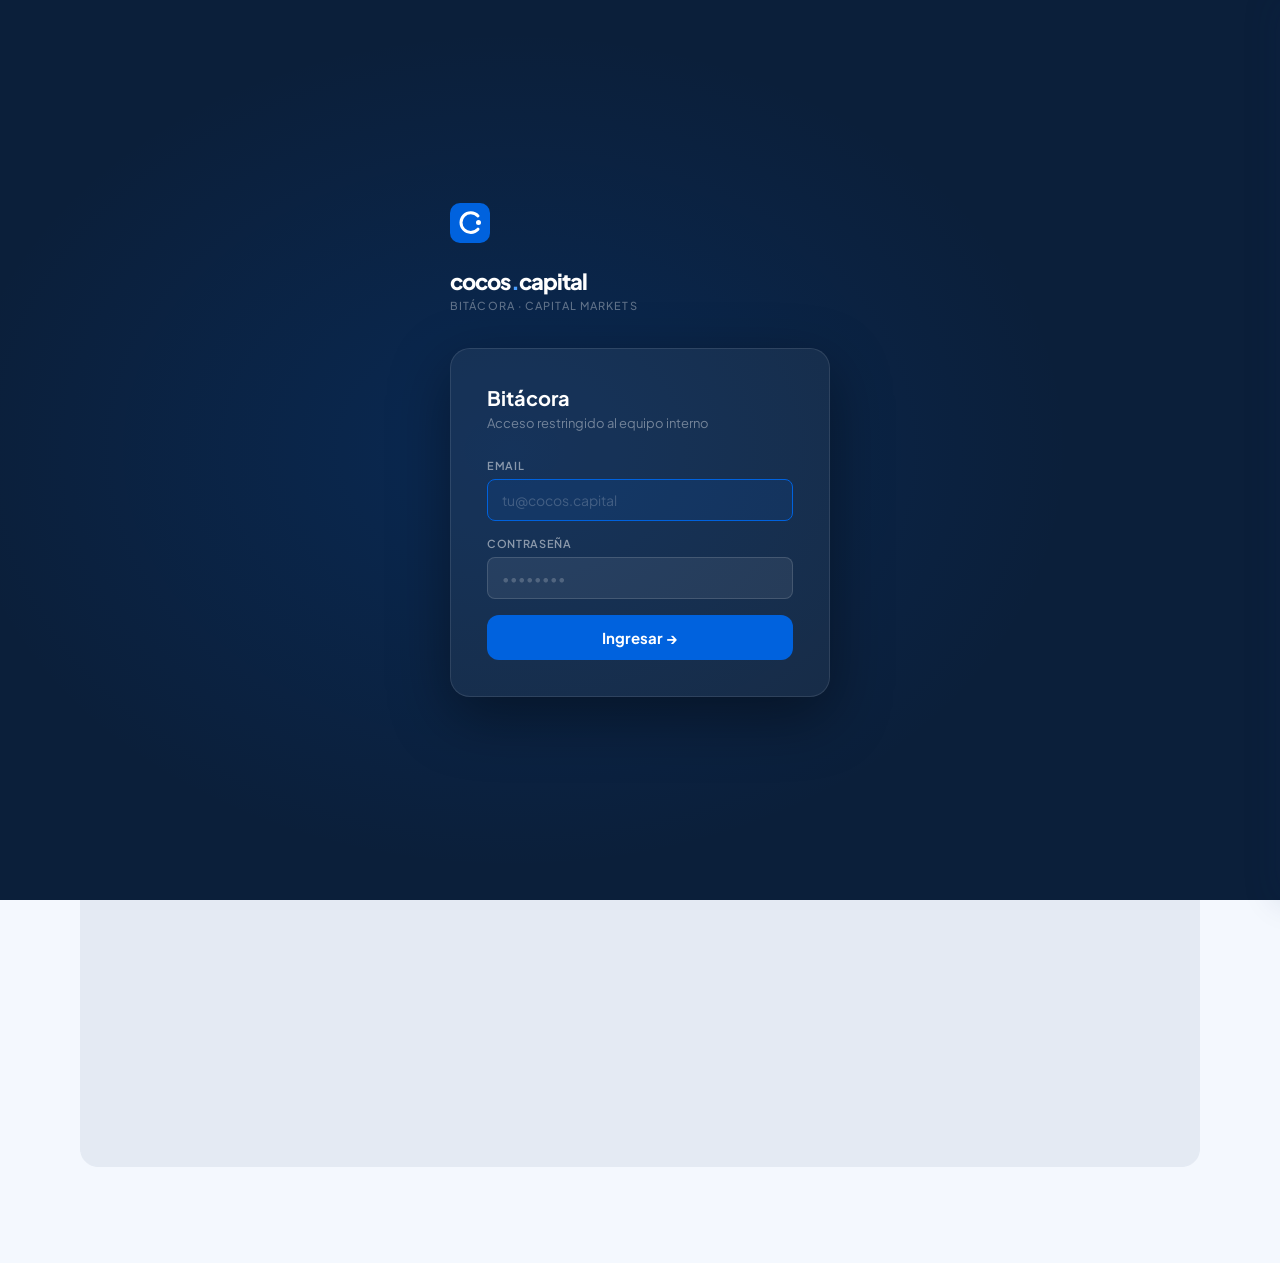
==== bitacora-hub.html @ f288f9a6 "Add files via upload" ====
<!DOCTYPE html>
<html lang="es">
<head>
<meta charset="UTF-8">
<meta name="viewport" content="width=device-width,initial-scale=1.0">
<title>Bitácora · Cocos Capital</title>
<link rel="stylesheet" href="shell.css?v=4">
<style>

/* ── BITÁCORA MODULE CSS ── */
/* ─── VIEWS ── hide/show ─────────────── */
.view{display:none!important}
.view.active{display:flex!important;flex-direction:column;flex:1;overflow:hidden}
.bit-body{display:flex;flex:1;overflow:hidden;min-height:0}
.content{flex:1;display:flex;flex-direction:column;overflow:hidden;min-width:0;background:#F4F8FE}
.content-body{flex:1;overflow-y:auto;padding:16px 28px 12px;display:flex;flex-direction:column}
/* ─── CALENDAR ───────────────────────── */
.cal-nav-bar{display:flex;align-items:center;gap:10px;margin-bottom:12px;flex-shrink:0}
.cal-nav-btn{
  width:28px;height:28px;border-radius:6px;
  background:transparent;border:1px solid var(--ds-border-2);
  color:var(--ds-muted);font-size:14px;cursor:pointer;
  display:flex;align-items:center;justify-content:center;
  transition:all .1s;line-height:1;
}
.cal-nav-btn:hover{background:var(--surf-1);color:var(--ds-text)}
.cal-month-label{font-size:18px;font-weight:700;color:var(--ds-text);letter-spacing:-.03em;flex:1}
.cal-view-toggle{display:flex;gap:3px;background:var(--surf-1);border:1px solid var(--ds-border);border-radius:8px;padding:3px}
.cal-vbtn{
  padding:5px 14px;border-radius:5px;font-size:12px;font-weight:500;
  cursor:pointer;border:none;background:transparent;
  color:var(--ds-hint);transition:all .12s;font-family:var(--ff);
}
.cal-vbtn:hover{color:var(--ds-text)}
.cal-vbtn.active{background:var(--ds-card);color:var(--ds-text);box-shadow:0 1px 3px rgba(0,0,0,.1);font-weight:600}

/* ── Grid shell ── */
.calgrid{
  display:grid;
  grid-template-columns:repeat(7,1fr);
  grid-auto-rows:minmax(110px,auto);
  border:1px solid var(--cal-border);
  border-radius:10px;
  overflow:hidden;
  background:var(--cal-border);
  gap:1px;
}

/* ── Day-of-week headers ── */
.caldh{
  background:var(--cal-hdr-bg);
  padding:7px 8px;
  font-size:10px;font-weight:600;
  color:var(--ds-hint);letter-spacing:.06em;
  text-transform:uppercase;
  border-bottom:1px solid var(--cal-border);
}

/* ── Day cells ── */
.cald{
  background:var(--cal-cell-bg);
  padding:10px 8px 8px;
  min-height:118px;
  overflow:hidden;
  vertical-align:top;
  transition:background .1s;
  position:relative;
}
.cald.oth{background:var(--cal-cell-oth)}
.cald.oth .cdn{opacity:.3}

/* ── TODAY — clear but elegant ── */
.cald.tod{
  background:#EBF1FA;
  box-shadow:inset 2px 0 0 #0062DE;
}
body.dark .cald.tod{
  background:rgba(0,98,222,.1);
  box-shadow:inset 2px 0 0 rgba(0,98,222,.7);
}
.cdn-today-dot{
  width:20px;height:20px;border-radius:50%;
  background:#0062DE;color:#fff;
  display:inline-flex;align-items:center;justify-content:center;
  font-size:10px;font-weight:700;flex-shrink:0;
}

/* ── Event row ── */
.cal-event{
  display:flex;
  align-items:center;
  gap:5px;
  padding:3px 8px 3px 6px;
  margin-bottom:3px;
  min-height:22px;
  border-radius:5px;
  font-size:12px;
  cursor:pointer;
  overflow:hidden;
  transition:opacity .12s;
  white-space:nowrap;
}
.cal-event:hover{opacity:.78;filter:brightness(.97)}
.cal-event:last-child{margin-bottom:0}
.cal-ev-dot{width:5px;height:5px;border-radius:50%;flex-shrink:0}
.cal-ev-type{
  font-size:10px;font-weight:500;
  white-space:nowrap;flex-shrink:0;line-height:1.4;
  letter-spacing:.01em;
}
.cal-ev-tickers{
  font-size:9.5px;font-family:var(--fm);
  white-space:nowrap;overflow:hidden;text-overflow:ellipsis;
  flex:1;min-width:0;line-height:1.4;opacity:.8;
}
.cal-day-more{
  display:block;font-size:9px;font-weight:500;
  color:var(--ds-hint);padding:1px 4px;margin-top:1px;
  cursor:pointer;transition:color .1s;
}
.cal-day-more:hover{color:var(--ds-blue)}

/* ── Filter chips ── */
.cal-chip{
  display:inline-flex;align-items:center;
  padding:4px 11px;border-radius:99px;
  font-size:11px;font-weight:500;
  cursor:pointer;border:1px solid var(--ds-border-2);
  background:transparent;color:var(--ds-muted);
  transition:all .12s;font-family:var(--ff);
  white-space:nowrap;
}
.cal-chip:hover{border-color:var(--b2);color:var(--ds-text)}
.cal-chip.active{border-color:#0062DE;background:rgba(0,98,222,.07);color:#0062DE;font-weight:600}

/* ── Light-mode calendar tokens ── */
:root{
  --cal-border:#EAECF0;
  --cal-hdr-bg:#F7F8FA;
  --cal-cell-bg:#FFFFFF;
  --cal-cell-oth:#F9FAFB;
  --cal-tk-bg:rgba(0,0,0,.06);
}

/* ══════════════════════════════════════
   DARK MODE — Cocos Bitácora
   Layered: #001533 → #0F1B33 → #002C65
   Inspired by Linear / Stripe / Notion
══════════════════════════════════════ */
body.dark{
  /* Layer system */
  --dk-base:    #001533;
  --dk-surface: #0F1B33;
  --dk-raised:  #002C65;
  --dk-overlay: #1A2744;
  --dk-border:  rgba(255,255,255,.06);
  --dk-border2: rgba(255,255,255,.11);
  --dk-border3: rgba(255,255,255,.17);

  /* Text */
  --dk-text:    #E6EDF7;
  --dk-text2:   #94A3B8;
  --dk-text3:   #4E6680;

  /* Accents */
  --dk-blue:    #3B82F6;
  --dk-blue-bg: rgba(59,130,246,.1);
  --dk-blue-border: rgba(59,130,246,.3);

  /* Calendar tokens */
  --cal-border:    var(--dk-border);
  --cal-hdr-bg:    var(--dk-raised);
  --cal-cell-bg:   var(--dk-surface);
  --cal-cell-oth:  var(--dk-base);

  /* App-wide tokens */
  background: var(--dk-base);
  color: var(--dk-text);

  /* DS token overrides */
  --c-bg:      var(--dk-base);
  --c-card:    var(--dk-surface);
  --c-border:  var(--dk-border);
  --c-border2: var(--dk-border2);
  --c-text:    var(--dk-text);
  --c-text2:   #AEBFD4;
  --c-muted:   var(--dk-text2);
  --c-hint:    var(--dk-text3);
  --shadow-card: 0 4px 20px rgba(0,0,0,.35);
  --shadow-sm:   0 1px 4px rgba(0,0,0,.25);
  --shadow-md:   0 4px 16px rgba(0,0,0,.4);
}

/* ── App shell dark ── */
body.dark .content,
body.dark .app-content,
body.dark .content-body{ background: var(--dk-base); }

body.dark .app-topbar,
body.dark .top-header{
  background: var(--dk-surface);
  border-color: var(--dk-border);
  box-shadow: none;
}
body.dark .topbar-title,
body.dark .th-brand .logotype{ color: var(--dk-text); }
body.dark .date-pill,
body.dark .th-date-pill{
  background: var(--dk-raised);
  border-color: var(--dk-border2);
  color: var(--dk-text2);
}
body.dark .icon-button,
body.dark .icon-btn{
  background: var(--dk-raised);
  border-color: var(--dk-border2);
  color: var(--dk-text2);
}
body.dark .icon-button:hover,
body.dark .icon-btn:hover{
  background: var(--dk-overlay);
  border-color: var(--dk-border3);
  color: var(--dk-text);
}
body.dark .user-pill{
  background: var(--dk-raised);
  border-color: var(--dk-border2);
}
body.dark .user-name{ color: var(--dk-text); }
body.dark .user-role{ color: var(--dk-text3); }

/* ── Calendar container dark ── */
body.dark #view-calendar{
  background: var(--dk-base);
}
body.dark .cal-view-toggle{
  background: var(--dk-raised);
  border-color: var(--dk-border2);
}
body.dark .cal-vbtn:not(.active){
  background: transparent;
  border-color: transparent;
  color: var(--dk-text3);
}
body.dark .cal-vbtn.active{
  background: var(--dk-overlay);
  color: var(--dk-text);
  box-shadow: none;
}
body.dark #calv-month{
  background: var(--dk-surface);
  border: 1px solid var(--dk-border);
  border-radius: 16px;
  overflow: hidden;
}

/* ── Calendar headers dark ── */
body.dark .caldh{
  background: var(--dk-raised);
  color: var(--dk-text3);
  border-color: var(--dk-border);
}

/* ── Day cells dark ── */
body.dark .cald{
  background: var(--dk-surface);
  border-color: var(--dk-border);
}
body.dark .cald.oth{
  background: var(--dk-base);
  opacity: 1;
}
body.dark .cald.oth .cdn{ opacity: .25; }
body.dark .cdn{ color: var(--dk-text2); font-weight: 500; }

/* ── TODAY dark — soft blue glow ── */
body.dark .cald.tod{
  background: var(--dk-blue-bg);
  border: 1px solid var(--dk-blue-border) !important;
  box-shadow: none;
}
body.dark .cald.tod .cdn{ color: var(--dk-text); }
body.dark .cdn-today-dot{
  background: var(--dk-blue);
  color: #fff;
}

/* ── Calendar events dark — dots + neutral bg ── */
body.dark .cal-event{
  background: rgba(255,255,255,.05);
  border-left: 2px solid transparent;
  border-radius: 5px;
  padding: 2px 6px 2px 5px;
}
body.dark .cal-ev-type{ color: var(--dk-text2); }
body.dark .cal-ev-tickers{ color: var(--dk-text3); opacity: 1; }
body.dark .cal-event:hover{
  background: rgba(255,255,255,.09);
  opacity: 1; filter: none;
}
body.dark .cal-day-more{ color: var(--dk-text3); }
body.dark .cal-day-more:hover{ color: var(--dk-blue); }

/* ── Filter chips dark ── */
body.dark .cal-chip{
  background: var(--dk-raised);
  border-color: var(--dk-border2);
  color: var(--dk-text2);
}
body.dark .cal-chip:hover{
  border-color: var(--dk-border3);
  color: var(--dk-text);
}
body.dark .cal-chip.active{
  background: var(--dk-blue-bg);
  border-color: var(--dk-blue-border);
  color: var(--dk-blue);
}

/* ── Ticker tags dark ── */
body.dark .cal-tk{
  background: rgba(255,255,255,.08);
  color: var(--dk-text2);
}

/* ── Events table dark ── */
body.dark .tw{
  background: var(--dk-surface);
  border-color: var(--dk-border);
}
body.dark thead th{
  background: var(--dk-raised);
  color: var(--dk-text3);
  border-color: var(--dk-border);
}
body.dark tbody tr{ border-color: var(--dk-border); }
body.dark tbody tr:hover{ background: var(--dk-raised); }
body.dark tbody td{ color: var(--dk-text2); }
body.dark .ticker-tag{
  background: var(--dk-overlay);
  border-color: var(--dk-border2);
  color: var(--dk-text2);
}

/* ── Filter bar dark ── */
body.dark .filter-bar select,
body.dark .filter-bar input{
  background: var(--dk-raised);
  border-color: var(--dk-border2);
  color: var(--dk-text);
}

/* ── Modals dark ── */
body.dark .modal,
body.dark .tw,
body.dark .bulk-table-wrap{
  background: var(--dk-surface);
  border-color: var(--dk-border);
}
body.dark .modal-header,
body.dark .modal-footer{
  background: var(--dk-raised);
  border-color: var(--dk-border);
}
body.dark .modal .field input,
body.dark .modal .field select,
body.dark .modal .field textarea{
  background: var(--dk-overlay);
  border-color: var(--dk-border2);
  color: var(--dk-text);
}

/* ── Buttons dark ── */
body.dark .btn-ghost,
body.dark .btn-sec,
body.dark .btn-secondary{
  background: var(--dk-raised);
  border-color: var(--dk-border2);
  color: var(--dk-text2);
}
body.dark .btn-ghost:hover,
body.dark .btn-secondary:hover{
  background: var(--dk-overlay);
  border-color: var(--dk-border3);
  color: var(--dk-text);
}

/* ── Upcoming panels dark ── */
body.dark .upc-day-col,
body.dark .upc-stat-card,
body.dark .upc-incomp-panel{
  background: var(--dk-surface);
  border-color: var(--dk-border);
}
body.dark .upc-day-ev{
  background: var(--dk-raised);
  border-color: var(--dk-border);
}
body.dark .upc-day-ev:hover{
  background: var(--dk-overlay);
  border-color: var(--dk-border2);
}
body.dark .upc-stat-num,
body.dark .upc-day-num{ color: var(--dk-text); }
body.dark .upc-stat-lbl,
body.dark .upc-day-month,
body.dark .upc-incomp-date{ color: var(--dk-text3); }
body.dark .upc-day-ev-tk{ color: var(--dk-text); }
body.dark .upc-day-ev-sub{ color: var(--dk-text3); }
body.dark .upc-incomp-row{ border-color: var(--dk-border); }
body.dark .upc-incomp-row:hover{ background: var(--dk-raised); }
body.dark .upc-incomp-tk{ color: var(--dk-text); }
body.dark .upc-legend-item{ color: var(--dk-text3); }

/* ── Section headers dark ── */
body.dark .section-label{ color: var(--dk-text); }
body.dark .panel-title{ color: var(--dk-text); }

/* ─── UPCOMING DASHBOARD ─────────────── */
.upc-stat-card{background:var(--ds-card);border:1px solid var(--ds-border);border-radius:var(--ds-r-sm);padding:12px 16px;display:flex;align-items:center;gap:12px}
.upc-stat-icon{width:36px;height:36px;border-radius:8px;display:flex;align-items:center;justify-content:center;font-size:18px;flex-shrink:0}
.upc-stat-num{font-size:22px;font-weight:700;color:var(--ds-text);line-height:1}
.upc-stat-lbl{font-size:11px;color:var(--ds-hint);margin-top:2px}
.upc-day-col{flex-shrink:0;width:170px;background:var(--ds-card);border:1px solid var(--ds-border);border-radius:var(--ds-r-sm);padding:12px;display:flex;flex-direction:column;gap:8px}
.upc-day-header{display:flex;align-items:baseline;justify-content:space-between;margin-bottom:2px}
.upc-day-num{font-size:28px;font-weight:700;color:var(--ds-text);line-height:1}
.upc-day-month{font-size:11px;font-weight:600;color:var(--ds-hint);text-transform:uppercase;letter-spacing:.07em;margin-left:2px}
.upc-day-rel{font-size:11px;font-weight:600}
.upc-day-ev{display:flex;align-items:center;gap:7px;padding:7px 8px;border-radius:6px;background:var(--surf-1);cursor:pointer;transition:background .1s;border:1px solid transparent}
.upc-day-ev:hover{background:var(--ds-card);border-color:var(--ds-border-2)}
.upc-day-ev-dot{width:7px;height:7px;border-radius:50%;flex-shrink:0}
.upc-day-ev-info{flex:1;min-width:0}
.upc-day-ev-tk{font-size:12px;font-weight:600;font-family:var(--fm);color:var(--ds-text);white-space:nowrap;overflow:hidden;text-overflow:ellipsis}
.upc-day-ev-sub{font-size:10px;color:var(--ds-hint);white-space:nowrap;overflow:hidden;text-overflow:ellipsis}
.upc-day-more{font-size:11px;color:var(--ds-blue);background:none;border:none;cursor:pointer;font-family:var(--ff);padding:2px 0;text-align:left;transition:opacity .1s}
.upc-day-more:hover{opacity:.7}
.upc-incomp-panel{background:var(--ds-card);border:1px solid var(--ds-border);border-radius:var(--ds-r-sm);overflow:hidden}
.upc-incomp-row{display:flex;align-items:center;gap:10px;padding:9px 14px;border-bottom:1px solid var(--ds-border);cursor:pointer;transition:background .1s}
.upc-incomp-row:hover{background:var(--surf-1)}
.upc-incomp-row:last-child{border-bottom:none}
.upc-incomp-date{font-size:11px;color:var(--ds-hint);font-family:var(--fm);white-space:nowrap;min-width:80px}
.upc-incomp-tk{font-size:13px;font-weight:600;font-family:var(--fm);color:var(--ds-text);flex:1;min-width:0;white-space:nowrap;overflow:hidden;text-overflow:ellipsis}
.upc-incomp-badge{font-size:10px;font-weight:600;padding:2px 8px;border-radius:99px;white-space:nowrap;flex-shrink:0}
.upc-legend-item{display:flex;align-items:center;gap:5px;font-size:11px;color:var(--ds-hint)}
.upc-legend-dot{width:8px;height:8px;border-radius:50%}
/* Scrollbar */
#upc-days-wrap::-webkit-scrollbar{height:4px}
#upc-days-wrap::-webkit-scrollbar-track{background:transparent}
#upc-days-wrap::-webkit-scrollbar-thumb{background:var(--ds-border-2);border-radius:2px}
body.dark .upc-day-col,.body.dark .upc-stat-card,.body.dark .upc-incomp-panel{background:var(--surf-1)}
.tw{overflow-x:auto;border:0.5px solid var(--ds-border);border-radius:10px;background:var(--ds-card)}
table{width:100%;border-collapse:collapse;table-layout:fixed}
thead th{background:var(--surf-1);padding:8px 12px;text-align:left;font-size:10px;font-weight:600;text-transform:uppercase;letter-spacing:.07em;color:var(--ds-hint);white-space:nowrap;border-bottom:0.5px solid var(--ds-border);position:sticky;top:0;z-index:2}
tbody tr{border-bottom:0.5px solid var(--ds-border);transition:background .1s;cursor:pointer}
tbody tr:last-child{border-bottom:none}
tbody tr:hover{background:var(--surf-1)}
tbody tr:hover .ev-acts{opacity:1}
tbody td{padding:9px 12px;font-size:12px;vertical-align:middle;color:var(--ds-text-2)}
.empty-row{text-align:center;padding:48px;color:var(--ds-hint);font-size:13px}
/* Type badge — pill with dot */
.tbadge{display:inline-flex;align-items:center;gap:4px;padding:2px 8px;border-radius:99px;font-size:10px;font-weight:600;letter-spacing:.02em;white-space:nowrap;border:0.5px solid transparent}
.tbadge-dot{width:5px;height:5px;border-radius:50%;flex-shrink:0}
/* Ticker tags */
.ticker-tag{display:inline-flex;align-items:center;padding:1px 5px;background:var(--surf-1);border:0.5px solid var(--ds-border);border-radius:3px;font-size:10px;font-weight:600;font-family:var(--fm);color:var(--ds-muted);margin:1px 2px 1px 0;white-space:nowrap}
/* Action buttons — hidden until hover */
.ev-acts{display:flex;gap:3px;align-items:center;opacity:0;transition:opacity .12s}
.ab{width:26px;height:26px;border-radius:5px;font-size:12px;border:0.5px solid var(--ds-border);cursor:pointer;font-family:var(--ff);transition:all .1s;background:transparent;display:inline-flex;align-items:center;justify-content:center;color:var(--ds-muted)}
.ab:hover{background:var(--surf-1);border-color:var(--ds-border-2);color:var(--ds-text)}
.ab-edit:hover{background:rgba(30,111,222,.07);border-color:rgba(30,111,222,.25);color:var(--ds-blue)}
.ab-del:hover{background:rgba(220,38,38,.06);border-color:rgba(220,38,38,.2);color:var(--ds-red)}
.ab-view:hover{background:var(--surf-1);color:var(--ds-text)}
.ab-ok:hover{background:rgba(0,191,140,.07);border-color:rgba(0,191,140,.25);color:var(--ds-green)}

/* ─── CUADERNILLO DATE RANGE ─────────── */
.cuad-rtab{padding:5px 13px;border-radius:6px;font-size:12px;font-weight:500;cursor:pointer;border:none;background:transparent;color:var(--ds-hint);transition:all .12s;font-family:var(--ff);white-space:nowrap}
.cuad-rtab:hover{color:var(--ds-text)}
.cuad-rtab.active{background:var(--ds-card);color:var(--ds-text);box-shadow:0 1px 3px rgba(0,0,0,.1);font-weight:600}
.cuad-preset{padding:5px 12px;border-radius:6px;font-size:12px;font-weight:500;cursor:pointer;border:1px solid var(--ds-border-2);background:transparent;color:var(--ds-muted);font-family:var(--ff);transition:all .1s;white-space:nowrap}
.cuad-preset:hover{border-color:var(--b2);color:var(--ds-text)}
.cuad-preset.active{border-color:var(--ds-blue);background:rgba(30,111,222,.07);color:var(--ds-blue);font-weight:600}
.paste-row{display:flex;gap:8px;margin-bottom:14px}
.paste-row textarea{flex:1;padding:9px 11px;background:#fff;border:1px solid var(--ds-border-2);border-radius:var(--ds-r-xs);color:var(--ds-text);font-family:var(--fm);font-size:12px;resize:vertical;outline:none;min-height:64px;transition:border-color .15s;box-shadow:var(--ds-shadow-sm)}
.paste-row textarea:focus{border-color:var(--ds-blue)}
.upzone{border:2px dashed var(--ds-border-2);border-radius:var(--ds-r-md);padding:40px;text-align:center;cursor:pointer;transition:all .2s;background:#fff;margin-bottom:16px;box-shadow:var(--ds-shadow-sm)}
.upzone:hover,.upzone.dov{border-color:var(--ds-blue);background:rgba(30,111,222,.03)}
.proc{display:none;align-items:center;gap:10px;padding:12px 15px;background:rgba(30,111,222,.05);border:1px solid rgba(30,111,222,.2);border-radius:var(--ds-r-xs);color:var(--ds-blue);font-size:13px;margin-bottom:14px}
.spin{width:15px;height:15px;border:2px solid rgba(30,111,222,.2);border-top-color:var(--ds-blue);border-radius:50%;animation:spin .6s linear infinite;flex-shrink:0}
@keyframes spin{to{transform:rotate(360deg)}}
.aibox{background:#fff;border:1px solid var(--ds-border);border-radius:var(--ds-r-md);padding:16px;margin-bottom:16px;display:none;box-shadow:var(--ds-shadow-sm)}
.upload-prog{height:3px;background:rgba(30,111,222,.1);border-radius:2px;margin-top:8px;overflow:hidden;display:none}
.upload-prog-bar{height:100%;background:var(--ds-blue);border-radius:2px;width:0%;transition:width .3s}

/* ─── SECTION HEADER ─────────────────── */
.sec-head{display:flex;align-items:center;justify-content:space-between;margin-bottom:12px;margin-top:24px}
.sec-head:first-child{margin-top:0}
.sec-title{font-size:11px;font-weight:700;color:var(--ds-hint);text-transform:uppercase;letter-spacing:.08em}

/* ─── MODALS ─────────────────────────── */
.mo{position:fixed;inset:0;background:rgba(15,31,61,.5);backdrop-filter:blur(4px);display:none;align-items:center;justify-content:center;z-index:400;padding:20px}
.modal{background:#fff;border:1px solid var(--ds-border);border-radius:var(--ds-r-md);padding:28px;width:520px;max-width:96vw;max-height:90vh;overflow-y:auto;box-shadow:var(--ds-shadow)}
.mtit{font-size:17px;font-weight:700;margin-bottom:22px;display:flex;justify-content:space-between;align-items:center;letter-spacing:-.02em;color:var(--ds-text)}
.mcls{background:none;border:none;color:var(--ds-hint);cursor:pointer;font-size:20px;padding:0;line-height:1;transition:color .12s}
.mcls:hover{color:var(--ds-text)}
.modal .field{margin-bottom:14px}
.modal .field label{display:block;font-size:11px;font-weight:600;color:var(--ds-muted);margin-bottom:6px;text-transform:uppercase;letter-spacing:.07em}
.modal .field input,.modal .field select,.modal .field textarea{width:100%;padding:10px 12px;background:#fff;border:1px solid var(--ds-border-2);border-radius:var(--ds-r-xs);color:var(--ds-text);font-family:var(--ff);font-size:13px;outline:none;transition:border-color .15s;box-shadow:var(--ds-shadow-sm)}
.modal .field input:focus,.modal .field select:focus,.modal .field textarea:focus{border-color:var(--ds-blue);box-shadow:0 0 0 3px rgba(30,111,222,.1)}
.modal .field textarea{resize:vertical;min-height:72px}
.mact{display:flex;gap:8px;justify-content:flex-end;margin-top:20px}
.btn-sec{padding:9px 16px;background:#fff;border:1px solid var(--ds-border-2);border-radius:var(--ds-r-xs);color:var(--ds-muted);font-family:var(--ff);font-size:13px;cursor:pointer;transition:all .12s;box-shadow:var(--ds-shadow-sm)}
.btn-sec:hover{background:var(--surf-1);border-color:var(--b2);color:var(--ds-text)}
/* Modal form inline (carga individual) */
.field{margin-bottom:14px}
.field label{display:block;font-size:11px;font-weight:600;color:var(--ds-muted);margin-bottom:6px;text-transform:uppercase;letter-spacing:.07em}
.field input,.field select,.field textarea{width:100%;padding:9px 12px;background:#fff;border:1px solid var(--ds-border-2);border-radius:var(--ds-r-xs);color:var(--ds-text);font-family:var(--ff);font-size:13px;outline:none;transition:border-color .15s;box-shadow:var(--ds-shadow-sm)}
.field input:focus,.field select:focus,.field textarea:focus{border-color:var(--ds-blue);box-shadow:0 0 0 3px rgba(30,111,222,.1)}
.field textarea{resize:vertical;min-height:64px}
.frow{display:grid;grid-template-columns:1fr 1fr;gap:12px}
.fi{width:100%;padding:9px 12px;background:#fff;border:1px solid var(--ds-border-2);border-radius:var(--ds-r-xs);color:var(--ds-text);font-family:var(--ff);font-size:13px;outline:none;transition:border-color .15s}
.fi:focus{border-color:var(--ds-blue)}
.mf{display:flex;gap:8px;justify-content:flex-end;padding-top:16px;border-top:1px solid var(--ds-border);margin-top:16px}
.mh{margin-bottom:20px}
.mh-title{font-size:16px;font-weight:700;color:var(--ds-text)}
.mb{margin-bottom:4px}

/* ─── IMAGE UPLOAD ───────────────────── */
.imgzone{border:2px dashed var(--ds-border-2);border-radius:var(--ds-r-xs);padding:14px;text-align:center;cursor:pointer;transition:all .2s;background:var(--surf-1);font-size:13px;color:var(--ds-muted)}
.imgzone:hover{border-color:var(--ds-blue);background:rgba(30,111,222,.04)}
.imgrid{display:grid;grid-template-columns:repeat(auto-fill,minmax(76px,1fr));gap:7px;margin-top:10px}
.ithumb{position:relative;border-radius:var(--ds-r-xs);overflow:hidden;aspect-ratio:1;background:var(--surf-2)}
.ithumb img{width:100%;height:100%;object-fit:cover;display:block}
.idel{position:absolute;top:3px;right:3px;background:rgba(0,0,0,.55);color:#fff;border:none;border-radius:50%;width:18px;height:18px;font-size:10px;cursor:pointer;display:flex;align-items:center;justify-content:center}
.idel:hover{background:var(--ds-red)}

/* ─── DETAIL GRID ────────────────────── */
.dgrid{display:grid;grid-template-columns:1fr 1fr;gap:14px;margin-bottom:16px}
.df label{font-size:10px;color:var(--ds-hint);margin-bottom:4px;display:block;text-transform:uppercase;letter-spacing:.07em}
.df .dv{font-size:14px;font-weight:600;line-height:1.5;color:var(--ds-text)}
.dimgs img{max-width:100%;border-radius:var(--ds-r-xs);cursor:zoom-in;display:block;border:1px solid var(--ds-border);margin-bottom:8px}

/* ─── CUADERNILLO ────────────────────── */
.cuad-opts{display:grid;grid-template-columns:1fr 1fr;gap:10px;margin-bottom:16px}
.cuad-opt{padding:14px;border:1px solid var(--ds-border-2);border-radius:var(--ds-r-sm);cursor:pointer;text-align:center;transition:all .12s;background:#fff;box-shadow:var(--ds-shadow-sm)}
.cuad-opt:hover,.cuad-opt.sel{border-color:var(--ds-blue);background:rgba(30,111,222,.04);box-shadow:0 0 0 3px rgba(30,111,222,.1)}

/* ─── LIGHTBOX ───────────────────────── */
#lb{position:fixed;inset:0;background:rgba(0,0,0,.88);display:none;align-items:center;justify-content:center;z-index:9999;cursor:zoom-out}
#lb img{max-width:90vw;max-height:90vh;border-radius:var(--ds-r-md)}

/* ─── TOAST ──────────────────────────── */
#toast{position:fixed;bottom:20px;right:20px;background:#fff;border:1px solid var(--ds-border);border-radius:var(--ds-r-sm);padding:12px 18px;font-size:13px;font-weight:600;color:var(--ds-text);box-shadow:var(--ds-shadow);z-index:9999;transform:translateY(10px);opacity:0;transition:all .2s;pointer-events:none}
#toast.show{transform:translateY(0);opacity:1}
#toast.success{border-color:var(--ds-green);color:var(--ds-green);background:#F0FDF9}
#toast.error{border-color:var(--ds-red);color:var(--ds-red);background:#FEF2F2}

/* ─── EVENT PRESET PILLS ─────────────── */
.ev-preset{
  padding:6px 13px;border-radius:var(--ds-r-xs);font-size:12px;font-weight:600;
  cursor:pointer;border:1px solid var(--ds-border-2);background:#fff;
  color:var(--ds-muted);transition:all .12s;font-family:var(--ff);white-space:nowrap;
  box-shadow:var(--ds-shadow-sm);
}
.ev-preset:hover{color:var(--ds-text);border-color:var(--b2)}
.ev-preset.active{background:var(--ds-blue);color:#fff;border-color:var(--ds-blue);box-shadow:0 1px 4px rgba(30,111,222,.3)}
.ev-preset[data-preset="pend"].active{background:#D97706;border-color:#D97706}

/* ─── UPCOMING VIEW TABS ─────────────── */
.up-stab{
  display:inline-flex;align-items:center;gap:7px;
  padding:10px 18px;border:none;background:transparent;
  font-family:var(--ff);font-size:13px;font-weight:500;
  color:var(--ds-muted);cursor:pointer;border-bottom:2px solid transparent;
  transition:all .15s;margin-bottom:-1px;
}
.up-stab:hover{color:var(--ds-text)}
.up-stab.active{color:var(--ds-blue);border-bottom-color:var(--ds-blue);font-weight:700}
.up-stab-badge{font-size:11px;font-weight:700;padding:2px 7px;border-radius:99px;background:var(--surf-1);color:var(--ds-hint)}
.up-stab-badge.pend{background:rgba(217,119,6,.1);color:var(--ds-amber)}
.up-stab.active .up-stab-badge{background:rgba(30,111,222,.1);color:var(--ds-blue)}

/* Upcoming section cards */
.upcoming-section{margin-bottom:28px}
.upcoming-section-title{font-size:11px;font-weight:700;color:var(--ds-hint);text-transform:uppercase;letter-spacing:.08em;margin-bottom:10px}
.upcoming-cards{display:flex;gap:10px;flex-wrap:wrap}
.ucard{background:#fff;border:1px solid var(--ds-border);border-radius:var(--ds-r-sm);padding:12px 15px;min-width:185px;cursor:pointer;transition:all .12s;box-shadow:var(--ds-shadow-sm)}
.ucard:hover{border-color:var(--ds-blue);box-shadow:var(--ds-shadow);transform:translateY(-1px)}
.ucard-date{font-size:11px;color:var(--ds-hint);font-family:var(--fm);margin-bottom:3px}
.ucard-title{font-size:13px;font-weight:600;color:var(--ds-text)}
.ucard-sub{font-size:11px;color:var(--ds-muted);margin-top:2px}
.date-filter-tabs{display:flex;gap:6px;margin-bottom:16px}
.dftab{padding:6px 13px;font-size:12px;font-weight:600;border:1px solid var(--ds-border-2);border-radius:var(--ds-r-xs);cursor:pointer;background:#fff;color:var(--ds-muted);font-family:var(--ff);transition:all .12s;box-shadow:var(--ds-shadow-sm)}
.dftab.active{background:var(--ds-blue);color:#fff;border-color:var(--ds-blue)}

/* ─── SHEETS MODAL ───────────────────── */
.sheets-action-card{
  display:flex;flex-direction:column;align-items:flex-start;
  padding:16px;background:#fff;
  border:1px solid var(--ds-border-2);border-radius:var(--ds-r-sm);
  cursor:pointer;transition:all .15s;text-align:left;
  font-family:var(--ff);box-shadow:var(--ds-shadow-sm);
}
.sheets-action-card:hover{border-color:var(--ds-blue);box-shadow:var(--ds-shadow)}
.sheets-action-card:disabled{opacity:.45;cursor:not-allowed}

/* ─── BULK VIEW ──────────────────────── */
.bulk-table-wrap{background:#fff;border:1px solid var(--ds-border);border-radius:var(--ds-r-md);overflow:hidden;box-shadow:var(--ds-shadow-sm)}
.bulk-toolbar{display:flex;align-items:center;justify-content:space-between;padding:12px 16px;border-bottom:1px solid var(--ds-border);gap:12px;flex-wrap:wrap;background:#F8FAFD}
.srch-wrap{display:flex;align-items:center;gap:7px;background:#fff;border:1px solid var(--ds-border-2);border-radius:var(--ds-r-xs);padding:7px 11px;box-shadow:var(--ds-shadow-sm)}
.bulk-tbl{width:100%;border-collapse:collapse;font-size:12px}
.bulk-tbl thead th{background:#F8FAFD;padding:9px 12px;text-align:left;font-size:10px;font-weight:700;text-transform:uppercase;letter-spacing:.08em;color:var(--ds-hint);border-bottom:1px solid var(--ds-border);white-space:nowrap;position:relative}
.bulk-tbl tbody tr{border-bottom:1px solid #F0F5FA;transition:background .1s}
.bulk-tbl tbody tr:last-child{border-bottom:none}
.bulk-tbl tbody tr:hover{background:#F5F9FF}
.bulk-tbl tbody td{padding:9px 12px;vertical-align:middle;color:var(--ds-text-2)}
.col-hdr-btn{display:inline-flex;align-items:center;gap:5px;background:none;border:none;color:inherit;font:inherit;font-size:inherit;font-weight:inherit;letter-spacing:inherit;text-transform:inherit;cursor:pointer;padding:0;width:100%}
.col-hdr-btn:hover .col-sort-icon{color:var(--ds-text)}
.col-filter-dot{width:6px;height:6px;border-radius:50%;background:var(--ds-blue);flex-shrink:0;display:none}
.col-filter-dot.on{display:block}
.col-sort-icon{color:var(--ds-hint);font-size:10px;transition:color .1s}
.bulk-filter-drop{position:fixed;background:#fff;border:1px solid var(--ds-border-2);border-radius:var(--ds-r-sm);box-shadow:var(--ds-shadow);z-index:500;width:220px;min-width:180px}
.bfd-item{display:flex;align-items:center;gap:8px;padding:7px 12px;cursor:pointer;font-size:12px;color:var(--ds-text-2);transition:background .1s}
.bfd-item:hover{background:#F5F9FF}
.bfd-item input[type=checkbox]{accent-color:var(--ds-blue);cursor:pointer;width:13px;height:13px}
.filter-chip{display:inline-flex;align-items:center;gap:4px;padding:3px 9px;background:rgba(30,111,222,.08);border:1px solid rgba(30,111,222,.2);border-radius:99px;font-size:11px;font-weight:600;color:var(--ds-blue);cursor:pointer}
.filter-chip:hover{background:rgba(30,111,222,.14)}
.col-th{cursor:grab;user-select:none;transition:background .1s}
.col-th:active{cursor:grabbing}
.col-th.drag-over{background:rgba(30,111,222,.06);outline:2px dashed var(--ds-blue);outline-offset:-2px}
.col-th.dragging{opacity:.3}
.days-ago{display:inline-block;font-size:10px;font-weight:700;padding:2px 7px;border-radius:99px;background:rgba(220,38,38,.07);color:var(--ds-red);white-space:nowrap}

/* ─── DARK MODE toggle (keep for toggle button) ── */
body.dark .srch-wrap{background:var(--surf-1);border-color:var(--ds-border)}
body.dark #toast{background:var(--surf-1);color:var(--ds-text)}
body.dark .cuad-opt{background:var(--surf-1)}
body.dark .ev-preset{background:var(--surf-1);border-color:var(--ds-border);color:var(--ds-muted)}
body.dark #ev-panel{background:#1A2436}
body.dark #cal-search-overlay>div>*:first-child input{color:#EFF6FF}
body.dark #cal-search-overlay>div{background:#1A2436}
body.dark #cal-search-results .csr-item:hover{background:rgba(255,255,255,.05)}
body.dark #ev-panel{background:#1A2436;border-left:1px solid rgba(255,255,255,.08)}
body.dark #evp-comment-input{background:rgba(255,255,255,.06);color:var(--ds-text);border-color:transparent}
body.dark #evp-comment-input:focus{background:rgba(255,255,255,.09);border-color:rgba(255,255,255,.15)}
body.dark #evp-mention-dd{background:#1E2B45;border-color:rgba(255,255,255,.1)}
body.dark .evp-mention-item:hover{background:rgba(255,255,255,.06)}
body.dark .sheets-action-card{background:var(--surf-1)}




/* ── CALENDAR WRAPPER ── */
.view{display:none!important}
.view.active{display:flex!important;flex-direction:column;flex:1;min-height:0}
.hub-cal-wrap{background:var(--h-card);border:1px solid var(--h-border);border-radius:var(--h-r-panel);box-shadow:var(--h-shadow);overflow:hidden;flex:1;display:flex;flex-direction:column;min-height:0}

/* Bitácora view system */
.view{display:none!important}
.view.active{display:flex!important;flex-direction:column;flex:1;min-height:0;overflow:hidden}
/* ══ LAYOUT — page scroll, no clipping ══ */
html,body{overflow-y:auto!important;height:auto!important}
#app{height:auto!important;min-height:100vh;display:flex;flex-direction:column}
.sh-topbar{position:sticky;top:0;z-index:200}
.sh-main{flex:1;display:flex;flex-direction:column}
.sh-content{flex:1;display:flex;flex-direction:column;background:#F4F8FE}
.bit-body,.content{flex:1;display:flex;flex-direction:column}
.content-body{
  flex:1;display:flex;flex-direction:column;
  padding:20px 40px 40px;
  max-width:1600px;width:100%;margin:0 auto;box-sizing:border-box;align-self:center;
}
/* ── CALENDAR VIEW ── */
.view{display:none!important}
.view.active{display:flex!important;flex-direction:column}
#view-calendar{display:flex;flex-direction:column;gap:0}
.cal-nav-bar{
  display:flex;align-items:center;gap:8px;
  padding:12px 0 10px;
  border-bottom:1px solid #E4EAF3;margin-bottom:8px;
  flex-wrap:nowrap;
}
.cal-month-label{font-size:22px!important;font-weight:800!important;color:#001533!important;min-width:150px;letter-spacing:-.02em}
#cal-filter-bar{display:flex!important;gap:5px;flex-wrap:wrap;padding:8px 0 12px}
.cal-chip{padding:4px 11px!important;font-size:11px!important}
/* calv wrappers — auto height */
#calv-month{display:block}
#calv-week{display:block;padding-bottom:24px}
/* ── GRID — 6 rows, always full, no clipping ── */
.calgrid{
  display:grid!important;
  grid-template-columns:repeat(7,1fr);
  grid-template-rows:auto repeat(6,minmax(130px,1fr));
  width:100%;
  border:1px solid #E4EAF3;
  border-radius:18px;
  overflow:hidden;
  background:#E4EAF3;
  gap:1px;
}
/* ── Day cells ── */
.cald{
  background:#fff;
  padding:10px 8px 8px;
  min-height:130px;
  overflow:hidden;
  vertical-align:top;
  position:relative;
}
.cald.oth{background:#FAFBFD}
/* ── Events ── */
.cal-event{
  display:flex;align-items:center;gap:5px;
  padding:4px 8px 4px 6px;
  margin-bottom:3px;
  min-height:22px;
  border-radius:6px;
  font-size:12px;font-weight:500;
  cursor:pointer;overflow:hidden;
  transition:opacity .12s;
  white-space:nowrap;
}
.cal-event:hover{opacity:.85}
.cal-ev-type{font-weight:700;flex-shrink:0}
.cal-ev-tickers{overflow:hidden;text-overflow:ellipsis;white-space:nowrap;font-size:11px;opacity:.8}
.cal-day-more{
  display:inline-block;font-size:11px;
  color:#6B7C99;margin-top:4px;cursor:pointer;
  padding:1px 4px;border-radius:4px;
}
.cal-day-more:hover{background:#E8EEF8;color:#0062DE}
</style>
<style>/* CRITICAL: topbar dark — override any cached CSS */
.sh-topbar{background:#001533!important;border-bottom:1px solid rgba(255,255,255,.07)!important}
.sh-wordmark{color:#fff!important}
.sh-wordmark em{color:#D7ECFE!important}
.sh-nav-item{color:rgba(255,255,255,.55)!important}
.sh-nav-item:hover{background:rgba(255,255,255,.08)!important;color:#fff!important}
.sh-nav-item.active{background:#0062DE!important;color:#fff!important}
.sh-icon-btn{border-color:rgba(255,255,255,.15)!important;color:rgba(255,255,255,.6)!important}
.sh-icon-btn:hover{background:rgba(255,255,255,.1)!important;color:#fff!important}
.sh-user-pill{background:rgba(255,255,255,.08)!important;border-color:rgba(255,255,255,.12)!important}
.sh-uname{color:#fff!important}
.sh-urole{color:rgba(255,255,255,.45)!important}
.sh-logout{border-color:rgba(255,255,255,.15)!important;color:rgba(255,255,255,.6)!important}
.sh-logout:hover{color:#fff!important;border-color:rgba(255,255,255,.35)!important}
.sh-module-pill{background:#0062DE!important;border:none!important}
</style>
</head>
<body>
<div id="login-screen" class="hub-login">
  <div class="hub-login-box">
    <div style="margin-bottom:20px"><svg viewBox="0 0 40 40" fill="none" xmlns="http://www.w3.org/2000/svg" width="40" height="40"><rect width="40" height="40" rx="10" fill="#0062DE"/><path d="M28 13C26.2 11 23.6 9.8 20.8 9.8C15.4 9.8 11 14.2 11 19.6C11 25 15.4 29.4 20.8 29.4C23.6 29.4 26.2 28.2 28 26.2" stroke="white" stroke-width="3" stroke-linecap="round"/><circle cx="28.5" cy="19.6" r="2.5" fill="white"/></svg></div>
    <div class="hub-login-brand">cocos<em>.</em>capital</div>
    <div class="hub-login-sub">Bitácora · Capital Markets</div>
    <div class="hub-login-card">
      <h2>Bitácora</h2>
      <p>Acceso restringido al equipo interno</p>
      <div class="hub-field"><label>Email</label><input id="login-email" type="email" placeholder="tu@cocos.capital" autofocus autocomplete="username"></div>
      <div class="hub-field"><label>Contraseña</label><input id="login-pass" type="password" placeholder="••••••••" onkeydown="if(event.key==='Enter')doLogin()"></div>
      <div class="hub-login-err" id="login-error">Email o contraseña incorrectos</div>
      <button class="hub-login-btn" onclick="doLogin()">Ingresar →</button>
    </div>
  </div>
</div>

<!-- APP -->

<div id="app">
  <!-- TOPBAR — white, fixed, always on top -->
  <header class="sh-topbar">
    <div class="sh-topbar-left">
      <div class="sh-logo">
        <div class="sh-logo-mark">
          <svg viewBox="0 0 28 28" fill="none" xmlns="http://www.w3.org/2000/svg" width="20" height="20"><rect width="28" height="28" rx="7" fill="#0062DE"/><path d="M19.5 9.5C18.2 7.9 16.3 7 14.2 7C10.2 7 7 10.2 7 14.2C7 18.2 10.2 21.4 14.2 21.4C16.3 21.4 18.2 20.5 19.5 18.9" stroke="white" stroke-width="2.5" stroke-linecap="round"/><circle cx="20" cy="14.2" r="1.8" fill="white"/></svg>
        </div>
        <span class="sh-wordmark">cocos<em>.</em></span>
        <span class="sh-module-pill">BITÁCORA</span>
      </div>
      <nav class="sh-nav">
        <a class="sh-nav-item" href="index.html"><svg viewBox="0 0 16 16" fill="currentColor" width="14" height="14"><path d="M8.707 1.5a1 1 0 00-1.414 0L.646 8.146a.5.5 0 00.708.708L2 8.207V13.5A1.5 1.5 0 003.5 15h9a1.5 1.5 0 001.5-1.5V8.207l.646.647a.5.5 0 00.708-.708L13 5.793V2.5a.5.5 0 00-.5-.5h-1a.5.5 0 00-.5.5v1.293L8.707 1.5z"/></svg>Hub CX</a>
      </nav>
    </div>
    <div class="sh-topbar-right">
      <div style="position:relative">
        <button class="sh-icon-btn" onclick="cxNotifToggle&&cxNotifToggle()" title="Notificaciones">
          🔔<span id="notif-badge" style="display:none;position:absolute;top:3px;right:3px;width:8px;height:8px;border-radius:50%;background:#0062DE;border:2px solid #fff"></span>
        </button>
      </div>
      <button class="sh-icon-btn" id="theme-btn" onclick="toggleTheme&&toggleTheme()" title="Tema">🌙</button>
      <div class="sh-user-pill">
        <div class="sh-av" id="u-av">?</div>
        <div><div class="sh-uname" id="u-name">—</div><div class="sh-urole" id="u-role">—</div></div>
      </div>
      <button class="sh-logout" onclick="doLogout()">Salir</button>
    </div>
  </header>
  <!-- HERO OSCURO -->
  <div class="sh-hero">
    <div class="sh-hero-bg"></div>
    <div class="sh-hero-inner">
      <div class="sh-hero-badge"><span class="sh-hero-dot"></span>Bitácora</div>
      <h1 class="sh-hero-title">Calendario de <em style="color:#D7ECFE">eventos</em></h1>
      <p class="sh-hero-sub">Pagos, vencimientos, licitaciones y novedades del mercado en un solo lugar</p>
      <div class="sh-hero-pills">
        <button class="sh-hero-pill active" id="sb-calendar" onclick="switchView('calendar',this)">
          <svg viewBox="0 0 16 16" fill="currentColor" width="13" height="13"><path d="M3.5 0a.5.5 0 01.5.5V1h8V.5a.5.5 0 011 0V1h1a2 2 0 012 2v11a2 2 0 01-2 2H2a2 2 0 01-2-2V3a2 2 0 012-2h1V.5a.5.5 0 01.5-.5zM1 4v10a1 1 0 001 1h12a1 1 0 001-1V4H1z"/></svg>
          Calendario
        </button>
        <button class="sh-hero-pill" id="sb-events" onclick="switchView('events',this)">
          <svg viewBox="0 0 16 16" fill="currentColor" width="13" height="13"><path d="M5 10.5a.5.5 0 01.5-.5h2a.5.5 0 010 1h-2a.5.5 0 01-.5-.5zm0-2a.5.5 0 01.5-.5h5a.5.5 0 010 1h-5a.5.5 0 01-.5-.5zm0-2a.5.5 0 01.5-.5h5a.5.5 0 010 1h-5a.5.5 0 01-.5-.5z"/><path d="M3 0h10a2 2 0 012 2v12a2 2 0 01-2 2H3a2 2 0 01-2-2V2a2 2 0 012-2zm0 1a1 1 0 00-1 1v12a1 1 0 001 1h10a1 1 0 001-1V2a1 1 0 00-1-1H3z"/></svg>
          Eventos
        </button>
        <button class="sh-hero-pill admin-only" id="sb-upload" onclick="switchView('carga',this)" style="display:none">
          <svg viewBox="0 0 16 16" fill="currentColor" width="13" height="13"><path d="M.5 9.9a.5.5 0 01.5.5v2.5a1 1 0 001 1h12a1 1 0 001-1v-2.5a.5.5 0 011 0v2.5a2 2 0 01-2 2H2a2 2 0 01-2-2v-2.5a.5.5 0 01.5-.5z"/><path d="M7.646 1.146a.5.5 0 01.708 0l3 3a.5.5 0 01-.708.708L8.5 2.707V11.5a.5.5 0 01-1 0V2.707L5.354 4.854a.5.5 0 11-.708-.708l3-3z"/></svg>
          Carga
        </button>
        <button class="sh-hero-pill admin-only" id="sb-types" onclick="switchView('types',this)" style="display:none">
          <svg viewBox="0 0 16 16" fill="currentColor" width="13" height="13"><path d="M2 4a1 1 0 000 2h12a1 1 0 100-2H2zm0 5a1 1 0 000 2h5a1 1 0 000-2H2zm0 5a1 1 0 000 2h7a1 1 0 100-2H2z"/></svg>
          Tipos
        </button>
        <button class="sh-hero-pill sh-hero-pill-cta admin-only" id="btn-nuevo-evento" onclick="openCreateEvent()" style="display:none">
          <svg viewBox="0 0 16 16" fill="currentColor" width="13" height="13"><path d="M7 1v6H1v2h6v6h2V9h6V7H9V1z"/></svg>
          + Nuevo evento
        </button>
      </div>
    </div>
  </div>
  <!-- CONTENT -->
  <div class="sh-main">
    <div class="sh-content">

<div class="content-body">

        <!-- ══ VIEW: CALENDARIO ══════════ -->
        <div class="view active" id="view-calendar">
          <div class="cal-nav-bar">
            <button class="cal-nav-btn" onclick="calPrev()">‹</button>
            <span class="cal-month-label" id="calml"></span>
            <span id="calml-sub" style="font-size:13px;color:#6B7C99;font-weight:500;margin-left:8px;display:none"></span>
            <button class="cal-nav-btn" onclick="calNext()">›</button>
            <button class="btn btn-ghost btn-sm" onclick="calToday()">Hoy</button>
            <div class="spacer"></div>
            <button class="icon-btn" id="cal-search-btn" onclick="toggleCalSearch()" title="Buscar eventos">
              <svg width="14" height="14" viewBox="0 0 16 16" fill="currentColor"><path d="M11.742 10.344a6.5 6.5 0 10-1.397 1.398h-.001c.03.04.062.078.098.115l3.85 3.85a1 1 0 001.415-1.414l-3.85-3.85a1.007 1.007 0 00-.115-.099zM12 6.5a5.5 5.5 0 11-11 0 5.5 5.5 0 0111 0z"/></svg>
            </button>
            <div class="cal-view-toggle">
              <button class="cal-vbtn active" id="ctab-m" onclick="switchCal('month',this)">Mensual</button>
              <button class="cal-vbtn" id="ctab-w" onclick="switchCal('week',this)">Semanal</button>
            </div>
            <button class="btn btn-primary btn-sm admin-only" onclick="openEventModal()">
              <svg viewBox="0 0 16 16" fill="currentColor"><path d="M7 1v6H1v2h6v6h2V9h6V7H9V1z"/></svg>
              Nuevo evento
            </button>
          </div>

          <!-- Filter chips -->
          <div id="cal-filter-bar" style="display:flex;gap:5px;flex-wrap:wrap;align-items:center">
            <button class="cal-chip active" data-key="all" onclick="calChipToggle(this)">Todos</button>
            <button class="cal-chip" data-key="dividendo" onclick="calChipToggle(this)"><span style="width:7px;height:7px;border-radius:50%;background:#10B981;display:inline-block;margin-right:4px"></span>Dividendos</button>
            <button class="cal-chip" data-key="renta" onclick="calChipToggle(this)"><span style="width:7px;height:7px;border-radius:50%;background:#F59E0B;display:inline-block;margin-right:4px"></span>Rentas</button>
            <button class="cal-chip" data-key="amortiz" onclick="calChipToggle(this)"><span style="width:7px;height:7px;border-radius:50%;background:#3B82F6;display:inline-block;margin-right:4px"></span>Amortizaciones</button>
            <button class="cal-chip" data-key="licitac" onclick="calChipToggle(this)"><span style="width:7px;height:7px;border-radius:50%;background:#8B5CF6;display:inline-block;margin-right:4px"></span>Licitaciones</button>
            <button class="cal-chip" data-key="canje" onclick="calChipToggle(this)"><span style="width:7px;height:7px;border-radius:50%;background:#F97316;display:inline-block;margin-right:4px"></span>Canjes</button>
          </div>

          <!-- Calendar search overlay -->
          <div id="cal-search-overlay" onclick="if(event.target===this)toggleCalSearch()" style="display:none;position:absolute;top:0;left:0;right:0;bottom:0;background:rgba(15,31,61,.35);backdrop-filter:blur(2px);z-index:200;align-items:flex-start;justify-content:center;padding-top:72px">
            <div style="background:#fff;border-radius:var(--r-lg);box-shadow:var(--sh-md);width:560px;max-width:96%;overflow:hidden">
              <div style="display:flex;align-items:center;gap:12px;padding:14px 18px;border-bottom:1px solid var(--b0)">
                <svg width="16" height="16" viewBox="0 0 16 16" fill="currentColor" style="color:var(--t3);flex-shrink:0"><path d="M11.742 10.344a6.5 6.5 0 10-1.397 1.398h-.001c.03.04.062.078.098.115l3.85 3.85a1 1 0 001.415-1.414l-3.85-3.85a1.007 1.007 0 00-.115-.099zM12 6.5a5.5 5.5 0 11-11 0 5.5 5.5 0 0111 0z"/></svg>
                <input id="cal-search-input" type="text" placeholder="Buscar eventos, tickers, empresas..." autocomplete="off"
                  style="flex:1;border:none;outline:none;font-size:15px;color:var(--t0);font-family:var(--ff);background:transparent"
                  oninput="renderCalSearch()" onkeydown="if(event.key==='Escape')toggleCalSearch()">
                <kbd style="font-size:10px;color:var(--t3);background:var(--surf-1);border:1px solid var(--b1);border-radius:4px;padding:2px 6px">Esc</kbd>
              </div>
              <div id="cal-search-results" style="max-height:380px;overflow-y:auto;padding:6px 0"></div>
            </div>
          </div>

          <!-- Monthly grid -->
          <div id="calv-month">
            <div class="calgrid" id="calgrid"></div>
          </div>

          <!-- Weekly grid -->
          <div id="calv-week" style="display:none">
            <div id="week-grid" style="
              display:grid;
              grid-template-columns:repeat(7,minmax(0,1fr));
              gap:10px;
              min-height:520px;
            "></div>
          </div>

          <!-- Upcoming list -->
          <div id="calv-upcoming" style="display:none">

            <!-- Row 1: Section title + range tabs -->
            <div style="display:flex;align-items:center;justify-content:space-between;margin-bottom:14px">
              <div style="display:flex;align-items:center;gap:10px">
                <div style="font-size:13px;font-weight:700;color:var(--t0);text-transform:uppercase;letter-spacing:.06em">Próximos vencimientos</div>
              </div>
              <div style="display:flex;gap:6px;align-items:center">
                <button class="dftab active" data-days="7"  onclick="setDF(this,7)">7 días</button>
                <button class="dftab"        data-days="30" onclick="setDF(this,30)">30 días</button>
                <button class="dftab"        data-days="90" onclick="setDF(this,90)">90 días</button>
              </div>
            </div>

            <!-- Row 2: Summary stat cards -->
            <div id="upc-stats" style="display:grid;grid-template-columns:repeat(4,1fr);gap:10px;margin-bottom:18px"></div>

            <!-- Row 3: Day columns with horizontal scroll -->
            <div style="position:relative">
              <div id="upc-days-wrap" style="display:flex;gap:10px;overflow-x:auto;padding-bottom:8px;scroll-behavior:smooth;scrollbar-width:thin"></div>
              <button id="upc-scroll-r" onclick="document.getElementById('upc-days-wrap').scrollBy({left:300,behavior:'smooth'})"
                style="position:absolute;right:0;top:50%;transform:translateY(-50%);width:28px;height:28px;border-radius:50%;border:1px solid var(--b1);background:var(--surf-0);color:var(--t2);cursor:pointer;display:flex;align-items:center;justify-content:center;font-size:16px;z-index:2;box-shadow:var(--sh)">›</button>
            </div>

            <!-- Row 4: Legend -->
            <div id="upc-legend" style="display:flex;gap:16px;flex-wrap:wrap;padding:10px 0 20px"></div>

            <!-- Row 5: Incomplete events -->
            <div style="display:flex;align-items:center;justify-content:space-between;margin-bottom:12px;margin-top:4px">
              <div style="font-size:13px;font-weight:700;color:var(--t0);text-transform:uppercase;letter-spacing:.06em">Eventos incompletos</div>
              <span id="upc-incomp-count" style="font-size:12px;color:var(--t3)"></span>
            </div>
            <div id="upc-incomp-grid" style="display:grid;grid-template-columns:1fr 1fr;gap:10px"></div>

          </div>
        </div>

        <!-- ══ VIEW: EVENTOS (unificado) ═ -->
        <div class="view" id="view-events">

          <!-- Time preset pills + filters in one bar -->
          <div class="filter-bar" style="flex-wrap:wrap;gap:8px;margin-bottom:14px">

            <!-- Preset pills -->
            <div style="display:flex;gap:4px;background:var(--surf-1);border:1px solid var(--b0);border-radius:var(--r-md);padding:3px">
              <button class="ev-preset active" data-preset="7"     onclick="setEvPreset(this)">7 días</button>
              <button class="ev-preset"        data-preset="30"    onclick="setEvPreset(this)">30 días</button>
              <button class="ev-preset"        data-preset="90"    onclick="setEvPreset(this)">90 días</button>
              <button class="ev-preset"        data-preset="past"  onclick="setEvPreset(this)">Pasados</button>
              <button class="ev-preset"        data-preset="pend"  onclick="setEvPreset(this)">⚠ Incompletos</button>
              <button class="ev-preset"        data-preset="all"   onclick="setEvPreset(this)">Todo</button>
            </div>

            <div style="width:1px;height:24px;background:var(--b0);flex-shrink:0"></div>

            <select id="filter-type" onchange="renderEvents()"><option value="">Todos los tipos</option></select>
            <select id="filter-company" onchange="renderEvents()"><option value="">Todas las empresas</option></select>
            <input type="text" id="filter-search" placeholder="🔍 Buscar..." oninput="renderEvents()" style="min-width:180px">
            <button class="btn btn-danger btn-sm" onclick="clearFilters()">✕</button>

            <div class="spacer"></div>
            <span id="ev-unified-count" style="font-size:12px;color:var(--t3)"></span>
            <button class="btn btn-ghost btn-sm" onclick="exportCSV()">⬇ CSV</button>
            <button class="btn btn-ghost btn-sm" onclick="openCuadernillo()">📚</button>
            <button class="btn btn-primary btn-sm admin-only" onclick="openEventModal()">+ Nuevo</button>
          </div>

          <!-- Unified table with drag-sortable columns -->
          <div class="tw">
            <table id="ev-unified-tbl">
              <thead><tr id="ev-unified-thead"></tr></thead>
              <tbody id="ev-unified-tbody"></tbody>
            </table>
          </div>
          <div style="font-size:11px;color:var(--t3);margin-top:8px">
            Arrastrá los encabezados para reordenar columnas
          </div>
        </div>

        <!-- ══ VIEW: CARGA (unificado) ═══ -->
        <div class="view admin-only" id="view-carga">
          <div style="display:flex;gap:0;border-bottom:1px solid var(--b0);margin-bottom:22px">
            <button class="up-stab active" id="ctab-individual" onclick="switchCargaTab('individual',this)">✏️ Individual</button>
            <button class="up-stab" id="ctab-masiva" onclick="switchCargaTab('masiva',this)">📋 Masiva</button>
          </div>
          <!-- Individual -->
          <div id="carga-panel-individual">
            <div style="max-width:640px">
              <div style="background:var(--surf-0);border:1px solid var(--b0);border-radius:var(--r-lg);padding:24px">
                <div style="display:grid;grid-template-columns:1fr 1fr;gap:14px">
                  <div class="field"><label>Fecha *</label><input type="date" id="ci-date" oninput="ciCheckExisting()"></div>
                  <div class="field">
                    <label>Tipo *</label>
                    <!-- Free-text input with datalist suggestions -->
                    <input type="text" id="ci-type" list="ci-type-list" placeholder="Ej: LICITACIÓN, CANJE..." oninput="ciOnTypeChange()" autocomplete="off"
                      style="width:100%;padding:9px 12px;background:#fff;border:1px solid var(--b1);border-radius:var(--r-sm);color:var(--t0);font-family:var(--ff);font-size:13px;outline:none;transition:border-color .15s">
                    <datalist id="ci-type-list"></datalist>
                  </div>
                </div>
                <div id="ci-existing-hint" style="display:none;padding:8px 12px;background:rgba(245,158,11,.08);border:1px solid rgba(245,158,11,.25);border-radius:var(--r-sm);font-size:12px;color:var(--amber);margin-bottom:12px"></div>
                <div class="field"><label>Evento</label><input type="text" id="ci-company" placeholder="Nombre del evento o empresa"></div>
                <div class="field"><label>Tickers <span style="font-weight:400;color:var(--t3);font-size:11px">(opcional, coma separados)</span></label><input type="text" id="ci-tickers" placeholder="GGAL, YPFD, BMA"></div>
                <div class="field"><label>Descripción</label><textarea id="ci-desc" rows="2" placeholder="Descripción del evento..."></textarea></div>
                <div class="field">
                  <label>Estado</label>
                  <select id="ci-complete"><option value="no">⏳ Pendiente</option><option value="yes">✅ Completo</option><option value="na">➖ N/A</option></select>
                </div>
                <div class="field">
                  <label style="display:flex;align-items:center;gap:8px;text-transform:none;letter-spacing:0;font-size:13px;font-weight:500;color:var(--t1);cursor:pointer">
                    <input type="checkbox" id="ci-autocomplete" style="width:13px;height:13px;accent-color:var(--blue)">
                    Auto-completar al llegar la fecha
                  </label>
                </div>
                <div style="display:flex;justify-content:flex-end;gap:10px;margin-top:8px">
                  <button class="btn-sec" onclick="ciReset()">Limpiar</button>
                  <button class="btn btn-primary" onclick="ciSave()">
                    <svg width="12" height="12" viewBox="0 0 16 16" fill="currentColor"><path d="M7 1v6H1v2h6v6h2V9h6V7H9V1z"/></svg>
                    Guardar evento
                  </button>
                </div>
              </div>
            </div>
          </div>
          <!-- Masiva -->
          <div id="carga-panel-masiva" style="display:none">
            <div style="display:grid;grid-template-columns:1fr 1fr;gap:20px">
              <div>
                <div style="font-size:11px;color:var(--t3);margin-bottom:10px;line-height:1.7;background:var(--surf-1);border-radius:var(--r-sm);padding:8px 12px;border:1px solid var(--b0)">
                  <strong style="color:var(--t2)">Formato:</strong>
                  <code style="font-family:var(--fm);display:block;margin-top:4px">Fecha | Tipo | Tickers</code>
                  o pegado con <strong>Tab</strong> desde Excel/Sheets &mdash; fechas en español o ISO
                </div>
                <textarea id="bulk-input-txt" rows="12"
                  placeholder="12 de mayo de 2026 | Pago de renta | CIC7O, CIC8O&#10;15/06/2026 | DIVIDENDO | GGAL, YPFD&#10;2026-07-01 | VENCIMIENTO | BUA26"
                  style="width:100%;padding:10px 12px;background:var(--surf-1);border:1px solid var(--b0);border-radius:var(--r-sm);color:var(--t0);font-family:var(--fm);font-size:12px;outline:none;resize:vertical;line-height:1.7"
                  oninput="previewBulk()"></textarea>
                <div style="display:flex;justify-content:flex-end;gap:8px;margin-top:10px">
                  <button class="btn-sec" onclick="document.getElementById('bulk-input-txt').value='';previewBulk()">Limpiar</button>
                  <button class="btn btn-primary" id="bulk-confirm-btn" onclick="confirmBulk()" disabled style="opacity:.4">
                    <svg width="12" height="12" viewBox="0 0 16 16" fill="currentColor"><path d="M12.736 3.97a.733.733 0 011.047 0c.286.289.29.756.01 1.05L7.88 12.01a.733.733 0 01-1.065.02L3.217 8.384a.757.757 0 010-1.06.733.733 0 011.047 0l3.052 3.093 5.4-6.425z"/></svg>
                    Importar
                  </button>
                </div>
              </div>
              <div>
                <div style="font-size:11px;font-weight:700;color:var(--t2);text-transform:uppercase;letter-spacing:.07em;margin-bottom:10px">Vista previa</div>
                <div id="bulk-preview-wrap" style="display:none">
                  <div style="overflow-x:auto;border:1px solid var(--b0);border-radius:var(--r-md)">
                    <table style="width:100%;border-collapse:collapse">
                      <thead><tr>
                        <th style="padding:7px 10px;text-align:left;font-size:10px;font-weight:700;text-transform:uppercase;color:var(--t3);background:var(--surf-1);border-bottom:1px solid var(--b0)">#</th>
                        <th style="padding:7px 10px;text-align:left;font-size:10px;font-weight:700;text-transform:uppercase;color:var(--t3);background:var(--surf-1);border-bottom:1px solid var(--b0)">Fecha</th>
                        <th style="padding:7px 10px;text-align:left;font-size:10px;font-weight:700;text-transform:uppercase;color:var(--t3);background:var(--surf-1);border-bottom:1px solid var(--b0)">Tipo</th>
                        <th style="padding:7px 10px;text-align:left;font-size:10px;font-weight:700;text-transform:uppercase;color:var(--t3);background:var(--surf-1);border-bottom:1px solid var(--b0)">Tickers</th>
                        <th style="padding:7px 10px;text-align:left;font-size:10px;font-weight:700;text-transform:uppercase;color:var(--t3);background:var(--surf-1);border-bottom:1px solid var(--b0)">Estado</th>
                      </tr></thead>
                      <tbody id="bulk-preview-tbody"></tbody>
                    </table>
                  </div>
                  <div id="bulk-preview-summary" style="font-size:12px;color:var(--t2);margin-top:8px"></div>
                </div>
                <div id="bulk-preview-empty" style="color:var(--t3);font-size:13px;padding:20px 0">La vista previa aparece mientras escribís →</div>
              </div>
            </div>
          </div>
          <!-- Stubs for backward compat -->
          <div id="proc" style="display:none"><div class="spin"></div><span></span></div>
          <div id="aibox" style="display:none"><table><tbody id="ai-tbody"></tbody></table></div>
          <textarea id="paste-txt" style="display:none"></textarea>
          <input type="file" id="file-inp" style="display:none" onchange="handleFiles(this.files)">
        </div>

        <!-- Backward-compat stubs for old view IDs -->
        <div class="view" id="view-upcoming" style="display:none!important"></div>
        <div class="view" id="view-bulk"     style="display:none!important"></div>
        <div class="view" id="view-upload"   style="display:none!important"></div>
        <!-- Filter dropdown (shared, outside views) -->
        <div id="bulk-filter-dropdown" class="bulk-filter-drop" style="display:none">
          <div style="padding:8px 10px;border-bottom:1px solid var(--b0)">
            <input type="text" id="bfd-search" placeholder="Buscar valor..." oninput="filterBFD()" style="width:100%;background:var(--surf-1);border:1px solid var(--b0);border-radius:5px;padding:6px 9px;color:var(--t0);font-family:var(--ff);font-size:12px;outline:none">
          </div>
          <div style="padding:4px 6px;border-bottom:1px solid var(--b0);display:flex;gap:6px">
            <button style="font-size:11px;color:var(--t2);background:none;border:none;cursor:pointer;font-family:var(--ff)" onclick="selectAllBFD()">Todos</button>
            <button style="font-size:11px;color:var(--t2);background:none;border:none;cursor:pointer;font-family:var(--ff)" onclick="clearAllBFD()">Ninguno</button>
          </div>
          <div id="bfd-list" style="max-height:200px;overflow-y:auto;padding:4px 0"></div>
          <div style="padding:8px 10px;border-top:1px solid var(--b0);display:flex;gap:6px;justify-content:flex-end">
            <button class="btn btn-ghost btn-sm" onclick="closeBFD()">Cancelar</button>
            <button class="btn btn-primary btn-sm" onclick="applyBFD()">Aplicar</button>
          </div>
        </div>

        <!-- ══ VIEW: INSTRUMENTOS ════════ -->
        <div class="view admin-only" id="view-instruments">
          <div class="filter-bar"><div class="spacer"></div><button class="btn btn-primary btn-sm" onclick="openInsModal()">+ Agregar instrumento</button></div>
          <div class="sec-head"><span class="sec-title">Validados</span></div>
          <div class="tw" style="margin-bottom:20px"><table><thead><tr><th>Ticker</th><th>Nombre</th><th>Emisor</th><th>Eventos</th><th>Acciones</th></tr></thead><tbody id="ins-tbody"></tbody></table></div>
          <div class="sec-head"><span class="sec-title">Sin datos completos</span></div>
          <div class="tw" style="margin-bottom:20px"><table><thead><tr><th>Ticker</th><th>Nombre</th><th>Emisor</th><th>Eventos</th></tr></thead><tbody id="ins-inc-tbody"></tbody></table></div>
          <div class="sec-head"><span class="sec-title">Carga masiva</span></div>
          <div class="paste-row"><textarea id="bulk-ins" placeholder="TICKER,NOMBRE,EMISOR&#10;GGAL,Grupo Galicia,Grupo Financiero Galicia"></textarea><button class="btn btn-primary" onclick="bulkIns()">Cargar</button></div>
        </div>

        <!-- ══ VIEW: TIPOS ═══════════════ -->
        <div class="view admin-only" id="view-types">
          <div class="filter-bar">
            <div style="font-size:12px;color:var(--t2)">Configurá color de calendario y auto-completado por tipo de evento.</div>
            <div class="spacer"></div>
            <button class="btn btn-primary btn-sm" onclick="openTypeModal()">+ Agregar tipo</button>
          </div>
          <div class="tw">
            <table>
              <thead><tr><th>Nombre</th><th>Badge</th><th>Cal. color</th><th>Auto-completar</th><th>Acciones</th></tr></thead>
              <tbody id="types-tbody"></tbody>
            </table>
          </div>
        </div>

        <!-- ══ VIEW: ADMIN ═══════════════ -->
        <div class="view admin-only" id="view-admin">
          <div class="sec-head">
            <span class="sec-title">Usuarios</span>
            <button class="btn btn-primary btn-sm" onclick="openUserModal()">+ Agregar usuario</button>
          </div>
          <div class="tw" style="margin-bottom:24px">
            <table><thead><tr><th>Email</th><th>Nombre</th><th>Rol</th><th>Activo</th><th>Alta</th><th>Acciones</th></tr></thead><tbody id="users-tbody"></tbody></table>
          </div>
          <div class="sec-head"><span class="sec-title">Log de auditoría</span></div>
          <div class="tw"><table><thead><tr><th>Hora</th><th>Usuario</th><th>Acción</th><th>Entidad</th></tr></thead><tbody id="log-tbody"></tbody></table></div>
        </div>

      </div><!-- /content-body -->
    </div><!-- /content -->
  </div><!-- /body-layout -->

      </div>
    </div><!-- /bit-body -->
  </div><!-- /app-main -->

  </main>


  </main>
</div>


    </div>
  </div>
</div>
</div><!-- /app -->





<!-- DAY EVENTS DRAWER -->
<div id="day-drawer-overlay" onclick="closeDayDrawer()" style="display:none;position:fixed;inset:0;z-index:400;background:rgba(0,21,51,.35)"></div>
<div id="day-drawer" style="position:fixed;top:0;right:0;bottom:0;width:380px;background:#fff;z-index:401;box-shadow:-8px 0 32px rgba(0,21,51,.15);display:none;flex-direction:column;transform:translateX(100%);transition:transform .25s cubic-bezier(.4,0,.2,1)">
  <div style="padding:20px 20px 16px;border-bottom:1px solid #E4EAF3;display:flex;align-items:center;justify-content:space-between;flex-shrink:0">
    <div>
      <div id="drawer-date-label" style="font-size:18px;font-weight:800;color:#001533;letter-spacing:-.02em"></div>
      <div id="drawer-count" style="font-size:12px;color:#6B7C99;margin-top:2px"></div>
    </div>
    <button onclick="closeDayDrawer()" style="width:32px;height:32px;border-radius:50%;border:1px solid #E4EAF3;background:transparent;cursor:pointer;font-size:20px;color:#6B7C99;display:flex;align-items:center;justify-content:center;line-height:1">×</button>
  </div>
  <div id="drawer-events" style="flex:1;overflow-y:auto;padding:16px 20px"></div>
</div>

<!-- NOTIFICATION PANEL (slide-in, not a modal) -->
<div id="notif-panel" style="display:none;position:fixed;top:52px;right:0;width:360px;height:calc(100vh - 52px);background:#fff;border-left:1px solid var(--b0);z-index:350;box-shadow:-4px 0 24px rgba(15,40,90,.1);flex-direction:column;overflow:hidden">
  <div style="padding:16px 20px;border-bottom:1px solid var(--b0);display:flex;align-items:center;justify-content:space-between;flex-shrink:0">
    <div style="font-size:15px;font-weight:700;color:var(--t0)">Notificaciones</div>
    <div style="display:flex;gap:8px;align-items:center">
      <button onclick="markAllNotifsRead()" style="font-size:11px;color:var(--blue);background:none;border:none;cursor:pointer;font-family:var(--ff)">Marcar todo leído</button>
      <button onclick="toggleNotifPanel()" style="background:none;border:none;cursor:pointer;color:var(--t3);font-size:18px;line-height:1">×</button>
    </div>
  </div>
  <div id="notif-list" style="flex:1;overflow-y:auto;padding:8px 0"></div>
</div>
<div id="notif-overlay" onclick="toggleNotifPanel()" style="display:none;position:fixed;inset:0;z-index:349"></div>

<!-- COMMENTS MODAL -->
<div class="mo" id="modal-comments">
  <div class="modal" style="width:580px;max-height:85vh;display:flex;flex-direction:column">
    <div class="mtit" style="flex-shrink:0">
      <span id="comments-modal-title">Comentarios</span>
      <button class="mcls" onclick="closeModal('modal-comments')">×</button>
    </div>
    <!-- Event summary -->
    <div id="comments-ev-summary" style="flex-shrink:0;padding:10px 14px;background:var(--surf-1);border-radius:var(--r-md);margin-bottom:16px;font-size:13px;color:var(--t2)"></div>
    <!-- Comment list -->
    <div id="comments-list" style="flex:1;overflow-y:auto;min-height:120px;margin-bottom:16px;display:flex;flex-direction:column;gap:10px"></div>
    <!-- Input area -->
    <div style="flex-shrink:0;border-top:1px solid var(--b0);padding-top:14px;position:relative">
      <div style="position:relative">
        <textarea id="comment-input" rows="2" placeholder="Escribí un comentario... usá @ para mencionar"
          style="width:100%;padding:10px 12px;background:#fff;border:1px solid var(--b1);border-radius:var(--r-md);color:var(--t0);font-family:var(--ff);font-size:13px;outline:none;resize:none;transition:border-color .15s;line-height:1.55"
          oninput="onCommentInput(this)" onkeydown="onCommentKeydown(event)"></textarea>
        <!-- @mention dropdown -->
        <div id="mention-dropdown" style="display:none;position:absolute;bottom:calc(100% + 4px);left:0;background:#fff;border:1px solid var(--b1);border-radius:var(--r-md);box-shadow:var(--sh-md);min-width:220px;z-index:10;overflow:hidden"></div>
      </div>
      <div style="display:flex;justify-content:flex-end;margin-top:8px;gap:8px">
        <span style="font-size:11px;color:var(--t3);align-self:center">Enter para enviar · Shift+Enter nueva línea</span>
        <button class="btn btn-primary btn-sm" onclick="submitComment()">
          <svg width="12" height="12" viewBox="0 0 16 16" fill="currentColor"><path d="M15.854.146a.5.5 0 010 .707L1.707 15 .146 13.44 13.44.146a.5.5 0 01.708 0zm-12 1L.146 3.854l1.415 1.415L3.268 2.56 3.854.146z"/></svg>
          Enviar
        </button>
      </div>
    </div>
  </div>
</div>

<!-- ═══ MODALS ══════════════════════════ -->
<!-- EVENT -->
<div class="mo" id="modal-event">
  <div class="modal">
    <div class="mtit"><span id="mev-title">Nuevo evento</span><button class="mcls" onclick="closeModal('modal-event')">×</button></div>
    <input type="hidden" id="ev-id">
    <div style="display:grid;grid-template-columns:1fr 1fr;gap:12px">
      <div class="field"><label>Fecha *</label><input type="date" id="ev-date"></div>
      <div class="field"><label>Tipo *</label><select id="ev-type" onchange="onTypeChange()"></select></div>
    </div>
    <div class="field"><label>Empresa / Emisor</label><input type="text" id="ev-company" placeholder="Nombre de la empresa"></div>
    <div class="field"><label>Tickers (coma separados)</label><input type="text" id="ev-tickers" placeholder="GGAL, YPFD, BMA"></div>
    <div class="field"><label>Descripción</label><textarea id="ev-desc" rows="2" placeholder="Descripción del evento..."></textarea></div>
    <div class="field"><label>Nota interna (solo admins)</label><textarea id="ev-note" rows="2" placeholder="Nota privada..."></textarea></div>
    <div style="display:grid;grid-template-columns:1fr 1fr;gap:12px">
      <div class="field"><label>Estado</label>
        <select id="ev-complete">
          <option value="no">⏳ Pendiente</option>
          <option value="yes">✅ Completo</option>
          <option value="na">➖ N/A</option>
        </select>
      </div>
      <div class="field">
        <label>Color en calendario</label>
        <div style="display:flex;gap:8px;align-items:center">
          <input type="color" id="ev-cal-color" value="#BFDBFE" style="width:36px;height:32px;padding:2px;border-radius:var(--r-sm);border:1px solid var(--b0);background:var(--surf-1);cursor:pointer">
          <span style="font-size:11px;color:var(--t3)">Sobreescribe color del tipo</span>
        </div>
      </div>
    </div>
    <div class="field">
      <label style="display:flex;align-items:center;gap:8px;cursor:pointer;text-transform:none;letter-spacing:0;font-size:12px;font-weight:500;color:var(--t1)">
        <input type="checkbox" id="ev-autocomplete" style="width:13px;height:13px;accent-color:var(--blue);cursor:pointer">
        Auto-completar al llegar la fecha (sobreescribe configuración del tipo)
      </label>
    </div>
    <div class="field">
      <label>Adjuntos (imágenes / PDFs)</label>
      <div class="imgzone" onclick="driveToken?document.getElementById('ev-img-in').click():toast('Conectá Drive primero','error')" ondragover="event.preventDefault()" ondrop="event.preventDefault();handleEvImgs(event.dataTransfer.files)">
        <span id="imgzone-label">📎 Clic o arrastrá — requiere Drive conectado</span>
        <input type="file" id="ev-img-in" accept="image/*,application/pdf" multiple style="display:none" onchange="handleEvImgs(this.files)">
      </div>
      <div class="upload-prog" id="upload-prog"><div class="upload-prog-bar" id="upload-prog-bar"></div></div>
      <div class="imgrid" id="ev-img-prev"></div>
    </div>
    <div class="mact"><button class="btn-sec" onclick="closeModal('modal-event')">Cancelar</button><button class="btn btn-primary" onclick="saveEvent()">Guardar</button></div>
  </div>
</div>

<!-- NOTION-STYLE EVENT SIDE PANEL -->
<div id="ev-panel-overlay" onclick="closeEvPanel()" style="display:none;position:fixed;inset:0;background:rgba(15,31,61,.25);z-index:480;backdrop-filter:blur(1px)"></div>
<div id="ev-panel" style="display:none;position:fixed;top:0;right:0;width:520px;max-width:100vw;height:100vh;background:#fff;z-index:490;box-shadow:-4px 0 32px rgba(15,40,90,.15);display:flex;flex-direction:column;overflow:hidden;transform:translateX(100%);transition:transform .22s cubic-bezier(.4,0,.2,1)">

  <!-- Panel header -->
  <div style="flex-shrink:0;padding:16px 20px 0;display:flex;align-items:center;gap:8px;border-bottom:1px solid var(--b0);padding-bottom:12px">
    <button onclick="closeEvPanel()" style="width:28px;height:28px;border-radius:6px;background:transparent;border:none;cursor:pointer;color:var(--t3);font-size:18px;display:flex;align-items:center;justify-content:center;flex-shrink:0;transition:background .1s" onmouseenter="this.style.background='var(--surf-1)'" onmouseleave="this.style.background='transparent'">
      <svg width="14" height="14" viewBox="0 0 16 16" fill="currentColor"><path d="M4.646 4.646a.5.5 0 01.708 0L8 7.293l2.646-2.647a.5.5 0 01.708.708L8.707 8l2.647 2.646a.5.5 0 01-.708.708L8 8.707l-2.646 2.647a.5.5 0 01-.708-.708L7.293 8 4.646 5.354a.5.5 0 010-.708z"/></svg>
    </button>
    <div id="evp-type-badge" style="flex-shrink:0"></div>
    <div class="spacer"></div>
    <button id="evp-edit-btn" onclick="evPanelEdit()" style="display:none;padding:5px 12px;background:var(--blue);color:#fff;border:none;border-radius:6px;font-size:12px;font-weight:600;cursor:pointer;font-family:var(--ff)">✎ Editar</button>
    <button id="evp-complete-btn" onclick="evPanelComplete()" style="display:none;padding:5px 12px;background:transparent;border:1px solid var(--b1);border-radius:6px;font-size:12px;font-weight:600;cursor:pointer;font-family:var(--ff);color:var(--t2)"></button>
  </div>

  <!-- Scrollable body -->
  <div style="flex:1;overflow-y:auto;padding:24px 24px 0">

    <!-- Title -->
    <div id="evp-title" style="font-size:26px;font-weight:700;color:var(--t0);letter-spacing:-.03em;line-height:1.2;margin-bottom:20px"></div>

    <!-- Properties grid — Notion style -->
    <div id="evp-props" style="margin-bottom:24px"></div>

    <!-- Description -->
    <div id="evp-desc-wrap" style="display:none;margin-bottom:24px">
      <div style="font-size:11px;font-weight:600;color:var(--t3);text-transform:uppercase;letter-spacing:.07em;margin-bottom:8px">Descripción</div>
      <div id="evp-desc" style="font-size:14px;color:var(--t1);line-height:1.7;background:var(--surf-1);border-radius:8px;padding:12px 14px"></div>
    </div>

    <!-- Internal note (admin only) -->
    <div id="evp-note-wrap" style="display:none;margin-bottom:24px">
      <div style="font-size:11px;font-weight:600;color:#92400E;text-transform:uppercase;letter-spacing:.07em;margin-bottom:8px">🔒 Nota interna</div>
      <div id="evp-note" style="font-size:13px;color:#78350F;line-height:1.65;background:#FFFBEB;border-radius:8px;padding:12px 14px;font-style:italic"></div>
    </div>

    <!-- Attachments -->
    <div id="evp-atts-wrap" style="display:none;margin-bottom:24px">
      <div style="font-size:11px;font-weight:600;color:var(--t3);text-transform:uppercase;letter-spacing:.07em;margin-bottom:10px">Adjuntos</div>
      <div id="evp-atts"></div>
    </div>

    <!-- Divider -->
    <div style="border-top:1px solid var(--b0);margin-bottom:20px"></div>

    <!-- Comments section — inline, Notion style -->
    <div style="margin-bottom:8px;display:flex;align-items:center;justify-content:space-between">
      <div style="font-size:13px;font-weight:600;color:var(--t0)">Comentarios <span id="evp-cmt-count" style="font-size:12px;font-weight:400;color:var(--t3)"></span></div>
    </div>
    <div id="evp-comments-list" style="display:flex;flex-direction:column;gap:12px;margin-bottom:20px"></div>

    <!-- Comment input — visible to all logged-in users -->
    <div style="display:flex;gap:10px;align-items:flex-start;padding-bottom:24px;position:relative">
      <div id="evp-user-av" style="width:30px;height:30px;border-radius:50%;background:var(--blue);color:#fff;display:flex;align-items:center;justify-content:center;font-size:11px;font-weight:700;flex-shrink:0;margin-top:2px"></div>
      <div style="flex:1;position:relative">
        <textarea id="evp-comment-input" rows="1" placeholder="Agregar un comentario... usá @ para mencionar"
          style="width:100%;padding:8px 12px;background:var(--surf-1);border:1px solid transparent;border-radius:8px;color:var(--t0);font-family:var(--ff);font-size:13px;outline:none;resize:none;line-height:1.55;transition:all .15s;min-height:36px"
          onfocus="this.style.background='#fff';this.style.border='1px solid var(--b1)';this.style.minHeight='70px';document.getElementById('evp-comment-actions').style.display='flex'"
          oninput="onEvPanelCommentInput(this)" onkeydown="onEvPanelCommentKey(event)"></textarea>
        <div id="evp-mention-dd" style="display:none;position:absolute;bottom:calc(100%+4px);left:0;background:#fff;border:1px solid var(--b1);border-radius:var(--r-md);box-shadow:var(--sh-md);min-width:220px;z-index:10;overflow:hidden"></div>
        <div id="evp-comment-actions" style="display:none;justify-content:flex-end;gap:8px;margin-top:8px">
          <button onclick="evpCancelComment()" style="padding:5px 12px;background:transparent;border:1px solid var(--b1);border-radius:6px;font-size:12px;cursor:pointer;font-family:var(--ff);color:var(--t2)">Cancelar</button>
          <button onclick="submitEvPanelComment()" style="padding:5px 12px;background:var(--blue);color:#fff;border:none;border-radius:6px;font-size:12px;font-weight:600;cursor:pointer;font-family:var(--ff)">Comentar</button>
        </div>
      </div>
    </div>
  </div>
</div>

<!-- DETAIL (legacy — kept for backward compat, hidden) -->
<div class="mo" id="modal-detail" style="display:none!important">
  <div class="modal" style="width:600px">
    <div class="mtit"><span>Detalle del evento</span><button class="mcls" onclick="closeModal('modal-detail')">×</button></div>
    <div id="detail-content"></div>
    <div class="mact">
      <button class="btn-sec" onclick="closeModal('modal-detail')">Cerrar</button>
      <button class="btn btn-ghost btn-sm" id="det-comments-btn"></button>
      <button class="btn btn-ghost btn-sm admin-only" id="det-edit-btn"></button>
    </div>
  </div>
</div>

<!-- INSTRUMENT -->
<div class="mo" id="modal-ins">
  <div class="modal">
    <div class="mtit"><span>Agregar instrumento</span><button class="mcls" onclick="closeModal('modal-ins')">×</button></div>
    <div class="field"><label>Ticker *</label><input type="text" id="ins-ticker" placeholder="GGAL" style="text-transform:uppercase"></div>
    <div class="field"><label>Nombre</label><input type="text" id="ins-name" placeholder="Grupo Galicia"></div>
    <div class="field"><label>Emisor</label><input type="text" id="ins-issuer" placeholder="Grupo Financiero Galicia"></div>
    <div class="mact"><button class="btn-sec" onclick="closeModal('modal-ins')">Cancelar</button><button class="btn btn-primary" onclick="saveIns()">Guardar</button></div>
  </div>
</div>

<!-- TYPE -->
<div class="mo" id="modal-type">
  <div class="modal">
    <div class="mtit"><span id="mtyp-title">Agregar tipo</span><button class="mcls" onclick="closeModal('modal-type')">×</button></div>
    <input type="hidden" id="typ-id">
    <div class="field"><label>Nombre *</label><input type="text" id="typ-name" placeholder="VENCIMIENTO" oninput="updTypPrev()"></div>
    <div style="display:grid;grid-template-columns:1fr 1fr;gap:12px">
      <div class="field"><label>Fondo (tabla/badge)</label><input type="color" id="typ-bg" value="#002C65" oninput="updTypPrev()"></div>
      <div class="field"><label>Texto (tabla/badge)</label><input type="color" id="typ-color" value="#D7ECFE" oninput="updTypPrev()"></div>
    </div>
    <div class="field">
      <label>Color en calendario</label>
      <div style="display:flex;gap:8px;align-items:center">
        <input type="color" id="typ-cal-color" value="#BFDBFE" style="width:40px;height:32px;padding:2px;border-radius:var(--r-sm);border:1px solid var(--b0);background:var(--surf-1);cursor:pointer">
        <span style="font-size:12px;color:var(--t2)">Color de fondo para las cards del calendario</span>
      </div>
    </div>
    <div class="field">
      <label style="display:flex;align-items:center;gap:8px;cursor:pointer;text-transform:none;letter-spacing:0;font-size:13px;font-weight:500;color:var(--t1)">
        <input type="checkbox" id="typ-autocomplete" style="width:14px;height:14px;accent-color:var(--blue);cursor:pointer">
        Marcar como "Completo" automáticamente al llegar la fecha
      </label>
      <div style="font-size:11px;color:var(--t3);margin-top:4px;padding-left:22px">Todos los eventos de este tipo se completan automáticamente cuando su fecha ya pasó.</div>
    </div>
    <div style="margin-top:6px"><div style="font-size:11px;color:var(--t3);margin-bottom:7px">Preview badge</div><span id="typ-prev" class="tbadge">TIPO</span></div>
    <div class="mact"><button class="btn-sec" onclick="closeModal('modal-type')">Cancelar</button><button class="btn btn-primary" onclick="saveType()">Guardar</button></div>
  </div>
</div>

<!-- USER -->
<div class="mo" id="modal-user">
  <div class="modal">
    <div class="mtit"><span id="musr-title">Agregar usuario</span><button class="mcls" onclick="closeModal('modal-user')">×</button></div>
    <input type="hidden" id="usr-id">
    <div class="field"><label>Email *</label><input type="email" id="usr-email" placeholder="usuario@cocos.capital"></div>
    <div class="field"><label>Nombre</label><input type="text" id="usr-name" placeholder="Nombre completo"></div>
    <div class="field"><label>Rol *</label><select id="usr-role"><option value="reader">Lector</option><option value="admin">Administrador</option></select></div>
    <div class="field"><label>Contraseña *</label><input type="password" id="usr-pass"></div>
    <div class="field"><label>Estado</label><select id="usr-active"><option value="true">Activo</option><option value="false">Inactivo</option></select></div>
    <div class="mact"><button class="btn-sec" onclick="closeModal('modal-user')">Cancelar</button><button class="btn btn-primary" onclick="saveUser()">Guardar</button></div>
  </div>
</div>

<!-- SHEETS SYNC -->
<div class="mo" id="modal-sheets">
  <div class="modal" style="width:560px">
    <div class="mtit">
      <span style="display:flex;align-items:center;gap:10px">
        <svg width="20" height="20" viewBox="0 0 24 24" fill="#34A853"><path d="M11 17H7v-4h4v4zm2 0v-4h4v4h-4zm-2-6H7V7h4v4zm2 0V7h4v4h-4zM5 3h14a2 2 0 012 2v14a2 2 0 01-2 2H5a2 2 0 01-2-2V5a2 2 0 012-2z"/></svg>
        Sincronización con Google Sheets
      </span>
      <button class="mcls" onclick="closeModal('modal-sheets')">×</button>
    </div>
    <div class="mb">

      <!-- Status row -->
      <div id="sheets-status-row" style="padding:12px 14px;border-radius:var(--r-md);border:1px solid var(--b0);background:var(--surf-1);margin-bottom:16px;display:flex;align-items:center;gap:10px">
        <div id="sheets-status-dot" style="width:8px;height:8px;border-radius:50%;background:var(--t3);flex-shrink:0"></div>
        <div style="flex:1">
          <div id="sheets-status-label" style="font-size:13px;font-weight:600;color:var(--t0)">Sin hoja vinculada</div>
          <div id="sheets-status-sub" style="font-size:11px;color:var(--t3);margin-top:2px">Creá una nueva o vinculá una existente</div>
        </div>
        <a id="sheets-open-link" href="#" target="_blank" style="display:none;font-size:12px;color:var(--blue);font-weight:600">Abrir hoja ↗</a>
      </div>

      <!-- Actions -->
      <div style="display:grid;grid-template-columns:1fr 1fr;gap:12px;margin-bottom:16px">
        <button class="sheets-action-card" onclick="sheetsCreateNew()">
          <div style="font-size:22px;margin-bottom:6px">📄</div>
          <div style="font-size:13px;font-weight:700;color:var(--t0);margin-bottom:3px">Crear hoja nueva</div>
          <div style="font-size:11px;color:var(--t2)">Crea una nueva Google Sheet y exporta todos los eventos actuales</div>
        </button>
        <button class="sheets-action-card" onclick="sheetsLinkExisting()">
          <div style="font-size:22px;margin-bottom:6px">🔗</div>
          <div style="font-size:13px;font-weight:700;color:var(--t0);margin-bottom:3px">Vincular existente</div>
          <div style="font-size:11px;color:var(--t2)">Ingresá el ID de una hoja ya creada anteriormente</div>
        </button>
      </div>

      <!-- Link existing input (hidden by default) -->
      <div id="sheets-link-row" style="display:none;margin-bottom:14px">
        <div class="field">
          <label>ID de la hoja de Google Sheets</label>
          <input type="text" id="sheets-id-input" placeholder="1BxiMVs0XRA5nFMdKvBdBZjgmUUqptlbs74OgVE2upms" style="width:100%;padding:10px 12px;background:var(--surf-1);border:1px solid var(--b0);border-radius:var(--r-sm);color:var(--t0);font-family:var(--fm);font-size:12px;outline:none">
          <div style="font-size:11px;color:var(--t3);margin-top:5px">Encontralo en la URL de tu hoja: docs.google.com/spreadsheets/d/<strong style="color:var(--t2)">ID_ACÁ</strong>/edit</div>
        </div>
        <button class="btn btn-primary btn-sm" onclick="sheetsConfirmLink()">Vincular</button>
      </div>

      <!-- Sync options (shown when linked) -->
      <div id="sheets-sync-row" style="display:none">
        <div style="font-size:11px;font-weight:700;color:var(--t2);text-transform:uppercase;letter-spacing:.07em;margin-bottom:10px">Sincronización</div>
        <div style="display:grid;grid-template-columns:1fr 1fr;gap:10px">
          <button class="sheets-action-card" id="btn-import-sheets" onclick="sheetsImport()">
            <div style="font-size:20px;margin-bottom:5px">⬇️</div>
            <div style="font-size:13px;font-weight:700;color:var(--t0);margin-bottom:2px">Sheets → Bitácora</div>
            <div style="font-size:11px;color:var(--t2)">Lee filas nuevas de la hoja y las importa</div>
          </button>
          <button class="sheets-action-card" id="btn-export-sheets" onclick="sheetsExport()">
            <div style="font-size:20px;margin-bottom:5px">⬆️</div>
            <div style="font-size:13px;font-weight:700;color:var(--t0);margin-bottom:2px">Bitácora → Sheets</div>
            <div style="font-size:11px;color:var(--t2)">Escribe todos los eventos actuales en la hoja</div>
          </button>
        </div>
        <div style="margin-top:14px;padding:10px 13px;background:var(--bg);border:1px solid var(--b0);border-radius:var(--r-sm);font-size:11px;color:var(--t3);line-height:1.65">
          <strong style="color:var(--t2)">Formato esperado en la hoja:</strong> columnas en orden Fecha | Tipo | Tickers | Empresa | Descripción | Estado<br>
          La primera fila debe ser el encabezado. Las nuevas filas se agregan desde la fila 2.
        </div>
        <div style="margin-top:10px;display:flex;align-items:center;justify-content:space-between">
          <span id="sheets-last-sync" style="font-size:11px;color:var(--t3)"></span>
          <button style="font-size:11px;color:var(--red);background:none;border:none;cursor:pointer;font-family:var(--ff)" onclick="sheetsUnlink()">Desvincular hoja</button>
        </div>
      </div>

      <!-- Progress -->
      <div id="sheets-progress" style="display:none;align-items:center;gap:10px;padding:12px 14px;background:rgba(0,98,222,.07);border:1px solid rgba(0,98,222,.2);border-radius:var(--r-sm);font-size:13px;color:#7AB8FF;margin-top:12px">
        <div class="spin"></div>
        <span id="sheets-progress-text">Conectando con Google Sheets…</span>
      </div>

    </div>
    <div class="mf">
      <button class="btn-sec" onclick="closeModal('modal-sheets')">Cerrar</button>
    </div>
  </div>
</div>

<!-- BULK INPUT -->
<div class="mo" id="modal-bulk">
  <div class="modal" style="width:640px">
    <div class="mtit"><span>Carga masiva de eventos</span><button class="mcls" onclick="closeModal('modal-bulk')">×</button></div>
    <div class="mb">
      <div style="font-size:13px;color:var(--t2);margin-bottom:12px;line-height:1.7">
        Ingresá una línea por evento en el formato:<br>
        <code style="background:var(--surf-2);padding:3px 8px;border-radius:5px;font-family:var(--fm);font-size:12px;display:inline-block;margin-top:5px">12 de mayo de 2026 | Pago de renta | CIC7O, CIC8O, NDT11</code>
      </div>
      <div style="font-size:11px;color:var(--t3);margin-bottom:8px">Separador: <strong>|</strong> o <strong>Tab</strong> (pegado desde Excel/Sheets) · Tickers: separados por coma · Fechas en español o ISO (2026-05-12)</div>
      <textarea id="bulk-input-txt" rows="10"
        placeholder="12 de mayo de 2026 | Pago de renta | CIC7O, CIC8O, NDT11, OZC5O&#10;15/06/2026 | DIVIDENDO | GGAL, YPFD&#10;2026-07-01 | VENCIMIENTO | BUA26, CS45O"
        style="width:100%;padding:10px 12px;background:var(--surf-1);border:1px solid var(--b0);border-radius:var(--r-sm);color:var(--t0);font-family:var(--fm);font-size:12px;outline:none;resize:vertical;line-height:1.7;transition:border-color .15s"
        oninput="previewBulk()"></textarea>

      <!-- Preview table -->
      <div id="bulk-preview-wrap" style="margin-top:14px;display:none">
        <div style="font-size:11px;font-weight:700;color:var(--t2);text-transform:uppercase;letter-spacing:.07em;margin-bottom:8px">Vista previa</div>
        <div style="overflow-x:auto;border:1px solid var(--b0);border-radius:var(--r-md)">
          <table style="width:100%;border-collapse:collapse">
            <thead><tr>
              <th style="padding:8px 12px;text-align:left;font-size:10px;font-weight:700;text-transform:uppercase;letter-spacing:.08em;color:var(--t3);background:var(--surf-1);border-bottom:1px solid var(--b0)">#</th>
              <th style="padding:8px 12px;text-align:left;font-size:10px;font-weight:700;text-transform:uppercase;letter-spacing:.08em;color:var(--t3);background:var(--surf-1);border-bottom:1px solid var(--b0)">Fecha</th>
              <th style="padding:8px 12px;text-align:left;font-size:10px;font-weight:700;text-transform:uppercase;letter-spacing:.08em;color:var(--t3);background:var(--surf-1);border-bottom:1px solid var(--b0)">Tipo</th>
              <th style="padding:8px 12px;text-align:left;font-size:10px;font-weight:700;text-transform:uppercase;letter-spacing:.08em;color:var(--t3);background:var(--surf-1);border-bottom:1px solid var(--b0)">Tickers</th>
              <th style="padding:8px 12px;text-align:left;font-size:10px;font-weight:700;text-transform:uppercase;letter-spacing:.08em;color:var(--t3);background:var(--surf-1);border-bottom:1px solid var(--b0)">Estado</th>
            </tr></thead>
            <tbody id="bulk-preview-tbody"></tbody>
          </table>
        </div>
        <div id="bulk-preview-summary" style="font-size:12px;color:var(--t2);margin-top:8px"></div>
      </div>
    </div>
    <div class="mf">
      <button class="btn-sec" onclick="closeModal('modal-bulk')">Cancelar</button>
      <button class="btn btn-primary" id="bulk-confirm-btn" onclick="confirmBulk()" disabled style="opacity:.4">
        <svg width="12" height="12" viewBox="0 0 16 16" fill="currentColor"><path d="M12.736 3.97a.733.733 0 011.047 0c.286.289.29.756.01 1.05L7.88 12.01a.733.733 0 01-1.065.02L3.217 8.384a.757.757 0 010-1.06.733.733 0 011.047 0l3.052 3.093 5.4-6.425a.247.247 0 01.02-.022z"/></svg>
        Importar eventos
      </button>
    </div>
  </div>
</div>

<!-- CUADERNILLO -->
<div class="mo" id="modal-cuad">
  <div class="modal" style="width:660px;max-height:88vh;display:flex;flex-direction:column">
    <div class="mtit" style="flex-shrink:0">
      <span>Generar Cuadernillo</span>
      <button class="mcls" onclick="closeModal('modal-cuad')">×</button>
    </div>

    <!-- PASO 1: Filtros -->
    <div id="cuad-step1" style="overflow-y:auto;flex:1">

      <!-- Rango de fechas -->
      <div style="margin-bottom:18px">
        <div style="font-size:11px;font-weight:700;color:var(--t3);text-transform:uppercase;letter-spacing:.07em;margin-bottom:10px">Rango de fechas</div>

        <!-- Mode tabs -->
        <div style="display:flex;gap:3px;background:var(--surf-1);border:1px solid var(--b0);border-radius:8px;padding:3px;margin-bottom:12px">
          <button class="cuad-rtab" data-mode="mes"    onclick="cuadSetMode(this,'mes')">Por mes</button>
          <button class="cuad-rtab" data-mode="trim"   onclick="cuadSetMode(this,'trim')">Por trimestre</button>
          <button class="cuad-rtab" data-mode="anio"   onclick="cuadSetMode(this,'anio')">Por año</button>
          <button class="cuad-rtab active" data-mode="custom" onclick="cuadSetMode(this,'custom')">Personalizado</button>
        </div>

        <!-- Quick preset chips (hidden for custom) -->
        <div id="cuad-presets" style="display:none;flex-wrap:wrap;gap:6px;margin-bottom:12px"></div>

        <!-- Custom date inputs -->
        <div id="cuad-custom-inputs" style="display:grid;grid-template-columns:1fr 1fr;gap:12px">
          <div class="field"><label>Desde</label><input type="date" id="cuad-from" oninput="cuadUpdateSummary()" style="width:100%;padding:9px 12px;background:#fff;border:1px solid var(--b1);border-radius:var(--r-sm);color:var(--t0);font-family:var(--ff);font-size:13px;outline:none"></div>
          <div class="field"><label>Hasta</label><input type="date" id="cuad-to" oninput="cuadUpdateSummary()" style="width:100%;padding:9px 12px;background:#fff;border:1px solid var(--b1);border-radius:var(--r-sm);color:var(--t0);font-family:var(--ff);font-size:13px;outline:none"></div>
        </div>

        <!-- Summary line -->
        <div id="cuad-summary" style="margin-top:10px;padding:8px 12px;background:rgba(30,111,222,.06);border:1px solid rgba(30,111,222,.15);border-radius:6px;font-size:12px;font-weight:500;color:#1E40AF;min-height:34px;display:flex;align-items:center">
          Seleccioná un rango para ver el resumen
        </div>
      </div>

      <!-- Tipos — checkboxes múltiples -->
      <div style="margin-bottom:18px">
        <div style="display:flex;align-items:center;justify-content:space-between;margin-bottom:10px">
          <div style="font-size:11px;font-weight:700;color:var(--t3);text-transform:uppercase;letter-spacing:.07em">Tipos de evento</div>
          <div style="display:flex;gap:10px">
            <button onclick="cuadSelAllTypes(true)" style="font-size:11px;color:var(--blue);background:none;border:none;cursor:pointer;font-family:var(--ff)">Todos</button>
            <button onclick="cuadSelAllTypes(false)" style="font-size:11px;color:var(--t3);background:none;border:none;cursor:pointer;font-family:var(--ff)">Ninguno</button>
          </div>
        </div>
        <div id="cuad-types-checks" style="display:flex;flex-wrap:wrap;gap:8px"></div>
      </div>

      <!-- Ticker filter (optional) -->
      <div style="margin-bottom:18px">
        <div style="font-size:11px;font-weight:700;color:var(--t3);text-transform:uppercase;letter-spacing:.07em;margin-bottom:10px">Filtrar por ticker (opcional)</div>
        <input type="text" id="cuad-ticker-filter" placeholder="Ej: GGAL — dejá vacío para todos" style="width:100%;padding:9px 12px;background:#fff;border:1px solid var(--b1);border-radius:var(--r-sm);color:var(--t0);font-family:var(--fm);font-size:13px;outline:none;text-transform:uppercase">
      </div>

      <!-- Options -->
      <div style="margin-bottom:8px">
        <div style="font-size:11px;font-weight:700;color:var(--t3);text-transform:uppercase;letter-spacing:.07em;margin-bottom:10px">Opciones</div>
        <label style="display:flex;align-items:center;gap:9px;margin-bottom:8px;cursor:pointer;font-size:13px;color:var(--t1)">
          <input type="checkbox" id="cuad-opt-notes" checked style="accent-color:var(--blue);width:14px;height:14px">
          Incluir notas internas
        </label>
        <label style="display:flex;align-items:center;gap:9px;cursor:pointer;font-size:13px;color:var(--t1)">
          <input type="checkbox" id="cuad-opt-completed" checked style="accent-color:var(--blue);width:14px;height:14px">
          Incluir eventos completados
        </label>
      </div>

    </div>

    <!-- PASO 2: Preview editable (hidden initially) -->
    <div id="cuad-step2" style="display:none;flex:1;overflow-y:auto;flex-direction:column">
      <div style="font-size:13px;color:var(--t2);margin-bottom:14px;flex-shrink:0">Editá el contenido antes de generar. Los cambios son solo para este PDF.</div>
      <div id="cuad-preview-list" style="display:flex;flex-direction:column;gap:12px"></div>
    </div>

    <div class="mf" style="flex-shrink:0;display:flex;justify-content:space-between;align-items:center;padding-top:16px;border-top:1px solid var(--b0);margin-top:12px">
      <div id="cuad-step-indicator" style="font-size:12px;color:var(--t3)">Paso 1 de 2 — Filtros</div>
      <div style="display:flex;gap:8px">
        <button class="btn-sec" id="cuad-btn-back" onclick="cuadBack()" style="display:none">← Atrás</button>
        <button class="btn-sec" onclick="closeModal('modal-cuad')">Cancelar</button>
        <button class="btn btn-primary" id="cuad-btn-next" onclick="cuadNext()">Siguiente →</button>
        <button class="btn btn-primary" id="cuad-btn-gen" onclick="genCuad()" style="display:none">
          <svg width="13" height="13" viewBox="0 0 16 16" fill="currentColor"><path d="M8 1a2 2 0 012 2v4H6V3a2 2 0 012-2zm3 6V3a3 3 0 00-6 0v4a2 2 0 00-2 2v5a2 2 0 002 2h6a2 2 0 002-2V9a2 2 0 00-2-2h-1z"/></svg>
          Generar PDF
        </button>
      </div>
    </div>
  </div>
</div>

<!-- LIGHTBOX -->
<div id="lb" onclick="this.style.display='none'"><img id="lb-img" src="" alt=""></div>
<div id="toast"></div>



<div id="toast"></div>


<div id="toast"></div>

<div id="toast"></div>

<div id="toast"></div>
<script>




// ═══════════════════════════════════════════
//  STATE
// ═══════════════════════════════════════════
let DB = {
  users: [{id:'u1',email:'mirdiaz@cocos.capital',name:'Mir Díaz',role:'admin',pass:'admin123',active:true,created:new Date().toISOString()}],
  events:[],instruments:[],
  eventTypes:[
    {id:'t1',name:'VENCIMIENTO', bg:'#002C65',color:'#D7ECFE'},
    {id:'t2',name:'PRESENTACION',bg:'#003D2B',color:'#00BF8C'},
    {id:'t3',name:'DIVIDENDO',   bg:'#001533',color:'#7AB8FF'},
    {id:'t4',name:'ALERTA',      bg:'#3D0000',color:'#F05C5C'},
    {id:'t5',name:'REUNION',     bg:'#2A1F4A',color:'#A378F3'},
  ],
  auditLog:[]
};
let CU=null, DFdays=7, calDt=new Date(), pendImgs=[], _cuadSel='all';

// ─── SUPABASE CONFIG ──────────────────
const SB_URL='https://eeooeuamhykqhcivzdip.supabase.co';
const SB_KEY='eyJhbGciOiJIUzI1NiIsInR5cCI6IkpXVCJ9.eyJpc3MiOiJzdXBhYmFzZSIsInJlZiI6ImVlb29ldWFtaHlrcWhjaXZ6ZGlwIiwicm9sZSI6ImFub24iLCJpYXQiOjE3NzYwOTYxMjQsImV4cCI6MjA5MTY3MjEyNH0.aLPo9oyK9FxQpriIfR3edC4zxBLJZvE9hgS-6sd3q1g';
const SB_H={'apikey':SB_KEY,'Authorization':'Bearer '+SB_KEY,'Content-Type':'application/json','Prefer':'return=representation'};
let SB_OK=false; // true once we confirm Supabase is reachable

// Low-level helpers
async function sbGet(table,query=''){
  try{
    const r=await fetch(`${SB_URL}/rest/v1/${table}?${query}`,{headers:SB_H});
    if(!r.ok)return null;
    return r.json();
  }catch(e){return null;}
}
async function sbUpsert(table,data){
  const rows=Array.isArray(data)?data:[data];
  // Send in batches of 50 to stay under Supabase payload limits
  const BATCH=50;
  let allOk=true;
  for(let i=0;i<rows.length;i+=BATCH){
    const batch=rows.slice(i,i+BATCH);
    try{
      const r=await fetch(`${SB_URL}/rest/v1/${table}`,{
        method:'POST',
        headers:{...SB_H,'Prefer':'resolution=merge-duplicates'},
        body:JSON.stringify(batch)
      });
      if(!r.ok){
        const err=await r.text();
        console.warn(`[SB] upsert ${table} batch ${i/BATCH+1} failed:`,r.status,err);
        allOk=false;
      }
    }catch(e){
      console.error(`[SB] upsert ${table} batch ${i/BATCH+1} error:`,e);
      allOk=false;
    }
  }
  return allOk;
}
async function sbDelete(table,id){
  try{
    const r=await fetch(`${SB_URL}/rest/v1/${table}?id=eq.${id}`,{method:'DELETE',headers:SB_H});
    return r.ok;
  }catch(e){return false;}
}

// ─── STATUS INDICATOR ─────────────────
function setSBStatus(ok){
  SB_OK=ok;
  const dot=document.getElementById('sb-status-dot');
  const lbl=document.getElementById('sb-status-lbl');
  if(dot)dot.style.background=ok?'var(--green)':'var(--amber)';
  if(lbl)lbl.textContent=ok?'Supabase':'Local';
}

// ─── PERSIST ─────────────────────────────
function saveDB(){
  try{localStorage.setItem('cc_bit_v3',JSON.stringify(DB));}catch(e){}
}

// Sync a specific event to Supabase (call this after any event change)
function sbSyncEvent(evId){
  if(!SB_OK)return;
  const ev=DB.events.find(e=>e.id===evId);
  if(ev)sbUpsert('bit_events',[sbEventRow(ev)]);
}

// Force sync ALL events to Supabase — used for initial migration or manual fix
async function forceSyncAll(){
  if(!SB_OK){toast('Sin conexión a Supabase','error');return;}
  const btn=document.getElementById('sb-sync-btn');
  if(btn){btn.textContent='…';btn.style.color='var(--amber)';}
  toast(`Sincronizando ${DB.events.length} eventos...`);
  const ok=await sbUpsert('bit_events',DB.events.map(sbEventRow));
  if(btn){btn.textContent='↑';btn.style.color='';}
  if(ok){
    toast(`✅ ${DB.events.length} eventos sincronizados`,'success');
    console.log(`[SB] Force sync OK: ${DB.events.length} eventos`);
  }else{
    toast('Algunos eventos no se pudieron sincronizar — ver consola','error');
  }
}

// Sync to Supabase in background — fire & forget, never blocks UI
function sbSync(action, table, data){
  if(!SB_OK)return;
  if(action==='upsert') sbUpsert(table, data);
  if(action==='delete') sbDelete(table, data); // data = id string
}

async function loadDB(){
  // 1. Load from localStorage immediately (instant)
  try{
    const r=localStorage.getItem('cc_bit_v3');
    if(r){const p=JSON.parse(r);DB={...DB,...p};}
  }catch(e){}

  // 1b. Sync from m4_users (shared with Panel CX + Macros) — single source of truth
  try{
    const shared=JSON.parse(localStorage.getItem('m4_users')||'[]');
    if(shared.length){
      // Replace DB.users with shared list — same structure, consistent roles
      DB.users=shared.map(su=>({
        id:su.id,email:su.email,name:su.name||su.email,
        username:su.username||'',role:su.role,pass:su.pass,
        active:su.active!==false,
        passChanged:su.passChanged||su.pass_changed||false,
        av:su.av||(su.name||su.email).slice(0,2).toUpperCase(),
        created:su.created_at||su.created||new Date().toISOString()
      }));
    }
  }catch(e){}

  // Fallback super-admin only if no users loaded at all
  if(!DB.users.length||!DB.users.find(u=>u.active))
    DB.users.unshift({id:'u1',email:'mirdiaz@cocos.capital',name:'Mir Díaz',
      role:'admin',pass:'cocos2024',active:true,passChanged:true,
      created:new Date().toISOString()});

  // 2. Try Supabase — fetch users, events, comments
  try{
    const testR=await fetch(`${SB_URL}/rest/v1/bit_events?select=id&limit=1`,{headers:SB_H});
    if(!testR.ok){
      const errBody=await testR.text();
      console.warn('[SB] bit_events check failed:',testR.status,errBody);
      setSBStatus(false);
      if(testR.status===404||errBody.includes('does not exist')||errBody.includes('42P01')){
        setSBError('Tablas no creadas — ver SQL en consola');
        console.error('[SB] Ejecutá este SQL en Supabase:\n'+SB_SETUP_SQL);
      }
      return;
    }

    const [evData, cmtData, usrData] = await Promise.all([
      sbGet('bit_events','select=*&order=date.desc'),
      sbGet('bit_comments','select=*&order=ts.asc'),
      sbGet('users','select=*&order=created_at.asc'),  // shared users table
    ]);

    // Sync users from Supabase → DB.users + m4_users (shared with all modules)
    if(usrData&&usrData.length){
      usrData.forEach(su=>{
        const existing=DB.users.find(x=>x.email.toLowerCase()===su.email.toLowerCase());
        if(existing){
          existing.name=su.name||existing.name;
          existing.pass=su.pass||existing.pass;
          existing.active=su.active!==false;
          existing.role=su.role||existing.role; // keep original role, don't remap
          existing.passChanged=su.pass_changed||su.passChanged||existing.passChanged;
        }else{
          DB.users.push({
            id:su.id,
            email:su.email,
            name:su.name||su.email,
            username:su.username||'',
            role:su.role||'lector',
            pass:su.pass||'',
            active:su.active!==false,
            passChanged:su.pass_changed||false,
            av:su.av||(su.name||su.email).slice(0,2).toUpperCase(),
            created:su.created_at||new Date().toISOString()
          });
        }
      });
      // Write back to m4_users so Panel CX and Macros stay in sync
      localStorage.setItem('m4_users',JSON.stringify(DB.users));
      console.log(`[SB] ✅ ${usrData.length} usuarios cargados desde Supabase`);
    }

    if(evData!==null){
      const remoteIds=new Set(evData.map(e=>e.id));
      const toSync=DB.events.filter(e=>!remoteIds.has(e.id));
      if(toSync.length){
        console.log(`[SB] Subiendo ${toSync.length} eventos locales...`);
        await sbUpsert('bit_events',toSync.map(sbEventRow));
      }
      DB.events=[...evData.map(sbRowToEvent),...toSync];
      if(cmtData!==null) DB.comments=cmtData.map(sbRowToComment);
      setSBStatus(true);
      setSBError(null);
      saveDB();
      console.log(`[SB] ✅ ${DB.events.length} eventos, ${DB.comments.length} comentarios`);
      // Re-render views with fresh data from Supabase
      renderEvents();renderCal();renderUpcoming();
    }
  }catch(e){
    console.error('[SB] Error de conexión:',e);
    setSBStatus(false);
  }
}

// Show/clear error hint in header (admin only)
function setSBError(msg){
  let el=document.getElementById('sb-error-hint');
  if(msg){
    if(!el){
      el=document.createElement('div');
      el.id='sb-error-hint';
      el.style.cssText='font-size:10px;color:var(--red);padding:3px 8px;background:rgba(240,92,92,.08);border:1px solid rgba(240,92,92,.2);border-radius:4px;cursor:pointer;white-space:nowrap;max-width:200px;overflow:hidden;text-overflow:ellipsis';
      el.title='Click para ver SQL en consola (F12)';
      el.onclick=()=>console.log('[SB SQL]\n'+SB_SETUP_SQL);
      const wrap=document.getElementById('sb-status-wrap');
      if(wrap)wrap.appendChild(el);
    }
    el.textContent=msg;
  }else if(el){el.remove();}
}

const SB_SETUP_SQL=`
-- Ejecutá esto en Supabase > SQL Editor:

create table if not exists bit_events (
  id text primary key,
  date text,
  type text,
  tickers text,
  company text,
  description text,
  notes text,
  complete text default 'no',
  cal_color text,
  auto_complete boolean default false,
  created_by text,
  updated_at timestamptz,
  images_json text
);

create table if not exists bit_comments (
  id text primary key,
  ev_id text,
  user_id text,
  user_name text,
  body text,
  ts timestamptz,
  mentions text
);

create table if not exists bit_notifications (
  id text primary key,
  to_user text,
  from_user text,
  ev_id text,
  ev_label text,
  preview text,
  ts timestamptz,
  read boolean default false
);

alter table bit_events enable row level security;
alter table bit_comments enable row level security;
alter table bit_notifications enable row level security;

create policy "anon all" on bit_events for all using (true) with check (true);
create policy "anon all" on bit_comments for all using (true) with check (true);
create policy "anon all" on bit_notifications for all using (true) with check (true);
`;

// ─── ROW MAPPERS ─────────────────────
function sbEventRow(e){
  return{
    id:e.id, date:e.date, type:e.type,
    tickers:JSON.stringify(e.tickers||[]),
    company:e.company||'',
    description:e.desc||'',
    notes:e.note||'',
    complete:e.complete||'no',
    cal_color:e.calColor||'',
    auto_complete:e.autoComplete||false,
    created_by:e.createdBy||'',
    updated_at:e.updatedAt||new Date().toISOString(),
    images_json:JSON.stringify((e.images||[]).map(img=>{
      const d=typeof img==='object'?img.d:img;
      const dStr=typeof d==='string'?d:'';
      return{
        n:(img.n||''),
        mime:(img.mime||''),
        driveId:(img.driveId||''),
        viewLink:(img.viewLink||''),
        dlLink:(img.dlLink||''),
        d:dStr.startsWith('data:')?'[local]':dStr  // strip base64, keep Drive URLs
      };
    }))
  };
}
function sbRowToEvent(r){
  return{
    id:r.id, date:r.date, type:r.type,
    tickers:safeJsonParse(r.tickers,[]),
    company:r.company||'',
    desc:r.description||'',
    note:r.notes||'',
    complete:r.complete||'no',
    calColor:r.cal_color||'',
    autoComplete:r.auto_complete||false,
    createdBy:r.created_by||'',
    updatedAt:r.updated_at||'',
    images:safeJsonParse(r.images_json,[]).filter(i=>i.driveId||i.viewLink)
  };
}
function sbCommentRow(c){
  return{
    id:c.id, ev_id:c.evId, user_id:c.userId,
    user_name:c.userName||'', body:c.text||'',
    ts:c.ts||new Date().toISOString(),
    mentions:JSON.stringify(c.mentions||[])
  };
}
function sbRowToComment(r){
  return{id:r.id,evId:r.ev_id,userId:r.user_id,userName:r.user_name||'',text:r.body||'',ts:r.ts||'',mentions:safeJsonParse(r.mentions,[])};
}
function sbNotifRow(n){
  return{id:n.id,to_user:n.toUser,from_user:n.fromUser||'',ev_id:n.evId||'',ev_label:n.evLabel||n.appLabel||'',preview:n.preview||'',ts:n.ts||new Date().toISOString(),read:n.read||false};
}
function sbRowToNotif(r){
  return{id:r.id,toUser:r.to_user,fromUser:r.from_user||'',evId:r.ev_id||'',appLabel:r.ev_label||'',preview:r.preview||'',ts:r.ts||'',read:r.read||false};
}
function safeJsonParse(s,fallback){try{return JSON.parse(s);}catch(e){return fallback;}}

// ─── AUTH ─────────────────────────────────
function doLogin(){
  const em=document.getElementById('login-email').value.trim().toLowerCase();
  const pw=document.getElementById('login-pass').value;
  // DB.users is already synced from Supabase + m4_users in loadDB
  const u=DB.users.find(u=>
    u.active&&u.pass===pw&&(
      u.email.toLowerCase()===em||
      (u.username&&u.username.toLowerCase()===em)
    )
  );
  if(!u){document.getElementById('login-error').style.display='block';return;}
  document.getElementById('login-error').style.display='none';
  // Shared session — same key as Panel CX and Macros (cx_session, 8h)
  CU=u;
  const sessData={id:u.id,email:u.email,name:u.name,username:u.username||'',role:u.role,av:u.av||(u.name||'').slice(0,2).toUpperCase(),active:u.active,passChanged:u.passChanged||false,ts:Date.now()};
  localStorage.setItem('cx_session',JSON.stringify(sessData));
  audit('LOGIN','session',u.email); initApp();
}
function doLogout(){
  audit('LOGOUT','session',CU?.email); CU=null; localStorage.removeItem('cx_session');
  document.getElementById('app').classList.remove('on');
  document.getElementById('login-screen').style.display='flex';
}
function checkSess(){
  // Shared session with Panel CX and Macros
  try{
    const raw=localStorage.getItem('cx_session');if(!raw)return false;
    const data=JSON.parse(raw);
    if(Date.now()-data.ts>8*60*60*1000){localStorage.removeItem('cx_session');return false;}
    // Try to find user in loaded DB first; fall back to session data
    const u=DB.users.find(u=>u.id===data.id&&u.active);
    CU=u||data;
    return true;
  }catch(e){return false;}
}

function initApp(){
  applyTheme();
  document.getElementById('login-screen').style.display='none';
  document.getElementById('app').classList.add('on');
  initShell(CU);
  applyRoleUI(CU.role==='admin');
  const ia = CU.role==='admin';
  if(ia&&localStorage.getItem('cc_drive_connected')==='1'){
    setDriveUI(true);
    setTimeout(()=>{try{driveConnect(true);}catch(e){}},1200);
  }
  if(!DB.comments)DB.comments=[];
  populateSels();populateUpcomingFilters();deduplicateExistingEvents();autoCompleteCheck();renderEvents();renderCal();renderUpcoming();renderUsers();renderIns();renderTypes();renderLog();
  renderNotifBadge();
}

// ── Role UI: show/hide elements by role ──────
let _viewingAsUser=false;
let _gestionOpen=true; // Gestión section expanded by default

function applyRoleUI(isAdmin){
  const effectiveAdmin=isAdmin&&!_viewingAsUser;

  // admin-only elements (content views, buttons)
  document.querySelectorAll('.admin-only').forEach(el=>el.style.display=effectiveAdmin?'':'none');

  // Header admin toolbar
  // sb-status-wrap not in agus shell

  // Gestión collapsible section
  const gSep=document.getElementById('sb-gestion-sep');
  const gToggle=document.getElementById('sb-gestion-toggle');
  const gItems=document.getElementById('sb-gestion-items');
  if(gSep)gSep.style.display=effectiveAdmin?'block':'none';
  if(gToggle)gToggle.style.display=effectiveAdmin?'flex':'none';
  if(gItems)gItems.style.display=effectiveAdmin&&_gestionOpen?'block':'none';

  // Role toggle button — always visible for admin, regardless of mode
  const roleWrap=document.getElementById('sb-role-toggle-wrap');
  if(roleWrap)roleWrap.style.display=isAdmin?'block':'none';
  const lbl=document.getElementById('sb-view-toggle-lbl');
  if(lbl)lbl.textContent=_viewingAsUser?'← Volver a Admin':'👁 Ver como usuario';
  // Highlight button when active
  const toggleBtn=document.getElementById('sb-view-toggle-btn');
  if(toggleBtn){
    toggleBtn.style.borderColor=_viewingAsUser?'var(--blue)':'rgba(255,255,255,.1)';
    toggleBtn.style.color=_viewingAsUser?'var(--blue)':'rgba(255,255,255,.4)';
    toggleBtn.style.background=_viewingAsUser?'rgba(30,111,222,.12)':'transparent';
  }
}

function toggleGestion(){
  _gestionOpen=!_gestionOpen;
  const items=document.getElementById('sb-gestion-items');
  const arrow=document.getElementById('sb-gestion-arrow');
  if(items)items.style.display=_gestionOpen?'block':'none';
  if(arrow)arrow.style.transform=_gestionOpen?'':'rotate(-90deg)';
}

function toggleAdminView(){
  _viewingAsUser=!_viewingAsUser;
  applyRoleUI(CU?.role==='admin');
  // If switching to user view, navigate to calendar
  if(_viewingAsUser){
    switchView('calendar',document.getElementById('sb-calendar'));
  }
}

// Single alias — no duplicate
function toggleViewAsUser(){toggleAdminView();}

// ─── NAVIGATION ───────────────────────────
function switchView(name, btn){
  document.querySelectorAll('.view').forEach(v=>v.classList.remove('active'));
  document.getElementById('view-'+name)?.classList.add('active');
  // Update pill nav active state
  document.querySelectorAll('.agus-view-pill, .sidebar-item, .sb-item').forEach(b=>b.classList.remove('active','on'));
  (btn||document.getElementById('sb-'+name))?.classList.add('active');
  if(name==='calendar')renderCal();
  if(name==='upcoming')name='events';
  if(name==='bulk'||name==='upload')name='carga';
  if(name==='events'){renderEvents();}
  if(name==='carga'){
    populateCargaSelects();
    switchCargaTab('individual',document.getElementById('ctab-individual'));
  }
}

// ── Carga tab switch ──────────────────
function switchCargaTab(tab,btn){
  document.querySelectorAll('#ctab-individual,#ctab-masiva').forEach(b=>b?.classList.remove('active'));
  if(btn)btn.classList.add('active');
  document.getElementById('carga-panel-individual').style.display=tab==='individual'?'':'none';
  document.getElementById('carga-panel-masiva').style.display=tab==='masiva'?'':'none';
}

// ── Auto color palette ────────────────
const _autoPalette=[
  ['#DBEAFE','#1E40AF'],['#D1FAE5','#065F46'],['#FEF3C7','#92400E'],
  ['#EDE9FE','#5B21B6'],['#FCE7F3','#9D174D'],['#CFFAFE','#164E63'],
  ['#E0F2FE','#075985'],['#FEE2E2','#991B1B'],['#F0FDF4','#14532D'],
  ['#FFF7ED','#9A3412'],['#F5F3FF','#4C1D95'],['#ECFEFF','#155E75'],
];
let _paletteIdx=0;
function nextAutoColor(){
  // Try to pick based on type string for consistency
  return _autoPalette[_paletteIdx++%_autoPalette.length];
}
function autoColorForType(typeName){
  // Deterministic color from type name
  let h=0;for(let i=0;i<typeName.length;i++)h=(h*31+typeName.charCodeAt(i))%_autoPalette.length;
  return _autoPalette[Math.abs(h)];
}

// ── Populate ci-type datalist ─────────
function populateCargaSelects(){
  const dl=document.getElementById('ci-type-list');
  if(dl){dl.innerHTML=DB.eventTypes.map(t=>`<option value="${t.name}">`).join('');}
  ciOnTypeChange();
}

// ── Individual carga form ─────────────
function ciOnTypeChange(){
  const typeName=(document.getElementById('ci-type')?.value||'').trim();
  const t=DB.eventTypes.find(x=>x.name===typeName);
  // autocomplete from type config
  if(document.getElementById('ci-autocomplete'))
    document.getElementById('ci-autocomplete').checked=!!t?.autoComplete;
  ciCheckExisting();
}

function ciCheckExisting(){
  const date=document.getElementById('ci-date')?.value;
  const type=(document.getElementById('ci-type')?.value||'').trim();
  const hint=document.getElementById('ci-existing-hint');
  if(!hint)return;
  if(!date||!type){hint.style.display='none';return;}
  const existing=DB.events.find(e=>e.date===date&&e.type===type);
  if(existing){
    hint.style.display='';
    const tCount=(existing.tickers||[]).length;
    hint.textContent=`Ya existe un evento "${type}" el ${fmtDate(date)}${tCount?` con ${tCount} ticker${tCount!==1?'s':''}`:''}. Los tickers nuevos se agregarán.`;
  }else{
    hint.style.display='none';
  }
}

function ciSave(){
  const date=document.getElementById('ci-date')?.value;
  const type=(document.getElementById('ci-type')?.value||'').trim().toUpperCase();
  if(!date||!type){toast('Fecha y tipo son requeridos','error');return;}
  // Auto-assign color from type name (deterministic)
  const colorPair=autoColorForType(type);
  const ev={
    id:'ev_'+Date.now(),date,type,
    tickers:(document.getElementById('ci-tickers')?.value||'').split(/[,;]/).map(t=>t.trim().toUpperCase()).filter(Boolean),
    company:(document.getElementById('ci-company')?.value||'').trim(),
    desc:(document.getElementById('ci-desc')?.value||'').trim(),
    note:'',
    complete:document.getElementById('ci-complete')?.value||'no',
    calColor:colorPair[0],
    autoComplete:document.getElementById('ci-autocomplete')?.checked||false,
    images:[],createdBy:CU.email,updatedAt:new Date().toISOString()
  };
  const result=mergeEventIntoGroup(ev);
  if(result==='duplicate')return;
  saveDB();
  // Sync the saved event to Supabase
  if(result==='merged'){
    const target=DB.events.find(x=>x.date===ev.date&&x.type===ev.type);
    if(target)sbSyncEvent(target.id);
    toast('Tickers agregados al evento existente ✓','success');
  }else{
    sbSyncEvent(ev.id);
    toast('Evento creado ✓','success');
  }
  populateSels();autoCompleteCheck();renderEvents();renderCal();renderUpcoming();
  ciReset();
}

function ciReset(){
  ['ci-company','ci-tickers','ci-desc'].forEach(id=>{const el=document.getElementById(id);if(el)el.value='';});
  const dc=document.getElementById('ci-complete');if(dc)dc.value='no';
  const hint=document.getElementById('ci-existing-hint');if(hint)hint.style.display='none';
}

// ─── COMMENTS & NOTIFICATIONS ─────────────
// Comments stored in DB.comments (per-app)
// Notifications stored in cx_notifications (shared across all apps)

let _commentsEvId=null;

// ── Open comments modal ───────────────
function openComments(evId){openEvPanel(evId);}
// ── Notifications ─────────────────────
// ── Shared CX notification store ─────
const CX_NOTIF_KEY='cx_notifications';
function cxNotifLoad(){try{return JSON.parse(localStorage.getItem(CX_NOTIF_KEY)||'[]');}catch(e){return[];}}
function cxNotifSave(list){try{localStorage.setItem(CX_NOTIF_KEY,JSON.stringify(list.slice(0,200)));}catch(e){}}

function pushNotification(n){
  const list=cxNotifLoad();
  list.unshift({id:'n_'+Date.now()+Math.random(),...n,read:false,appLabel:n.appLabel||'Bitácora'});
  cxNotifSave(list);
  renderNotifBadge();
}

function renderNotifBadge(){
  const unread=cxNotifLoad().filter(n=>n.toUser===CU?.email&&!n.read).length;
  const badge=document.getElementById('notif-badge');
  if(badge)badge.style.display=unread?'block':'none';
}

function toggleNotifPanel(){
  const panel=document.getElementById('notif-panel');
  const overlay=document.getElementById('notif-overlay');
  const isOpen=panel.style.display==='flex';
  panel.style.display=isOpen?'none':'flex';
  if(overlay)overlay.style.display=isOpen?'none':'block';
  if(!isOpen)renderNotifPanel();
}

function renderNotifPanel(){
  const list=document.getElementById('notif-list');if(!list)return;
  const notifs=cxNotifLoad().filter(n=>n.toUser===CU?.email).slice(0,40);
  if(!notifs.length){
    list.innerHTML=`<div style="padding:32px;text-align:center;color:var(--t3);font-size:13px">Sin notificaciones</div>`;
    return;
  }
  list.innerHTML=notifs.map(n=>{
    const timeStr=new Date(n.ts).toLocaleString('es-AR',{day:'2-digit',month:'short',hour:'2-digit',minute:'2-digit'});
    return`<div onclick="notifClick('${n.id}')" style="padding:14px 20px;border-bottom:1px solid var(--b0);cursor:pointer;background:${n.read?'transparent':'rgba(30,111,222,.04)'}">
      <div style="display:flex;align-items:center;gap:8px;margin-bottom:4px">
        ${!n.read?'<span style="width:7px;height:7px;border-radius:50%;background:var(--blue);flex-shrink:0"></span>':'<span style="width:7px"></span>'}
        <span style="font-size:13px;font-weight:600;color:var(--t0)">${n.fromUser}</span>
        <span style="font-size:11px;color:var(--t3);margin-left:auto">${timeStr}</span>
      </div>
      <div style="font-size:12px;color:var(--t2);margin-left:15px;margin-bottom:3px">${n.appLabel||n.evLabel||''}</div>
      <div style="font-size:12px;color:var(--t1);margin-left:15px;line-height:1.5;background:var(--surf-1);border-radius:7px;padding:6px 10px">"${n.preview}"</div>
    </div>`;
  }).join('');
}

function notifClick(nid){
  const list=cxNotifLoad();
  const n=list.find(x=>x.id===nid);if(!n)return;
  n.read=true;cxNotifSave(list);renderNotifBadge();
  toggleNotifPanel();
  if(n.evId){viewEv(n.evId);setTimeout(()=>openComments(n.evId),400);}
}

function markAllNotifsRead(){
  const list=cxNotifLoad().map(n=>n.toUser===CU?.email?{...n,read:true}:n);
  cxNotifSave(list);renderNotifBadge();renderNotifPanel();
}



// ─── EVENTS ───────────────────────────────
function getT(n){return DB.eventTypes.find(x=>x.id===n||x.name===n);}

// Active preset state
let _evPreset='7'; // '7' | '30' | '90' | 'past' | 'pend' | 'all'

function setEvPreset(btn){
  _evPreset=btn.dataset.preset;
  document.querySelectorAll('.ev-preset').forEach(b=>b.classList.remove('active'));
  btn.classList.add('active');
  renderEvents();
}

// Unified column defs (reuse UP_COLS_DEF drag logic)
const EV_COLS_DEF=[
  {id:'fecha',   label:'Fecha',   fn:(e,ia)=>`<td style="font-family:var(--fm);font-size:11px;color:var(--t3);white-space:nowrap">${fmtDate(e.date)}</td>`},
  {id:'dias',    label:'Días',    fn:(e,ia)=>{
    const now=new Date();now.setHours(0,0,0,0);
    const d=Math.ceil((new Date(e.date+'T12:00:00')-now)/86400000);
    const lbl=d===0?'Hoy':d===1?'Mañana':d>0?`+${d}d`:`${d}d`;
    const cls=d===0?'background:#FEF2F2;color:#991B1B':d===1||d<=3?'background:#FEF9EE;color:#92400E':d<0?'background:var(--surf-1);color:var(--t3);opacity:.6':'background:var(--surf-1);color:var(--t2)';
    return`<td><span style="display:inline-flex;align-items:center;justify-content:center;padding:2px 7px;border-radius:99px;font-size:11px;font-weight:600;white-space:nowrap;min-width:52px;${cls}">${lbl}</span></td>`;
  }},
  {id:'tipo',    label:'Tipo',    fn:(e,ia)=>{
    const st=calEventStyle(e.type);
    return`<td><span class="tbadge" style="background:${st.bg};color:${st.text};border-color:${st.dot}33"><span class="tbadge-dot" style="background:${st.dot}"></span>${typeShort(e.type)}</span></td>`;
  }},
  {id:'empresa', label:'Empresa / Tickers', fn:(e,ia)=>{
    const tks=e.tickers||[];
    const MAX=3;
    const tkHtml=tks.slice(0,MAX).map(tk=>`<span class="ticker-tag">${tk}</span>`).join('');
    const more=tks.length>MAX?`<span style="font-size:10px;color:var(--t3);padding:1px 3px">+${tks.length-MAX}</span>`:'';
    return`<td><div style="font-size:12px;font-weight:500;color:var(--t0);margin-bottom:2px;white-space:nowrap;overflow:hidden;text-overflow:ellipsis;max-width:180px">${e.company||'—'}</div><div style="display:flex;flex-wrap:nowrap;align-items:center;overflow:hidden">${tkHtml}${more}</div></td>`;
  }},
  {id:'desc',    label:'Descripción', fn:(e,ia)=>`<td style="max-width:200px;color:var(--t2);font-size:12px;white-space:nowrap;overflow:hidden;text-overflow:ellipsis">${(e.desc||'—').substring(0,80)}</td>`},
  {id:'estado',  label:'Estado',  fn:(e,ia)=>{const sm={yes:'✅',no:'⏳',na:'➖'};return`<td style="text-align:center;font-size:14px">${sm[e.complete]||'⏳'}</td>`}},
  {id:'accion',  label:'',        fn:(e,ia)=>ia
    ?`<td onclick="event.stopPropagation()"><div class="ev-acts"><button class="ab ab-view" onclick="viewEv('${e.id}')" title="Ver">👁</button><button class="ab ab-edit" onclick="editEv('${e.id}')" title="Editar">✎</button>${e.complete==='no'&&new Date(e.date+'T12:00:00')<new Date()?`<button class="ab ab-ok" onclick="quickComplete('${e.id}')" title="Marcar completo">✓</button>`:''}<button class="ab ab-del" onclick="delEv('${e.id}')" title="Eliminar">✕</button></div></td>`
    :`<td><div class="ev-acts" style="opacity:1"><button class="ab ab-view" onclick="viewEv('${e.id}')">👁</button></div></td>`
  },
];
let _evColOrder=null;
function getEvColOrder(){
  if(_evColOrder)return _evColOrder;
  try{const s=localStorage.getItem('cc_ev_cols');if(s){_evColOrder=JSON.parse(s);return _evColOrder;}}catch(e){}
  _evColOrder=EV_COLS_DEF.map(c=>c.id);return _evColOrder;
}
function saveEvColOrder(o){_evColOrder=o;try{localStorage.setItem('cc_ev_cols',JSON.stringify(o));}catch(e){}}

function renderEvents(){
  const thead=document.getElementById('ev-unified-thead');
  const tbody=document.getElementById('ev-unified-tbody');
  // Also keep legacy ev-tbody alive for any other callers
  const legacyTb=document.getElementById('ev-tbody');

  const tf=(document.getElementById('filter-type')?.value)||'';
  const cf=(document.getElementById('filter-company')?.value)||'';
  const sr=(document.getElementById('filter-search')?.value||'').toLowerCase();
  const ia=CU?.role==='admin';
  const now=new Date();now.setHours(0,0,0,0);

  let evs=DB.events.filter(e=>{
    if(tf&&e.type!==tf)return false;
    if(cf&&e.company!==cf)return false;
    if(sr&&!JSON.stringify(e).toLowerCase().includes(sr))return false;
    // Preset filter
    const d=new Date(e.date+'T12:00:00');
    if(_evPreset==='7')return d>=now&&d<=new Date(now.getTime()+7*86400000);
    if(_evPreset==='30')return d>=now&&d<=new Date(now.getTime()+30*86400000);
    if(_evPreset==='90')return d>=now&&d<=new Date(now.getTime()+90*86400000);
    if(_evPreset==='past')return d<now;
    if(_evPreset==='pend')return e.complete==='no'&&d<now;
    return true; // 'all'
  }).sort((a,b)=>_evPreset==='past'||_evPreset==='pend'
    ?new Date(b.date)-new Date(a.date)
    :new Date(a.date)-new Date(b.date)
  );

  // Count
  const cnt=document.getElementById('ev-unified-count');
  if(cnt)cnt.textContent=`${evs.length} evento${evs.length!==1?'s':''}`;
  if(legacyTb)legacyTb.innerHTML='';

  if(!thead||!tbody)return;

  const ord=getEvColOrder();
  const cols=ord.map(cid=>EV_COLS_DEF.find(c=>c.id===cid)).filter(Boolean);

  // Header with drag
  thead.innerHTML=cols.map(c=>`<th class="col-th" draggable="true" data-col="${c.id}"
    ondragstart="evColDragStart(event)" ondragover="evColDragOver(event)"
    ondragleave="evColDragLeave(event)" ondrop="evColDrop(event)" ondragend="evColDragEnd(event)">
    ${c.label}
  </th>`).join('');

  if(!evs.length){
    const presetLabels={7:'próximos 7 días',30:'próximos 30 días',90:'próximos 90 días',past:'pasados',pend:'incompletos vencidos',all:'el sistema'};
    tbody.innerHTML=`<tr><td colspan="${cols.length}"><div class="empty-row">📋 Sin eventos en ${presetLabels[_evPreset]||'el sistema'}.</div></td></tr>`;
    return;
  }
  tbody.innerHTML=evs.map(e=>`<tr style="cursor:pointer" onclick="viewEv('${e.id}')">${cols.map(c=>c.fn(e,ia)).join('')}</tr>`).join('');
}

// Drag for ev table columns
let _evDragCol=null;
function evColDragStart(e){_evDragCol=e.currentTarget.dataset.col;e.currentTarget.classList.add('dragging');e.dataTransfer.effectAllowed='move';}
function evColDragOver(e){e.preventDefault();e.dataTransfer.dropEffect='move';e.currentTarget.classList.add('drag-over');}
function evColDragLeave(e){e.currentTarget.classList.remove('drag-over');}
function evColDrop(e){
  e.preventDefault();const target=e.currentTarget.dataset.col;
  if(!_evDragCol||target===_evDragCol)return;
  const ord=getEvColOrder();const fi=ord.indexOf(_evDragCol),ti=ord.indexOf(target);
  if(fi<0||ti<0)return;ord.splice(fi,1);ord.splice(ti,0,_evDragCol);
  saveEvColOrder(ord);renderEvents();
}
function evColDragEnd(e){e.currentTarget.classList.remove('dragging');document.querySelectorAll('.col-th').forEach(th=>th.classList.remove('drag-over','dragging'));_evDragCol=null;}

function clearFilters(){
  ['filter-type','filter-company','filter-search'].forEach(id=>{const el=document.getElementById(id);if(el)el.value='';});
  renderEvents();
}

function populateSels(){
  ['filter-type','ev-type','cuad-type'].forEach(sid=>{
    const sel=document.getElementById(sid);if(!sel)return;
    const fv=sel.options[0]?.value===''?sel.options[0].cloneNode(true):null;
    sel.innerHTML='';if(fv)sel.appendChild(fv);
    DB.eventTypes.forEach(t=>{const o=document.createElement('option');o.value=t.name;o.textContent=t.name;sel.appendChild(o);});
  });
  const fc=document.getElementById('filter-company');
  if(!fc)return;
  const cos=[...new Set(DB.events.map(e=>e.company).filter(Boolean))].sort();
  const fo=fc.options[0];fc.innerHTML='';fc.appendChild(fo);
  cos.forEach(c=>{const o=document.createElement('option');o.value=c;o.textContent=c;fc.appendChild(o);});
  populateUpcomingFilters();
}

// Images
function handleEvImgs(files){
  if(!driveTokenValid()){
    // Try silent reconnect first, then block
    toast('Conectá Drive para adjuntar archivos','error');
    // Show connect prompt
    const prog=document.getElementById('upload-prog');
    const bar=document.getElementById('upload-prog-bar');
    if(prog){prog.style.display='block';}
    if(bar){bar.style.width='0%';bar.style.background='var(--red)';}
    setTimeout(()=>{if(prog)prog.style.display='none';if(bar)bar.style.background='';},2000);
    // Reset file input
    setTimeout(()=>{const inp=document.getElementById('ev-img-in');if(inp)inp.value='';},100);
    return;
  }
  Array.from(files).forEach(f=>{
    const r=new FileReader();
    r.onload=async e=>{
      const fileObj={d:e.target.result,n:f.name,mime:f.type};
      // Add placeholder immediately so user sees something
      const tempId='tmp_'+Date.now()+Math.random();
      pendImgs.push({...fileObj,_tempId:tempId,_uploading:true});
      renderImgPrev();
      // Upload to Drive right away
      const result=await uploadFileToDrive(fileObj);
      const idx=pendImgs.findIndex(x=>x._tempId===tempId);
      if(idx===-1)return; // user removed it
      if(result){
        // Replace temp entry with Drive-linked version
        pendImgs[idx]={
          driveId:result.id, n:result.name, mime:f.type,
          viewLink:result.viewLink, dlLink:result.dlLink,
          d:f.type.startsWith('image/')?e.target.result:null // keep image preview only
        };
        toast(`✅ ${result.name} subido a Drive`,'success');
      }else{
        // Upload failed — keep base64 as fallback but mark it
        pendImgs[idx]={...fileObj,_uploadFailed:true};
        toast(`⚠ ${f.name} no se pudo subir — guardado local`,'');
      }
      renderImgPrev();
    };
    r.readAsDataURL(f);
  });
  setTimeout(()=>{const inp=document.getElementById('ev-img-in');if(inp)inp.value='';},100);
}

function renderImgPrev(){
  document.getElementById('ev-img-prev').innerHTML=pendImgs.map((img,i)=>{
    const isPdf=img.mime==='application/pdf'||img.n?.toLowerCase().endsWith('.pdf');
    const isUploading=img._uploading;
    const failed=img._uploadFailed;
    const inDrive=!!img.driveId;
    let thumb;
    if(isUploading){
      thumb=`<div style="width:100%;height:100%;display:flex;align-items:center;justify-content:center;background:var(--surf-2);font-size:10px;color:var(--t3)">⏳</div>`;
    }else if(isPdf){
      thumb=`<div style="width:100%;height:100%;display:flex;flex-direction:column;align-items:center;justify-content:center;background:var(--surf-2);font-size:10px;color:var(--t2);gap:3px;padding:4px;text-align:center">
        <span style="font-size:22px">📄</span>
        <span style="overflow:hidden;text-overflow:ellipsis;white-space:nowrap;width:100%">${img.n}</span>
        ${inDrive?'<span style="font-size:9px;color:var(--green)">✓ Drive</span>':failed?'<span style="font-size:9px;color:var(--red)">⚠ Local</span>':''}
      </div>`;
    }else{
      thumb=`<img src="${img.d}" style="width:100%;height:100%;object-fit:cover;display:block">
        ${inDrive?'<div style="position:absolute;bottom:2px;right:2px;background:rgba(0,0,0,.5);border-radius:3px;padding:1px 4px;font-size:8px;color:#fff">Drive</div>':''}`;
    }
    return`<div class="ithumb" style="position:relative"><button class="idel" onclick="rmImg(${i})">×</button>${thumb}</div>`;
  }).join('');
}
function rmImg(i){pendImgs.splice(i,1);renderImgPrev();}

// Called when user changes the type selector — pre-fills color and autoComplete from type config
function onTypeChange(){
  const typeName=document.getElementById('ev-type')?.value;
  const t=DB.eventTypes.find(x=>x.name===typeName);
  if(!t)return;
  // Pre-fill calendar color with type's calColor
  const colorEl=document.getElementById('ev-cal-color');
  if(colorEl&&t.calColor)colorEl.value=t.calColor;
  // Pre-fill autoComplete checkbox
  const acEl=document.getElementById('ev-autocomplete');
  if(acEl)acEl.checked=!!t.autoComplete;
}

function openEventModal(id){
  pendImgs=[];
  document.getElementById('ev-img-prev').innerHTML='';
  document.getElementById('mev-title').textContent=id?'Editar evento':'Nuevo evento';
  document.getElementById('ev-id').value=id||'';
  if(id){
    const e=DB.events.find(x=>x.id===id);
    if(e){
      document.getElementById('ev-date').value=e.date;
      document.getElementById('ev-type').value=e.type;
      document.getElementById('ev-tickers').value=(e.tickers||[]).join(', ');
      document.getElementById('ev-company').value=e.company||'';
      document.getElementById('ev-desc').value=e.desc||'';
      document.getElementById('ev-note').value=e.note||'';
      document.getElementById('ev-complete').value=e.complete||'no';
      // New fields
      document.getElementById('ev-cal-color').value=e.calColor||'#BFDBFE';
      document.getElementById('ev-autocomplete').checked=e.autoComplete!=null?!!e.autoComplete:(()=>{const t=DB.eventTypes.find(x=>x.name===e.type);return!!t?.autoComplete;})();
      pendImgs=(e.images||[]).map(a=>typeof a==='object'?a:{d:a,n:'img',mime:''});
      renderImgPrev();
    }
  }else{
    document.getElementById('ev-date').value=new Date().toISOString().split('T')[0];
    const firstType=DB.eventTypes[0]?.name||'';
    document.getElementById('ev-type').value=firstType;
    ['ev-tickers','ev-company','ev-desc','ev-note'].forEach(id=>document.getElementById(id).value='');
    document.getElementById('ev-complete').value='no';
    // Pre-fill from type defaults
    const t=DB.eventTypes.find(x=>x.name===firstType);
    document.getElementById('ev-cal-color').value=t?.calColor||'#BFDBFE';
    document.getElementById('ev-autocomplete').checked=!!t?.autoComplete;
  }
  openModal('modal-event');
}
function editEv(id){openEventModal(id);}

// ── ONE-TIME DEDUP ON LOAD ────────────────
// Groups existing events that share (date + type) into single records.
// Safe to run multiple times (idempotent).
// ── Type aliases: old name → correct name ──
const TYPE_ALIASES={
  'DIVIDENDOS':          'PAGO DE DIVIDENDOS',
  'DIVIDENDO':           'PAGO DE DIVIDENDOS',
  'PAGO DIVIDENDOS':     'PAGO DE DIVIDENDOS',
  'AMORTIZACIÓN':        'PAGO DE AMORTIZACIÓN',
  'AMORTIZACION':        'PAGO DE AMORTIZACIÓN',
  'PAGO AMORTIZACIÓN':   'PAGO DE AMORTIZACIÓN',
  'PAGO AMORTIZACION':   'PAGO DE AMORTIZACIÓN',
  'RENTA':               'PAGO DE RENTA',
  'PAGO RENTA':          'PAGO DE RENTA',
};

function deduplicateExistingEvents(){
  let changed=false;

  // 1. Normalize type aliases (rename old names to canonical ones)
  DB.events.forEach(ev=>{
    const canonical=TYPE_ALIASES[ev.type?.toUpperCase()];
    if(canonical&&ev.type!==canonical){
      ev.type=canonical;
      changed=true;
    }
  });

  // 2. Dedup by date|type|company — merge tickers, keep best data
  const seen={};
  const toRemove=new Set();
  DB.events.forEach(ev=>{
    const key=`${ev.date}|${ev.type}|${(ev.company||'').toLowerCase().trim()}`;
    if(!seen[key]){seen[key]=ev;return;}
    // Merge into existing keeper
    const keeper=seen[key];
    const newTks=(ev.tickers||[]).filter(tk=>!(keeper.tickers||[]).includes(tk));
    if(newTks.length){keeper.tickers=[...new Set([...(keeper.tickers||[]),...newTks])].sort();}
    if(!keeper.company&&ev.company)keeper.company=ev.company;
    if(!keeper.desc&&ev.desc)keeper.desc=ev.desc;
    if(!keeper.note&&ev.note)keeper.note=ev.note;
    if(ev.calColor&&!keeper.calColor)keeper.calColor=ev.calColor;
    if(ev.autoComplete)keeper.autoComplete=true;
    keeper.images=[...(keeper.images||[]),...(ev.images||[])];
    keeper.updatedAt=new Date().toISOString();
    toRemove.add(ev.id);
    changed=true;
  });

  if(toRemove.size){
    DB.events=DB.events.filter(e=>!toRemove.has(e.id));
    // Delete removed duplicates from Supabase
    if(SB_OK)toRemove.forEach(id=>sbDelete('bit_events',id));
  }

  if(changed){
    saveDB();
    // Sync all renamed/merged events to Supabase
    if(SB_OK)sbUpsert('bit_events',DB.events.map(sbEventRow));
  }
  return{removed:toRemove.size,renamed:changed};
}

// Manual trigger — admin can call this to clean up anytime
function runDedup(){
  const result=deduplicateExistingEvents();
  renderEvents();renderCal();renderUpcoming();populateSels();
  toast(`Limpieza: ${result.removed} duplicado${result.removed!==1?'s':''} eliminado${result.removed!==1?'s':''}${result.renamed?' · tipos normalizados':''}`, 'success');
}

// ── MERGE / DEDUP LOGIC ──────────────────
// Key: (date + type) → un evento agrupado.
// Si ya existe un evento con misma fecha+tipo:
//   - Agrega tickers nuevos (sin duplicar)
//   - Fusiona company/desc si están vacíos en el existente
//   - Retorna 'merged' | 'duplicate' | 'new'
function mergeEventIntoGroup(ev){
  // Helper: companies match if both empty OR both have the same value
  const sameCompany=(a,b)=>(!a&&!b)||(a&&b&&a.trim().toLowerCase()===b.trim().toLowerCase());

  if(!ev.tickers||!ev.tickers.length){
    // Sin tickers — match by date+type+company
    const existing=DB.events.find(x=>x.date===ev.date&&x.type===ev.type&&sameCompany(x.company,ev.company)&&x.id!==ev.id);
    if(existing){
      if(!existing.company&&ev.company)existing.company=ev.company;
      if(!existing.desc&&ev.desc)existing.desc=ev.desc;
      if(!existing.note&&ev.note)existing.note=ev.note;
      existing.images=[...(existing.images||[]),...(ev.images||[])];
      existing.updatedAt=new Date().toISOString();
      audit('MERGE','event',existing.id);
      return'merged';
    }
    DB.events.unshift(ev);
    return'new';
  }

  // Con tickers: verificar duplicados exactos (mismo ticker + misma fecha)
  const dupTickers=[];
  const newTickers=[];
  for(const tk of ev.tickers){
    const evWithTk=DB.events.find(x=>x.date===ev.date&&(x.tickers||[]).includes(tk)&&x.id!==ev.id);
    if(evWithTk) dupTickers.push(tk);
    else newTickers.push(tk);
  }

  if(dupTickers.length&&!newTickers.length){
    toast(`Ya exist${dupTickers.length>1?'en los tickers':'e el ticker'} ${dupTickers.join(', ')} en esta fecha`,'error');
    return'duplicate';
  }
  if(dupTickers.length){
    toast(`Se omitier${dupTickers.length>1?'on':'ó'} ${dupTickers.join(', ')} (ya exist${dupTickers.length>1?'en':'e'} en esta fecha)`,'');
  }
  ev.tickers=newTickers;

  // Merge only if same date + type + company
  const target=DB.events.find(x=>x.date===ev.date&&x.type===ev.type&&sameCompany(x.company,ev.company)&&x.id!==ev.id);
  if(target){
    target.tickers=[...new Set([...(target.tickers||[]),...ev.tickers])].sort();
    if(!target.company&&ev.company)target.company=ev.company;
    if(!target.desc&&ev.desc)target.desc=ev.desc;
    if(!target.note&&ev.note)target.note=ev.note;
    if(ev.calColor&&!target.calColor)target.calColor=ev.calColor;
    if(ev.autoComplete)target.autoComplete=true;
    target.images=[...(target.images||[]),...(ev.images||[])];
    target.updatedAt=new Date().toISOString();
    audit('MERGE','event',target.id);
    return'merged';
  }
  // Genuinely new
  DB.events.unshift(ev);
  return'new';
}

function saveEvent(){
  const date=document.getElementById('ev-date').value;
  const type=document.getElementById('ev-type').value;
  if(!date||!type){toast('Fecha y tipo son requeridos','error');return;}
  const id=document.getElementById('ev-id').value;
  const ev={
    id:id||'ev_'+Date.now(), date, type,
    tickers:document.getElementById('ev-tickers').value.split(/[,;]/).map(t=>t.trim().toUpperCase()).filter(Boolean),
    company:document.getElementById('ev-company').value.trim(),
    desc:document.getElementById('ev-desc').value.trim(),
    note:document.getElementById('ev-note').value.trim(),
    complete:document.getElementById('ev-complete').value,
    calColor:document.getElementById('ev-cal-color')?.value||'',
    autoComplete:document.getElementById('ev-autocomplete')?.checked||false,
    images:pendImgs.map(i=>({d:i.d||i,n:i.n||'',mime:i.mime||''})),
    createdBy:CU.email,updatedAt:new Date().toISOString()
  };
  if(id){
    // Editing existing event — direct replace, no merge
    DB.events[DB.events.findIndex(x=>x.id===id)]=ev;
    audit('UPDATE','event',id);toast('Evento actualizado','success');
    saveDB();sbSyncEvent(ev.id);
  }else{
    const result=mergeEventIntoGroup(ev);
    if(result==='duplicate')return;
    if(result==='merged'){
      toast('Tickers agregados al evento existente ✓','success');
      // Find the target event and sync it
      const target=DB.events.find(x=>x.date===ev.date&&x.type===ev.type);
      if(target)sbSyncEvent(target.id);
    }else{
      toast('Evento creado ✓','success');
      sbSyncEvent(ev.id);
    }
    saveDB();
  }
  closeModal('modal-event');populateSels();autoCompleteCheck();renderEvents();renderCal();renderUpcoming();
}

function delEv(id){
  if(!confirm('¿Eliminar este evento?'))return;
  DB.events=DB.events.filter(e=>e.id!==id);
  audit('DELETE','event',id);saveDB();
  sbSync('delete','bit_events',id);
  populateSels();renderEvents();renderCal();renderUpcoming();toast('Evento eliminado');
}

// ════════════════════════════════════════
// EVENT SIDE PANEL — Notion style
// ════════════════════════════════════════
let _evPanelId=null;
let _evPanelMentionStart=-1;

function viewEv(id){openEvPanel(id);}

function openEvPanel(id){
  const e=DB.events.find(x=>x.id===id);if(!e)return;
  _evPanelId=id;
  window._viewEvId=id; // legacy compat
  window._viewEvAtts=(e.images||[]);
  const ia=CU?.role==='admin';
  const sm={yes:'✅ Completo',no:'⏳ Pendiente',na:'➖ N/A'};
  const t=getT(e.type);
  const st=calEventStyle(e.type,e);

  // Type badge
  const badge=document.getElementById('evp-type-badge');
  if(badge)badge.innerHTML=`<span style="display:inline-block;padding:3px 10px;border-radius:5px;font-size:11px;font-weight:800;text-transform:uppercase;letter-spacing:.06em;background:${st.bg};color:${st.text};border-left:3px solid ${st.border}">${e.type}</span>`;

  // Title — tickers if present, else event name, else type
  const titleEl=document.getElementById('evp-title');
  if(titleEl){
    const tkStr=(e.tickers||[]).join('; ');
    titleEl.textContent=tkStr||e.company||e.type||'—';
  }

  // Properties
  const propsEl=document.getElementById('evp-props');
  if(propsEl){
    function prop(label,val){
      return`<div style="display:flex;align-items:flex-start;gap:0;padding:5px 0;border-bottom:1px solid var(--b0)">
        <div style="width:140px;flex-shrink:0;font-size:13px;color:var(--t3);display:flex;align-items:center;gap:7px;padding-top:1px">${label}</div>
        <div style="font-size:13px;color:var(--t0);font-weight:500;flex:1">${val}</div>
      </div>`;
    }
    const tks=(e.tickers||[]).map(tk=>`<span class="ticker-tag">${tk}</span>`).join(' ')||'<span style="color:var(--t3)">—</span>';
    const stateColor=e.complete==='yes'?'var(--green)':e.complete==='na'?'var(--t3)':'var(--amber)';
    propsEl.innerHTML=
      prop('📅 Fecha', fmtDate(e.date))+
      prop('🏷 Evento', e.company||'<span style="color:var(--t3)">—</span>')+
      prop('💹 Tickers', tks)+
      prop('📊 Estado', `<span style="color:${stateColor};font-weight:600">${sm[e.complete]||'⏳ Pendiente'}</span>`);
  }

  // Description
  const dw=document.getElementById('evp-desc-wrap');
  const dv=document.getElementById('evp-desc');
  if(dw&&dv){dw.style.display=e.desc?'':'none';dv.textContent=e.desc||'';}

  // Note (admin only)
  const nw=document.getElementById('evp-note-wrap');
  const nv=document.getElementById('evp-note');
  if(nw&&nv){nw.style.display=(ia&&e.note)?'':'none';nv.textContent=e.note||'';}

  // Attachments
  const aw=document.getElementById('evp-atts-wrap');
  const av=document.getElementById('evp-atts');
  if(aw&&av){
    const atts=e.images||[];
    if(atts.length){
      aw.style.display='';
      av.innerHTML=atts.map((att,ai)=>{
        const src=typeof att==='object'?att.d:att;
        const nm=typeof att==='object'?(att.n||'adjunto'):'adjunto';
        const mime=typeof att==='object'?(att.mime||''):'';
        const isPdf=mime==='application/pdf'||nm.toLowerCase().endsWith('.pdf');
        const hasDrive=typeof att==='object'&&att.viewLink;
        const hasBase64=src&&src.startsWith('data:');
        const isImage=mime.startsWith('image/')||(!isPdf&&(src?.startsWith('data:image')||att.driveId));
        // Get best inline URL — Drive thumbnail > base64
        const inlineUrl=driveImgUrl(att)||(hasBase64&&!isPdf?src:null);

        if(isImage&&inlineUrl){
          // Show image inline
          return`<div style="margin-bottom:8px">
            <img src="${inlineUrl}" onclick="openLB('${inlineUrl}')"
              style="width:100%;border-radius:8px;cursor:zoom-in;display:block;border:1px solid var(--b0);max-height:400px;object-fit:contain"
              onerror="this.style.display='none';this.nextElementSibling.style.display='flex'">
            <div style="display:none;align-items:center;gap:10px;padding:11px 14px;background:var(--surf-1);border:1px solid var(--b0);border-radius:8px">
              <div style="font-size:22px">🖼</div>
              <div style="flex:1;font-size:13px;font-weight:600;color:var(--t0)">${nm}</div>
              ${hasDrive?`<a href="${att.viewLink}" target="_blank" style="padding:5px 12px;background:var(--blue);color:#fff;border-radius:6px;font-size:12px;font-weight:600;text-decoration:none">Ver en Drive →</a>`:''}
            </div>
            ${hasDrive?`<div style="margin-top:4px;display:flex;align-items:center;gap:8px">
              <a href="${att.viewLink}" target="_blank" style="font-size:11px;color:var(--blue);text-decoration:none">↗ Ver en Drive</a>
            </div>`:''}
          </div>`;
        }

        // PDF or non-image file
        return`<div style="display:flex;align-items:center;gap:12px;padding:11px 14px;background:var(--surf-1);border:1px solid var(--b0);border-radius:8px;margin-bottom:8px">
          <div style="font-size:22px">${isPdf?'📄':'📎'}</div>
          <div style="flex:1;min-width:0">
            <div style="font-size:13px;font-weight:600;overflow:hidden;text-overflow:ellipsis;white-space:nowrap;color:var(--t0)">${nm}</div>
            <div style="font-size:11px;color:var(--t3);margin-top:1px">${hasDrive?'Google Drive':hasBase64?'Guardado localmente':'Sin archivo'}</div>
          </div>
          <div style="display:flex;gap:6px;align-items:center;flex-shrink:0">
            ${hasDrive?`<a href="${att.viewLink}" target="_blank" style="padding:5px 12px;background:var(--blue);color:#fff;border-radius:6px;font-size:12px;font-weight:600;text-decoration:none;white-space:nowrap">Ver en Drive →</a>`:''}
            ${hasBase64&&!hasDrive?`<button onclick="openLocalPdf('${e.id}',${ai})" style="padding:5px 12px;background:var(--surf-0);color:var(--t1);border:1px solid var(--b1);border-radius:6px;font-size:12px;font-weight:600;cursor:pointer;font-family:var(--ff)">Ver PDF</button>`:''}
            ${hasBase64&&!hasDrive&&driveToken?`<button onclick="uploadAttToDrive('${e.id}',${ai})" style="padding:5px 12px;background:transparent;color:var(--blue);border:1px solid var(--blue);border-radius:6px;font-size:12px;font-weight:600;cursor:pointer;font-family:var(--ff)">↑ Subir a Drive</button>`:''}
            ${!hasBase64&&!hasDrive?`<span style="font-size:11px;color:var(--t3)">Sin vista previa</span>`:''}
          </div>
        </div>`;
      }).join('');
    }else{aw.style.display='none';}
  }

  // Edit / complete buttons
  const editBtn=document.getElementById('evp-edit-btn');
  if(editBtn)editBtn.style.display=ia?'':'none';
  const compBtn=document.getElementById('evp-complete-btn');
  if(compBtn){
    if(ia&&e.complete==='no'){
      compBtn.style.display='';
      compBtn.textContent='✓ Marcar completo';
    }else{compBtn.style.display='none';}
  }

  // User avatar in comment input
  const av2=document.getElementById('evp-user-av');
  if(av2)av2.textContent=(CU?.name||CU?.email||'?').split(/\s|@/).filter(Boolean).map(s=>s[0].toUpperCase()).slice(0,2).join('');

  // Render comments
  renderEvPanelComments();

  // Show panel
  document.getElementById('ev-panel-overlay').style.display='block';
  const panel=document.getElementById('ev-panel');
  panel.style.display='flex';
  requestAnimationFrame(()=>{panel.style.transform='translateX(0)';});
}

function closeEvPanel(){
  const panel=document.getElementById('ev-panel');
  panel.style.transform='translateX(100%)';
  setTimeout(()=>{
    panel.style.display='none';
    document.getElementById('ev-panel-overlay').style.display='none';
  },230);
  _evPanelId=null;
}

function evPanelEdit(){
  closeEvPanel();
  editEv(window._viewEvId);
}

function evPanelComplete(){
  const e=DB.events.find(x=>x.id===_evPanelId);
  if(!e)return;
  e.complete='yes';e.updatedAt=new Date().toISOString();
  saveDB();sbSyncEvent(e.id);renderEvents();renderCal();
  openEvPanel(_evPanelId);
  toast('Marcado como completo ✓','success');
}

// ── Panel comments ────────────────────
function renderEvPanelComments(){
  const list=document.getElementById('evp-comments-list');if(!list)return;
  const cnt=document.getElementById('evp-cmt-count');
  const cmts=(DB.comments||[]).filter(c=>c.evId===_evPanelId).sort((a,b)=>new Date(a.ts)-new Date(b.ts));
  if(cnt)cnt.textContent=cmts.length?`(${cmts.length})`:'';
  if(!cmts.length){list.innerHTML=`<div style="font-size:13px;color:var(--t3);padding:4px 0">Sin comentarios aún.</div>`;return;}
  list.innerHTML=cmts.map(c=>{
    const initials=(c.userName||c.userId||'?').split(/\s|@/).filter(Boolean).map(s=>s[0].toUpperCase()).slice(0,2).join('');
    const timeStr=new Date(c.ts).toLocaleString('es-AR',{day:'2-digit',month:'short',hour:'2-digit',minute:'2-digit'});
    const highlighted=c.text.replace(/@([\w.]+)/g,'<span style="color:var(--blue);font-weight:600;background:rgba(30,111,222,.08);border-radius:3px;padding:0 3px">@$1</span>');
    const canDel=CU?.role==='admin'||c.userId===CU?.email;
    return`<div style="display:flex;gap:10px;align-items:flex-start">
      <div style="width:28px;height:28px;border-radius:50%;background:var(--blue);color:#fff;display:flex;align-items:center;justify-content:center;font-size:10px;font-weight:700;flex-shrink:0">${initials}</div>
      <div style="flex:1;min-width:0">
        <div style="display:flex;align-items:baseline;gap:8px;margin-bottom:4px;flex-wrap:wrap">
          <span style="font-size:13px;font-weight:600;color:var(--t0)">${c.userName||c.userId}</span>
          <span style="font-size:11px;color:var(--t3)">${timeStr}</span>
          ${canDel?`<button onclick="delComment('${c.id}')" style="margin-left:auto;font-size:11px;color:var(--t3);background:none;border:none;cursor:pointer;font-family:var(--ff)" title="Eliminar">✕</button>`:''}
        </div>
        <div style="font-size:13px;color:var(--t1);line-height:1.6;word-break:break-word">${highlighted}</div>
      </div>
    </div>`;
  }).join('');
}

function delComment(cid){
  DB.comments=(DB.comments||[]).filter(c=>c.id!==cid);
  saveDB();renderEvPanelComments();
}

function onEvPanelCommentInput(ta){
  const actionsEl=document.getElementById('evp-comment-actions');
  if(actionsEl)actionsEl.style.display=ta.value.trim()?'flex':'none';
  // @mention detection
  const val=ta.value;const pos=ta.selectionStart;
  const before=val.slice(0,pos);
  const m=before.match(/@(\w*)$/);
  if(m){_evPanelMentionStart=before.lastIndexOf('@');showEvPanelMentions(m[1]);}
  else{_evPanelMentionStart=-1;hideEvPanelMentions();}
}

function onEvPanelCommentKey(ev){
  if(ev.key==='Escape'){hideEvPanelMentions();return;}
  if(ev.key==='Enter'&&!ev.shiftKey&&document.getElementById('evp-mention-dd').style.display==='none'){ev.preventDefault();submitEvPanelComment();}
}

function showEvPanelMentions(q){
  const dd=document.getElementById('evp-mention-dd');if(!dd)return;
  const matches=DB.users.filter(u=>u.active&&u.email!==CU.email&&(
    u.name?.toLowerCase().includes(q.toLowerCase())||u.email.toLowerCase().includes(q.toLowerCase())
  )).slice(0,6);
  if(!matches.length){hideEvPanelMentions();return;}
  dd.innerHTML=matches.map(u=>{
    const safe=(u.name||u.email).replace(/['"]/g,'');
    return`<div data-email="${u.email}" data-name="${safe}"
      style="display:flex;align-items:center;gap:10px;padding:8px 14px;cursor:pointer"
      onmouseenter="this.style.background='var(--surf-1)'" onmouseleave="this.style.background=''"
      onclick="insertEvPanelMention(this)">
      <div style="width:24px;height:24px;border-radius:50%;background:var(--blue);color:#fff;display:flex;align-items:center;justify-content:center;font-size:10px;font-weight:700">${(u.name||u.email)[0].toUpperCase()}</div>
      <div><div style="font-size:13px;font-weight:600;color:var(--t0)">${u.name||u.email}</div><div style="font-size:11px;color:var(--t3)">${u.email}</div></div>
    </div>`;
  }).join('');
  dd.style.display='';
}
function hideEvPanelMentions(){const dd=document.getElementById('evp-mention-dd');if(dd)dd.style.display='none';_evPanelMentionStart=-1;}
function insertEvPanelMention(el){
  const ta=document.getElementById('evp-comment-input');if(!ta)return;
  const name=el.dataset.name||el.dataset.email;
  const pos=ta.selectionStart;
  const before=ta.value.slice(0,_evPanelMentionStart);
  const after=ta.value.slice(pos);
  const mention=`@${name.split(' ')[0]} `;
  ta.value=before+mention+after;
  ta.focus();ta.selectionStart=ta.selectionEnd=before.length+mention.length;
  hideEvPanelMentions();
  const actEl=document.getElementById('evp-comment-actions');
  if(actEl)actEl.style.display='flex';
}

function evpCancelComment(){
  const ta=document.getElementById('evp-comment-input');
  if(ta){
    ta.value='';
    ta.style.minHeight='36px';
    ta.style.border='1px solid transparent';
    ta.blur();
  }
  const actEl=document.getElementById('evp-comment-actions');
  if(actEl)actEl.style.display='none';
  hideEvPanelMentions();
}

function submitEvPanelComment(){
  const ta=document.getElementById('evp-comment-input');
  const text=(ta?.value||'').trim();
  if(!text||!_evPanelId)return;
  const mentions=[...text.matchAll(/@([\w.]+)/g)].map(m=>m[1].toLowerCase());
  const cmt={id:'cmt_'+Date.now(),evId:_evPanelId,userId:CU.email,userName:CU.name||CU.email,text,ts:new Date().toISOString(),mentions};
  if(!DB.comments)DB.comments=[];
  DB.comments.push(cmt);
  // Persist comment to Supabase
  sbSync('upsert','bit_comments',sbCommentRow(cmt));
  // Notifications
  const ev=DB.events.find(x=>x.id===_evPanelId);
  const notifyUsers=new Set();
  mentions.forEach(m=>{const u=DB.users.find(x=>x.email.toLowerCase().includes(m)||x.name?.toLowerCase().includes(m));if(u&&u.email!==CU.email)notifyUsers.add(u.email);});
  if(ev?.createdBy&&ev.createdBy!==CU.email)notifyUsers.add(ev.createdBy);
  notifyUsers.forEach(toUser=>{
    const n={id:'n_'+Date.now()+Math.random(),toUser,fromUser:CU.name||CU.email,evId:_evPanelId,appLabel:'Bitácora · '+(ev?`${ev.type}${ev.company?' · '+ev.company:''}`:_evPanelId),preview:text.substring(0,80),ts:new Date().toISOString(),read:false};
    pushNotification(n);
    sbSync('upsert','bit_notifications',sbNotifRow(n));
  });
  saveDB();evpCancelComment();renderEvPanelComments();
}

// ════════════════════════════════════════
// CALENDAR SEARCH
// ════════════════════════════════════════
function toggleCalSearch(){
  const ov=document.getElementById('cal-search-overlay');
  const isOpen=ov.style.display==='flex';
  ov.style.display=isOpen?'none':'flex';
  if(!isOpen){
    document.getElementById('cal-search-input').value='';
    document.getElementById('cal-search-results').innerHTML='';
    setTimeout(()=>document.getElementById('cal-search-input').focus(),50);
  }
}

function renderCalSearch(){
  const q=(document.getElementById('cal-search-input')?.value||'').toLowerCase().trim();
  const results=document.getElementById('cal-search-results');if(!results)return;
  if(!q){results.innerHTML=`<div style="padding:32px;text-align:center;color:var(--t3);font-size:13px">Escribí para buscar eventos, tickers o empresas</div>`;return;}
  const matches=DB.events.filter(e=>
    e.type?.toLowerCase().includes(q)||
    e.company?.toLowerCase().includes(q)||
    e.desc?.toLowerCase().includes(q)||
    (e.tickers||[]).some(tk=>tk.toLowerCase().includes(q))
  ).sort((a,b)=>new Date(b.date)-new Date(a.date)).slice(0,20);
  if(!matches.length){results.innerHTML=`<div style="padding:32px;text-align:center;color:var(--t3);font-size:13px">Sin resultados para "${q}"</div>`;return;}
  const st_map={yes:'✅',no:'⏳',na:'➖'};
  results.innerHTML=matches.map(e=>{
    const st=calEventStyle(e.type,e);
    const tks=(e.tickers||[]).slice(0,5).map(tk=>`<span style="display:inline-block;padding:1px 5px;background:rgba(30,111,222,.08);border-radius:3px;font-size:11px;font-weight:700;font-family:monospace;color:var(--blue)">${tk}</span>`).join(' ');
    return`<div class="csr-item" onclick="toggleCalSearch();openEvPanel('${e.id}')"
      style="display:flex;align-items:center;gap:12px;padding:10px 18px;cursor:pointer;transition:background .1s"
      onmouseenter="this.style.background='var(--surf-1)'" onmouseleave="this.style.background=''">
      <div style="width:4px;height:36px;border-radius:2px;background:${st.border};flex-shrink:0"></div>
      <div style="flex:1;min-width:0">
        <div style="display:flex;align-items:center;gap:8px;margin-bottom:3px">
          <span style="font-size:13px;font-weight:600;color:var(--t0)">${e.company||(e.tickers||[])[0]||e.type}</span>
          <span style="font-size:10px;font-weight:700;text-transform:uppercase;color:${st.text};background:${st.bg};padding:1px 7px;border-radius:3px">${e.type}</span>
          <span style="font-size:11px;color:var(--t3);margin-left:auto;flex-shrink:0">${fmtDate(e.date)}</span>
        </div>
        <div>${tks}</div>
      </div>
      <span style="font-size:14px">${st_map[e.complete]||'⏳'}</span>
    </div>`;
  }).join('');
}

function openLB(src){document.getElementById('lb-img').src=src;document.getElementById('lb').style.display='flex';}
function dataUrlToBlob(dataUrl,mime){const p=dataUrl.split(',');const b=atob(p[1]);const ab=new ArrayBuffer(b.length);const ia=new Uint8Array(ab);for(let i=0;i<b.length;i++)ia[i]=b.charCodeAt(i);return new Blob([ab],{type:mime||'application/octet-stream'});}

function openLocalPdf(evId,attIdx){
  const ev=DB.events.find(x=>x.id===evId);if(!ev)return;
  const att=ev.images?.[attIdx];if(!att)return;
  const src=typeof att==='object'?att.d:att;
  if(!src||!src.startsWith('data:')){toast('Archivo no disponible localmente','error');return;}
  try{
    const blob=dataUrlToBlob(src,'application/pdf');
    const url=URL.createObjectURL(blob);
    window.open(url,'_blank');
    setTimeout(()=>URL.revokeObjectURL(url),10000);
  }catch(e){toast('No se pudo abrir el PDF','error');}
}

async function uploadAttToDrive(evId,attIdx){
  if(!driveToken){toast('Conectá Drive primero','error');return;}
  const ev=DB.events.find(x=>x.id===evId);if(!ev)return;
  const att=ev.images?.[attIdx];if(!att)return;
  const src=typeof att==='object'?att.d:att;
  if(!src?.startsWith('data:')){toast('Este archivo ya está en Drive o no tiene datos locales','');return;}
  toast('Subiendo a Drive...');
  const result=await uploadFileToDrive(att);
  if(!result){toast('Error al subir — intentá de nuevo','error');return;}
  // Update the attachment in the event
  ev.images[attIdx]={
    driveId:result.id, n:result.name||att.n||'adjunto',
    mime:att.mime||'',
    viewLink:result.viewLink, dlLink:result.dlLink,
    d:att.mime?.startsWith('image/')?src:null  // keep image preview, drop PDF base64
  };
  ev.updatedAt=new Date().toISOString();
  saveDB();
  // Refresh the panel
  openEvPanel(evId);
  toast('✅ Subido a Drive correctamente','success');
}

// ─── CALENDAR ─────────────────────────────
const MES=['Enero','Febrero','Marzo','Abril','Mayo','Junio','Julio','Agosto','Septiembre','Octubre','Noviembre','Diciembre'];
const DIS=['Dom','Lun','Mar','Mié','Jue','Vie','Sáb'];

// ── Calendar filter state ──
let _calFilters=new Set(); // empty = all types

function calChipToggle(chip){
  const key=chip.dataset.key;
  const chips=document.querySelectorAll('.cal-chip');

  if(key==='all'){
    // Select all — clear filters
    _calFilters.clear();
    chips.forEach(c=>c.classList.remove('active'));
    chip.classList.add('active');
  }else{
    // Remove "Todos" active state
    document.querySelector('.cal-chip[data-key="all"]')?.classList.remove('active');
    if(_calFilters.has(key)){
      _calFilters.delete(key);
      chip.classList.remove('active');
    }else{
      _calFilters.add(key);
      chip.classList.add('active');
    }
    // If nothing selected, revert to All
    if(_calFilters.size===0){
      document.querySelector('.cal-chip[data-key="all"]')?.classList.add('active');
    }
  }
  // Re-render whichever cal view is active
  const wk=document.getElementById('calv-week');
  if(wk&&wk.style.display!=='none')renderCalWeek();
  else renderCal();
}

function calEvMatchesFilter(e){
  if(_calFilters.size===0)return true;
  const norm=s=>(s||'').toLowerCase().normalize('NFD').replace(/[\u0300-\u036f]/g,'');
  const n=norm(e.type);
  const keyMap=[
    {key:'renta',     test:s=>s.includes('renta')},
    {key:'amortiz',   test:s=>s.includes('amortiz')},
    {key:'dividendo', test:s=>s.includes('dividendo')},
    {key:'licitac',   test:s=>s.includes('licitac')},
    {key:'canje',     test:s=>s.includes('canje')||s.includes('rescate')},
  ];
  const matched=keyMap.find(k=>k.test(n))?.key||'otros';
  return _calFilters.has(matched);
}

function switchCal(v,btn){
  document.querySelectorAll('#view-calendar .cal-vbtn').forEach(b=>b.classList.remove('active'));
  if(btn)btn.classList.add('active');
  document.getElementById('calv-month').style.display=v==='month'?'':'none';
  document.getElementById('calv-week').style.display=v==='week'?'':'none';
  document.getElementById('calv-upcoming').style.display=v==='upcoming'?'':'none';
  const sub=document.getElementById('calml-sub');
  if(sub) sub.style.display=v==='week'?'':'none';
  if(v==='month')renderCal();
  else if(v==='week')renderCalWeek();
  else renderUpcoming();
}

function calPrev(){
  const wk=document.getElementById('calv-week');
  if(wk&&wk.style.display!=='none'){calDt=new Date(calDt.getTime()-7*86400000);renderCalWeek();}
  else{calDt.setMonth(calDt.getMonth()-1);renderCal();}
}
function calNext(){
  const wk=document.getElementById('calv-week');
  if(wk&&wk.style.display!=='none'){calDt=new Date(calDt.getTime()+7*86400000);renderCalWeek();}
  else{calDt.setMonth(calDt.getMonth()+1);renderCal();}
}
function calToday(){calDt=new Date();renderCal();}

// ── Weekly render ──────────────────────
function renderCalWeek(){
  const grid = document.getElementById('week-grid');
  const ml   = document.getElementById('calml');
  if(!grid) return;

  // Monday of current week
  const d = new Date(calDt);
  const dow = d.getDay()===0 ? 6 : d.getDay()-1;
  d.setDate(d.getDate()-dow);

  const today    = new Date();
  const todayStr = today.toISOString().slice(0,10);

  // Header label: "Semana del 27 abr – 3 may 2026"
  const endDay = new Date(d.getTime() + 6*86400000);
  const sameMonth = d.getMonth()===endDay.getMonth();
  const rangeLabel = sameMonth
    ? `${d.getDate()}–${endDay.getDate()} ${MES[endDay.getMonth()]} ${endDay.getFullYear()}`
    : `${d.getDate()} ${MES[d.getMonth()]} – ${endDay.getDate()} ${MES[endDay.getMonth()]} ${endDay.getFullYear()}`;
  ml.textContent = `Semana del ${d.getDate()} ${MES[d.getMonth()]} ${d.getFullYear()}`;
  const subLbl = document.getElementById('calml-sub');
  if(subLbl) subLbl.textContent = rangeLabel;

  const DIAS_FULL = ['Dom','Lun','Mar','Mié','Jue','Vie','Sáb'];

  grid.innerHTML = Array.from({length:7}, (_,i) => {
    const day  = new Date(d.getTime() + i*86400000);
    const ds   = day.toISOString().slice(0,10);
    const isT  = ds === todayStr;
    const devs = DB.events.filter(e => e.date===ds && calEvMatchesFilter(e));
    const dayName = DIAS_FULL[day.getDay()];
    const dayNum  = day.getDate();

    // Column header
    const headerBg  = isT ? '#EFF6FF' : '#F8FAFC';
    const headerBd  = isT ? '#0062DE' : '#E4EAF3';
    const colBorder = isT ? '2px solid #0062DE' : '1px solid #E4EAF3';
    const numColor  = isT ? '#0062DE' : '#001533';
    const todayBadge= isT ? `<span style="display:inline-block;padding:1px 7px;border-radius:99px;background:#0062DE;color:#fff;font-size:9px;font-weight:700;letter-spacing:.06em;text-transform:uppercase;margin-left:6px">Hoy</span>` : '';
    const evCount   = devs.length ? `<span style="font-size:10px;color:${isT?'#0062DE':'#A0B0C8'};font-weight:600;margin-left:4px">${devs.length} ev.</span>` : '';

    // Event cards
    const evCards = devs.length ? devs.map(e => {
      const st    = calEventStyle(e.type);
      const label = typeShort(e.type);
      const tickers = (e.tickers||[]);
      const tkStr = tickers.length ? tickers.join(' · ') : (e.company||'');
      return `<div onclick="event.stopPropagation();viewEv('${e.id}')"
        style="
          padding:9px 10px;border-radius:10px;margin-bottom:7px;
          background:${st.bg};border-left:3px solid ${st.dot};
          cursor:pointer;transition:opacity .12s;
        "
        onmouseover="this.style.opacity='.85'" onmouseout="this.style.opacity='1'">
        <div style="display:flex;align-items:center;gap:5px;margin-bottom:3px">
          <span style="font-size:10px;font-weight:700;color:${st.text};text-transform:uppercase;letter-spacing:.04em">${label}</span>
          ${e.time?`<span style="font-size:10px;color:${st.text};opacity:.6">${esc(e.time)}</span>`:''}
        </div>
        ${tkStr?`<div style="font-size:12px;font-weight:600;color:#001533;overflow:hidden;text-overflow:ellipsis;white-space:nowrap">${esc(tkStr)}</div>`:''}
        ${e.desc?`<div style="font-size:11px;color:#6B7C99;margin-top:3px;display:-webkit-box;-webkit-line-clamp:2;-webkit-box-orient:vertical;overflow:hidden;line-height:1.4">${esc(e.desc)}</div>`:''}
      </div>`;
    }).join('') : `<div style="flex:1;display:flex;flex-direction:column;align-items:center;justify-content:center;padding:24px 12px;opacity:.35">
      <div style="font-size:22px;margin-bottom:6px">📭</div>
      <div style="font-size:11px;color:#A0B0C8;text-align:center">Sin eventos</div>
    </div>`;

    return `<div onclick="openDayDrawer('${ds}',DB.events.filter(e=>e.date==='${ds}'))"
      style="
        background:#fff;
        border:${colBorder};
        border-radius:16px;
        display:flex;flex-direction:column;
        overflow:hidden;
        cursor:pointer;
        min-height:520px;
      ">
      <!-- Column header -->
      <div style="
        padding:10px 12px 8px;
        background:${headerBg};
        border-bottom:1px solid ${headerBd};
        flex-shrink:0;
      ">
        <div style="display:flex;align-items:center;flex-wrap:wrap;gap:2px">
          <span style="font-size:11px;font-weight:600;color:#6B7C99;text-transform:uppercase;letter-spacing:.06em">${dayName}</span>
          ${todayBadge}
          ${evCount}
        </div>
        <div style="font-size:22px;font-weight:800;color:${numColor};letter-spacing:-.03em;line-height:1">${dayNum}</div>
      </div>
      <!-- Events list -->
      <div style="flex:1;padding:10px 10px 6px;overflow-y:auto;display:flex;flex-direction:column">
        ${evCards}
      </div>
    </div>`;
  }).join('');
}

// ── Calendar event type → Notion-style pastel palette ──────────
// Two sets: dark mode (bg / text) and light mode (bg / text)
// ── AUTO-COMPLETE CHECK ───────────────────
// Runs on load and after every save. Marks events as 'yes' if:
//  - their date has passed AND
//  - (event.autoComplete === true) OR (type.autoComplete === true)
// Only marks 'no' → 'yes'. Never un-completes a manual 'na' or already-'yes'.
function autoCompleteCheck(){
  const today=new Date();today.setHours(0,0,0,0);
  let changed=false;
  DB.events.forEach(e=>{
    if(e.complete==='yes'||e.complete==='na')return; // already handled
    const evDate=new Date(e.date+'T00:00:00');
    if(evDate>=today)return; // future or today — skip
    // Check if auto-complete is enabled: event-level OR type-level
    const typeAC=!!DB.eventTypes.find(t=>t.name===e.type)?.autoComplete;
    if(e.autoComplete||typeAC){
      e.complete='yes';
      changed=true;
    }
  });
  if(changed)saveDB();
}

// Returns style object for a calendar event card.
// Priority: event.calColor > type.calColor > keyword-based palette
// ── Short display labels for calendar ──
const TYPE_SHORT={
  'PAGO DE RENTA':         'Renta',
  'PAGO DE AMORTIZACIÓN':  'Amort.',
  'PAGO DE DIVIDENDOS':    'Divid.',
  'LICITACIÓN':            'Licit.',
  'CANJE':                 'Canje',
  'RESCATE ANTICIPADO':    'Rescate',
  'RECOMPRA':              'Recompra',
  'INCIDENCIAS':           'Incid.',
  'CAMBIOS':               'Cambios',
  'VENCIMIENTO':           'Venc.',
  'REUNION':               'Reunión',
};
function typeShort(n){return TYPE_SHORT[n]||n;}

function calEventStyle(typeName){
  const isDark=document.body.classList.contains('dark');
  const n=(typeName||'').toLowerCase();

  // Deterministic palette by keyword — type-only, no per-event override
  const palettes={
    // keyword → [light: bg, dotColor, textColor | dark: bg, dotColor, textColor]
    renta:       {l:['#FEF9EE','#F59E0B','#92400E'], d:['rgba(245,158,11,.12)','#FCD34D','#FDE68A']},
    amortizac:   {l:['#EFF6FF','#3B82F6','#1E40AF'], d:['rgba(59,130,246,.12)', '#93C5FD','#BFDBFE']},
    dividendo:   {l:['#ECFDF5','#10B981','#065F46'], d:['rgba(16,185,129,.12)', '#6EE7B7','#A7F3D0']},
    licitac:     {l:['#F5F3FF','#8B5CF6','#5B21B6'], d:['rgba(139,92,246,.12)', '#C4B5FD','#DDD6FE']},
    canje:       {l:['#FFF7ED','#F97316','#9A3412'], d:['rgba(249,115,22,.12)', '#FDBA74','#FED7AA']},
    rescate:     {l:['#FFF7ED','#F97316','#9A3412'], d:['rgba(249,115,22,.12)', '#FDBA74','#FED7AA']},
    recompra:    {l:['#FFF7ED','#F97316','#9A3412'], d:['rgba(249,115,22,.12)', '#FDBA74','#FED7AA']},
    incidenc:    {l:['#FEF2F2','#EF4444','#991B1B'], d:['rgba(239,68,68,.12)',  '#FCA5A5','#FECACA']},
    cambio:      {l:['#FFF7ED','#F97316','#9A3412'], d:['rgba(249,115,22,.12)', '#FDBA74','#FED7AA']},
    alerta:      {l:['#FEF2F2','#EF4444','#991B1B'], d:['rgba(239,68,68,.12)',  '#FCA5A5','#FECACA']},
    reunion:     {l:['#F5F3FF','#8B5CF6','#5B21B6'], d:['rgba(139,92,246,.12)', '#C4B5FD','#DDD6FE']},
    vencimiento: {l:['#EFF6FF','#3B82F6','#1E40AF'], d:['rgba(59,130,246,.12)', '#93C5FD','#BFDBFE']},
    default:     {l:['#F8FAFC','#94A3B8','#475569'], d:['rgba(148,163,184,.1)', '#94A3B8','#CBD5E1']},
  };
  const key=Object.keys(palettes).find(k=>n.includes(k))||'default';
  const p=palettes[key];
  const s=isDark?p.d:p.l;
  return{
    bg:s[0],        // cell background
    dot:s[1],       // dot color
    text:s[2],      // type label + ticker text
    // keep these for badge rendering elsewhere
    border:s[1],
    tkBg:'rgba(0,0,0,.06)',
  };
}

function renderCal(){
  const grid=document.getElementById('calgrid');
  const ml=document.getElementById('calml');
  if(!grid)return;
  const yr=calDt.getFullYear(),mo=calDt.getMonth();
  ml.textContent=`${MES[mo]} ${yr}`;
  const fd=new Date(yr,mo,1).getDay();
  const dim=new Date(yr,mo+1,0).getDate();
  const pd=new Date(yr,mo,0).getDate();
  const today=new Date();

  // Day headers
  let h=DIS.map(d=>`<div class="caldh">${d}</div>`).join('');

  // Padding cells (prev month)
  for(let i=fd-1;i>=0;i--)h+=`<div class="cald oth"><span class="cdn">${pd-i}</span></div>`;

  // Real days
  for(let d=1;d<=dim;d++){
    const ds=`${yr}-${String(mo+1).padStart(2,'0')}-${String(d).padStart(2,'0')}`;
    const isT=today.getFullYear()===yr&&today.getMonth()===mo&&today.getDate()===d;
    const devs=DB.events.filter(e=>e.date===ds&&calEvMatchesFilter(e));

    // Day number — dot badge for today
    const dayNum=isT
      ?`<span class="cdn-today-dot">${d}</span>`
      :`${d}`;
    const cdnHtml=`<span class="cdn">${dayNum}</span>`;

    // Build event cards — max 3 visible, rest → "+N más" badge
    const MAX_EV=3;
    const visible=devs.slice(0,MAX_EV);
    const overflow=devs.length-MAX_EV;

    const cards=visible.map(e=>{
      const st=calEventStyle(e.type);
      const label=typeShort(e.type);
      const tickers=(e.tickers||[]);
      // Tickers as compact string, or company name if no tickers
      const tkStr=tickers.length?tickers.join(' · '):(e.company||'');

      return`<div class="cal-event" style="background:${st.bg}"
        onclick="viewEv('${e.id}')"
        title="${e.type}${tickers.length?' · '+tickers.join(', '):''}${e.company?' · '+e.company:''}">
        <span class="cal-ev-dot" style="background:${st.dot};flex-shrink:0"></span>
        <span class="cal-ev-type" style="color:${st.text};font-weight:700;flex-shrink:0">${label}</span>
        ${tkStr?`<span class="cal-ev-tickers" style="color:${st.text};opacity:.75;overflow:hidden;text-overflow:ellipsis;white-space:nowrap;font-size:11px">${tkStr}</span>`:''}
      </div>`;
    }).join('');

    // "+N más" badge — click filters Eventos view to this day
    const moreBadge=overflow>0
      ?`<span class="cal-day-more" onclick="event.stopPropagation();filterEventsByDay('${ds}')">+${overflow} más</span>`
      :'';

    h+=`<div class="cald${isT?' tod':''}${devs.length===0?' cald-empty':''}">${cdnHtml}${cards}${moreBadge}</div>`;
  }

  // Trailing cells (next month)
  const tot=fd+dim,rem=tot%7===0?0:7-(tot%7);
  for(let d=1;d<=rem;d++)h+=`<div class="cald oth"><span class="cdn">${d}</span></div>`;

  grid.innerHTML=h;
}

// ════════════════════════════════════════
// PRÓXIMOS & PENDIENTES — nueva lógica
// ════════════════════════════════════════

// Columnas configurables por drag&drop
// [id, label, renderFn(e, ia) → html string]
const UP_COLS_DEF=[
  {id:'fecha',  label:'Fecha',           fn:(e)=>`<td style="font-family:var(--fm);font-size:12px;white-space:nowrap">${fmtDate(e.date)}</td>`},
  {id:'dias',   label:'Días',            fn:(e)=>{const d=Math.ceil((new Date(e.date+'T12:00:00')-new Date())/(86400000));return`<td><span style="font-size:12px;font-weight:700;color:${d<=3?'var(--red)':d<=7?'var(--amber)':'var(--t1)'}">${d===0?'Hoy':d===1?'Mañana':d<0?`Hace ${-d}d`:`${d}d`}</span></td>`}},
  {id:'tipo',   label:'Tipo',            fn:(e)=>{const t=getT(e.type);const st=calEventStyle(e.type,e);return`<td><span style="display:inline-block;padding:3px 8px;border-radius:5px;font-size:10px;font-weight:700;text-transform:uppercase;letter-spacing:.06em;background:${st.bg};color:${st.text};border:1px solid ${st.border}">${e.type}</span></td>`}},
  {id:'empresa',label:'Empresa / Tickers',fn:(e)=>`<td><div style="font-weight:600;margin-bottom:2px">${e.company||'—'}</div><div>${(e.tickers||[]).map(tk=>`<span class="ticker-tag">${tk}</span>`).join('')||''}</div></td>`},
  {id:'desc',   label:'Descripción',     fn:(e)=>`<td style="max-width:220px;color:var(--t2);font-size:12px;line-height:1.5">${(e.desc||'').substring(0,80)||'—'}</td>`},
  {id:'estado', label:'Estado',          fn:(e)=>{const sm={yes:'✅',no:'⏳',na:'➖'};return`<td style="font-size:15px">${sm[e.complete]||'⏳'}</td>`}},
  {id:'accion', label:'',                fn:(e,ia)=>ia?`<td><button class="ab ab-view" onclick="viewEv('${e.id}')">👁</button><button class="ab ab-edit" onclick="editEv('${e.id}')">✎</button></td>`:`<td><button class="ab ab-view" onclick="viewEv('${e.id}')">👁 Ver</button></td>`},
];
// Column order stored in localStorage
let _upColOrder=null;
function getUpColOrder(){
  if(_upColOrder)return _upColOrder;
  try{const s=localStorage.getItem('cc_up_cols');if(s){_upColOrder=JSON.parse(s);return _upColOrder;}}catch(e){}
  _upColOrder=UP_COLS_DEF.map(c=>c.id);
  return _upColOrder;
}
function saveUpColOrder(ord){_upColOrder=ord;try{localStorage.setItem('cc_up_cols',JSON.stringify(ord));}catch(e){}}

// ── Sub-tab switch ────────────────────
function switchUpTab(tab,btn){
  document.querySelectorAll('.up-stab').forEach(b=>b.classList.remove('active'));
  btn.classList.add('active');
  document.getElementById('up-panel-prox').style.display=tab==='prox'?'':'none';
  document.getElementById('up-panel-pend').style.display=tab==='pend'?'':'none';
  if(tab==='prox')renderProximos();
  if(tab==='pend')renderPendientes();
}

// ── setDF — days filter ───────────────
function setDF(btn,days){
  // Sync all dftab buttons with same data-days value
  document.querySelectorAll('.dftab[data-days]').forEach(b=>{
    b.classList.toggle('active',b.dataset.days==days);
  });
  DFdays=days;
  renderUpcoming();   // calendar view upcoming list
  renderProximos();   // standalone upcoming panel
}

// ── Populate filter selects ───────────
function populateUpcomingFilters(){
  // Types
  ['up-filter-type','pend-filter-type'].forEach(sid=>{
    const sel=document.getElementById(sid);if(!sel)return;
    const fo=sel.options[0].cloneNode(true);
    sel.innerHTML='';sel.appendChild(fo);
    DB.eventTypes.forEach(t=>{const o=document.createElement('option');o.value=t.name;o.textContent=t.name;sel.appendChild(o);});
  });
  // Companies
  const cos=[...new Set(DB.events.map(e=>e.company).filter(Boolean))].sort();
  const uc=document.getElementById('up-filter-company');
  if(uc){const fo=uc.options[0].cloneNode(true);uc.innerHTML='';uc.appendChild(fo);cos.forEach(c=>{const o=document.createElement('option');o.value=c;o.textContent=c;uc.appendChild(o);});}
}

// ── PRÓXIMOS: events from today onward ─
function renderProximos(){
  const tb=document.getElementById('up-tbody');if(!tb)return;
  const now=new Date();now.setHours(0,0,0,0);
  const lim=new Date(now.getTime()+DFdays*86400000);
  const tf=document.getElementById('up-filter-type')?.value||'';
  const cf=document.getElementById('up-filter-company')?.value||'';
  const sr=(document.getElementById('up-search')?.value||'').toLowerCase();
  const ia=CU?.role==='admin';

  let evs=DB.events.filter(e=>{
    const d=new Date(e.date+'T12:00:00');
    if(d<now||d>lim)return false;
    if(tf&&e.type!==tf)return false;
    if(cf&&e.company!==cf)return false;
    if(sr&&!JSON.stringify(e).toLowerCase().includes(sr))return false;
    return true;
  }).sort((a,b)=>new Date(a.date)-new Date(b.date));

  // Count badge
  const cntEl=document.getElementById('ustab-prox-cnt');
  if(cntEl)cntEl.textContent=evs.length;
  const countSpan=document.getElementById('up-count');
  if(countSpan)countSpan.textContent=`${evs.length} evento${evs.length!==1?'s':''}`;

  // Build header with draggable cols
  const ord=getUpColOrder();
  const cols=ord.map(cid=>UP_COLS_DEF.find(c=>c.id===cid)).filter(Boolean);

  const hdr=document.getElementById('up-header-row');
  if(hdr){
    hdr.innerHTML=cols.map(c=>`<th class="col-th" draggable="true" data-col="${c.id}"
      ondragstart="upColDragStart(event)"
      ondragover="upColDragOver(event)"
      ondragleave="upColDragLeave(event)"
      ondrop="upColDrop(event)"
      ondragend="upColDragEnd(event)"
    >${c.label}</th>`).join('');
  }

  if(!evs.length){
    tb.innerHTML=`<tr><td colspan="${cols.length}"><div class="empty-row">📅 Sin eventos en los próximos ${DFdays} días.</div></td></tr>`;
    return;
  }
  tb.innerHTML=evs.map(e=>`<tr style="cursor:pointer" onclick="viewEv('${e.id}')">${cols.map(c=>c.fn(e,ia)).join('')}</tr>`).join('');
}

// ── PENDIENTES: past events still incomplete ─
function renderPendientes(){
  const tb=document.getElementById('pend-tbody');if(!tb)return;
  const now=new Date();now.setHours(0,0,0,0);
  const tf=document.getElementById('pend-filter-type')?.value||'';
  const sr=(document.getElementById('pend-search')?.value||'').toLowerCase();
  const ia=CU?.role==='admin';

  // Pendientes = complete==='no' AND date is in the past (before today)
  let evs=DB.events.filter(e=>{
    if(e.complete!=='no')return false;
    const d=new Date(e.date+'T12:00:00');
    if(d>=now)return false; // future → not overdue
    if(tf&&e.type!==tf)return false;
    if(sr&&!JSON.stringify(e).toLowerCase().includes(sr))return false;
    return true;
  }).sort((a,b)=>new Date(a.date)-new Date(b.date)); // oldest first

  // Count badge
  const cntEl=document.getElementById('ustab-pend-cnt');
  if(cntEl)cntEl.textContent=evs.length;
  const countSpan=document.getElementById('pend-count');
  if(countSpan)countSpan.textContent=`${evs.length} evento${evs.length!==1?'s':''} vencido${evs.length!==1?'s':''}`;

  if(!evs.length){
    tb.innerHTML=`<tr><td colspan="6"><div class="empty-row">✅ Sin eventos vencidos pendientes.</div></td></tr>`;
    return;
  }
  tb.innerHTML=evs.map(e=>{
    const t=getT(e.type);
    const st=calEventStyle(e.type,e);
    const badge=`<span style="display:inline-block;padding:2px 7px;border-radius:4px;font-size:10px;font-weight:700;text-transform:uppercase;background:${st.bg};color:${st.text};border:1px solid ${st.border}">${e.type}</span>`;
    const tks=(e.tickers||[]).map(tk=>`<span class="ticker-tag">${tk}</span>`).join('')||'';
    const daysAgo=Math.floor((now-new Date(e.date+'T12:00:00'))/86400000);
    const daysLabel=daysAgo===0?'Hoy':daysAgo===1?'Ayer':`Hace ${daysAgo} días`;
    const actsHtml=ia
      ?`<div style="display:flex;gap:4px">
          <button class="ab ab-view" style="background:rgba(0,191,140,.07);border-color:rgba(0,191,140,.25);color:var(--green)" onclick="event.stopPropagation();quickComplete('${e.id}')" title="Marcar completo">✓</button>
          <button class="ab ab-view" onclick="event.stopPropagation();viewEv('${e.id}')">👁</button>
          <button class="ab ab-edit" onclick="event.stopPropagation();editEv('${e.id}')">✎</button>
        </div>`
      :`<button class="ab ab-view" onclick="viewEv('${e.id}')">👁 Ver</button>`;
    return`<tr style="cursor:pointer" onclick="viewEv('${e.id}')">
      <td style="font-family:var(--fm);font-size:12px;white-space:nowrap">${fmtDate(e.date)}</td>
      <td><span class="days-ago">${daysLabel}</span></td>
      <td>${badge}</td>
      <td><div style="font-weight:600;margin-bottom:2px">${e.company||'—'}</div><div>${tks}</div></td>
      <td style="max-width:200px;color:var(--t2);font-size:12px">${(e.desc||'—').substring(0,60)}</td>
      <td onclick="event.stopPropagation()">${actsHtml}</td>
    </tr>`;
  }).join('');
}

// Quick complete action from pendientes table
function quickComplete(id){
  const e=DB.events.find(x=>x.id===id);if(!e)return;
  e.complete='yes';e.updatedAt=new Date().toISOString();
  saveDB();sbSyncEvent(id);renderPendientes();renderEvents();renderCal();
  toast('Marcado como completo ✓','success');
}

// ── DRAG & DROP column reorder ────────
let _dragColId=null;
function upColDragStart(ev){
  _dragColId=ev.currentTarget.dataset.col;
  ev.currentTarget.classList.add('dragging');
  ev.dataTransfer.effectAllowed='move';
}
function upColDragOver(ev){
  ev.preventDefault();ev.dataTransfer.dropEffect='move';
  ev.currentTarget.classList.add('drag-over');
}
function upColDragLeave(ev){ev.currentTarget.classList.remove('drag-over');}
function upColDrop(ev){
  ev.preventDefault();
  const target=ev.currentTarget.dataset.col;
  if(!_dragColId||target===_dragColId)return;
  const ord=getUpColOrder();
  const fromIdx=ord.indexOf(_dragColId);
  const toIdx=ord.indexOf(target);
  if(fromIdx<0||toIdx<0)return;
  ord.splice(fromIdx,1);
  ord.splice(toIdx,0,_dragColId);
  saveUpColOrder(ord);
  renderProximos();
}
function upColDragEnd(ev){
  ev.currentTarget.classList.remove('dragging');
  document.querySelectorAll('.col-th').forEach(th=>th.classList.remove('drag-over','dragging'));
  _dragColId=null;
}

// ── CALENDAR sub-view upcoming (sidebar) ─
// ─── UPCOMING DASHBOARD ──────────────────
let _upcTypeFilters=new Set();

const UPC_TYPES=[
  {key:'renta',     label:'Rentas',           dot:'#F59E0B',bg:'#FEF9EE',text:'#92400E',icon:'🟠'},
  {key:'amortiz',   label:'Amortizaciones',   dot:'#3B82F6',bg:'#EFF6FF',text:'#1E40AF',icon:'🔵'},
  {key:'dividendo', label:'Dividendos',       dot:'#10B981',bg:'#ECFDF5',text:'#065F46',icon:'🟢'},
  {key:'licitac',   label:'Licitaciones / Canjes', dot:'#8B5CF6',bg:'#F5F3FF',text:'#5B21B6',icon:'🟣'},
  {key:'_otros',    label:'Otros',            dot:'#94A3B8',bg:'#F8FAFC',text:'#475569',icon:'⚪'},
];

function upcTypeConf(typeName){
  const norm=s=>(s||'').toLowerCase().normalize('NFD').replace(/[\u0300-\u036f]/g,'');
  const n=norm(typeName);
  const keyMap=[
    {key:'renta',     test:s=>s.includes('renta')},
    {key:'amortiz',   test:s=>s.includes('amortiz')},
    {key:'dividendo', test:s=>s.includes('dividendo')},
    {key:'licitac',   test:s=>s.includes('licitac')||s.includes('canje')||s.includes('rescate')},
    {key:'_otros',    test:()=>true},
  ];
  const match=keyMap.find(t=>t.test(n));
  return UPC_TYPES.find(t=>t.key===match?.key)||UPC_TYPES.find(t=>t.key==='_otros');
}

function renderUpcoming(){
  const now=new Date();
  // Today's date string in YYYY-MM-DD
  const todayStr=now.toISOString().slice(0,10);
  // Limit date string
  const limDate=new Date(now.getTime()+DFdays*86400000);
  const limStr=limDate.toISOString().slice(0,10);

  // Filter using string comparison — avoids all timezone issues
  const allEvs=DB.events
    .filter(e=>e.date>=todayStr&&e.date<=limStr)
    .sort((a,b)=>a.date.localeCompare(b.date));

  // Today as a Date object (midnight) for diff calculations
  const today0=new Date(todayStr+'T00:00:00');

  // ── Stat cards ──
  const stats=document.getElementById('upc-stats');
  if(stats){
    const counts={};
    allEvs.forEach(e=>{const k=upcTypeConf(e.type)?.key||'_otros';counts[k]=(counts[k]||0)+1;});
    const icons={renta:'🟠',amortiz:'🔵',dividendo:'🟢',licitac:'🟣',_otros:'⚪'};
    const labels={renta:'Rentas',amortiz:'Amortizaciones',dividendo:'Dividendos',licitac:'Licitaciones / Canjes',_otros:'Otros'};
    const bgMap={renta:'rgba(245,158,11,.1)',amortiz:'rgba(59,130,246,.1)',dividendo:'rgba(16,185,129,.1)',licitac:'rgba(139,92,246,.1)',_otros:'rgba(148,163,184,.1)'};
    const dotMap={renta:'#F59E0B',amortiz:'#3B82F6',dividendo:'#10B981',licitac:'#8B5CF6',_otros:'#94A3B8'};
    const mainKeys=['dividendo','renta','amortiz','licitac'].filter(k=>counts[k]);
    if(counts['_otros'])mainKeys.push('_otros');
    stats.innerHTML=mainKeys.slice(0,4).map(k=>`
      <div class="upc-stat-card">
        <div class="upc-stat-icon" style="background:${bgMap[k]}">
          <span style="font-size:16px">${icons[k]}</span>
        </div>
        <div>
          <div class="upc-stat-num">${counts[k]||0}</div>
          <div class="upc-stat-lbl">${labels[k]}</div>
        </div>
      </div>`).join('');
  }

  // ── Day columns ──
  const wrap=document.getElementById('upc-days-wrap');
  if(wrap){
    const byDate={};
    allEvs.forEach(e=>{if(!byDate[e.date])byDate[e.date]=[];byDate[e.date].push(e);});
    const MAX_PER_DAY=2;

    wrap.innerHTML=Object.entries(byDate).map(([date,dayEvs])=>{
      const d=new Date(date+'T00:00:00');
      const diff=Math.round((d-today0)/86400000);
      const relLabel=diff===0?'Hoy':diff===1?'Mañana':`${diff}d`;
      const relColor=diff===0?'var(--red)':diff<=2?'var(--amber)':'var(--t3)';
      const mon=d.toLocaleDateString('es-AR',{month:'short'}).toUpperCase().replace('.','');
      const visible=dayEvs.slice(0,MAX_PER_DAY);
      const hidden=dayEvs.slice(MAX_PER_DAY);

      const evCards=visible.map(e=>{
        const tc=upcTypeConf(e.type);
        const tk=(e.tickers||[]).slice(0,2).join(' ');
        const sub=(e.tickers||[]).join(' ').substring(0,22)||e.company||'';
        return`<div class="upc-day-ev" onclick="viewEv('${e.id}')">
          <span class="upc-day-ev-dot" style="background:${tc.dot}"></span>
          <div class="upc-day-ev-info">
            <div class="upc-day-ev-tk">${tk||e.company||e.type}</div>
            <div class="upc-day-ev-sub">${sub}</div>
          </div>
        </div>`;
      }).join('');

      const moreBtn=hidden.length
        ?`<button class="upc-day-more" id="udm-${date}" onclick="upcDayExpand('${date}',[${hidden.map(e=>`'${e.id}'`).join(',')}],this)">Ver ${hidden.length} más</button>`
        :'';

      return`<div class="upc-day-col">
        <div class="upc-day-header">
          <div><span class="upc-day-num">${d.getDate()}</span><span class="upc-day-month"> ${mon}</span></div>
          <span class="upc-day-rel" style="color:${relColor}">${relLabel}</span>
        </div>
        ${evCards}
        ${moreBtn}
      </div>`;
    }).join('');

    if(!Object.keys(byDate).length){
      wrap.innerHTML=`<div style="padding:40px;color:var(--t3);font-size:13px">Sin eventos en este período</div>`;
    }
  }

  // ── Legend ──
  const legend=document.getElementById('upc-legend');
  if(legend){
    legend.innerHTML=UPC_TYPES.filter(t=>t.key!=='_otros').map(t=>
      `<div class="upc-legend-item"><span class="upc-legend-dot" style="background:${t.dot}"></span>${t.label}</div>`
    ).join('');
  }

  // ── Incomplete events ──
  const incompGrid=document.getElementById('upc-incomp-grid');
  const incompCount=document.getElementById('upc-incomp-count');
  if(!incompGrid)return;

  const incompEvs=DB.events
    .filter(e=>e.complete==='no'&&e.date<todayStr)
    .sort((a,b)=>b.date.localeCompare(a.date));

  if(incompCount)incompCount.textContent=`${incompEvs.length} evento${incompEvs.length!==1?'s':''} pendiente${incompEvs.length!==1?'s':''}`;

  if(!incompEvs.length){
    incompGrid.innerHTML=`<div style="grid-column:span 2;text-align:center;padding:40px;color:var(--t3);font-size:13px">
      <div style="font-size:32px;margin-bottom:8px;opacity:.3">📅</div>
      <div style="font-weight:600;color:var(--t2);margin-bottom:4px">Mantené tus eventos al día</div>
      <div style="font-size:12px">Completá la información pendiente para tener todo organizado.</div>
    </div>`;
    return;
  }

  // Split into two columns
  const half=Math.ceil(incompEvs.length/2);
  const col1=incompEvs.slice(0,half);
  const col2=incompEvs.slice(half);

  function incompPanel(rows){
    if(!rows.length)return'<div></div>';
    return`<div class="upc-incomp-panel">
      ${rows.map(e=>{
        const tc=upcTypeConf(e.type);
        const tk=(e.tickers||[]).slice(0,2).join(' ')||e.company||e.type;
        const dateStr=new Date(e.date+'T12:00:00').toLocaleDateString('es-AR',{day:'numeric',month:'short',year:'numeric'});
        const ia=CU?.role==='admin';
        return`<div class="upc-incomp-row" onclick="viewEv('${e.id}')">
          <span class="upc-incomp-date">${dateStr}</span>
          <span class="upc-incomp-tk">${tk}</span>
          <span class="upc-incomp-badge" style="background:${tc.bg};color:${tc.text}">${typeShort(e.type)}</span>
          ${ia?`<button onclick="event.stopPropagation();quickComplete('${e.id}')" style="width:22px;height:22px;border-radius:50%;border:1px solid rgba(0,191,140,.3);background:rgba(0,191,140,.07);color:var(--green);cursor:pointer;font-size:13px;display:flex;align-items:center;justify-content:center;flex-shrink:0;font-family:var(--ff)" title="Marcar completo">✓</button>`:''}
        </div>`;
      }).join('')}
    </div>`;
  }

  incompGrid.innerHTML=incompPanel(col1)+incompPanel(col2);
}

function upcDayExpand(date,ids,btn){
  const container=btn.previousElementSibling?btn.parentNode:btn.parentNode;
  ids.forEach(id=>{
    const e=DB.events.find(x=>x.id===id);if(!e)return;
    const tc=upcTypeConf(e.type);
    const tk=(e.tickers||[]).slice(0,2).join(' ');
    const sub=(e.tickers||[]).join(' ').substring(0,22)||e.company||'';
    const card=document.createElement('div');
    card.className='upc-day-ev';
    card.onclick=()=>viewEv(e.id);
    card.innerHTML=`<span class="upc-day-ev-dot" style="background:${tc.dot}"></span>
      <div class="upc-day-ev-info">
        <div class="upc-day-ev-tk">${tk||e.company||e.type}</div>
        <div class="upc-day-ev-sub">${sub}</div>
      </div>`;
    btn.parentNode.insertBefore(card,btn);
  });
  btn.remove();
}

// Legacy compat
function renderUpcoming2(){renderUpcoming();}
function buildUpcChips(){}
function toggleUpcFilter(){}
function upcExpand(){}
function upcEvCard(){return'';}
const _upcTypeFilters_old=new Set();

function buildUpcChips(events){
  const container=document.getElementById('upc-chips');
  if(!container)return;
  // Count per type category
  const counts={};
  events.forEach(e=>{
    const k=upcTypeConf(e.type)?.key||'_otros';
    counts[k]=(counts[k]||0)+1;
  });
  container.innerHTML=UPC_TYPES.filter(t=>counts[t.key]).map(t=>{
    const active=_upcTypeFilters.size===0||_upcTypeFilters.has(t.key);
    return`<button class="upc-chip${active?' on':''}"
      data-key="${t.key}"
      style="${active?`border-color:${t.dot};color:${t.text};background:${t.bg}`:''}"
      onclick="toggleUpcFilter('${t.key}')">
      <span class="upc-chip-dot" style="background:${t.dot}"></span>
      ${t.label}
      <span style="font-size:10px;opacity:.7">${counts[t.key]}</span>
    </button>`;
  }).join('');
}

function toggleUpcFilter(key){
  if(_upcTypeFilters.has(key)){
    _upcTypeFilters.delete(key);
    // If nothing selected, show all
  }else{
    _upcTypeFilters.add(key);
  }
  renderUpcoming();
}



function upcEvCard(e,diff){
  const tc=upcTypeConf(e.type);
  const tickers=e.tickers||[];
  const tkMain=tickers.slice(0,2).join(' · ')||(e.company||e.type);
  const tkSub=tickers.length>2?`+${tickers.length-2} más`:'';
  const dLabel=diff===0?'Hoy':diff===1?'Mañana':`${diff}d`;
  const dStyle=diff===0?'background:#FEF2F2;color:#991B1B'
    :diff<=3?'background:#FEF9EE;color:#92400E'
    :'background:var(--surf-1);color:var(--t3)';
  const statusIcon=e.complete==='yes'?'✅':e.complete==='na'?'➖':'⏳';
  const dateStr=new Date(e.date+'T12:00:00').toLocaleDateString('es-AR',{day:'numeric',month:'short'});

  return`<div class="upc-ev-card" onclick="viewEv('${e.id}')">
    <div class="upc-ev-accent" style="background:${tc.dot}"></div>
    <div class="upc-ev-body">
      <div class="upc-ev-tickers">
        <div class="upc-ev-tk-main">${tkMain}</div>
        ${tkSub?`<div class="upc-ev-tk-sub">${tkSub}</div>`:''}
      </div>
      <div class="upc-ev-sep"></div>
      <div class="upc-ev-info">
        <span class="upc-ev-badge" style="background:${tc.bg};color:${tc.text};border:0.5px solid ${tc.border}">
          <span style="width:5px;height:5px;border-radius:50%;background:${tc.dot};flex-shrink:0"></span>
          ${typeShort(e.type)}
        </span>
        ${e.company?`<span class="upc-ev-company">${e.company}</span>`:''}
      </div>
      <div class="upc-ev-right">
        <span class="upc-ev-date">${dateStr}</span>
        <span class="upc-ev-ddays" style="${dStyle}">${dLabel}</span>
        <span class="upc-ev-status">${statusIcon}</span>
      </div>
    </div>
  </div>`;
}

function upcExpand(date,ids,btn){
  // Insert hidden cards after the button, then remove button
  const cards=ids.map(id=>{
    const e=DB.events.find(x=>x.id===id);
    if(!e)return'';
    const d=new Date(e.date+'T12:00:00');
    const now=new Date();now.setHours(0,0,0,0);
    const diff=Math.round((d-now)/86400000);
    return upcEvCard(e,diff);
  }).join('');
  const frag=document.createElement('div');
  frag.innerHTML=cards;
  btn.parentNode.insertBefore(frag,btn);
  btn.remove();
}

// ════════════════════════════════════════
// CARGA MASIVA — bulk view + parser
// ════════════════════════════════════════

// ── Date parser — Spanish + ISO + d/m/y ─
const MESES_ES={enero:1,febrero:2,marzo:3,abril:4,mayo:5,junio:6,julio:7,agosto:8,septiembre:9,octubre:10,noviembre:11,diciembre:12};
function parseDateStr(s){
  s=s.trim();
  // ISO: 2026-05-12
  if(/^\d{4}-\d{2}-\d{2}$/.test(s))return s;
  // dd/mm/yyyy or dd-mm-yyyy
  const dmy=s.match(/^(\d{1,2})[\/\-](\d{1,2})[\/\-](\d{4})$/);
  if(dmy)return`${dmy[3]}-${dmy[2].padStart(2,'0')}-${dmy[1].padStart(2,'0')}`;
  // "12 de mayo de 2026" or "12 mayo 2026"
  const spa=s.match(/^(\d{1,2})\s+(?:de\s+)?([a-záéíóúüñ]+)\s+(?:de\s+)?(\d{4})$/i);
  if(spa){const m=MESES_ES[spa[2].toLowerCase()];if(m)return`${spa[3]}-${String(m).padStart(2,'0')}-${spa[1].padStart(2,'0')}`;}
  return null;
}

// ── Parse bulk text → [{date,type,tickers}] ─
let _bulkPreview=[]; // used between previewBulk and confirmBulk

function parseBulkLines(txt){
  const lines=txt.trim().split('\n').filter(l=>l.trim());
  return lines.map((raw,i)=>{
    const parts=raw.split(/\t|\|/).map(p=>p.trim()).filter((p,i,a)=>i===0||p||i<a.length-1);
    if(parts.length<3)return{_line:i+1,_raw:raw,_err:'Faltan columnas (esperado: fecha | tipo | tickers)'};
    const date=parseDateStr(parts[0]);
    if(!date)return{_line:i+1,_raw:raw,_err:`Fecha no reconocida: "${parts[0]}"`};
    const type=parts[1].trim().toUpperCase()||'';
    if(!type)return{_line:i+1,_raw:raw,_err:'Tipo vacío'};
    const tickers=parts[2].split(/[,;]/).map(t=>t.trim().toUpperCase()).filter(Boolean);
    if(!tickers.length)return{_line:i+1,_raw:raw,_err:'Sin tickers'};
    // Check dups against existing DB
    const dupTks=tickers.filter(tk=>DB.events.find(e=>e.date===date&&(e.tickers||[]).includes(tk)));
    return{_line:i+1,date,type,tickers,_dupTks:dupTks,_err:null};
  });
}

function previewBulk(){
  const txt=document.getElementById('bulk-input-txt')?.value||'';
  const wrap=document.getElementById('bulk-preview-wrap');
  const tb=document.getElementById('bulk-preview-tbody');
  const btn=document.getElementById('bulk-confirm-btn');
  const sumEl=document.getElementById('bulk-preview-summary');
  if(!txt.trim()){wrap.style.display='none';btn.disabled=true;btn.style.opacity='.4';return;}
  _bulkPreview=parseBulkLines(txt);
  const ok=_bulkPreview.filter(r=>!r._err);
  const err=_bulkPreview.filter(r=>r._err);
  const dup=_bulkPreview.filter(r=>!r._err&&r._dupTks?.length);
  wrap.style.display='';
  tb.innerHTML=_bulkPreview.map(r=>{
    if(r._err)return`<tr style="background:rgba(240,92,92,.05)">
      <td style="padding:7px 12px;color:var(--t3)">${r._line}</td>
      <td colspan="3" style="padding:7px 12px;color:var(--red);font-size:12px">⚠ ${r._err}</td>
      <td style="padding:7px 12px;font-size:11px;color:var(--red)">Error</td>
    </tr>`;
    const hasNewTks=r.tickers.filter(tk=>!r._dupTks?.includes(tk));
    const dupBadge=r._dupTks?.length?`<span style="font-size:10px;color:var(--amber);margin-left:5px">(${r._dupTks.join(', ')} ya existen)</span>`:'';
    const st=calEventStyle(r.type);
    return`<tr>
      <td style="padding:7px 12px;color:var(--t3)">${r._line}</td>
      <td style="padding:7px 12px;font-family:var(--fm);font-size:12px">${r.date}</td>
      <td style="padding:7px 12px"><span style="display:inline-block;padding:2px 7px;border-radius:4px;font-size:10px;font-weight:700;background:${st.bg};color:${st.text};border:1px solid ${st.border}">${r.type}</span></td>
      <td style="padding:7px 12px">${hasNewTks.map(tk=>`<span class="ticker-tag">${tk}</span>`).join('')}${dupBadge}</td>
      <td style="padding:7px 12px"><span style="font-size:11px;font-weight:600;color:${r._dupTks?.length&&!hasNewTks.length?'var(--t3)':r._dupTks?.length?'var(--amber)':'var(--green)'}">${r._dupTks?.length&&!hasNewTks.length?'Omitir (todo dup)':r._dupTks?.length?'Parcial':'✓ Ok'}</span></td>
    </tr>`;
  }).join('');
  sumEl.textContent=`${ok.length} líneas válidas · ${err.length} con error · ${dup.length} con duplicados parciales`;
  const importable=ok.filter(r=>r.tickers.some(tk=>!r._dupTks?.includes(tk)));
  btn.disabled=!importable.length;
  btn.style.opacity=importable.length?'1':'.4';
}

function openBulkInput(){
  document.getElementById('bulk-input-txt').value='';
  document.getElementById('bulk-preview-wrap').style.display='none';
  const btn=document.getElementById('bulk-confirm-btn');
  btn.disabled=true;btn.style.opacity='.4';
  _bulkPreview=[];
  openModal('modal-bulk');
  setTimeout(()=>document.getElementById('bulk-input-txt').focus(),100);
}

function confirmBulk(){
  const importable=_bulkPreview.filter(r=>!r._err&&r.tickers.some(tk=>!r._dupTks?.includes(tk)));
  if(!importable.length){toast('Sin eventos nuevos para importar','error');return;}
  let created=0,merged=0;
  const now=new Date().toISOString();
  for(const row of importable){
    const newTks=row.tickers.filter(tk=>!row._dupTks?.includes(tk));
    const ev={
      id:'ev_'+Date.now()+Math.random(),
      date:row.date,type:row.type,
      tickers:newTks,company:'',desc:'',note:'',
      complete:'no',calColor:'',autoComplete:false,
      images:[],createdBy:CU.email,updatedAt:now
    };
    const result=mergeEventIntoGroup(ev);
    if(result==='new')created++;
    else if(result==='merged')merged++;
    // 'duplicate' won't happen here since we already filtered
  }
  saveDB();closeModal('modal-bulk');
  populateSels();populateUpcomingFilters();autoCompleteCheck();
  renderEvents();renderCal();renderUpcoming();renderBulkTable();
  toast(`Importación: ${created} nuevo${created!==1?'s':''}, ${merged} fusionado${merged!==1?'s':''}${merged>0?' con eventos existentes':''}  ✓`,'success');
}

// ── BULK TABLE — Excel-style ──────────
// Columns definition
const BULK_COLS=[
  {id:'fecha',  label:'Fecha',            sort:(a,b)=>a.date.localeCompare(b.date),       render:e=>`<span style="font-family:var(--fm);font-size:12px">${fmtDate(e.date)}</span>`},
  {id:'tipo',   label:'Tipo',             sort:(a,b)=>a.type.localeCompare(b.type),         render:e=>{const st=calEventStyle(e.type,e);return`<span style="display:inline-block;padding:2px 8px;border-radius:4px;font-size:10px;font-weight:700;text-transform:uppercase;background:${st.bg};color:${st.text};border:1px solid ${st.border}">${e.type}</span>`;}},
  {id:'empresa',label:'Empresa',          sort:(a,b)=>(a.company||'').localeCompare(b.company||''), render:e=>`<span style="font-weight:500">${e.company||'—'}</span>`},
  {id:'tickers',label:'Tickers',          sort:(a,b)=>(a.tickers||[]).join().localeCompare((b.tickers||[]).join()), render:e=>(e.tickers||[]).map(tk=>`<span class="ticker-tag">${tk}</span>`).join('')||'—'},
  {id:'estado', label:'Estado',           sort:(a,b)=>(a.complete||'').localeCompare(b.complete||''), render:e=>{const sm={yes:'✅ Completo',no:'⏳ Pendiente',na:'➖ N/A'};return`<span style="font-size:12px">${sm[e.complete]||'⏳'}</span>`;}},
  {id:'fecha_mod',label:'Modificado',     sort:(a,b)=>new Date(a.updatedAt||0)-new Date(b.updatedAt||0), render:e=>`<span style="font-size:11px;color:var(--t3)">${e.updatedAt?new Date(e.updatedAt).toLocaleDateString('es-AR'):'—'}</span>`},
];

let _bulkSort={col:'fecha',dir:1}; // dir: 1=asc, -1=desc
let _bulkFilters={}; // {colId: Set of selected values} — empty Set = show all
let _bfdCol=null; // active dropdown column

function getFilteredBulkEvents(){
  const q=(document.getElementById('bulk-search')?.value||'').toLowerCase();
  return DB.events.filter(e=>{
    // Text search
    if(q&&!JSON.stringify(e).toLowerCase().includes(q))return false;
    // Column filters
    for(const [col,sel] of Object.entries(_bulkFilters)){
      if(!sel||sel.size===0)continue;
      const val=getBulkCellVal(e,col);
      if(!sel.has(val))return false;
    }
    return true;
  }).sort((a,b)=>{
    const col=BULK_COLS.find(c=>c.id===_bulkSort.col);
    if(!col)return 0;
    return col.sort(a,b)*_bulkSort.dir;
  });
}

function getBulkCellVal(e,col){
  if(col==='fecha')return e.date;
  if(col==='tipo')return e.type;
  if(col==='empresa')return e.company||'';
  if(col==='tickers')return(e.tickers||[]).join(', ');
  if(col==='estado')return e.complete||'no';
  if(col==='fecha_mod')return e.updatedAt?new Date(e.updatedAt).toLocaleDateString('es-AR'):'—';
  return'';
}

function renderBulkTable(){
  const tbody=document.getElementById('bulk-tbody');
  const thead=document.getElementById('bulk-thead-row');
  if(!tbody||!thead)return;
  const ia=CU?.role==='admin';
  const evs=getFilteredBulkEvents();

  // Count
  const cnt=document.getElementById('bulk-count');
  if(cnt)cnt.textContent=`${evs.length} de ${DB.events.length} evento${DB.events.length!==1?'s':''}`;

  // Active filter chips
  const af=document.getElementById('bulk-active-filters');
  if(af){af.innerHTML=Object.entries(_bulkFilters).filter(([,s])=>s&&s.size>0).map(([col,sel])=>{
    const label=BULK_COLS.find(c=>c.id===col)?.label||col;
    return`<span class="filter-chip" onclick="openBFD('${col}',this)" title="Editar filtro">${label}: ${[...sel].slice(0,2).join(', ')}${sel.size>2?'…':''} <span onclick="event.stopPropagation();removeBulkFilter('${col}')" style="margin-left:3px;opacity:.7">✕</span></span>`;
  }).join('');}

  // Header
  thead.innerHTML=BULK_COLS.map(c=>{
    const isSort=_bulkSort.col===c.id;
    const sortIcon=isSort?(_bulkSort.dir===1?'↑':'↓'):'↕';
    const hasFilt=_bulkFilters[c.id]?.size>0;
    return`<th>
      <button class="col-hdr-btn" onclick="toggleBulkSort('${c.id}',event)">
        ${c.label}
        <span class="col-sort-icon" style="${isSort?'color:var(--blue)':''}">${sortIcon}</span>
        <span class="col-filter-dot${hasFilt?' on':''}"></span>
        <svg width="10" height="10" viewBox="0 0 16 16" fill="currentColor" style="color:var(--t3);margin-left:1px;flex-shrink:0;opacity:.7"
          onclick="event.stopPropagation();openBFD('${c.id}',this)">
          <path d="M1.5 1.5A.5.5 0 012 1h12a.5.5 0 01.354.854l-4.5 4.5A.5.5 0 019.5 6.707V13.5a.5.5 0 01-.276.447l-3 1.5A.5.5 0 016 15V6.707L1.646 2.354A.5.5 0 011.5 1.5z"/>
        </svg>
      </button>
    </th>`;
  }).concat(ia?['<th></th>']:[]).join('');

  if(!evs.length){
    tbody.innerHTML=`<tr><td colspan="${BULK_COLS.length+(ia?1:0)}" style="text-align:center;padding:40px;color:var(--t3)">Sin eventos para los filtros seleccionados.</td></tr>`;
    return;
  }
  tbody.innerHTML=evs.map(e=>`<tr onclick="viewEv('${e.id}')" style="cursor:pointer">
    ${BULK_COLS.map(c=>`<td>${c.render(e)}</td>`).join('')}
    ${ia?`<td onclick="event.stopPropagation()" style="white-space:nowrap">
      <button class="ab ab-edit" onclick="editEv('${e.id}')">✎</button>
      <button class="ab ab-del" onclick="delEv('${e.id}')">✕</button>
    </td>`:''}
  </tr>`).join('');
}

function toggleBulkSort(col,ev){
  if(ev.target.closest('svg')||ev.target.tagName==='svg'||ev.target.tagName==='path')return;
  if(_bulkSort.col===col)_bulkSort.dir*=-1;
  else{_bulkSort.col=col;_bulkSort.dir=1;}
  renderBulkTable();
}

// ── Excel-style filter dropdown ───────
let _bfdApply=null; // pending selections

function openBFD(col,anchor){
  _bfdCol=col;
  const allVals=[...new Set(DB.events.map(e=>getBulkCellVal(e,col)))].sort();
  const curSel=_bulkFilters[col]||new Set(allVals); // if no filter, all selected
  _bfdApply=new Set(curSel);

  const drop=document.getElementById('bulk-filter-dropdown');
  const list=document.getElementById('bfd-list');
  drop.style.display='';

  // Position near anchor
  const rect=anchor.getBoundingClientRect();
  drop.style.top=(rect.bottom+4)+'px';
  drop.style.left=Math.min(rect.left,window.innerWidth-230)+'px';

  list.innerHTML=allVals.map(v=>`<label class="bfd-item">
    <input type="checkbox" value="${v.replace(/"/g,'&quot;')}" ${_bfdApply.has(v)?'checked':''}
      onchange="bfdToggle('${v.replace(/'/g,"\\'")}',this.checked)">
    <span>${v||'(vacío)'}</span>
  </label>`).join('');

  document.getElementById('bfd-search').value='';
  // Click outside to close
  setTimeout(()=>document.addEventListener('click',bfdOutside),10);
}

function bfdOutside(e){
  const drop=document.getElementById('bulk-filter-dropdown');
  if(!drop.contains(e.target)){closeBFD();document.removeEventListener('click',bfdOutside);}
}
function closeBFD(){document.getElementById('bulk-filter-dropdown').style.display='none';_bfdCol=null;_bfdApply=null;document.removeEventListener('click',bfdOutside);}

function bfdToggle(val,checked){if(!_bfdApply)return;if(checked)_bfdApply.add(val);else _bfdApply.delete(val);}
function selectAllBFD(){_bfdApply=new Set([...document.getElementById('bfd-list').querySelectorAll('input')].map(i=>i.value));document.getElementById('bfd-list').querySelectorAll('input').forEach(i=>i.checked=true);}
function clearAllBFD(){_bfdApply=new Set();document.getElementById('bfd-list').querySelectorAll('input').forEach(i=>i.checked=false);}
function applyBFD(){
  if(!_bfdCol)return;
  const allVals=[...new Set(DB.events.map(e=>getBulkCellVal(e,_bfdCol)))];
  // If all selected → no filter (clear)
  if(_bfdApply.size===allVals.length)delete _bulkFilters[_bfdCol];
  else _bulkFilters[_bfdCol]=new Set(_bfdApply);
  closeBFD();renderBulkTable();
}
function filterBFD(){
  const q=document.getElementById('bfd-search').value.toLowerCase();
  document.getElementById('bfd-list').querySelectorAll('.bfd-item').forEach(item=>{
    const txt=item.querySelector('span').textContent.toLowerCase();
    item.style.display=txt.includes(q)?'':'none';
  });
}
function removeBulkFilter(col){delete _bulkFilters[col];renderBulkTable();}
function clearBulkFilters(){_bulkFilters={};document.getElementById('bulk-search').value='';renderBulkTable();}

// ─── AI / FILE PARSING ────────────────────
function handleDrop(e){e.preventDefault();document.getElementById('dropz').classList.remove('dov');handleFiles(e.dataTransfer.files);}
function handleFiles(files){
  if(!files.length)return;
  const proc=document.getElementById('proc');
  proc.style.display='flex';
  setTimeout(()=>{proc.style.display='none';toast('Procesamiento IA no disponible en esta versión','error');},1200);
}
function showAI(items){
  const box=document.getElementById('aibox');
  const tb=document.getElementById('ai-tbody');
  box.style.display='block';
  tb.innerHTML=items.map((e,i)=>`<tr><td>${e.date}</td><td><span class="tbadge" style="background:#002;color:#7AB8FF">${e.type}</span></td><td>${(e.tickers||[]).join(', ')}</td><td>${e.desc||'—'}</td><td><button class="ab ab-del" onclick="removeAI(${i})">✕</button></td></tr>`).join('');
  window._aiItems=items;
}
function removeAI(i){window._aiItems.splice(i,1);showAI(window._aiItems);if(!window._aiItems.length)document.getElementById('aibox').style.display='none';}
function acceptAllAI(){
  (window._aiItems||[]).forEach(e=>{
    DB.events.unshift({id:'ev_'+Date.now()+Math.random(),date:e.date,type:e.type,tickers:e.tickers||[],company:e.company||'',desc:e.desc||'',note:'',complete:'no',images:[],createdBy:CU.email,updatedAt:new Date().toISOString()});
  });
  saveDB();document.getElementById('aibox').style.display='none';populateSels();renderEvents();renderCal();renderUpcoming();toast(`${(window._aiItems||[]).length} eventos importados`,'success');window._aiItems=[];
}
function parsePaste(){
  const txt=document.getElementById('paste-txt').value;
  const p=txt.trim().split('\n').map(l=>{
    const parts=l.trim().split(/\s+/);
    if(parts.length<2)return null;
    return{date:parts[0],type:parts[1].toUpperCase(),tickers:parts.slice(2).join(' ').split(/[,;]/).map(t=>t.trim().toUpperCase()).filter(Boolean),desc:'',company:''};
  }).filter(e=>e&&e.date.match(/^\d{4}-\d{2}-\d{2}$/));
  if(!p.length){toast('No se pudo parsear','error');return;}
  showAI(p);document.getElementById('paste-txt').value='';
}

// ─── INSTRUMENTS ──────────────────────────
function renderIns(){
  const tb=document.getElementById('ins-tbody');
  const ti=document.getElementById('ins-inc-tbody');
  if(!tb)return;
  const comp=DB.instruments.filter(i=>i.ticker&&i.name&&i.issuer);
  const inc=DB.instruments.filter(i=>!i.name||!i.issuer);
  tb.innerHTML=comp.length?comp.map(i=>{const c=DB.events.filter(e=>(e.tickers||[]).includes(i.ticker)).length;return`<tr><td><span class="ticker-tag">${i.ticker}</span></td><td>${i.name}</td><td>${i.issuer||'—'}</td><td>${c}</td><td><button class="ab ab-edit" onclick="editIns('${i.id}')">✎</button><button class="ab ab-del" onclick="delIns('${i.id}')">✕</button></td></tr>`;}).join(''):`<tr><td colspan="5"><div class="empty-row">Sin instrumentos validados.</div></td></tr>`;
  ti.innerHTML=inc.length?inc.map(i=>{const c=DB.events.filter(e=>(e.tickers||[]).includes(i.ticker)).length;return`<tr><td><span class="ticker-tag">${i.ticker}</span></td><td>${i.name||'—'}</td><td>${i.issuer||'—'}</td><td>${c}</td></tr>`;}).join(''):`<tr><td colspan="4"><div class="empty-row">Sin instrumentos incompletos.</div></td></tr>`;
}
function openInsModal(){['ins-ticker','ins-name','ins-issuer'].forEach(id=>document.getElementById(id).value='');openModal('modal-ins');}
function editIns(id){const i=DB.instruments.find(x=>x.id===id);if(!i)return;document.getElementById('ins-ticker').value=i.ticker;document.getElementById('ins-name').value=i.name;document.getElementById('ins-issuer').value=i.issuer;openModal('modal-ins');}
function saveIns(){
  const tk=document.getElementById('ins-ticker').value.trim().toUpperCase();if(!tk){toast('Ticker requerido','error');return;}
  const ex=DB.instruments.find(i=>i.ticker===tk);
  if(ex){ex.name=document.getElementById('ins-name').value.trim();ex.issuer=document.getElementById('ins-issuer').value.trim();}
  else{DB.instruments.push({id:'ins_'+Date.now(),ticker:tk,name:document.getElementById('ins-name').value.trim(),issuer:document.getElementById('ins-issuer').value.trim()});}
  saveDB();renderIns();closeModal('modal-ins');toast('Instrumento guardado','success');
}
function delIns(id){if(!confirm('¿Eliminar?'))return;DB.instruments=DB.instruments.filter(i=>i.id!==id);saveDB();renderIns();toast('Eliminado');}
function bulkIns(){
  const raw=document.getElementById('bulk-ins').value.trim();if(!raw)return;
  let c=0;raw.split('\n').forEach(l=>{const p=l.split(',').map(s=>s.trim());if(p[0]){const t=p[0].toUpperCase();if(!DB.instruments.find(i=>i.ticker===t)){DB.instruments.push({id:'ins_'+Date.now()+c,ticker:t,name:p[1]||'',issuer:p[2]||''});c++;}}});
  saveDB();renderIns();document.getElementById('bulk-ins').value='';toast(c+' instrumento(s) cargados','success');
}

// ─── TYPES ────────────────────────────────
function renderTypes(){
  const tb=document.getElementById('types-tbody');if(!tb)return;
  tb.innerHTML=DB.eventTypes.map(t=>`<tr>
    <td style="font-weight:600">${t.name}</td>
    <td><span class="tbadge" style="background:${t.bg};color:${t.color}">${t.name}</span></td>
    <td>
      <div style="display:flex;align-items:center;gap:8px">
        <span style="display:inline-block;width:18px;height:18px;border-radius:4px;background:${t.calColor||'#EFF6FF'};border:1px solid rgba(0,0,0,.15);flex-shrink:0"></span>
        <span style="font-family:var(--fm);font-size:11px;color:var(--t2)">${t.calColor||'auto'}</span>
      </div>
    </td>
    <td>
      <span style="font-size:12px;font-weight:600;color:${t.autoComplete?'var(--green)':'var(--t3)'}">
        ${t.autoComplete?'✓ Activado':'— Desactivado'}
      </span>
    </td>
    <td><button class="ab ab-edit" onclick="openTypeModal('${t.id}')">✎ Editar</button><button class="ab ab-del" onclick="delType('${t.id}')">✕</button></td>
  </tr>`).join('');
}
function openTypeModal(id){
  document.getElementById('typ-id').value=id||'';
  if(id){
    const t=DB.eventTypes.find(x=>x.id===id);
    document.getElementById('mtyp-title').textContent='Editar tipo';
    document.getElementById('typ-name').value=t.name;
    document.getElementById('typ-bg').value=t.bg;
    document.getElementById('typ-color').value=t.color;
    document.getElementById('typ-cal-color').value=t.calColor||'#BFDBFE';
    document.getElementById('typ-autocomplete').checked=!!t.autoComplete;
  }else{
    document.getElementById('mtyp-title').textContent='Agregar tipo';
    document.getElementById('typ-name').value='';
    document.getElementById('typ-bg').value='#002C65';
    document.getElementById('typ-color').value='#D7ECFE';
    document.getElementById('typ-cal-color').value='#BFDBFE';
    document.getElementById('typ-autocomplete').checked=false;
  }
  updTypPrev();openModal('modal-type');
}
function updTypPrev(){const p=document.getElementById('typ-prev');p.textContent=document.getElementById('typ-name').value||'TIPO';p.style.background=document.getElementById('typ-bg').value;p.style.color=document.getElementById('typ-color').value;}
function saveType(){
  const name=document.getElementById('typ-name').value.trim().toUpperCase();
  if(!name){toast('Nombre requerido','error');return;}
  const id=document.getElementById('typ-id').value;
  const t={
    id:id||'t_'+Date.now(),name,
    bg:document.getElementById('typ-bg').value,
    color:document.getElementById('typ-color').value,
    calColor:document.getElementById('typ-cal-color').value,
    autoComplete:document.getElementById('typ-autocomplete').checked
  };
  if(id){
    const oldType=DB.eventTypes.find(x=>x.id===id);
    const oldName=oldType?.name||'';
    let renamed=0, recolored=0;
    DB.events.forEach(e=>{
      // Rename type reference
      if(oldName&&e.type===oldName&&name!==oldName){e.type=name;renamed++;}
      // Apply new calColor to events that used the type's color (not custom-overridden)
      const typeRef=name||oldName;
      if(e.type===typeRef&&!e._customColor&&t.calColor){
        e.calColor=t.calColor;recolored++;
      }
      // Apply autoComplete
      if(e.type===typeRef&&t.autoComplete!==undefined){
        e.autoComplete=t.autoComplete;
      }
    });
    if(renamed>0)toast(`Renombrado en ${renamed} evento${renamed!==1?'s':''}  ✓`,'success');
    DB.eventTypes[DB.eventTypes.findIndex(x=>x.id===id)]=t;
    // Sync all affected events to Supabase
    if(SB_OK){
      const affected=DB.events.filter(e=>e.type===name);
      if(affected.length)sbUpsert('bit_events',affected.map(sbEventRow));
    }
  }else{
    DB.eventTypes.push(t);
  }
  saveDB();renderTypes();populateSels();renderEvents();renderCal();closeModal('modal-type');
  if(!id)toast('Tipo creado','success');
}
function delType(id){if(!confirm('¿Eliminar tipo?'))return;DB.eventTypes=DB.eventTypes.filter(t=>t.id!==id);saveDB();renderTypes();populateSels();toast('Tipo eliminado');}

// ─── USERS ────────────────────────────────
function renderUsers(){
  const tb=document.getElementById('users-tbody');if(!tb)return;
  tb.innerHTML=DB.users.map(u=>`<tr><td>${u.email}</td><td>${u.name||'—'}</td><td><span class="role-chip ${u.role==='admin'?'role-admin':'role-reader'}">${u.role==='admin'?'Admin':'Lector'}</span></td><td style="color:${u.active?'var(--green)':'var(--red)'}">${u.active?'✓ Activo':'✗ Inactivo'}</td><td style="font-size:12px;color:var(--t3)">${u.created?new Date(u.created).toLocaleDateString('es-AR'):'—'}</td><td>${u.email!=='mirdiaz@cocos.capital'?`<button class="ab ab-edit" onclick="openUserModal('${u.id}')">✎ Editar</button><button class="ab ab-del" onclick="delUser('${u.id}')">✕</button>`:'<span style="font-size:11px;color:var(--t3)">Super admin</span>'}</td></tr>`).join('');
}
function openUserModal(id){
  document.getElementById('usr-id').value=id||'';
  if(id){const u=DB.users.find(x=>x.id===id);document.getElementById('musr-title').textContent='Editar usuario';document.getElementById('usr-email').value=u.email;document.getElementById('usr-name').value=u.name||'';document.getElementById('usr-role').value=u.role;document.getElementById('usr-pass').value=u.pass;document.getElementById('usr-active').value=String(u.active);}
  else{document.getElementById('musr-title').textContent='Agregar usuario';['usr-email','usr-name','usr-pass'].forEach(i=>document.getElementById(i).value='');document.getElementById('usr-role').value='reader';document.getElementById('usr-active').value='true';}
  openModal('modal-user');
}
function saveUser(){
  const em=document.getElementById('usr-email').value.trim().toLowerCase();
  const pw=document.getElementById('usr-pass').value;
  if(!em){toast('Email requerido','error');return;}if(!pw){toast('Contraseña requerida','error');return;}
  const id=document.getElementById('usr-id').value;
  const ud={id:id||'u_'+Date.now(),email:em,name:document.getElementById('usr-name').value.trim(),role:document.getElementById('usr-role').value,pass:pw,active:document.getElementById('usr-active').value==='true',created:id?(DB.users.find(u=>u.id===id)?.created||new Date().toISOString()):new Date().toISOString()};
  if(id){DB.users[DB.users.findIndex(u=>u.id===id)]=ud;audit('UPDATE','user',em);toast('Usuario actualizado','success');}
  else{if(DB.users.find(u=>u.email===em)){toast('Email ya existe','error');return;}DB.users.push(ud);audit('CREATE','user',em);toast('Usuario creado','success');}
  saveDB();renderUsers();closeModal('modal-user');
}
function delUser(id){const u=DB.users.find(x=>x.id===id);if(!u)return;if(u.email==='mirdiaz@cocos.capital'){toast('No se puede eliminar el super admin','error');return;}if(!confirm(`¿Eliminar ${u.email}?`))return;DB.users=DB.users.filter(x=>x.id!==id);saveDB();renderUsers();toast('Usuario eliminado');audit('DELETE','user',u.email);}

// ─── AUDIT ────────────────────────────────
function audit(a,e,i){DB.auditLog.unshift({time:new Date().toISOString(),user:CU?.email||'—',action:a,entity:`${e}: ${i}`});if(DB.auditLog.length>200)DB.auditLog=DB.auditLog.slice(0,200);saveDB();}
function renderLog(){
  const tb=document.getElementById('log-tbody');if(!tb)return;
  tb.innerHTML=DB.auditLog.slice(0,50).map(l=>`<tr><td style="font-family:var(--fm);font-size:11px;color:var(--t3)">${new Date(l.time).toLocaleString('es-AR')}</td><td style="font-size:12px">${l.user}</td><td style="font-family:var(--fm);font-size:11px;color:#7AB8FF">${l.action}</td><td style="font-size:12px;color:var(--t2)">${l.entity}</td></tr>`).join('')||`<tr><td colspan="4"><div class="empty-row">Sin registros.</div></td></tr>`;
}

// ─── CUADERNILLO ──────────────────────────
let _cuadEvs=[]; // filtered events for step 2

function filterEventsByDay(dateStr){
  switchView('events',document.getElementById('sb-events'));
  const fromEl=document.getElementById('filter-from');
  const toEl=document.getElementById('filter-to');
  if(fromEl)fromEl.value=dateStr;
  if(toEl)toEl.value=dateStr;
  document.querySelectorAll('.ev-preset').forEach(b=>b.classList.remove('active'));
  renderEvents();
}

// ── Cuadernillo range selector ──────────
const CUAD_MONTHS=['Enero','Febrero','Marzo','Abril','Mayo','Junio','Julio','Agosto','Septiembre','Octubre','Noviembre','Diciembre'];
let _cuadPreset=null;

function cuadSetMode(btn,mode){
  document.querySelectorAll('.cuad-rtab').forEach(b=>b.classList.remove('active'));
  btn.classList.add('active');
  _cuadMode=mode;_cuadPreset=null;
  const ci=document.getElementById('cuad-custom-inputs');
  const pr=document.getElementById('cuad-presets');
  const now=new Date();const yr=now.getFullYear();

  if(mode==='custom'){ci.style.display='grid';pr.style.display='none';}
  else{ci.style.display='none';pr.style.display='flex';}

  const mkBtn=(label,from,to,summary)=>{
    const b=document.createElement('button');
    b.className='cuad-preset';b.textContent=label;
    b.onclick=()=>{
      document.querySelectorAll('.cuad-preset').forEach(x=>x.classList.remove('active'));
      b.classList.add('active');
      _cuadPreset={from,to,summary};
      document.getElementById('cuad-from').value=from;
      document.getElementById('cuad-to').value=to;
      cuadUpdateSummary();
    };return b;
  };

  pr.innerHTML='';
  if(mode==='mes'){
    CUAD_MONTHS.forEach((m,i)=>{
      const from=`${yr}-${String(i+1).padStart(2,'0')}-01`;
      const to=`${yr}-${String(i+1).padStart(2,'0')}-${new Date(yr,i+1,0).getDate()}`;
      pr.appendChild(mkBtn(`${m.slice(0,3)} ${yr}`,from,to,`${m} ${yr}`));
    });
  }else if(mode==='trim'){
    [[1,3,'Q1'],[4,6,'Q2'],[7,9,'Q3'],[10,12,'Q4']].forEach(([ms,me,q])=>{
      const from=`${yr}-${String(ms).padStart(2,'0')}-01`;
      const to=`${yr}-${String(me).padStart(2,'0')}-${new Date(yr,me,0).getDate()}`;
      pr.appendChild(mkBtn(`${q} ${yr}`,from,to,`${q} ${yr}`));
    });
  }else if(mode==='anio'){
    [yr-1,yr,yr+1].forEach(y=>{
      pr.appendChild(mkBtn(`${y}`,`${y}-01-01`,`${y}-12-31`,`Año ${y}`));
    });
  }
  cuadUpdateSummary();
}

function cuadUpdateSummary(){
  const box=document.getElementById('cuad-summary');
  if(!box)return;
  if(_cuadPreset){
    box.textContent=`Se generará el cuadernillo para ${_cuadPreset.summary}`;
    return;
  }
  const f=document.getElementById('cuad-from')?.value;
  const t=document.getElementById('cuad-to')?.value;
  if(f&&t){
    const fmt=s=>s.split('-').reverse().join('/');
    box.textContent=`Se generará el cuadernillo del ${fmt(f)} al ${fmt(t)}`;
  }else if(f){
    box.textContent=`Desde ${f.split('-').reverse().join('/')} — falta fecha de cierre`;
  }else{
    box.textContent='Seleccioná un rango para ver el resumen';
  }
}

function openCuadernillo(){
  // Reset range mode
  _cuadMode='custom';_cuadPreset=null;
  document.querySelectorAll('.cuad-rtab').forEach(b=>b.classList.remove('active'));
  const defTab=document.querySelector('.cuad-rtab[data-mode="custom"]');
  if(defTab)defTab.classList.add('active');
  const ci=document.getElementById('cuad-custom-inputs');
  const pr=document.getElementById('cuad-presets');
  if(ci)ci.style.display='grid';
  if(pr){pr.style.display='none';pr.innerHTML='';}
  const sum=document.getElementById('cuad-summary');
  if(sum)sum.textContent='Seleccioná un rango para ver el resumen';
  // Reset to step 1
  document.getElementById('cuad-step1').style.display='block';
  document.getElementById('cuad-step2').style.display='none';
  document.getElementById('cuad-btn-next').style.display='';
  document.getElementById('cuad-btn-gen').style.display='none';
  document.getElementById('cuad-btn-back').style.display='none';
  document.getElementById('cuad-step-indicator').textContent='Paso 1 de 2 — Filtros';
  // Reset filters
  document.getElementById('cuad-from').value='';
  document.getElementById('cuad-to').value='';
  document.getElementById('cuad-ticker-filter').value='';
  document.getElementById('cuad-opt-notes').checked=true;
  document.getElementById('cuad-opt-completed').checked=true;
  // Build type checkboxes
  const tc=document.getElementById('cuad-types-checks');
  tc.innerHTML=DB.eventTypes.map(t=>`
    <label style="display:inline-flex;align-items:center;gap:6px;padding:6px 12px;background:#fff;border:1px solid var(--b1);border-radius:99px;cursor:pointer;font-size:12px;font-weight:600;color:var(--t1);transition:all .1s"
      onmouseover="this.style.borderColor='var(--blue)'" onmouseout="this.style.borderColor='var(--b1)'">
      <input type="checkbox" value="${t.name}" class="cuad-type-chk" checked style="accent-color:var(--blue);width:12px;height:12px">
      ${t.name}
    </label>`).join('');
  openModal('modal-cuad');
}

function cuadSelAllTypes(checked){
  document.querySelectorAll('.cuad-type-chk').forEach(c=>c.checked=checked);
}

function cuadNext(){
  // Apply filters to get event list
  const from=document.getElementById('cuad-from').value;
  const to=document.getElementById('cuad-to').value;
  const ticker=(document.getElementById('cuad-ticker-filter').value||'').toUpperCase().trim();
  const selTypes=[...document.querySelectorAll('.cuad-type-chk:checked')].map(c=>c.value);
  const inclNotes=document.getElementById('cuad-opt-notes').checked;
  const inclCompleted=document.getElementById('cuad-opt-completed').checked;

  let evs=DB.events.filter(e=>{
    if(selTypes.length&&!selTypes.includes(e.type))return false;
    if(from&&e.date<from)return false;
    if(to&&e.date>to)return false;
    if(ticker&&!(e.tickers||[]).includes(ticker))return false;
    if(!inclCompleted&&e.complete==='yes')return false;
    return true;
  }).sort((a,b)=>new Date(a.date)-new Date(b.date));

  if(!evs.length){toast('Sin eventos con esos filtros','error');return;}

  // Build editable preview
  _cuadEvs=evs.map(e=>({
    id:e.id,
    type:e.type,
    date:e.date,
    company:e.company||'',
    tickers:[...(e.tickers||[])],
    desc:e.desc||'',
    note:inclNotes?(e.note||''):'',
    complete:e.complete,
    images:e.images||[]
  }));

  const list=document.getElementById('cuad-preview-list');
  list.innerHTML=_cuadEvs.map((e,i)=>{
    const st=calEventStyle(e.type,e);
    return`<div style="background:#fff;border:1px solid var(--b0);border-radius:var(--r-md);overflow:hidden">
      <!-- Header bar -->
      <div style="background:#0F172A;padding:10px 16px;display:flex;align-items:center;gap:10px">
        <span style="width:22px;height:22px;border-radius:50%;background:var(--blue);color:#fff;display:inline-flex;align-items:center;justify-content:center;font-size:11px;font-weight:700;flex-shrink:0">${i+1}</span>
        <span style="padding:2px 9px;border:1px solid rgba(255,255,255,.3);border-radius:4px;font-size:10px;font-weight:700;text-transform:uppercase;color:#fff">${e.type}</span>
        <span style="font-size:14px;font-weight:700;color:#fff;flex:1" contenteditable="true" data-field="company" data-idx="${i}"
          oninput="_cuadEvs[${i}].company=this.textContent"
          style="outline:none;border-bottom:1px solid rgba(255,255,255,.2);padding-bottom:1px">${e.company||'—'}</span>
        <span style="font-size:11px;font-weight:600;color:#fff;background:var(--blue);padding:3px 10px;border-radius:5px;font-family:var(--fm)">${e.date}</span>
      </div>
      <!-- Editable fields -->
      <div style="padding:14px 16px;display:flex;flex-direction:column;gap:10px">
        <div>
          <div style="font-size:10px;font-weight:700;text-transform:uppercase;letter-spacing:.07em;color:var(--t3);margin-bottom:4px">Tickers</div>
          <div contenteditable="true" data-field="tickers" data-idx="${i}"
            oninput="_cuadEvs[${i}].tickers=this.textContent.split(/[,\\s]+/).map(s=>s.trim().toUpperCase()).filter(Boolean)"
            style="font-family:var(--fm);font-size:12px;color:var(--t0);background:var(--surf-1);border:1px solid var(--b0);border-radius:6px;padding:7px 10px;outline:none;min-height:28px">${(e.tickers||[]).join(', ')||'—'}</div>
        </div>
        <div>
          <div style="font-size:10px;font-weight:700;text-transform:uppercase;letter-spacing:.07em;color:var(--t3);margin-bottom:4px">Descripción</div>
          <div contenteditable="true" data-field="desc" data-idx="${i}"
            oninput="_cuadEvs[${i}].desc=this.textContent"
            style="font-size:13px;color:var(--t1);background:var(--surf-1);border:1px solid var(--b0);border-radius:6px;padding:7px 10px;outline:none;min-height:36px;line-height:1.6">${e.desc||''}</div>
        </div>
        ${inclNotes?`<div>
          <div style="font-size:10px;font-weight:700;text-transform:uppercase;letter-spacing:.07em;color:#92400E;margin-bottom:4px">🔒 Nota interna</div>
          <div contenteditable="true" data-field="note" data-idx="${i}"
            oninput="_cuadEvs[${i}].note=this.textContent"
            style="font-size:12px;color:#78350F;background:#FFFBEB;border:1px solid #FDE68A;border-radius:6px;padding:7px 10px;outline:none;min-height:28px;font-style:italic">${e.note||''}</div>
        </div>`:''}
      </div>
    </div>`;
  }).join('');

  // Switch to step 2
  document.getElementById('cuad-step1').style.display='none';
  document.getElementById('cuad-step2').style.display='flex';
  document.getElementById('cuad-btn-next').style.display='none';
  document.getElementById('cuad-btn-gen').style.display='';
  document.getElementById('cuad-btn-back').style.display='';
  document.getElementById('cuad-step-indicator').textContent=`Paso 2 de 2 — ${_cuadEvs.length} evento${_cuadEvs.length!==1?'s':''}`;
}

function cuadBack(){
  document.getElementById('cuad-step1').style.display='block';
  document.getElementById('cuad-step2').style.display='none';
  document.getElementById('cuad-btn-next').style.display='';
  document.getElementById('cuad-btn-gen').style.display='none';
  document.getElementById('cuad-btn-back').style.display='none';
  document.getElementById('cuad-step-indicator').textContent='Paso 1 de 2 — Filtros';
}

// Legacy compat — openCuadernillo already replaces this
function selCuad(m){_cuadMode=m;}

function genCuad(){
  const evs=_cuadEvs;
  if(!evs||!evs.length){toast('Sin eventos para el cuadernillo','error');return;}

  const now=new Date();
  const dateStr=now.toLocaleDateString('es-AR',{day:'numeric',month:'long',year:'numeric'});

  // ── Helpers ──
  function typeStyle(t){
    var n=(t||'').toLowerCase().normalize('NFD').replace(/[\u0300-\u036f]/g,'');
    if(n.includes('renta'))    return{bg:'#FEF9EE',color:'#92400E',dot:'#F59E0B'};
    if(n.includes('amortiz'))  return{bg:'#EFF6FF',color:'#1E40AF',dot:'#3B82F6'};
    if(n.includes('dividendo'))return{bg:'#ECFDF5',color:'#065F46',dot:'#10B981'};
    if(n.includes('licitac'))  return{bg:'#F5F3FF',color:'#5B21B6',dot:'#8B5CF6'};
    if(n.includes('canje')||n.includes('rescate'))return{bg:'#FFF7ED',color:'#9A3412',dot:'#F97316'};
    if(n.includes('incidenc')) return{bg:'#FEF2F2',color:'#991B1B',dot:'#EF4444'};
    return{bg:'#F8FAFC',color:'#475569',dot:'#94A3B8'};
  }

  function stateBadge(c){
    var map={
      yes:{bg:'#ECFDF5',color:'#065F46',dot:'#10B981',label:'Completo'},
      no: {bg:'#FEF9EE',color:'#92400E',dot:'#F59E0B',label:'Pendiente'},
      na: {bg:'#F8FAFC',color:'#475569',dot:'#94A3B8',label:'N/A'}
    };
    var s=map[c]||map.no;
    return '<span style="display:inline-flex;align-items:center;gap:5px;padding:4px 10px;background:'+s.bg+';color:'+s.color+';border-radius:99px;font-size:11px;font-weight:700">'
      +'<span style="width:6px;height:6px;border-radius:50%;background:'+s.dot+';flex-shrink:0"></span>'+s.label+'</span>';
  }

  // ── Índice rows ──
  var indexRows='';
  evs.forEach(function(e,i){
    var ts=typeStyle(e.type);
    var st={yes:{bg:'#ECFDF5',c:'#065F46',l:'Completo'},no:{bg:'#FEF9EE',c:'#92400E',l:'Pendiente'},na:{bg:'#F8FAFC',c:'#475569',l:'N/A'}}[e.complete]||{bg:'#FEF9EE',c:'#92400E',l:'Pendiente'};
    var tks=(e.tickers||[]);
    var tkStr=tks.slice(0,3).join(' · ')+(tks.length>3?' +'+( tks.length-3):'');
    indexRows+='<tr style="border-bottom:0.5px solid #F1F5F9">'
      +'<td style="padding:11px 16px;font-size:12px;color:#94A3B8;font-weight:600;width:36px">'+(i+1)+'</td>'
      +'<td style="padding:11px 16px"><span style="display:inline-flex;align-items:center;gap:5px;padding:3px 9px;background:'+ts.bg+';color:'+ts.color+';border-radius:99px;font-size:10px;font-weight:700;white-space:nowrap">'
        +'<span style="width:5px;height:5px;border-radius:50%;background:'+ts.dot+'"></span>'+e.type+'</span></td>'
      +'<td style="padding:11px 16px;font-size:13px;font-weight:600;color:#0A1628">'+(e.company||'—')+'</td>'
      +'<td style="padding:11px 16px;font-size:12px;color:#475569">'+(tkStr||'—')+'</td>'
      +'<td style="padding:11px 16px;font-size:12px;font-family:monospace;color:#64748B;white-space:nowrap">'+e.date+'</td>'
      +'<td style="padding:11px 16px"><span style="display:inline-block;padding:3px 9px;background:'+st.bg+';color:'+st.c+';border-radius:99px;font-size:10px;font-weight:700">'+st.l+'</span></td>'
      +'</tr>';
  });

  // ── Event pages ──
  var eventPages='';
  evs.forEach(function(e,i){
    var ts=typeStyle(e.type);
    var tks=(e.tickers||[]);
    var tkChips=tks.map(function(tk){return '<span style="display:inline-flex;align-items:center;padding:4px 10px;background:#F1F5F9;color:#334155;border-radius:5px;font-size:12px;font-weight:700;font-family:monospace;margin:2px 3px 2px 0">'+tk+'</span>';}).join('');

    // Attachments
    var attsHtml='';
    var atts=(e.images||[]);
    var attItems='';
    atts.forEach(function(att){
      var src=typeof att==='object'?att.d:att;
      var nm=typeof att==='object'?(att.n||'adjunto'):'adjunto';
      var mime=typeof att==='object'?(att.mime||''):'';
      var isPdf=mime==='application/pdf'||nm.toLowerCase().endsWith('.pdf');
      var hasDrive=typeof att==='object'&&att.viewLink;
      if(isPdf){
        attItems+='<div style="display:flex;align-items:center;gap:14px;padding:14px 18px;background:#F8FAFC;border:0.5px solid #E2E8F0;border-radius:10px;margin-bottom:8px">'
          +'<div style="width:38px;height:38px;background:#EFF6FF;border-radius:8px;display:flex;align-items:center;justify-content:center;flex-shrink:0;font-size:20px">&#128196;</div>'
          +'<div style="flex:1;min-width:0"><div style="font-size:13px;font-weight:600;color:#0F172A;overflow:hidden;text-overflow:ellipsis;white-space:nowrap">'+nm+'</div>'
          +'<div style="font-size:11px;color:#94A3B8;margin-top:2px">PDF &middot; Google Drive</div></div>'
          +(hasDrive?'<a href="'+att.viewLink+'" target="_blank" style="flex-shrink:0;padding:7px 16px;background:#0062DE;color:#fff;border-radius:7px;font-size:12px;font-weight:700;text-decoration:none">Ver &rarr;</a>':'')
          +'</div>';
      }else if(hasDrive&&att.driveId){
        var thumbUrl='https://drive.google.com/thumbnail?id='+att.driveId+'&sz=w1200';
        attItems+='<div style="margin-bottom:12px;break-inside:avoid">'
          +'<img src="'+thumbUrl+'" style="max-width:100%;border-radius:10px;border:0.5px solid #E2E8F0;display:block">'
          +(hasDrive?'<div style="margin-top:6px;text-align:right"><a href="'+att.viewLink+'" target="_blank" style="font-size:11px;color:#0062DE;text-decoration:none;font-weight:600">Ver en Drive &rarr;</a></div>':'')
          +'</div>';
      }else if(src&&src.startsWith('data:')){
        attItems+='<img src="'+src+'" style="max-width:100%;border-radius:10px;border:0.5px solid #E2E8F0;display:block;margin-bottom:12px;break-inside:avoid">';
      }else if(hasDrive){
        attItems+='<div style="display:flex;align-items:center;gap:14px;padding:14px 18px;background:#F8FAFC;border:0.5px solid #E2E8F0;border-radius:10px;margin-bottom:8px">'
          +'<div style="font-size:20px">&#128444;</div>'
          +'<div style="flex:1"><div style="font-size:13px;font-weight:600;color:#0F172A">'+nm+'</div><div style="font-size:11px;color:#94A3B8;margin-top:2px">Imagen &middot; Google Drive</div></div>'
          +'<a href="'+att.viewLink+'" target="_blank" style="flex-shrink:0;padding:7px 16px;background:#0062DE;color:#fff;border-radius:7px;font-size:12px;font-weight:700;text-decoration:none">Ver &rarr;</a>'
          +'</div>';
      }
    });
    if(attItems){
      attsHtml='<div style="margin-top:24px;padding-top:20px;border-top:0.5px solid #F1F5F9">'
        +'<div style="font-size:10px;font-weight:700;text-transform:uppercase;letter-spacing:.09em;color:#CBD5E1;margin-bottom:14px">Adjuntos &middot; '+atts.length+'</div>'
        +attItems+'</div>';
    }

    // Quick meta
    var tkMeta=tks.length?(tks.slice(0,5).join(' · ')+(tks.length>5?' +'+(tks.length-5)+' m\u00e1s':'')):'';

    eventPages+='<div class="ev-page no-break" style="page-break-before:always;width:210mm;min-height:297mm;display:flex;flex-direction:column;background:#FAFBFD">'

      // Page header bar
      +'<div class="pg-hdr" style="background:#060E1C;padding:0 40px;height:48px;display:flex;align-items:center;justify-content:space-between;flex-shrink:0">'
        +'<div style="font-size:13px;font-weight:800;color:#fff;letter-spacing:-.03em">cocos<span style="color:#0062DE">.</span></div>'
        +'<div style="display:flex;align-items:center;gap:8px">'
          +'<span style="font-size:10px;color:rgba(255,255,255,.4)">Bit\u00e1cora de Eventos</span>'
          +'<span style="width:1px;height:12px;background:rgba(255,255,255,.15)"></span>'
          +'<span style="font-size:10px;font-weight:600;color:rgba(255,255,255,.55)">'+(i+1)+' / '+evs.length+'</span>'
        +'</div>'
      +'</div>'

      // Event header
      +'<div class="ev-header" style="background:#fff;border-bottom:0.5px solid #EBF1FA;padding:22px 40px 18px">'
        +'<div style="display:flex;align-items:flex-start;justify-content:space-between;gap:20px">'
          +'<div>'
            +'<div style="display:inline-flex;align-items:center;gap:6px;padding:4px 10px;background:'+ts.bg+';color:'+ts.color+';border-radius:99px;font-size:10px;font-weight:700;letter-spacing:.03em;margin-bottom:10px">'
              +'<span style="width:5px;height:5px;border-radius:50%;background:'+ts.dot+'"></span>'+e.type+'</div>'
            +'<div style="font-size:22px;font-weight:800;color:#0A1628;letter-spacing:-.03em;line-height:1.1;margin-bottom:7px">'+(e.company||'Sin empresa')+'</div>'
            +'<div style="display:flex;align-items:center;gap:14px;flex-wrap:wrap">'
              +stateBadge(e.complete)
              +(tkMeta?'<span style="font-size:11px;color:#64748B">'+tkMeta+'</span>':'')
            +'</div>'
          +'</div>'
          +'<div style="text-align:right;flex-shrink:0">'
            +'<div style="font-size:9px;font-weight:600;text-transform:uppercase;letter-spacing:.09em;color:#CBD5E1;margin-bottom:3px">Fecha</div>'
            +'<div style="font-size:17px;font-weight:700;color:#0A1628;font-family:monospace;letter-spacing:-.01em">'+e.date+'</div>'
          +'</div>'
        +'</div>'
      +'</div>'

      // Body
      +'<div class="ev-body" style="flex:1;padding:22px 40px">'
        +(tks.length?'<div class="ev-tickers" style="margin-bottom:18px"><div style="font-size:9px;font-weight:700;text-transform:uppercase;letter-spacing:.09em;color:#CBD5E1;margin-bottom:8px">Instrumentos / Tickers</div><div style="display:flex;flex-wrap:wrap">'+tkChips+'</div></div>':'')
        +'<div class="ev-grid" style="display:grid;grid-template-columns:1fr 1fr;gap:8px;margin-bottom:12px">'
          +'<div class="ev-grid-cell no-break" style="background:#fff;border:0.5px solid #EBF1FA;border-radius:8px;padding:13px 16px">'
            +'<div style="font-size:9px;font-weight:600;text-transform:uppercase;letter-spacing:.09em;color:#CBD5E1;margin-bottom:5px">Empresa</div>'
            +'<div style="font-size:14px;font-weight:700;color:#0A1628">'+(e.company||'—')+'</div></div>'
          +'<div class="ev-grid-cell no-break" style="background:#fff;border:0.5px solid #EBF1FA;border-radius:8px;padding:13px 16px">'
            +'<div style="font-size:9px;font-weight:600;text-transform:uppercase;letter-spacing:.09em;color:#CBD5E1;margin-bottom:5px">Fecha del evento</div>'
            +'<div style="font-size:14px;font-weight:700;color:#0A1628;font-family:monospace">'+e.date+'</div></div>'
          +'<div class="ev-grid-cell no-break" style="background:#fff;border:0.5px solid #EBF1FA;border-radius:8px;padding:13px 16px">'
            +'<div style="font-size:9px;font-weight:600;text-transform:uppercase;letter-spacing:.09em;color:#CBD5E1;margin-bottom:5px">Tipo de evento</div>'
            +'<div style="display:inline-flex;align-items:center;gap:5px;padding:3px 9px;background:'+ts.bg+';color:'+ts.color+';border-radius:99px;font-size:11px;font-weight:700">'
              +'<span style="width:5px;height:5px;border-radius:50%;background:'+ts.dot+'"></span>'+e.type+'</div></div>'
          +'<div class="ev-grid-cell no-break" style="background:#fff;border:0.5px solid #EBF1FA;border-radius:8px;padding:13px 16px">'
            +'<div style="font-size:9px;font-weight:600;text-transform:uppercase;letter-spacing:.09em;color:#CBD5E1;margin-bottom:5px">Estado</div>'
            +stateBadge(e.complete)+'</div>'
        +'</div>'
        +(e.desc?'<div class="ev-section no-break" style="background:#fff;border:0.5px solid #EBF1FA;border-radius:8px;padding:16px 20px;margin-bottom:10px"><div style="font-size:9px;font-weight:600;text-transform:uppercase;letter-spacing:.09em;color:#CBD5E1;margin-bottom:6px">Descripci\u00f3n</div><div style="font-size:12px;color:#334155;line-height:1.65">'+e.desc+'</div></div>':'')
        +(e.note?'<div class="ev-section no-break" style="background:#FFFBEB;border:0.5px solid #FDE68A;border-radius:8px;padding:14px 18px;margin-bottom:10px;display:flex;gap:12px"><div style="font-size:16px;flex-shrink:0">&#128221;</div><div><div style="font-size:9px;font-weight:700;text-transform:uppercase;letter-spacing:.09em;color:#92400E;margin-bottom:5px">Nota interna</div><div style="font-size:12px;color:#78350F;line-height:1.6">'+e.note+'</div></div></div>':'')
        +attsHtml
      +'</div>'

      // Page footer
      +'<div class="pg-ftr" style="padding:9px 40px;border-top:0.5px solid #EBF1FA;background:#fff;display:flex;justify-content:space-between;align-items:center;flex-shrink:0">'
        +'<span style="font-size:9px;color:#CBD5E1;font-weight:500">Cocos Capital &middot; Bit\u00e1cora de Eventos &middot; '+dateStr+'</span>'
        +'<span style="font-size:9px;color:#CBD5E1;font-weight:500">'+(i+1)+' de '+evs.length+'</span>'
      +'</div>'
      +'</div>';
  });

  // ── Cover ──
  var coverHtml='<div class="cover-page" style="width:210mm;height:297mm;display:flex;flex-direction:column;background:#060E1C;position:relative">'
    // Center block — vertically centered
    +'<div style="flex:1;display:flex;flex-direction:column;align-items:flex-start;justify-content:center;padding:0 64px">'
      +'<div style="font-size:11px;font-weight:700;color:rgba(255,255,255,.3);text-transform:uppercase;letter-spacing:.18em;margin-bottom:32px">Cocos Capital &middot; Bitácora de Eventos</div>'
      +'<div style="width:36px;height:3px;background:#0062DE;border-radius:2px;margin-bottom:24px"></div>'
      +'<div style="font-size:48px;font-weight:800;color:#fff;letter-spacing:-.04em;line-height:1.05;margin-bottom:14px">Bitácora<br>de Eventos</div>'
      +'<div style="font-size:15px;color:rgba(255,255,255,.4);font-weight:400;margin-bottom:40px">'+evs.length+' evento'+(evs.length!==1?'s':'')+' &middot; Generado el '+dateStr+'</div>'
      +'<div style="font-size:24px;font-weight:800;color:#fff;letter-spacing:-.03em">cocos<span style="color:#0062DE">.</span>capital</div>'
    +'</div>'
    // Footer strip
    +'<div style="padding:18px 64px;border-top:1px solid rgba(255,255,255,.07);display:flex;gap:24px;flex-wrap:wrap;flex-shrink:0">'
      +'<div style="display:flex;align-items:center;gap:6px"><span style="width:6px;height:6px;border-radius:50%;background:#F59E0B;flex-shrink:0"></span><span style="font-size:10px;font-weight:600;color:rgba(255,255,255,.4)">Rentas</span></div>'
      +'<div style="display:flex;align-items:center;gap:6px"><span style="width:6px;height:6px;border-radius:50%;background:#3B82F6;flex-shrink:0"></span><span style="font-size:10px;font-weight:600;color:rgba(255,255,255,.4)">Amortizaciones</span></div>'
      +'<div style="display:flex;align-items:center;gap:6px"><span style="width:6px;height:6px;border-radius:50%;background:#10B981;flex-shrink:0"></span><span style="font-size:10px;font-weight:600;color:rgba(255,255,255,.4)">Dividendos</span></div>'
      +'<div style="display:flex;align-items:center;gap:6px"><span style="width:6px;height:6px;border-radius:50%;background:#8B5CF6;flex-shrink:0"></span><span style="font-size:10px;font-weight:600;color:rgba(255,255,255,.4)">Licitaciones</span></div>'
      +'<div style="display:flex;align-items:center;gap:6px"><span style="width:6px;height:6px;border-radius:50%;background:#F97316;flex-shrink:0"></span><span style="font-size:10px;font-weight:600;color:rgba(255,255,255,.4)">Canjes</span></div>'
    +'</div>'
  +'</div>';

  // ── Index page ──
  var indexHtml='<div class="index-page" style="width:210mm;min-height:297mm;display:flex;flex-direction:column;background:#fff">'
    +'<div style="background:#060E1C;padding:0 40px;height:48px;display:flex;align-items:center;justify-content:space-between;flex-shrink:0">'
      +'<div style="font-size:13px;font-weight:800;color:#fff;letter-spacing:-.03em">cocos<span style="color:#0062DE">.</span></div>'
      +'<span style="font-size:10px;color:rgba(255,255,255,.4)">\u00cdndice de eventos</span>'
    +'</div>'
    +'<div style="padding:28px 40px 20px;flex:1">'
      +'<div style="font-size:20px;font-weight:800;color:#0A1628;letter-spacing:-.03em;margin-bottom:3px">\u00cdndice</div>'
      +'<div style="font-size:12px;color:#94A3B8;margin-bottom:20px">'+evs.length+' eventos &middot; '+dateStr+'</div>'
      +'<table style="width:100%;border-collapse:collapse">'
        +'<thead><tr style="border-bottom:1px solid #EBF1FA">'
          +'<th style="padding:7px 12px;text-align:left;font-size:9px;font-weight:700;text-transform:uppercase;letter-spacing:.08em;color:#CBD5E1;width:28px">#</th>'
          +'<th style="padding:7px 12px;text-align:left;font-size:9px;font-weight:700;text-transform:uppercase;letter-spacing:.08em;color:#CBD5E1">Tipo</th>'
          +'<th style="padding:7px 12px;text-align:left;font-size:9px;font-weight:700;text-transform:uppercase;letter-spacing:.08em;color:#CBD5E1">Empresa</th>'
          +'<th style="padding:7px 12px;text-align:left;font-size:9px;font-weight:700;text-transform:uppercase;letter-spacing:.08em;color:#CBD5E1">Instrumento</th>'
          +'<th style="padding:7px 12px;text-align:left;font-size:9px;font-weight:700;text-transform:uppercase;letter-spacing:.08em;color:#CBD5E1">Fecha</th>'
          +'<th style="padding:7px 12px;text-align:left;font-size:9px;font-weight:700;text-transform:uppercase;letter-spacing:.08em;color:#CBD5E1">Estado</th>'
        +'</tr></thead>'
        +'<tbody>'+indexRows+'</tbody>'
      +'</table>'
    +'</div>'
    +'<div style="padding:10px 40px;border-top:0.5px solid #EBF1FA;display:flex;justify-content:space-between;align-items:center;flex-shrink:0">'
      +'<span style="font-size:9px;color:#CBD5E1;font-weight:500">Cocos Capital &middot; Bit\u00e1cora de Eventos &middot; '+dateStr+'</span>'
    +'</div>'
  +'</div>';

  var printCSS=''
    +'*{box-sizing:border-box;margin:0;padding:0}'
    +'body{font-family:\'Plus Jakarta Sans\',Arial,sans-serif;background:#FAFBFD;color:#0F172A;-webkit-print-color-adjust:exact;print-color-adjust:exact;font-size:12px}'
    +'@media print{'
      +'@page{size:A4;margin:0}'
      +'.cover-page{page-break-after:always;break-after:page}'
      +'.index-page{page-break-after:always;break-after:page}'
      +'.ev-page{page-break-before:always;break-before:page}'
      +'.ev-body{padding:20px 36px!important}'
      +'.ev-header{padding:20px 36px 18px!important}'
      +'.ev-grid{gap:8px!important;margin-bottom:12px!important}'
      +'.ev-grid-cell{padding:12px 16px!important}'
      +'.ev-section{margin-bottom:10px!important;padding:14px 18px!important}'
      +'.ev-tickers{margin-bottom:16px!important}'
      +'.pg-hdr{height:44px!important;padding:0 36px!important}'
      +'.pg-ftr{padding:8px 36px!important}'
      +'.no-break{page-break-inside:avoid;break-inside:avoid}'
    +'}';

  var html='<!DOCTYPE html><html lang="es"><head><meta charset="UTF-8">'
    +'<title>Bit\u00e1cora \u00b7 Cocos Capital \u00b7 '+dateStr+'</title>'
    +'<link href="https://fonts.googleapis.com/css2?family=Plus+Jakarta+Sans:wght@400;500;600;700;800&display=swap" rel="stylesheet">'
    +'<style>'+printCSS+'</style>'
    +'</head><body>'
    +coverHtml+indexHtml+eventPages
    +'<script>window.onload=function(){setTimeout(function(){window.print();},700);}<\/script>'
    +'</body></html>';

  var blob=new Blob([html],{type:'text/html;charset=utf-8'});
  var url=URL.createObjectURL(blob);
  var w=window.open(url,'_blank');
  if(!w)toast('Habilitá popups para generar el PDF','error');
  else toast('Cuadernillo listo \u2014 '+evs.length+' eventos \u00b7 Ctrl+P para PDF','success');
  setTimeout(function(){URL.revokeObjectURL(url);},10000);
  closeModal('modal-cuad');
}

// ─── CSV EXPORT ────────────────────────────
function exportCSV(){
  const rows=[['Fecha','Tipo','Empresa','Tickers','Descripción','Completo']];
  DB.events.forEach(e=>rows.push([e.date,e.type,e.company||'',(e.tickers||[]).join(';'),e.desc||'',e.complete]));
  const csv=rows.map(r=>r.map(c=>`"${String(c).replace(/"/g,'""')}"`).join(',')).join('\n');
  const a=document.createElement('a');
  a.href=URL.createObjectURL(new Blob(['\uFEFF'+csv],{type:'text/csv;charset=utf-8;'}));
  a.download=`bitacora_${new Date().toISOString().split('T')[0]}.csv`;
  a.click();toast('CSV exportado','success');
}

// ─── MODAL UTILS ──────────────────────────
function openModal(id){document.getElementById(id).style.display='flex';}
function closeModal(id){document.getElementById(id).style.display='none';}
document.addEventListener('keydown',e=>{
  if(e.key==='Enter'&&document.getElementById('login-screen').style.display!=='none')doLogin();
  if(e.key==='Escape'){document.querySelectorAll('.mo').forEach(m=>{if(m.style.display==='flex')closeModal(m.id);});document.getElementById('lb').style.display='none';}
});
document.querySelectorAll('.mo').forEach(o=>o.addEventListener('click',e=>{if(e.target===o)closeModal(o.id);}));

// ─── THEME ────────────────────────────────
function toggleTheme(){
  // Unified theme key: m4_theme — shared with Panel CX and Macros
  const isLight=document.documentElement.classList.toggle('light');
  document.body.classList.toggle('dark',!isLight);
  document.getElementById('theme-btn').textContent=isLight?'☀️':'🌙';
  localStorage.setItem('m4_theme',isLight?'light':'dark');
}
function applyTheme(){
  // Default: light. Only go dark if explicitly saved as 'dark'.
  const saved=localStorage.getItem('m4_theme');
  if(saved==='dark'){
    document.documentElement.classList.remove('light');
    document.body.classList.add('dark');
    const b=document.getElementById('theme-btn');if(b)b.textContent='☀️';
  }else{
    // Light by default
    document.documentElement.classList.add('light');
    document.body.classList.remove('dark');
    const b=document.getElementById('theme-btn');if(b)b.textContent='🌙';
  }
}

// ─── GOOGLE DRIVE ─────────────────────────
const DRIVE_CLIENT_ID='672798033918-mq2siipsmodf72rb5efbvftfflgm3ig4.apps.googleusercontent.com';
const DRIVE_FOLDER_ID='1WuiNRjdkUzY14BSrz2mh9OEKZZUS6CgR';
const DRIVE_SCOPES='https://www.googleapis.com/auth/drive.file https://www.googleapis.com/auth/spreadsheets';
const SHEETS_API='https://sheets.googleapis.com/v4/spreadsheets';
let driveToken=null;
let _sheetsId=localStorage.getItem('cc_sheets_id')||null; // ID of linked spreadsheet

function toggleDriveAuth(){if(driveToken)driveDisconnect();else driveConnect();}

function driveConnect(silent=false){
  try{
    const client=google.accounts.oauth2.initTokenClient({
      client_id:DRIVE_CLIENT_ID,
      scope:DRIVE_SCOPES,
      prompt:silent?'none':'',  // silent = no popup if already authorized
      callback:(resp)=>{
        if(resp.error){
          if(!silent)toast('Error Drive: '+resp.error,'error');
          return;
        }
        driveToken=resp.access_token;
        _driveTokenExpiry=Date.now()+(55*60*1000); // 55 min (tokens last 60, refresh at 55)
        setDriveUI(true);
        localStorage.setItem('cc_drive_connected','1');
        if(!silent)toast('✅ Google Drive conectado','success');
        // Schedule silent refresh 5 min before expiry
        clearTimeout(window._driveRefreshTimer);
        window._driveRefreshTimer=setTimeout(()=>driveConnect(true), 50*60*1000);
        // Auto-migrate all base64 attachments to Drive
        driveAutoMigrate();
      }
    });
    client.requestAccessToken({prompt:silent?'none':undefined});
  }catch(e){if(!silent)toast('Error iniciando Drive','error');}
}

function driveDisconnect(){
  if(driveToken)google.accounts.oauth2.revoke(driveToken);
  driveToken=null;setDriveUI(false);
  localStorage.removeItem('cc_drive_connected');
  toast('Drive desconectado');
}

// ── Drive inline image URL ────────────
// Returns a URL that renders the image directly (no auth needed for public files)
function driveImgUrl(att){
  if(!att||typeof att!=='object')return null;
  // Use thumbnail URL for inline display (works for public files)
  if(att.driveId)return`https://drive.google.com/thumbnail?id=${att.driveId}&sz=w1200`;
  // Fallback to base64 if available
  if(att.d&&att.d.startsWith('data:image'))return att.d;
  return null;
}
let _migratingDrive=false;
async function driveAutoMigrate(){
  if(_migratingDrive||!driveToken)return;
  // Find all events with base64 images (d starts with 'data:')
  const eventsWithBase64=DB.events.filter(e=>(e.images||[]).some(img=>typeof img==='object'&&img.d?.startsWith('data:')));
  if(!eventsWithBase64.length)return;
  _migratingDrive=true;
  let migrated=0;
  const total=eventsWithBase64.reduce((sum,e)=>sum+(e.images||[]).filter(img=>img.d?.startsWith('data:')).length,0);
  // Show progress toast
  toast(`Subiendo ${total} adjunto${total!==1?'s':''} a Drive...`);
  for(const ev of eventsWithBase64){
    let changed=false;
    const newImages=[];
    for(const img of (ev.images||[])){
      if(typeof img==='object'&&img.d?.startsWith('data:')&&!img.driveId){
        // Upload to Drive
        const result=await uploadFileToDrive(img);
        if(result){
          newImages.push({
            driveId:result.id,n:result.name||img.n||'adjunto',
            mime:img.mime||'',
            viewLink:result.viewLink,dlLink:result.dlLink,
            d:img.mime?.startsWith('image/')?img.d:null  // keep image preview, drop PDF base64
          });
          migrated++;
          changed=true;
        }else{
          newImages.push(img); // keep as-is if upload failed
        }
      }else{
        newImages.push(img);
      }
    }
    if(changed){
      ev.images=newImages;
      ev.updatedAt=new Date().toISOString();
    }
  }
  _migratingDrive=false;
  if(migrated>0){
    saveDB();
    toast(`✅ ${migrated} adjunto${migrated!==1?'s':''} migrado${migrated!==1?'s':''} a Drive`,'success');
  }
}
function setDriveUI(connected){
  const btn=document.getElementById('drive-btn');
  const dot=document.getElementById('drive-dot');
  const txt=document.getElementById('drive-btn-text');
  if(!btn)return;
  if(connected){
    btn.classList.add('connected');dot.style.background='var(--green)';txt.textContent='Drive ✓';
  }else{
    btn.classList.remove('connected');dot.style.background='var(--t3)';txt.textContent='Drive';
  }
  // Sheets button — only show when admin and Drive connected
  const ia=CU?.role==='admin'&&!_viewingAsUser;
  const sb=document.getElementById('sheets-btn');
  if(sb)sb.style.display=(ia&&connected)?'':'none';
}

// Token expiry tracking — Google tokens last ~1 hour
let _driveTokenExpiry=0;
function driveTokenValid(){
  return !!driveToken && Date.now() < _driveTokenExpiry;
}

// Verify token with a lightweight API call
async function driveTokenCheck(){
  if(!driveToken)return false;
  try{
    const r=await fetch('https://www.googleapis.com/drive/v3/about?fields=user',{headers:{Authorization:'Bearer '+driveToken}});
    if(r.status===401){
      // Token expired — clear and show disconnected
      driveToken=null;
      setDriveUI(false);
      // Try silent refresh
      driveConnect(true);
      return false;
    }
    return r.ok;
  }catch(e){return false;}
}

async function uploadFileToDrive(file){
  // Validate token before uploading
  if(!driveToken){return null;}
  // If token might be expired, verify first
  if(!driveTokenValid()){
    const ok=await driveTokenCheck();
    if(!ok){
      toast('Token de Drive expirado — reconectando...','');
      return null;
    }
  }
  try{
    const mime=file.mime||(file.n?.endsWith('.pdf')?'application/pdf':'image/jpeg');
    const res=await fetch(file.d);const blob=await res.blob();
    const meta=JSON.stringify({name:file.n,parents:[DRIVE_FOLDER_ID]});
    const form=new FormData();form.append('metadata',new Blob([meta],{type:'application/json'}));form.append('file',blob);
    const up=await fetch('https://www.googleapis.com/upload/drive/v3/files?uploadType=multipart&fields=id,name,webViewLink,webContentLink',{method:'POST',headers:{Authorization:'Bearer '+driveToken},body:form});
    if(up.status===401){
      // Token expired mid-session
      driveToken=null;setDriveUI(false);
      driveConnect(true);
      toast('Sesión de Drive expirada — reconectando. Intentá nuevamente en unos segundos.','');
      return null;
    }
    if(!up.ok)throw new Error('Upload failed: '+up.status);
    const data=await up.json();
    await fetch(`https://www.googleapis.com/drive/v3/files/${data.id}/permissions`,{method:'POST',headers:{Authorization:'Bearer '+driveToken,'Content-Type':'application/json'},body:JSON.stringify({role:'reader',type:'anyone'})});
    return{id:data.id,name:data.name,viewLink:data.webViewLink,dlLink:data.webContentLink};
  }catch(err){console.error('Drive upload error:',err);return null;}
}

// Override saveEvent for Drive upload
const _baseSaveEvent=saveEvent;
async function saveEvent(){
  const date=document.getElementById('ev-date').value;
  const type=document.getElementById('ev-type').value;
  if(!date||!type){toast('Fecha y tipo son requeridos','error');return;}

  // Files are already uploaded to Drive at selection time (handleEvImgs)
  // Just filter out any still-uploading files and warn
  const uploading=pendImgs.filter(i=>i._uploading);
  if(uploading.length){
    toast(`Esperá — ${uploading.length} archivo${uploading.length!==1?'s':''} aún subiendo...`,'');
    return;
  }
  // Strip base64 from non-Drive files to avoid storing in Supabase
  const processedImgs=pendImgs.map(img=>img.driveId?img:{...img,d:img.mime?.startsWith('image/')?img.d:null});
  const id=document.getElementById('ev-id').value;
  const ev={
    id:id||'ev_'+Date.now(),date,type,
    tickers:document.getElementById('ev-tickers').value.split(/[,;]/).map(t=>t.trim().toUpperCase()).filter(Boolean),
    company:document.getElementById('ev-company').value.trim(),
    desc:document.getElementById('ev-desc').value.trim(),
    note:document.getElementById('ev-note').value.trim(),
    complete:document.getElementById('ev-complete').value,
    calColor:document.getElementById('ev-cal-color')?.value||'',
    autoComplete:document.getElementById('ev-autocomplete')?.checked||false,
    images:processedImgs,
    createdBy:CU.email,updatedAt:new Date().toISOString()
  };
  if(id){
    DB.events[DB.events.findIndex(x=>x.id===id)]=ev;
    audit('UPDATE','event',id);toast('Evento actualizado','success');
  }else{
    const result=mergeEventIntoGroup(ev);
    if(result==='duplicate')return;
    if(result==='merged')toast('Tickers agregados al evento existente ✓','success');
    else toast('Evento creado ✓','success');
  }
  saveDB();closeModal('modal-event');populateSels();autoCompleteCheck();renderEvents();renderCal();renderUpcoming();
}

// ════════════════════════════════════════
// GOOGLE SHEETS INTEGRATION — bidireccional
// ════════════════════════════════════════
// Column order in the sheet (0-indexed):
// 0:Fecha  1:Tipo  2:Tickers  3:Empresa  4:Descripción  5:Estado  6:ID_interno
const SHEET_HEADERS=['Fecha','Tipo','Tickers','Empresa','Descripción','Estado','ID'];
const SHEET_NAME='Bitácora Eventos';

async function sheetsReq(method,path,body){
  if(!driveToken){toast('Conectá Drive primero','error');return null;}
  const r=await fetch(SHEETS_API+path,{
    method,
    headers:{Authorization:'Bearer '+driveToken,'Content-Type':'application/json'},
    body:body?JSON.stringify(body):undefined
  });
  if(!r.ok){const err=await r.text();console.error('Sheets API error',r.status,err);return null;}
  return r.json();
}

function sheetsProgress(show,text=''){
  const el=document.getElementById('sheets-progress');
  const tx=document.getElementById('sheets-progress-text');
  if(el){el.style.display=show?'flex':'none';}
  if(tx&&text)tx.textContent=text;
}

function updateSheetsStatusUI(){
  const dot=document.getElementById('sheets-status-dot');
  const label=document.getElementById('sheets-status-label');
  const sub=document.getElementById('sheets-status-sub');
  const link=document.getElementById('sheets-open-link');
  const syncRow=document.getElementById('sheets-sync-row');
  const lastSync=document.getElementById('sheets-last-sync');
  const ls=localStorage.getItem('cc_sheets_last');

  if(_sheetsId){
    if(dot)dot.style.background='var(--green)';
    if(label)label.textContent='Hoja vinculada ✓';
    if(sub)sub.textContent=`ID: ${_sheetsId.slice(0,24)}…`;
    if(link){link.style.display='';link.href=`https://docs.google.com/spreadsheets/d/${_sheetsId}/edit`;}
    if(syncRow)syncRow.style.display='';
    if(lastSync)lastSync.textContent=ls?`Última sincronización: ${new Date(ls).toLocaleString('es-AR')}`:'Sin sincronizaciones aún';
  }else{
    if(dot)dot.style.background='var(--t3)';
    if(label)label.textContent='Sin hoja vinculada';
    if(sub)sub.textContent='Creá una nueva o vinculá una existente';
    if(link)link.style.display='none';
    if(syncRow)syncRow.style.display='none';
  }
  // Show sheets button in header if drive connected
  const hdrBtn=document.getElementById('sheets-btn');
  const hdrDot=document.getElementById('sheets-sync-dot');
  if(hdrBtn)hdrBtn.style.display=driveToken?'':'none';
  if(hdrDot)hdrDot.style.display=_sheetsId?'':'none';
}

function openSheetsModal(){
  if(!driveToken){toast('Conectá Google Drive primero','error');return;}
  updateSheetsStatusUI();
  document.getElementById('sheets-link-row').style.display='none';
  sheetsProgress(false);
  openModal('modal-sheets');
}

// ── Create new spreadsheet ──
async function sheetsCreateNew(){
  sheetsProgress(true,'Creando hoja de cálculo…');
  const created=await sheetsReq('POST','',{
    properties:{title:`Bitácora Eventos · Cocos · ${new Date().toLocaleDateString('es-AR')}`},
    sheets:[{properties:{title:SHEET_NAME,sheetId:0}}]
  });
  if(!created){sheetsProgress(false);toast('Error al crear la hoja','error');return;}
  _sheetsId=created.spreadsheetId;
  localStorage.setItem('cc_sheets_id',_sheetsId);
  // Write header + all events
  sheetsProgress(true,'Escribiendo eventos…');
  await _sheetsWrite();
  sheetsProgress(false);
  updateSheetsStatusUI();
  toast('Hoja creada y exportada ✓','success');
}

// ── Link existing by ID ──
function sheetsLinkExisting(){
  const row=document.getElementById('sheets-link-row');
  row.style.display=row.style.display==='none'?'':'none';
}
async function sheetsConfirmLink(){
  const val=(document.getElementById('sheets-id-input')?.value||'').trim();
  if(!val){toast('Ingresá un ID válido','error');return;}
  // Extract ID from full URL if pasted
  const m=val.match(/spreadsheets\/d\/([a-zA-Z0-9_-]+)/);
  const id=m?m[1]:val;
  sheetsProgress(true,'Verificando hoja…');
  // Try to read the sheet
  const check=await sheetsReq('GET',`/${id}?fields=spreadsheetId,properties.title`);
  if(!check){sheetsProgress(false);toast('No se pudo acceder a esa hoja. Verificá el ID y los permisos.','error');return;}
  _sheetsId=id;
  localStorage.setItem('cc_sheets_id',_sheetsId);
  document.getElementById('sheets-link-row').style.display='none';
  sheetsProgress(false);
  updateSheetsStatusUI();
  toast(`Hoja vinculada: ${check.properties?.title||id} ✓`,'success');
}

function sheetsUnlink(){
  if(!confirm('¿Desvincular la hoja? No se borran datos.'))return;
  _sheetsId=null;
  localStorage.removeItem('cc_sheets_id');
  updateSheetsStatusUI();
  toast('Hoja desvinculada');
}

// ── EXPORT: Bitácora → Sheets ──
async function sheetsExport(){
  if(!_sheetsId){toast('No hay hoja vinculada','error');return;}
  sheetsProgress(true,'Exportando eventos a Sheets…');
  const ok=await _sheetsWrite();
  sheetsProgress(false);
  if(ok){
    localStorage.setItem('cc_sheets_last',new Date().toISOString());
    updateSheetsStatusUI();
    toast(`Exportados ${DB.events.length} eventos a Google Sheets ✓`,'success');
  }else{toast('Error al exportar','error');}
}

async function _sheetsWrite(){
  // Ensure sheet tab exists
  const meta=await sheetsReq('GET',`/${_sheetsId}?fields=sheets.properties`);
  if(!meta)return false;
  const existingSheet=meta.sheets?.find(s=>s.properties.title===SHEET_NAME);
  if(!existingSheet){
    await sheetsReq('POST',`/${_sheetsId}:batchUpdate`,{
      requests:[{addSheet:{properties:{title:SHEET_NAME,sheetId:999,index:0}}}]
    });
  }
  // Build rows: header + events
  const rows=[SHEET_HEADERS];
  DB.events.forEach(e=>{
    rows.push([
      e.date,
      e.type||'',
      (e.tickers||[]).join(', '),
      e.company||'',
      e.desc||'',
      e.complete==='yes'?'Completo':e.complete==='na'?'N/A':'Pendiente',
      e.id
    ]);
  });
  // Clear existing content then write
  await sheetsReq('POST',`/${_sheetsId}/values/${encodeURIComponent(SHEET_NAME+'!A1')}:clear`,{});
  const result=await sheetsReq('PUT',
    `/${_sheetsId}/values/${encodeURIComponent(SHEET_NAME+'!A1')}?valueInputOption=USER_ENTERED`,
    {values:rows}
  );
  return !!result;
}

// ── IMPORT: Sheets → Bitácora ──
async function sheetsImport(){
  if(!_sheetsId){toast('No hay hoja vinculada','error');return;}
  sheetsProgress(true,'Leyendo datos de la hoja…');
  const res=await sheetsReq('GET',`/${_sheetsId}/values/${encodeURIComponent(SHEET_NAME+'!A1:G')}?majorDimension=ROWS`);
  if(!res){sheetsProgress(false);toast('Error al leer la hoja','error');return;}
  const rows=res.values||[];
  if(rows.length<2){sheetsProgress(false);toast('La hoja está vacía o solo tiene encabezados','error');return;}

  // Skip header row (row 0)
  const dataRows=rows.slice(1).filter(r=>r&&r.length>=2&&r[0]);
  let created=0,merged=0,skipped=0,errors=0;

  for(const row of dataRows){
    const dateStr=parseDateStr((row[0]||'').trim());
    if(!dateStr){errors++;continue;}
    const type=(row[1]||'').trim().toUpperCase();
    if(!type){errors++;continue;}
    const tickers=(row[2]||'').split(/[,;]/).map(t=>t.trim().toUpperCase()).filter(Boolean);
    const company=(row[3]||'').trim();
    const desc=(row[4]||'').trim();
    const completeRaw=(row[5]||'').toLowerCase();
    const complete=completeRaw.includes('compl')?'yes':completeRaw.includes('n/a')?'na':'no';
    const existingId=(row[6]||'').trim();

    // If row has our internal ID and event still exists, skip (already synced)
    if(existingId&&DB.events.find(e=>e.id===existingId)){skipped++;continue;}

    const ev={
      id:existingId||'ev_'+Date.now()+Math.random(),
      date:dateStr,type,tickers,company,desc,note:'',
      complete,calColor:'',autoComplete:false,
      images:[],createdBy:'sheets_sync',updatedAt:new Date().toISOString()
    };
    const result=mergeEventIntoGroup(ev);
    if(result==='new')created++;
    else if(result==='merged')merged++;
    else skipped++;
  }

  saveDB();sheetsProgress(false);
  populateSels();populateUpcomingFilters();autoCompleteCheck();
  renderEvents();renderCal();renderUpcoming();renderBulkTable();
  localStorage.setItem('cc_sheets_last',new Date().toISOString());
  updateSheetsStatusUI();
  toast(`Importación: ${created} nuevo${created!==1?'s':''}, ${merged} fusionado${merged!==1?'s':''}, ${skipped} omitido${skipped!==1?'s':''}, ${errors} error${errors!==1?'es':''}`,'success');
}

// ─── UTILS ────────────────────────────────
function fmtDate(d){if(!d)return'—';const dt=new Date(d+'T12:00:00');return dt.toLocaleDateString('es-AR',{day:'2-digit',month:'short',year:'numeric'});}
let tt;
function openDayDrawer(dateStr, events){
  const overlay=document.getElementById('day-drawer-overlay');
  const drawer=document.getElementById('day-drawer');
  const lbl=document.getElementById('drawer-date-label');
  const cnt=document.getElementById('drawer-count');
  const feed=document.getElementById('drawer-events');
  if(!drawer)return;
  const [yr,mo,dy]=dateStr.split('-').map(Number);
  const d=new Date(yr,mo-1,dy);
  const DIAS=['Domingo','Lunes','Martes','Miércoles','Jueves','Viernes','Sábado'];
  const MESES=['enero','febrero','marzo','abril','mayo','junio','julio','agosto','septiembre','octubre','noviembre','diciembre'];
  lbl.textContent=`${DIAS[d.getDay()]} ${dy} de ${MESES[mo-1]}`;
  cnt.textContent=events.length?`${events.length} evento${events.length!==1?'s':''}`:'Sin eventos';
  feed.innerHTML=events.length?events.map(e=>{
    const st=calEventStyle(e.type||'');
    const tickers=(e.tickers||[]).join(', ');
    return`<div style="padding:14px 16px;border:1px solid #E4EAF3;border-radius:14px;margin-bottom:10px;border-left:4px solid ${st.dot}">
      <div style="display:flex;align-items:center;gap:8px;margin-bottom:6px">
        <span style="padding:3px 9px;border-radius:99px;font-size:10px;font-weight:700;text-transform:uppercase;letter-spacing:.06em;background:${st.bg};color:${st.text}">${esc(e.type||'Evento')}</span>
        ${tickers?`<span style="font-size:12px;color:#6B7C99">${esc(tickers)}</span>`:''}
      </div>
      <div style="font-size:14px;font-weight:600;color:#001533;margin-bottom:4px">${esc(e.company||e.title||'Sin título')}</div>
      ${e.desc?`<div style="font-size:12px;color:#6B7C99;line-height:1.55">${esc(e.desc)}</div>`:''}
      ${e.amount?`<div style="font-size:12px;color:#0062DE;font-weight:600;margin-top:6px">${esc(String(e.amount))}</div>`:''}
      <button onclick="event.stopPropagation();viewEv('${e.id}');closeDayDrawer()" style="margin-top:8px;padding:4px 12px;border:1px solid #E4EAF3;border-radius:7px;background:transparent;font-size:11px;font-weight:600;color:#6B7C99;cursor:pointer">Ver detalle →</button>
    </div>`;
  }).join(''):`<div style="text-align:center;padding:40px 20px;color:#A0B0C8;font-size:13px">Sin eventos este día</div>`;
  overlay.style.display='block';
  drawer.style.display='flex';
  requestAnimationFrame(()=>{ drawer.style.transform='translateX(0)'; });
}
function closeDayDrawer(){
  const drawer=document.getElementById('day-drawer');
  const overlay=document.getElementById('day-drawer-overlay');
  if(!drawer)return;
  drawer.style.transform='translateX(100%)';
  setTimeout(()=>{ drawer.style.display='none'; overlay.style.display='none'; },260);
}

function toast(msg,type){const el=document.getElementById('toast');el.textContent=msg;el.className='show '+(type||'');clearTimeout(tt);tt=setTimeout(()=>el.className='',3200);}

// ─── INIT ─────────────────────────────────
(async()=>{
  applyTheme();
  const raw = localStorage.getItem('cx_session');
  let hasSession = false;
  if(raw){
    try{
      const data = JSON.parse(raw);
      if(Date.now()-data.ts < 8*60*60*1000){
        CU = data;
        hasSession = true;
        // Show app shell immediately — hide login
        document.getElementById('login-screen').style.display='none';
        document.getElementById('app').classList.add('on');
        initShell(CU);
        applyRoleUI(CU.role==='admin');
        // Show loading splash while DB loads
        showSplash('Cargando eventos…');
      } else {
        localStorage.removeItem('cx_session');
      }
    }catch(e){ localStorage.removeItem('cx_session'); }
  }
  // Load DB
  await loadDB();
  if(hasSession){
    const fresh = DB.users.find(u=>u.id===CU.id&&u.active);
    if(fresh) CU = fresh;
    populateSels(); populateUpcomingFilters(); deduplicateExistingEvents();
    autoCompleteCheck(); renderEvents(); renderCal(); renderUpcoming();
    renderUsers(); renderIns(); renderTypes(); renderLog(); renderNotifBadge();
    const ia = CU.role==='admin';
    if(ia&&localStorage.getItem('cc_drive_connected')==='1'){
      setDriveUI(true);
      setTimeout(()=>{try{driveConnect(true);}catch(e){}},1200);
    }
    if(!DB.comments) DB.comments=[];
    hideSplash(); // content ready
  } else {
    if(checkSess()) initApp();
    else document.getElementById('login-screen').style.display='flex';
  }
})();

function showSplash(msg){
  let el = document.getElementById('bit-splash');
  if(!el){
    el = document.createElement('div');
    el.id = 'bit-splash';
    el.style.cssText = 'position:fixed;inset:0;z-index:200;background:#F4F8FE;display:flex;flex-direction:column;align-items:center;justify-content:center;gap:16px;transition:opacity .3s';
    el.innerHTML = '<div style="font-size:22px;font-weight:800;letter-spacing:-.03em;color:var(--c-text)">cocos<span style="color:#0062DE">.</span></div><div style="display:flex;align-items:center;gap:8px;font-size:13px;color:var(--c-muted)"><div style="width:16px;height:16px;border:2px solid var(--c-border);border-top-color:#0062DE;border-radius:50%;animation:spin .65s linear infinite"></div><span id="bit-splash-msg">Cargando…</span></div>';
    document.body.appendChild(el);
  }
  const msgEl = document.getElementById('bit-splash-msg');
  if(msgEl) msgEl.textContent = msg||'Cargando…';
}
function hideSplash(){
  const el = document.getElementById('bit-splash');
  if(!el) return;
  el.style.opacity = '0';
  setTimeout(()=>el.remove(), 320);
}




// ── UNIFIED SHELL INIT ──


function initShell(user){
  const av=user.av||(user.name||'?').split(' ').map(w=>w[0]).join('').toUpperCase().slice(0,2);
  const fn=(user.name||'').split(' ')[0];
  const el=id=>document.getElementById(id);
  if(el('u-av'))el('u-av').textContent=av;
  if(el('u-name'))el('u-name').textContent=fn;
  if(el('u-role'))el('u-role').textContent=user.role==='admin'?'Admin':'Equipo';
  const uHdr=el('hdr-role');
  if(uHdr){uHdr.textContent=user.role==='admin'?'Admin':'Equipo';uHdr.className='role-chip '+(user.role==='admin'?'role-admin':'role-reader');}
  if(user.role==='admin')document.querySelectorAll('.admin-only').forEach(e=>e.style.display='inline-flex');
  applyTheme();
}
</script>
</body>
</html>
---- shell.css ----
/* ═══════════════════════════════════════════════════
   COCOS CAPITAL — Shell CSS
   3-layer layout: topbar white → hero dark → content light
   Shared by Bitácora · Macros
═══════════════════════════════════════════════════ */
@import url('https://fonts.googleapis.com/css2?family=Plus+Jakarta+Sans:wght@300;400;500;600;700;800&display=swap');

*,*::before,*::after{box-sizing:border-box;margin:0;padding:0}
html,body{height:100%;font-family:'Plus Jakarta Sans',system-ui,sans-serif;-webkit-font-smoothing:antialiased;background:#F4F8FE}
button,input,select,textarea{font-family:inherit}
a{color:inherit;text-decoration:none}
::-webkit-scrollbar{width:4px;height:4px}
::-webkit-scrollbar-track{background:transparent}
::-webkit-scrollbar-thumb{background:#E4EAF3;border-radius:4px}

/* ── TOKENS ── */
:root{
  --navy:#001533;
  --navy-mid:#002C65;--blue:#0062DE;--blue2:#0052C0;--sky:#4B9FFF;
  --bg:#F4F8FE;--card:#FFFFFF;--border:#E4EAF3;--border2:#C8D6EC;
  --text:#001533;--text2:#1A3A62;--muted:#6B7C99;--hint:#A0B0C8;
  --green:#00BF8C;--amber:#F59E0B;--red:#F05C5C;--purple:#A378F3;
  --hero-bg:#001533;
  --ff:'Plus Jakarta Sans',system-ui,sans-serif;
  --fm:'Plus Jakarta Sans',system-ui,sans-serif;
  --r-sm:8px;--r-md:12px;--r-lg:16px;--r-card:18px;--r-panel:20px;
  --shadow:0 4px 20px rgba(0,21,51,.07),0 1px 3px rgba(0,21,51,.04);
  --shadow-sm:0 1px 3px rgba(0,21,51,.05);
}

/* ════════════════════════════════════════
   LAYER 1 — TOPBAR (white, sticky)
════════════════════════════════════════ */
/* ════════════════════════════════════════
   LAYER 1 — TOPBAR (dark, inside hero block)
════════════════════════════════════════ */
.sh-topbar{
  height:56px;flex-shrink:0;
  background:var(--hero-bg);
  border-bottom:1px solid rgba(255,255,255,.07);
  display:flex;align-items:center;justify-content:space-between;
  padding:0 24px;gap:16px;
  position:sticky;top:0;z-index:200;
}
.sh-topbar-left{display:flex;align-items:center;gap:4px}
.sh-topbar-right{display:flex;align-items:center;gap:8px;flex-shrink:0}

/* Logo — white on dark */
.sh-logo{display:flex;align-items:center;gap:9px;margin-right:6px}
.sh-logo-mark{
  width:32px;height:32px;border-radius:9px;
  background:#0062DE;border:none;
  display:flex;align-items:center;justify-content:center;
  color:#fff;
}
.sh-wordmark{font-size:16px;font-weight:800;letter-spacing:-.03em;color:#fff}
.sh-wordmark em{color:var(--sky);font-style:normal}
.sh-module-pill{
  display:inline-flex;align-items:center;
  background:rgba(255,255,255,.14);color:#fff;border:1px solid rgba(255,255,255,.18);
  font-size:10px;font-weight:800;letter-spacing:.08em;text-transform:uppercase;
  padding:4px 10px;border-radius:99px;margin-left:4px;
}

/* Nav — white on dark */
.sh-nav{display:flex;align-items:center;gap:2px;margin-left:12px}
.sh-nav-item{
  display:flex;align-items:center;gap:6px;
  padding:7px 13px;border-radius:var(--r-sm);
  font-size:13px;font-weight:500;color:rgba(255,255,255,.6);
  cursor:pointer;transition:all .12s;border:none;background:transparent;
  white-space:nowrap;
}
.sh-nav-item:hover{background:rgba(255,255,255,.1);color:#fff}
.sh-nav-item.active{background:var(--blue);color:#fff;font-weight:600}
.sh-nav-item svg{flex-shrink:0}

/* Topbar right controls — white on dark */
.sh-icon-btn{
  width:36px;height:36px;border-radius:50%;
  background:transparent;border:1px solid rgba(255,255,255,.18);
  display:flex;align-items:center;justify-content:center;
  cursor:pointer;color:rgba(255,255,255,.7);font-size:14px;
  transition:all .12s;position:relative;
}
.sh-icon-btn:hover{background:rgba(255,255,255,.1);color:#fff}
.sh-user-pill{
  display:flex;align-items:center;gap:8px;
  padding:4px 12px 4px 5px;
  background:rgba(255,255,255,.1);border:1px solid rgba(255,255,255,.16);
  border-radius:99px;cursor:pointer;transition:all .12s;
}
.sh-user-pill:hover{background:rgba(255,255,255,.16)}
.sh-av{
  width:28px;height:28px;border-radius:50%;background:var(--blue);
  display:flex;align-items:center;justify-content:center;
  font-size:10px;font-weight:800;color:#fff;flex-shrink:0;
}
.sh-uname{font-size:12px;font-weight:600;color:#fff}
.sh-urole{font-size:10px;color:rgba(255,255,255,.45)}
.sh-logout{
  padding:7px 14px;border-radius:var(--r-sm);
  background:transparent;border:1px solid rgba(255,255,255,.2);
  font-size:12px;font-weight:600;color:rgba(255,255,255,.7);
  cursor:pointer;transition:all .12s;
}
.sh-logout:hover{color:#fff;border-color:rgba(255,255,255,.4);background:rgba(255,255,255,.08)}

/* ════════════════════════════════════════
   LAYER 2 — HERO (dark, institutional)
════════════════════════════════════════ */
.sh-hero{
  background:var(--hero-bg);
  padding:18px 24px 22px;
  max-height:180px;
  flex-shrink:0;position:relative;overflow:hidden;
}
.sh-hero-bg{
  position:absolute;inset:0;pointer-events:none;
  background-image:url("data:image/svg+xml,%3Csvg xmlns='http://www.w3.org/2000/svg' width='100' height='56'%3E%3Ctext x='6' y='38' font-family='monospace' font-size='13' font-weight='400' fill='rgba(255,255,255,0.04)' letter-spacing='18'%3ECX%3C/text%3E%3C/svg%3E");
}
.sh-hero-inner{
  position:relative;z-index:1;
  max-width:680px;margin:0 auto;
  text-align:center;
  display:flex;flex-direction:column;align-items:center;gap:5px;
  width:100%;
}
.sh-hero-badge{
  display:inline-flex;align-items:center;gap:7px;
  background:rgba(75,159,255,.12);border:1px solid rgba(75,159,255,.2);
  color:rgba(200,225,255,.75);font-size:10px;font-weight:700;
  letter-spacing:.1em;text-transform:uppercase;
  padding:3px 10px;border-radius:99px;
}
.sh-hero-dot{width:5px;height:5px;border-radius:50%;background:var(--sky);flex-shrink:0}
.sh-hero-title{
  font-size:32px;font-weight:700;color:#fff;
  letter-spacing:-.04em;line-height:1.15;margin:0;
}
.sh-hero-title em{color:#D7ECFE;font-style:normal}
.sh-hero-sub{
  font-size:14px;color:rgba(255,255,255,.5);
  line-height:1.5;margin:0;max-width:520px;
}

/* Hero navigation pills */
.sh-hero-pills{
  display:flex;align-items:center;justify-content:center;
  gap:5px;flex-wrap:wrap;margin-top:4px;
}
.sh-hero-pill{
  display:inline-flex;align-items:center;gap:6px;
  padding:7px 13px;border-radius:99px;
  font-size:12px;font-weight:600;
  cursor:pointer;transition:all .13s;
  border:1px solid rgba(255,255,255,.15);
  background:rgba(255,255,255,.08);color:rgba(255,255,255,.7);
  white-space:nowrap;
}
.sh-hero-pill:hover{background:rgba(255,255,255,.14);color:#fff}
.sh-hero-pill.active{background:#fff;color:var(--hero-bg);border-color:#fff;font-weight:700}
.sh-hero-pill-cta{
  background:rgba(0,98,222,.75);border-color:rgba(0,98,222,.4);color:#fff;
}
.sh-hero-pill-cta:hover{background:rgba(0,98,222,.9);color:#fff}

/* ════════════════════════════════════════
   LAYER 3 — CONTENT (light)
════════════════════════════════════════ */
.sh-main{flex:1;display:flex;flex-direction:column;overflow:hidden}
.sh-content{
  flex:1;overflow-y:auto;
  background:#F4F8FE;
  padding:32px 40px 56px;
}


/* ── APP SHELL ── */
#app{display:none;flex-direction:column;height:100vh;overflow:hidden}
#app.on{display:flex}
/* ── SHARED COMPONENTS ── */
.admin-only{display:none}


/* ── LOGIN SCREEN ── */
#login-screen,#auth,.hub-login{
  position:fixed;inset:0;z-index:300;
  display:flex;align-items:center;justify-content:center;
  background:#0B1F3A;
  background-image:radial-gradient(ellipse 800px 600px at 40% 50%,rgba(0,98,222,.15) 0%,transparent 70%);
}
.hub-login-box{width:380px}
.hub-login-brand{font-size:22px;font-weight:800;letter-spacing:-.04em;color:#fff;margin-bottom:4px}
.hub-login-brand em{color:#4B9FFF;font-style:normal}
.hub-login-sub{font-size:11px;font-weight:500;color:rgba(255,255,255,.35);letter-spacing:.1em;text-transform:uppercase;margin-bottom:36px}
.hub-login-card{background:rgba(255,255,255,.05);border:1px solid rgba(255,255,255,.1);border-radius:20px;padding:36px;box-shadow:0 20px 60px rgba(0,0,0,.4)}
.hub-login-card h2{font-size:20px;font-weight:700;color:#fff;margin-bottom:5px}
.hub-login-card p{font-size:13px;color:rgba(255,255,255,.4);margin-bottom:28px}
.hub-field{margin-bottom:16px}
.hub-field label{display:block;font-size:11px;font-weight:600;color:rgba(255,255,255,.5);text-transform:uppercase;letter-spacing:.06em;margin-bottom:7px}
.hub-field input{width:100%;padding:11px 14px;background:rgba(255,255,255,.07);border:1px solid rgba(255,255,255,.14);border-radius:8px;color:#fff;font-size:14px;outline:none;transition:border-color .15s}
.hub-field input::placeholder{color:rgba(255,255,255,.2)}
.hub-field input:focus{border-color:#0062DE;background:rgba(0,98,222,.1)}
.hub-login-err,.auth-err-msg{font-size:12px;color:#F05C5C;margin-bottom:12px;display:none;padding:9px 12px;background:rgba(240,92,92,.1);border:1px solid rgba(240,92,92,.2);border-radius:6px}
.hub-login-btn{width:100%;padding:13px;background:#0062DE;border:none;border-radius:12px;color:#fff;font-size:15px;font-weight:700;cursor:pointer;transition:background .15s;font-family:var(--ff)}
.hub-login-btn:hover{background:#0052C0}
/* Login rule (handled above) */
/* #login-screen,#auth{
  position:fixed;inset:0;z-index:300;
  display:flex;align-items:center;justify-content:center;
  background:var(--hero-bg);
  background-image:radial-gradient(ellipse 800px 600px at 40% 50%,rgba(0,98,222,.15) 0%,transparent 70%);
}

/* Buttons */
.btn{display:inline-flex;align-items:center;gap:6px;padding:8px 16px;border-radius:var(--r-md);font-family:var(--ff);font-size:13px;font-weight:700;cursor:pointer;transition:all .13s;border:none;white-space:nowrap;line-height:1}
.btn-primary{background:var(--blue);color:#fff;box-shadow:0 4px 12px rgba(0,98,222,.3)}
.btn-primary:hover{background:var(--blue2)}
.btn-secondary{background:var(--card);color:var(--text);border:1px solid var(--border2)}
.btn-secondary:hover{background:var(--bg)}
.btn-ghost{background:transparent;color:var(--text2);border:1px solid var(--border)}
.btn-ghost:hover{background:var(--bg)}
.btn-danger{background:rgba(240,92,92,.08);color:var(--red);border:1px solid rgba(240,92,92,.2)}
.btn-sm{padding:5px 11px;font-size:12px;border-radius:8px}
.btn-xs{padding:3px 8px;font-size:11px;border-radius:6px;gap:4px}

/* Panels */
.panel,.hub-panel{background:var(--card);border:1px solid var(--border);border-radius:var(--r-panel);box-shadow:var(--shadow)}

/* Badges */
.badge{display:inline-flex;align-items:center;gap:4px;padding:3px 9px;border-radius:99px;font-size:10px;font-weight:700;text-transform:uppercase;letter-spacing:.06em;white-space:nowrap}
.badge-ok{background:rgba(0,191,140,.1);color:var(--green);border:1px solid rgba(0,191,140,.2)}
.badge-warn{background:rgba(245,158,11,.1);color:#D97700;border:1px solid rgba(245,158,11,.2)}
.badge-err{background:rgba(240,92,92,.1);color:var(--red);border:1px solid rgba(240,92,92,.2)}
.badge-info{background:rgba(0,98,222,.1);color:var(--blue);border:1px solid rgba(0,98,222,.2)}
.badge-gray{background:var(--bg);color:var(--hint);border:1px solid var(--border)}

/* Modals */
.overlay,.modal-overlay{position:fixed;inset:0;z-index:500;background:rgba(0,21,51,.45);backdrop-filter:blur(3px);display:none;align-items:center;justify-content:center}
.overlay.on,.modal-overlay.on{display:flex}
.modal{background:var(--card);border-radius:var(--r-panel);border:1px solid var(--border);box-shadow:0 20px 60px rgba(0,21,51,.18);width:min(560px,95vw);max-height:90vh;display:flex;flex-direction:column;overflow:hidden}
.mh{padding:18px 24px;border-bottom:1px solid var(--border);display:flex;align-items:center;justify-content:space-between;flex-shrink:0}
.mh-title{font-size:15px;font-weight:700;color:var(--text)}
.modal-body{padding:20px 24px;overflow-y:auto;flex:1}
.modal-footer{padding:14px 24px;border-top:1px solid var(--border);display:flex;justify-content:flex-end;gap:8px;flex-shrink:0}
.mcls{background:none;border:none;cursor:pointer;color:var(--hint);font-size:22px;line-height:1;transition:color .12s;padding:0 4px}
.mcls:hover{color:var(--text)}

/* Form fields */
.form-field{margin-bottom:14px}
.form-field label,.field-label{display:block;font-size:11px;font-weight:600;color:var(--muted);text-transform:uppercase;letter-spacing:.06em;margin-bottom:7px}
.form-field input,.form-field select,.form-field textarea,.field-inp{width:100%;padding:9px 12px;background:var(--bg);border:1px solid var(--border2);border-radius:var(--r-sm);color:var(--text);font-family:var(--ff);font-size:13px;outline:none;transition:border-color .15s}
.form-field input:focus,.form-field select:focus,.form-field textarea:focus{border-color:var(--blue);box-shadow:0 0 0 3px rgba(0,98,222,.1)}
.form-field input::placeholder{color:var(--hint)}

/* Loading */
.loading-row{display:flex;align-items:center;gap:8px;color:var(--hint);font-size:12px;padding:20px}
.spin{width:14px;height:14px;flex-shrink:0;border:2px solid var(--border);border-top-color:var(--blue);border-radius:50%;animation:spin .65s linear infinite}
@keyframes spin{to{transform:rotate(360deg)}}
.skeleton{background:linear-gradient(90deg,var(--bg) 25%,var(--border) 50%,var(--bg) 75%);background-size:200% 100%;animation:shimmer 1.4s infinite;border-radius:4px}
@keyframes shimmer{to{background-position:-200% 0}}
.empty-state{text-align:center;padding:56px 24px;display:flex;flex-direction:column;align-items:center;gap:10px}

/* Toast */
#toast{position:fixed;bottom:22px;right:22px;padding:11px 18px;border-radius:var(--r-md);font-size:13px;font-weight:600;box-shadow:0 4px 16px rgba(0,21,51,.12);z-index:999;display:none;align-items:center;gap:8px;background:var(--card);border:1px solid var(--border);color:var(--text);min-width:210px;animation:toastIn .2s ease}
#toast.show{display:flex}
#toast.ok{border-color:rgba(0,191,140,.35);color:var(--green)}
#toast.er{border-color:rgba(240,92,92,.35);color:var(--red)}
#toast.in{border-color:rgba(0,98,222,.35);color:var(--blue)}
@keyframes toastIn{from{opacity:0;transform:translateY(6px)}to{opacity:1;transform:translateY(0)}}
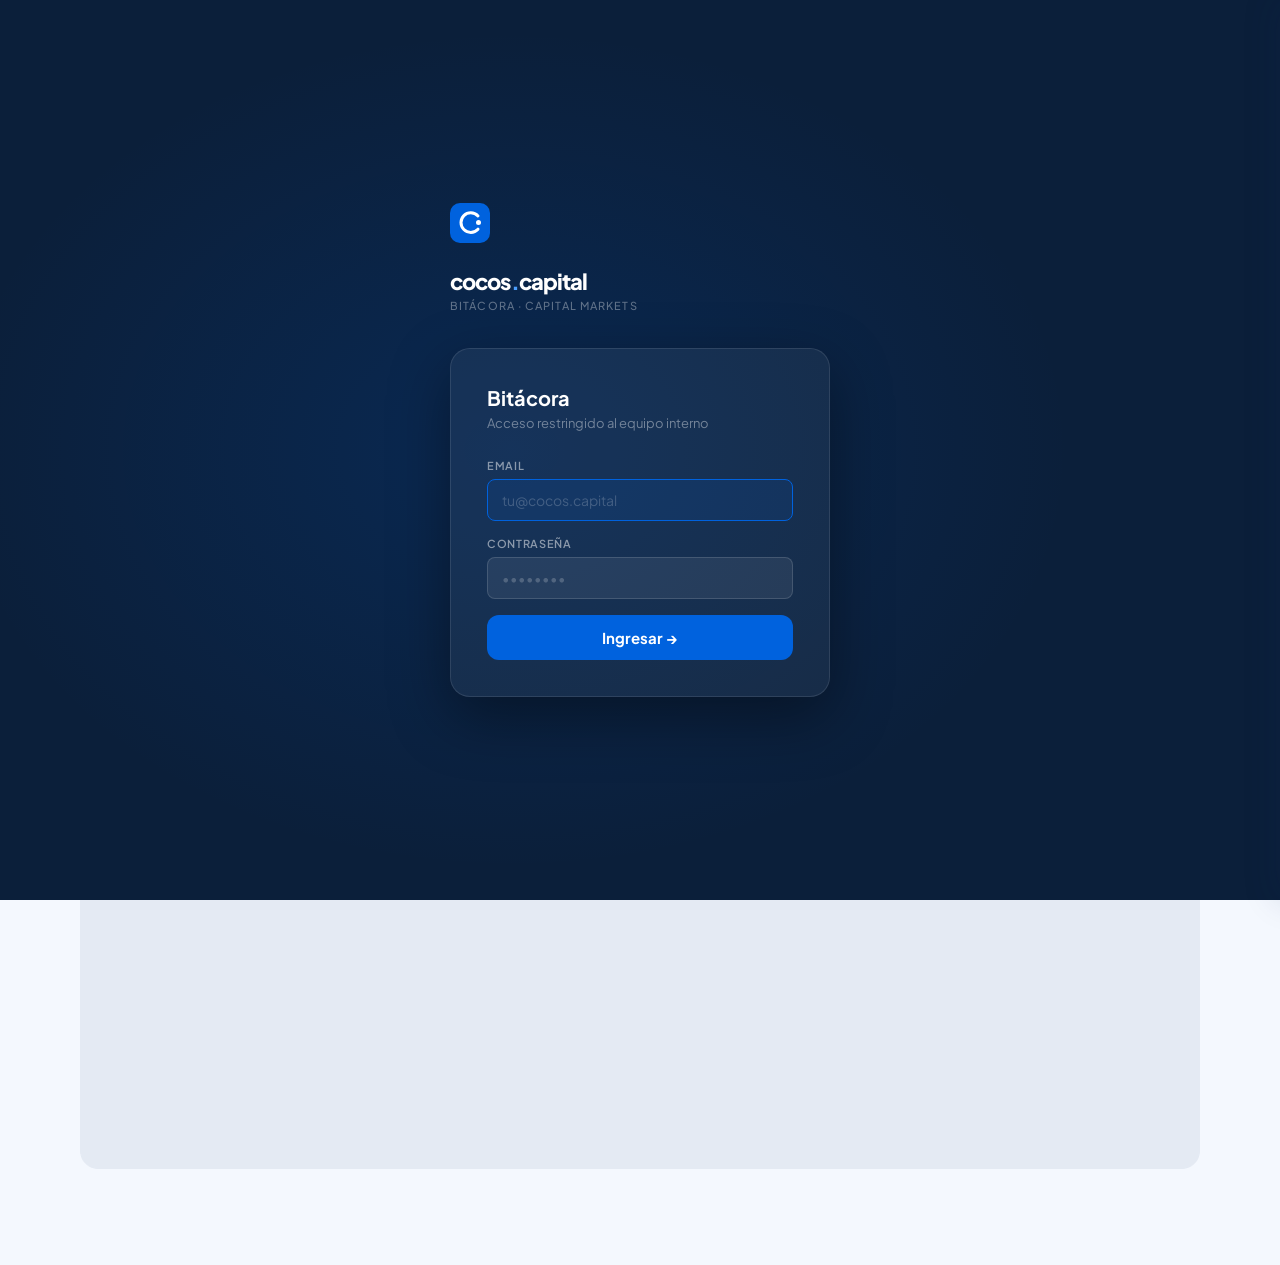
==== commit 4939d7ad: "Add files via upload" ====
--- a/bitacora-hub.html
+++ b/bitacora-hub.html
@@ -67,12 +67,14 @@
   position:relative;
 }
 .cald.oth{background:var(--cal-cell-oth)}
-.cald.oth .cdn{opacity:.3}
+.cald.oth .cdn{font-size:12px;font-weight:600;color:#64748B;display:block;margin-bottom:4px}
+.cald.oth .cdn{color:#C8D6EC}
+.cald.tod .cdn{color:#0062DE;font-weight:800}
 
 /* ── TODAY — clear but elegant ── */
 .cald.tod{
-  background:#EBF1FA;
-  box-shadow:inset 2px 0 0 #0062DE;
+  background:#EEF4FF;
+  box-shadow:inset 0 0 0 2px #0062DE;
 }
 body.dark .cald.tod{
   background:rgba(0,98,222,.1);
@@ -122,14 +124,17 @@
 
 /* ── Filter chips ── */
 .cal-chip{
-  display:inline-flex;align-items:center;
-  padding:4px 11px;border-radius:99px;
-  font-size:11px;font-weight:500;
-  cursor:pointer;border:1px solid var(--ds-border-2);
-  background:transparent;color:var(--ds-muted);
-  transition:all .12s;font-family:var(--ff);
-  white-space:nowrap;
-}
+  display:inline-flex;align-items:center;gap:5px;
+  padding:5px 12px;border-radius:99px;
+  font-size:11px;font-weight:600;letter-spacing:.01em;
+  cursor:pointer;transition:all .15s;white-space:nowrap;
+  border:1px solid transparent;font-family:var(--ff);
+}
+.cal-chip .cal-chip-dot{
+  width:7px;height:7px;border-radius:50%;flex-shrink:0;
+}
+.cal-chip.active{font-weight:700}
+.cal-chip:hover{filter:brightness(.95)}
 .cal-chip:hover{border-color:var(--b2);color:var(--ds-text)}
 .cal-chip.active{border-color:#0062DE;background:rgba(0,98,222,.07);color:#0062DE;font-weight:600}
 
@@ -699,7 +704,7 @@
 /* ── Day cells ── */
 .cald{
   background:#fff;
-  padding:10px 8px 8px;
+  padding:8px 8px 6px;
   min-height:130px;
   overflow:hidden;
   vertical-align:top;
@@ -708,25 +713,29 @@
 .cald.oth{background:#FAFBFD}
 /* ── Events ── */
 .cal-event{
-  display:flex;align-items:center;gap:5px;
-  padding:4px 8px 4px 6px;
-  margin-bottom:3px;
-  min-height:22px;
-  border-radius:6px;
-  font-size:12px;font-weight:500;
+  display:flex;align-items:center;gap:0;
+  padding:0;margin-bottom:3px;
+  min-height:22px;border-radius:6px;
+  font-size:11px;font-weight:500;
   cursor:pointer;overflow:hidden;
-  transition:opacity .12s;
+  transition:opacity .12s,filter .12s;
   white-space:nowrap;
 }
-.cal-event:hover{opacity:.85}
-.cal-ev-type{font-weight:700;flex-shrink:0}
+.cal-event:hover{opacity:.82}
+.cal-ev-bar{width:3px;flex-shrink:0;align-self:stretch;border-radius:2px 0 0 2px;min-height:18px}
+.cal-ev-label{display:flex;align-items:center;gap:3px;overflow:hidden;flex:1;min-width:0;padding:3px 7px 3px 6px}
+.cal-ev-type{font-weight:700;flex-shrink:0;font-size:11px}
+.cal-ev-sep{opacity:.3;flex-shrink:0;font-size:10px;margin:0 1px}
 .cal-ev-tickers{overflow:hidden;text-overflow:ellipsis;white-space:nowrap;font-size:11px;opacity:.8}
 .cal-day-more{
-  display:inline-block;font-size:11px;
+  display:inline-flex;align-items:center;
+  font-size:10px;font-weight:600;
   color:#6B7C99;margin-top:4px;cursor:pointer;
-  padding:1px 4px;border-radius:4px;
-}
-.cal-day-more:hover{background:#E8EEF8;color:#0062DE}
+  padding:2px 7px;border-radius:99px;
+  background:#F1F5F9;border:1px solid #E2E8F0;
+  transition:all .12s;
+}
+.cal-day-more:hover{background:#EEF4FF;color:#0062DE;border-color:rgba(0,98,222,.2)}
 </style>
 <style>/* CRITICAL: topbar dark — override any cached CSS */
 .sh-topbar{background:#001533!important;border-bottom:1px solid rgba(255,255,255,.07)!important}
@@ -852,14 +861,38 @@
             </button>
           </div>
 
-          <!-- Filter chips -->
-          <div id="cal-filter-bar" style="display:flex;gap:5px;flex-wrap:wrap;align-items:center">
-            <button class="cal-chip active" data-key="all" onclick="calChipToggle(this)">Todos</button>
-            <button class="cal-chip" data-key="dividendo" onclick="calChipToggle(this)"><span style="width:7px;height:7px;border-radius:50%;background:#10B981;display:inline-block;margin-right:4px"></span>Dividendos</button>
-            <button class="cal-chip" data-key="renta" onclick="calChipToggle(this)"><span style="width:7px;height:7px;border-radius:50%;background:#F59E0B;display:inline-block;margin-right:4px"></span>Rentas</button>
-            <button class="cal-chip" data-key="amortiz" onclick="calChipToggle(this)"><span style="width:7px;height:7px;border-radius:50%;background:#3B82F6;display:inline-block;margin-right:4px"></span>Amortizaciones</button>
-            <button class="cal-chip" data-key="licitac" onclick="calChipToggle(this)"><span style="width:7px;height:7px;border-radius:50%;background:#8B5CF6;display:inline-block;margin-right:4px"></span>Licitaciones</button>
-            <button class="cal-chip" data-key="canje" onclick="calChipToggle(this)"><span style="width:7px;height:7px;border-radius:50%;background:#F97316;display:inline-block;margin-right:4px"></span>Canjes</button>
+          <!-- Filter chips / legend -->
+          <div id="cal-filter-bar" style="display:flex;gap:6px;flex-wrap:wrap;align-items:center;padding:8px 0 12px">
+            <button class="cal-chip active" data-key="all"
+              style="background:#F1F5F9;color:#475569;border-color:#E2E8F0"
+              onclick="calChipToggle(this)">
+              <span class="cal-chip-dot" style="background:#64748B"></span>Todos
+            </button>
+            <button class="cal-chip" data-key="dividendo"
+              style="background:#ECFDF5;color:#065F46;border-color:rgba(16,185,129,.25)"
+              onclick="calChipToggle(this)">
+              <span class="cal-chip-dot" style="background:#10B981"></span>Dividendos
+            </button>
+            <button class="cal-chip" data-key="renta"
+              style="background:#FEF9EE;color:#92400E;border-color:rgba(245,158,11,.25)"
+              onclick="calChipToggle(this)">
+              <span class="cal-chip-dot" style="background:#F59E0B"></span>Rentas
+            </button>
+            <button class="cal-chip" data-key="amortiz"
+              style="background:#EFF6FF;color:#1E40AF;border-color:rgba(59,130,246,.25)"
+              onclick="calChipToggle(this)">
+              <span class="cal-chip-dot" style="background:#3B82F6"></span>Amortizaciones
+            </button>
+            <button class="cal-chip" data-key="licitac"
+              style="background:#F5F3FF;color:#5B21B6;border-color:rgba(139,92,246,.25)"
+              onclick="calChipToggle(this)">
+              <span class="cal-chip-dot" style="background:#8B5CF6"></span>Licitaciones
+            </button>
+            <button class="cal-chip" data-key="canje"
+              style="background:#FFF7ED;color:#9A3412;border-color:rgba(249,115,22,.25)"
+              onclick="calChipToggle(this)">
+              <span class="cal-chip-dot" style="background:#F97316"></span>Canjes
+            </button>
           </div>
 
           <!-- Calendar search overlay -->
@@ -3114,8 +3147,13 @@
   document.getElementById('calv-upcoming').style.display=v==='upcoming'?'':'none';
   const sub=document.getElementById('calml-sub');
   if(sub) sub.style.display=v==='week'?'':'none';
-  if(v==='month')renderCal();
-  else if(v==='week')renderCalWeek();
+  // When switching to week view, snap to current week so events are visible
+  if(v==='week'){
+    const now=new Date();
+    const diffMs=Math.abs(calDt-now);
+    if(diffMs > 14*86400000) calDt=new Date(); // reset if more than 2 weeks away
+    renderCalWeek();
+  } else if(v==='month') renderCal();
   else renderUpcoming();
 }
 
@@ -3129,13 +3167,21 @@
   if(wk&&wk.style.display!=='none'){calDt=new Date(calDt.getTime()+7*86400000);renderCalWeek();}
   else{calDt.setMonth(calDt.getMonth()+1);renderCal();}
 }
-function calToday(){calDt=new Date();renderCal();}
+function calToday(){
+  calDt=new Date();
+  const wk=document.getElementById('calv-week');
+  if(wk&&wk.style.display!=='none') renderCalWeek();
+  else renderCal();
+}
 
 // ── Weekly render ──────────────────────
 function renderCalWeek(){
   const grid = document.getElementById('week-grid');
   const ml   = document.getElementById('calml');
   if(!grid) return;
+
+  // If DB not loaded yet, retry shortly
+  if(!DB || !DB.events){ setTimeout(renderCalWeek, 300); return; }
 
   // Monday of current week
   const d = new Date(calDt);
@@ -3350,9 +3396,11 @@
       return`<div class="cal-event" style="background:${st.bg}"
         onclick="viewEv('${e.id}')"
         title="${e.type}${tickers.length?' · '+tickers.join(', '):''}${e.company?' · '+e.company:''}">
-        <span class="cal-ev-dot" style="background:${st.dot};flex-shrink:0"></span>
-        <span class="cal-ev-type" style="color:${st.text};font-weight:700;flex-shrink:0">${label}</span>
-        ${tkStr?`<span class="cal-ev-tickers" style="color:${st.text};opacity:.75;overflow:hidden;text-overflow:ellipsis;white-space:nowrap;font-size:11px">${tkStr}</span>`:''}
+        <span class="cal-ev-bar" style="background:${st.dot}"></span>
+        <span class="cal-ev-label">
+          <span class="cal-ev-type" style="color:${st.text}">${label}</span>
+          ${tkStr?`<span class="cal-ev-sep" style="color:${st.text}">·</span><span class="cal-ev-tickers" style="color:${st.text}">${tkStr}</span>`:''}
+        </span>
       </div>`;
     }).join('');
 
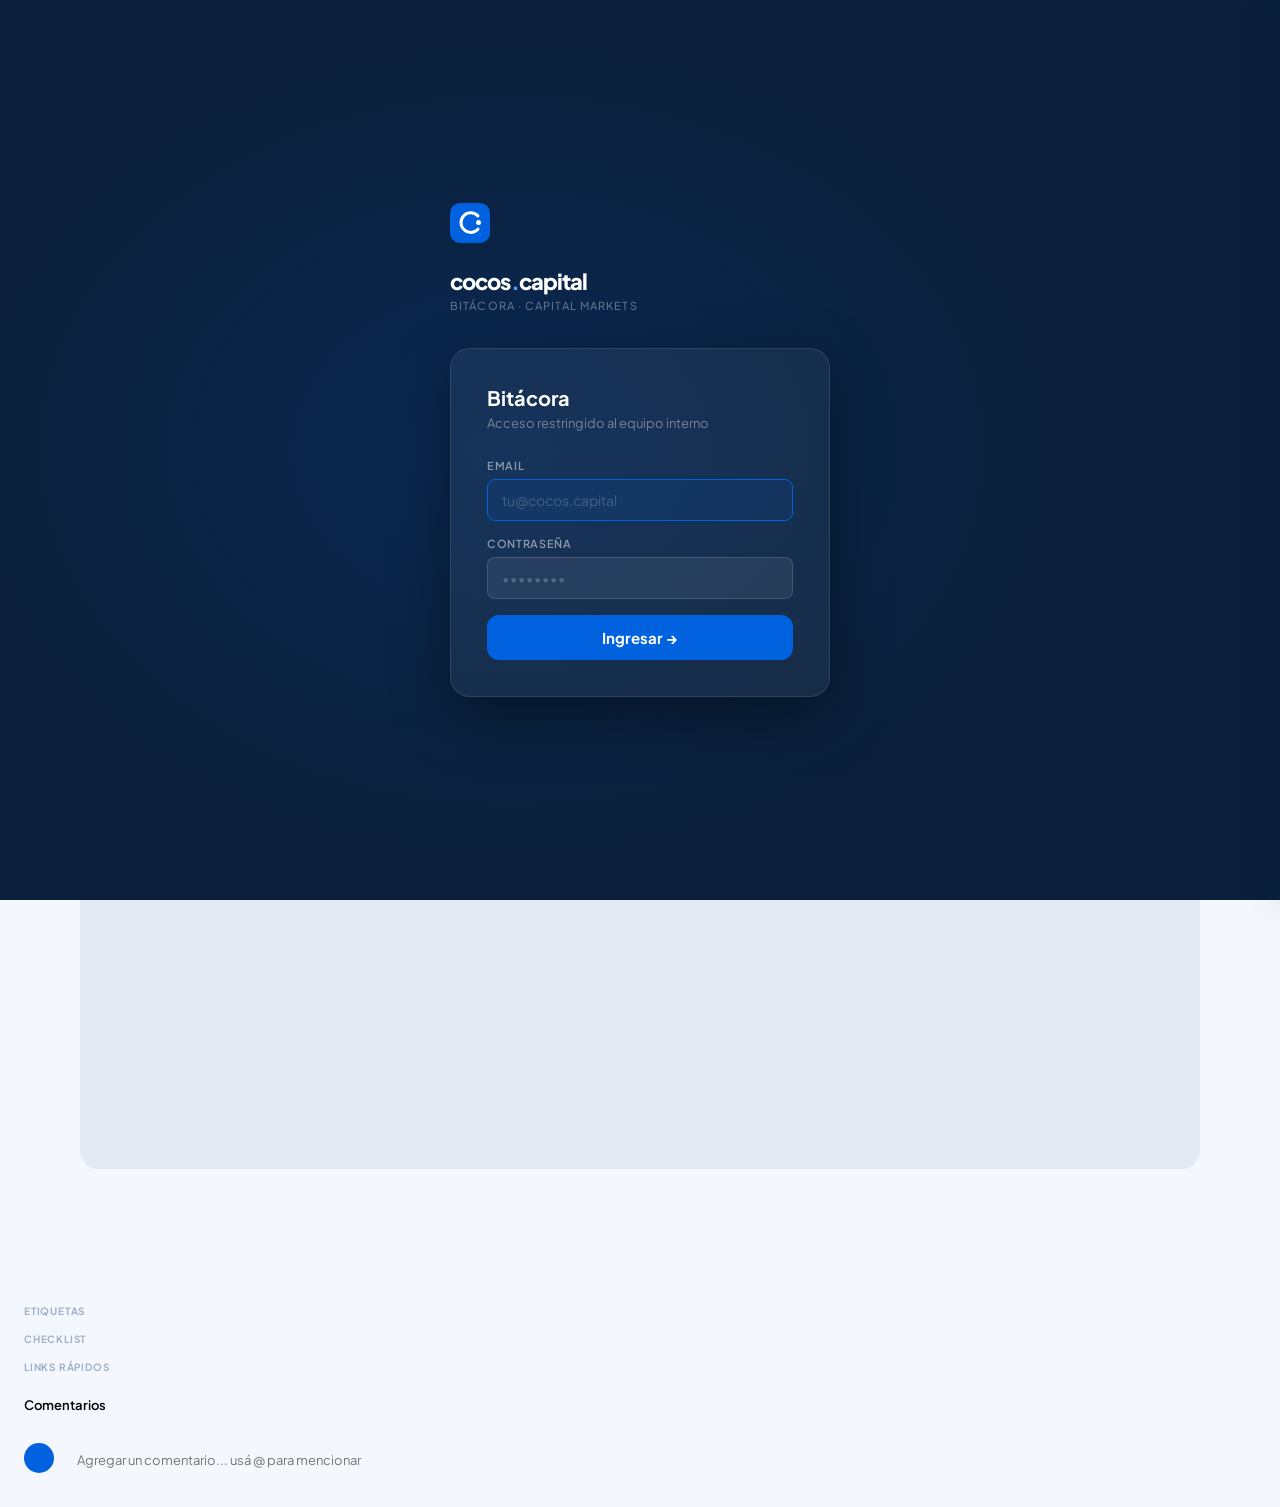
==== commit 16b440c9: "Add files via upload" ====
--- a/bitacora-hub.html
+++ b/bitacora-hub.html
@@ -727,6 +727,22 @@
 .cal-ev-type{font-weight:700;flex-shrink:0;font-size:11px}
 .cal-ev-sep{opacity:.3;flex-shrink:0;font-size:10px;margin:0 1px}
 .cal-ev-tickers{overflow:hidden;text-overflow:ellipsis;white-space:nowrap;font-size:11px;opacity:.8}
+/* ── CONFIG VIEW ── */
+.cfg-tab{transition:all .12s}
+.cfg-tab:hover{background:#F8FAFC!important;color:#001533!important}
+.cfg-tab.active{background:#EEF4FF!important;color:#0062DE!important;border-right-color:#0062DE!important;font-weight:600!important}
+.cfg-type-card{display:flex;align-items:center;gap:12px;padding:14px 16px;background:#fff;border:1px solid #E4EAF3;border-radius:12px;transition:box-shadow .12s}
+.cfg-type-card:hover{box-shadow:0 4px 12px rgba(0,21,51,.06)}
+.cfg-tag-pill{display:inline-flex;align-items:center;gap:6px;padding:5px 12px;border-radius:99px;font-size:12px;font-weight:600}
+.cfg-tag-pill button{background:none;border:none;cursor:pointer;opacity:.5;font-size:13px;line-height:1;padding:0 0 0 2px;transition:opacity .1s}
+.cfg-tag-pill button:hover{opacity:1}
+@media(max-width:640px){
+  #cfg-sidebar{width:100%;border-right:none;border-bottom:1px solid #E4EAF3;display:flex;flex-direction:row;overflow-x:auto;padding:8px 4px}
+  .cfg-tab{white-space:nowrap;border-right:none!important;padding:8px 14px!important}
+  .cfg-tab.active{border-right:none!important}
+  #view-config>div{flex-direction:column}
+  #cfg-content{padding:16px}
+}
 .cal-day-more{
   display:inline-flex;align-items:center;
   font-size:10px;font-weight:600;
@@ -795,6 +811,7 @@
         </button>
       </div>
       <button class="sh-icon-btn" id="theme-btn" onclick="toggleTheme&&toggleTheme()" title="Tema">🌙</button>
+      <button class="sh-icon-btn admin-only" id="btn-config" onclick="switchView('config',this)" title="Configuración" style="display:none;font-size:16px">⚙️</button>
       <div class="sh-user-pill">
         <div class="sh-av" id="u-av">?</div>
         <div><div class="sh-uname" id="u-name">—</div><div class="sh-urole" id="u-role">—</div></div>
@@ -1156,6 +1173,107 @@
           <div class="tw"><table><thead><tr><th>Hora</th><th>Usuario</th><th>Acción</th><th>Entidad</th></tr></thead><tbody id="log-tbody"></tbody></table></div>
         </div>
 
+
+        <!-- ══ VIEW: CONFIGURACIÓN ══════════════════════════════ -->
+        <div class="view admin-only" id="view-config" style="display:none!important;background:#F4F8FE;min-height:calc(100vh - 160px)">
+          <div style="display:flex;gap:0;flex:1;min-height:0">
+
+            <!-- Config Sidebar -->
+            <div id="cfg-sidebar" style="width:220px;flex-shrink:0;background:#fff;border-right:1px solid #E4EAF3;padding:20px 0">
+              <div style="padding:0 16px 12px;font-size:10px;font-weight:800;text-transform:uppercase;letter-spacing:.1em;color:#A0B0C8">Configuración</div>
+              <button class="cfg-tab active" data-section="tipos" onclick="cfgTab(this,'tipos')" style="display:flex;align-items:center;gap:9px;width:100%;padding:9px 16px;background:#EEF4FF;border:none;cursor:pointer;font-family:inherit;font-size:13px;font-weight:600;color:#0062DE;border-right:3px solid #0062DE;text-align:left">
+                <svg viewBox="0 0 16 16" fill="currentColor" width="14" height="14"><path d="M2 4a1 1 0 000 2h12a1 1 0 100-2H2zm0 5a1 1 0 000 2h5a1 1 0 000-2H2zm0 5a1 1 0 000 2h7a1 1 0 100-2H2z"/></svg>
+                Tipos de evento
+              </button>
+              <button class="cfg-tab" data-section="etiquetas" onclick="cfgTab(this,'etiquetas')" style="display:flex;align-items:center;gap:9px;width:100%;padding:9px 16px;background:transparent;border:none;cursor:pointer;font-family:inherit;font-size:13px;font-weight:500;color:#6B7C99;border-right:3px solid transparent;text-align:left">
+                <svg viewBox="0 0 16 16" fill="currentColor" width="14" height="14"><path d="M2 2a1 1 0 000 2h12a1 1 0 100-2H2zm0 5a1 1 0 000 2h5a1 1 0 000-2H2zm0 5a1 1 0 000 2h7a1 1 0 100-2H2z"/></svg>
+                Etiquetas
+              </button>
+              <button class="cfg-tab" data-section="estados" onclick="cfgTab(this,'estados')" style="display:flex;align-items:center;gap:9px;width:100%;padding:9px 16px;background:transparent;border:none;cursor:pointer;font-family:inherit;font-size:13px;font-weight:500;color:#6B7C99;border-right:3px solid transparent;text-align:left">
+                <svg viewBox="0 0 16 16" fill="currentColor" width="14" height="14"><path d="M8 15A7 7 0 118 1a7 7 0 010 14zm0 1A8 8 0 108 0a8 8 0 000 16z"/><path d="M10.97 4.97a.235.235 0 00-.02.022L7.477 9.417 5.384 7.323a.75.75 0 00-1.06 1.06L6.97 11.03a.75.75 0 001.079-.02l3.992-4.99a.75.75 0 00-1.071-1.05z"/></svg>
+                Estados
+              </button>
+              <button class="cfg-tab" data-section="automatizaciones" onclick="cfgTab(this,'automatizaciones')" style="display:flex;align-items:center;gap:9px;width:100%;padding:9px 16px;background:transparent;border:none;cursor:pointer;font-family:inherit;font-size:13px;font-weight:500;color:#6B7C99;border-right:3px solid transparent;text-align:left">
+                <svg viewBox="0 0 16 16" fill="currentColor" width="14" height="14"><path d="M8 4.754a3.246 3.246 0 100 6.492 3.246 3.246 0 000-6.492zM5.754 8a2.246 2.246 0 114.492 0 2.246 2.246 0 01-4.492 0z"/><path d="M9.796 1.343c-.527-1.79-3.065-1.79-3.592 0l-.094.319a.873.873 0 01-1.255.52l-.292-.16c-1.64-.892-3.433.902-2.54 2.541l.159.292a.873.873 0 01-.52 1.255l-.319.094c-1.79.527-1.79 3.065 0 3.592l.319.094a.873.873 0 01.52 1.255l-.16.292c-.892 1.64.901 3.434 2.541 2.54l.292-.159a.873.873 0 011.255.52l.094.319c.527 1.79 3.065 1.79 3.592 0l.094-.319a.873.873 0 011.255-.52l.292.16c1.64.893 3.433-.902 2.54-2.541l-.159-.292a.873.873 0 01.52-1.255l.319-.094c1.79-.527 1.79-3.065 0-3.592l-.319-.094a.873.873 0 01-.52-1.255l.16-.292c.893-1.64-.902-3.433-2.541-2.54l-.292.159a.873.873 0 01-1.255-.52l-.094-.319z"/></svg>
+                Automatizaciones
+              </button>
+            </div>
+
+            <!-- Config Content -->
+            <div id="cfg-content" style="flex:1;overflow-y:auto;padding:28px 32px;min-width:0">
+
+              <!-- ── TIPOS ── -->
+              <div id="cfg-tipos" class="cfg-section">
+                <div style="display:flex;align-items:center;justify-content:space-between;margin-bottom:20px">
+                  <div>
+                    <h2 style="font-size:18px;font-weight:700;color:#001533;margin-bottom:4px">Tipos de evento</h2>
+                    <p style="font-size:13px;color:#6B7C99">Configurá colores, abreviatura y auto-completado por tipo.</p>
+                  </div>
+                  <button onclick="openTypeModal()" style="display:inline-flex;align-items:center;gap:6px;padding:8px 16px;background:#0062DE;color:#fff;border:none;border-radius:10px;font-size:13px;font-weight:700;cursor:pointer;font-family:inherit">
+                    <svg viewBox="0 0 16 16" fill="currentColor" width="12" height="12"><path d="M7 1v6H1v2h6v6h2V9h6V7H9V1z"/></svg>
+                    Agregar tipo
+                  </button>
+                </div>
+                <div id="cfg-tipos-list" style="display:flex;flex-direction:column;gap:8px"></div>
+              </div>
+
+              <!-- ── ETIQUETAS ── -->
+              <div id="cfg-etiquetas" class="cfg-section" style="display:none">
+                <div style="display:flex;align-items:center;justify-content:space-between;margin-bottom:20px">
+                  <div>
+                    <h2 style="font-size:18px;font-weight:700;color:#001533;margin-bottom:4px">Etiquetas</h2>
+                    <p style="font-size:13px;color:#6B7C99">Tags para clasificar eventos. Se pueden combinar en filtros.</p>
+                  </div>
+                  <button onclick="openTagModal()" style="display:inline-flex;align-items:center;gap:6px;padding:8px 16px;background:#0062DE;color:#fff;border:none;border-radius:10px;font-size:13px;font-weight:700;cursor:pointer;font-family:inherit">
+                    <svg viewBox="0 0 16 16" fill="currentColor" width="12" height="12"><path d="M7 1v6H1v2h6v6h2V9h6V7H9V1z"/></svg>
+                    Nueva etiqueta
+                  </button>
+                </div>
+                <div id="cfg-tags-list" style="display:flex;flex-wrap:wrap;gap:8px;margin-bottom:20px"></div>
+                <div style="padding:16px;background:#F8FAFC;border-radius:12px;border:1px solid #E4EAF3">
+                  <div style="font-size:11px;font-weight:700;color:#A0B0C8;text-transform:uppercase;letter-spacing:.08em;margin-bottom:10px">Agregar etiqueta rápida</div>
+                  <div style="display:flex;gap:8px;flex-wrap:wrap;align-items:center">
+                    <input id="quick-tag-input" type="text" placeholder="Nombre de etiqueta..." style="flex:1;min-width:180px;padding:8px 12px;border:1px solid #E4EAF3;border-radius:8px;font-size:13px;font-family:inherit;outline:none" onkeydown="if(event.key==='Enter')quickAddTag()">
+                    <input type="color" id="quick-tag-color" value="#0062DE" style="width:36px;height:36px;border:none;border-radius:6px;cursor:pointer;padding:2px">
+                    <button onclick="quickAddTag()" style="padding:8px 16px;background:#0062DE;color:#fff;border:none;border-radius:8px;font-size:13px;font-weight:700;cursor:pointer;font-family:inherit">Agregar</button>
+                  </div>
+                </div>
+              </div>
+
+              <!-- ── ESTADOS ── -->
+              <div id="cfg-estados" class="cfg-section" style="display:none">
+                <h2 style="font-size:18px;font-weight:700;color:#001533;margin-bottom:4px">Estados</h2>
+                <p style="font-size:13px;color:#6B7C99;margin-bottom:20px">Los estados disponibles para eventos.</p>
+                <div style="display:flex;flex-direction:column;gap:8px">
+                  <div style="display:flex;align-items:center;gap:12px;padding:14px 16px;background:#fff;border:1px solid #E4EAF3;border-radius:12px">
+                    <span style="font-size:20px">⏳</span>
+                    <div style="flex:1"><div style="font-size:14px;font-weight:600;color:#001533">Pendiente</div><div style="font-size:12px;color:#6B7C99">Estado inicial. El evento no fue procesado todavía.</div></div>
+                    <span style="padding:3px 10px;border-radius:99px;background:rgba(245,158,11,.1);color:#D97700;font-size:11px;font-weight:700">Default</span>
+                  </div>
+                  <div style="display:flex;align-items:center;gap:12px;padding:14px 16px;background:#fff;border:1px solid #E4EAF3;border-radius:12px">
+                    <span style="font-size:20px">✅</span>
+                    <div style="flex:1"><div style="font-size:14px;font-weight:600;color:#001533">Completo</div><div style="font-size:12px;color:#6B7C99">El evento fue procesado exitosamente.</div></div>
+                    <label style="display:flex;align-items:center;gap:6px;font-size:12px;color:#6B7C99;cursor:pointer"><input type="checkbox" id="cfg-autocomplete-divid" style="accent-color:#0062DE"> Auto en fecha (Dividendos)</label>
+                  </div>
+                  <div style="display:flex;align-items:center;gap:12px;padding:14px 16px;background:#fff;border:1px solid #E4EAF3;border-radius:12px">
+                    <span style="font-size:20px">🚨</span>
+                    <div style="flex:1"><div style="font-size:14px;font-weight:600;color:#001533">Crítico</div><div style="font-size:12px;color:#6B7C99">Muestra banner rojo en la parte superior. Requiere atención inmediata.</div></div>
+                    <span style="padding:3px 10px;border-radius:99px;background:rgba(220,38,38,.1);color:#DC2626;font-size:11px;font-weight:700">Manual</span>
+                  </div>
+                </div>
+              </div>
+
+              <!-- ── AUTOMATIZACIONES ── -->
+              <div id="cfg-automatizaciones" class="cfg-section" style="display:none">
+                <h2 style="font-size:18px;font-weight:700;color:#001533;margin-bottom:4px">Automatizaciones</h2>
+                <p style="font-size:13px;color:#6B7C99;margin-bottom:20px">Reglas automáticas que se aplican a los eventos.</p>
+                <div id="cfg-auto-list" style="display:flex;flex-direction:column;gap:8px"></div>
+              </div>
+
+            </div>
+          </div>
+        </div>
+
       </div><!-- /content-body -->
     </div><!-- /content -->
   </div><!-- /body-layout -->
@@ -1191,6 +1309,15 @@
     <button onclick="closeDayDrawer()" style="width:32px;height:32px;border-radius:50%;border:1px solid #E4EAF3;background:transparent;cursor:pointer;font-size:20px;color:#6B7C99;display:flex;align-items:center;justify-content:center;line-height:1">×</button>
   </div>
   <div id="drawer-events" style="flex:1;overflow-y:auto;padding:16px 20px"></div>
+</div>
+
+<!-- CRITICAL EVENTS BANNER -->
+<div id="critical-banner" style="display:none;position:sticky;top:64px;z-index:150;background:#FEF2F2;border-bottom:2px solid #DC2626;padding:8px 40px">
+  <div style="max-width:1600px;margin:0 auto;display:flex;align-items:center;gap:10px">
+    <span style="font-size:16px">🚨</span>
+    <div id="critical-banner-text" style="flex:1;font-size:12px;font-weight:600;color:#DC2626"></div>
+    <button onclick="document.getElementById('critical-banner').style.display='none'" style="background:none;border:none;cursor:pointer;color:#DC2626;font-size:16px;padding:0 4px">×</button>
+  </div>
 </div>
 
 <!-- NOTIFICATION PANEL (slide-in, not a modal) -->
@@ -1259,6 +1386,22 @@
           <option value="na">➖ N/A</option>
         </select>
       </div>
+      <div class="field" style="display:grid;grid-template-columns:1fr 1fr;gap:12px">
+        <div>
+          <label>Prioridad</label>
+          <select id="ev-priority" style="width:100%">
+            <option value="normal">⚪ Normal</option>
+            <option value="high">🟠 Alta</option>
+            <option value="critical">🔴 Crítica</option>
+            <option value="low">🔵 Baja</option>
+          </select>
+        </div>
+        <div>
+          <label>Hora inicio</label>
+          <input type="time" id="ev-time-start" style="width:100%">
+        </div>
+      </div>
+      <input type="hidden" id="ev-tags-hidden" value="[]">
       <div class="field">
         <label>Color en calendario</label>
         <div style="display:flex;gap:8px;align-items:center">
@@ -1291,18 +1434,189 @@
 <div id="ev-panel" style="display:none;position:fixed;top:0;right:0;width:520px;max-width:100vw;height:100vh;background:#fff;z-index:490;box-shadow:-4px 0 32px rgba(15,40,90,.15);display:flex;flex-direction:column;overflow:hidden;transform:translateX(100%);transition:transform .22s cubic-bezier(.4,0,.2,1)">
 
   <!-- Panel header -->
-  <div style="flex-shrink:0;padding:16px 20px 0;display:flex;align-items:center;gap:8px;border-bottom:1px solid var(--b0);padding-bottom:12px">
-    <button onclick="closeEvPanel()" style="width:28px;height:28px;border-radius:6px;background:transparent;border:none;cursor:pointer;color:var(--t3);font-size:18px;display:flex;align-items:center;justify-content:center;flex-shrink:0;transition:background .1s" onmouseenter="this.style.background='var(--surf-1)'" onmouseleave="this.style.background='transparent'">
+  <div style="flex-shrink:0;padding:14px 18px;display:flex;align-items:center;gap:10px;border-bottom:1px solid #E4EAF3">
+    <button onclick="closeEvPanel()" style="width:28px;height:28px;border-radius:6px;background:transparent;border:none;cursor:pointer;color:#A0B0C8;font-size:18px;display:flex;align-items:center;justify-content:center;flex-shrink:0;transition:background .1s" onmouseenter="this.style.background='#F4F8FE'" onmouseleave="this.style.background='transparent'">
       <svg width="14" height="14" viewBox="0 0 16 16" fill="currentColor"><path d="M4.646 4.646a.5.5 0 01.708 0L8 7.293l2.646-2.647a.5.5 0 01.708.708L8.707 8l2.647 2.646a.5.5 0 01-.708.708L8 8.707l-2.646 2.647a.5.5 0 01-.708-.708L7.293 8 4.646 5.354a.5.5 0 010-.708z"/></svg>
     </button>
     <div id="evp-type-badge" style="flex-shrink:0"></div>
+    <div id="evp-mode-label" style="font-size:11px;font-weight:600;color:#A0B0C8;margin-left:2px"></div>
     <div class="spacer"></div>
-    <button id="evp-edit-btn" onclick="evPanelEdit()" style="display:none;padding:5px 12px;background:var(--blue);color:#fff;border:none;border-radius:6px;font-size:12px;font-weight:600;cursor:pointer;font-family:var(--ff)">✎ Editar</button>
-    <button id="evp-complete-btn" onclick="evPanelComplete()" style="display:none;padding:5px 12px;background:transparent;border:1px solid var(--b1);border-radius:6px;font-size:12px;font-weight:600;cursor:pointer;font-family:var(--ff);color:var(--t2)"></button>
+    <!-- Read mode actions -->
+    <div id="evp-read-actions" style="display:flex;gap:6px;align-items:center">
+      <button id="evp-edit-btn" onclick="evPanelSetMode('edit')" style="display:none;padding:6px 14px;background:#0062DE;color:#fff;border:none;border-radius:8px;font-size:12px;font-weight:700;cursor:pointer;font-family:inherit;display:flex;align-items:center;gap:5px">
+        <svg viewBox="0 0 16 16" fill="currentColor" width="11" height="11"><path d="M12.854.146a.5.5 0 00-.707 0L10.5 1.793 14.207 5.5l1.647-1.646a.5.5 0 000-.708l-3-3zm.646 6.061L9.793 2.5 3.293 9H3.5a.5.5 0 01.5.5v.5h.5a.5.5 0 01.5.5v.5h.5a.5.5 0 01.5.5v.5h.5a.5.5 0 01.5.5v.207l6.5-6.5zm-7.468 7.468A.5.5 0 016 13.5V13h-.5a.5.5 0 01-.5-.5V12h-.5a.5.5 0 01-.5-.5V11h-.5a.5.5 0 01-.5-.5V10h-.5a.499.499 0 01-.175-.032l-.179.178a.5.5 0 00-.11.168l-2 5a.5.5 0 00.65.65l5-2a.5.5 0 00.168-.11l.178-.178z"/></svg>
+        Editar
+      </button>
+    </div>
+    <!-- Edit mode actions -->
+    <div id="evp-edit-actions" style="display:none;gap:6px;align-items:center">
+      <button onclick="evPanelSetMode('read')" style="padding:6px 14px;background:#F4F8FE;color:#6B7C99;border:1px solid #E4EAF3;border-radius:8px;font-size:12px;font-weight:600;cursor:pointer;font-family:inherit">Cancelar</button>
+      <button onclick="evPanelSaveEdit()" style="padding:6px 14px;background:#0062DE;color:#fff;border:none;border-radius:8px;font-size:12px;font-weight:700;cursor:pointer;font-family:inherit">Guardar</button>
+    </div>
   </div>
+
+  <!-- READ MODE -->
+  <div id="evp-read-body" style="flex:1;overflow-y:auto;padding:0">
+
+    <!-- Hero: title + meta -->
+    <div style="padding:20px 20px 16px;border-bottom:1px solid #F1F5F9">
+      <div id="evp-title" style="font-size:22px;font-weight:800;color:#001533;letter-spacing:-.03em;line-height:1.25;margin-bottom:12px"></div>
+      <div id="evp-props" style="display:flex;flex-direction:column;gap:0"></div>
+    </div>
+
+    <!-- Estado pill row -->
+    <div id="evp-status-row" style="padding:12px 20px;border-bottom:1px solid #F1F5F9;display:flex;align-items:center;gap:8px;flex-wrap:wrap"></div>
+
+    <!-- Tags -->
+    <div style="padding:14px 20px;border-bottom:1px solid #F1F5F9">
+      <div style="font-size:10px;font-weight:700;text-transform:uppercase;letter-spacing:.08em;color:#A0B0C8;margin-bottom:8px">Etiquetas</div>
+      <div id="evp-tags-read" style="display:flex;flex-wrap:wrap;gap:5px"></div>
+    </div>
+
+    <!-- Checklist (read) -->
+    <div id="evp-checklist-wrap" style="padding:14px 20px;border-bottom:1px solid #F1F5F9;display:none">
+      <div style="font-size:10px;font-weight:700;text-transform:uppercase;letter-spacing:.08em;color:#A0B0C8;margin-bottom:8px">Checklist</div>
+      <div id="evp-checklist"></div>
+    </div>
+
+    <!-- Links -->
+    <div id="evp-links-wrap" style="padding:14px 20px;border-bottom:1px solid #F1F5F9">
+      <div style="font-size:10px;font-weight:700;text-transform:uppercase;letter-spacing:.08em;color:#A0B0C8;margin-bottom:8px">Links</div>
+      <div id="evp-links" style="display:flex;flex-wrap:wrap;gap:6px"></div>
+    </div>
+
+    <!-- Files (read) -->
+    <div id="evp-files-wrap" style="padding:14px 20px;border-bottom:1px solid #F1F5F9;display:none">
+      <div style="font-size:10px;font-weight:700;text-transform:uppercase;letter-spacing:.08em;color:#A0B0C8;margin-bottom:10px">Archivos</div>
+      <div id="evp-atts"></div>
+    </div>
+
+    <!-- Description -->
+    <div id="evp-desc-wrap" style="padding:14px 20px;border-bottom:1px solid #F1F5F9;display:none">
+      <div style="font-size:10px;font-weight:700;text-transform:uppercase;letter-spacing:.08em;color:#A0B0C8;margin-bottom:8px">Descripción</div>
+      <div id="evp-desc" style="font-size:13px;color:#1A3A62;line-height:1.7;background:#F8FAFC;border-radius:8px;padding:12px"></div>
+    </div>
+
+    <!-- Note admin -->
+    <div id="evp-note-wrap" style="padding:14px 20px;border-bottom:1px solid #F1F5F9;display:none">
+      <div style="font-size:10px;font-weight:700;text-transform:uppercase;letter-spacing:.08em;color:#92400E;margin-bottom:8px">🔒 Nota interna</div>
+      <div id="evp-note" style="font-size:13px;color:#78350F;line-height:1.65;background:#FFFBEB;border-radius:8px;padding:12px;font-style:italic"></div>
+    </div>
+
+    <!-- Comments -->
+    <div style="padding:14px 20px 0">
+      <div style="font-size:10px;font-weight:700;text-transform:uppercase;letter-spacing:.08em;color:#A0B0C8;margin-bottom:12px">Comentarios <span id="evp-cmt-count" style="font-weight:400;text-transform:none"></span></div>
+      <div id="evp-comments-list" style="display:flex;flex-direction:column;gap:12px;margin-bottom:16px"></div>
+      <div style="display:flex;gap:10px;align-items:flex-start;padding-bottom:24px;position:relative">
+        <div id="evp-user-av" style="width:28px;height:28px;border-radius:50%;background:#0062DE;color:#fff;display:flex;align-items:center;justify-content:center;font-size:10px;font-weight:700;flex-shrink:0;margin-top:3px"></div>
+        <div style="flex:1;position:relative">
+          <textarea id="evp-comment-input" rows="1" placeholder="Agregar comentario… @ para mencionar"
+            style="width:100%;padding:8px 12px;background:#F4F8FE;border:1px solid transparent;border-radius:8px;color:#001533;font-family:inherit;font-size:13px;outline:none;resize:none;line-height:1.55;transition:all .15s;min-height:36px"
+            onfocus="this.style.background='#fff';this.style.border='1px solid #C8D6EC'"
+            onblur="this.style.background='#F4F8FE';this.style.border='1px solid transparent'"></textarea>
+          <div id="evp-mention-dd" style="display:none;position:absolute;bottom:100%;left:0;right:0;background:#fff;border:1px solid #E4EAF3;border-radius:8px;box-shadow:0 4px 16px rgba(0,21,51,.1);z-index:50;max-height:160px;overflow-y:auto"></div>
+        </div>
+        <div id="evp-comment-actions" style="display:flex;gap:6px;align-self:flex-end"></div>
+      </div>
+    </div>
+
+  </div><!-- /evp-read-body -->
+
+  <!-- EDIT MODE -->
+  <div id="evp-edit-body" style="display:none;flex:1;overflow-y:auto;padding:20px">
+
+    <div style="display:flex;flex-direction:column;gap:14px">
+
+      <!-- Estado + Prioridad row -->
+      <div style="display:grid;grid-template-columns:1fr 1fr;gap:10px">
+        <div>
+          <div style="font-size:11px;font-weight:700;color:#A0B0C8;text-transform:uppercase;letter-spacing:.07em;margin-bottom:6px">Estado</div>
+          <select id="evp-edit-complete" style="width:100%;padding:8px 10px;border:1px solid #E4EAF3;border-radius:8px;font-size:13px;font-family:inherit;background:#F8FAFC;outline:none">
+            <option value="no">⏳ Pendiente</option>
+            <option value="yes">✅ Completo</option>
+            <option value="na">➖ N/A</option>
+          </select>
+        </div>
+        <div>
+          <div style="font-size:11px;font-weight:700;color:#A0B0C8;text-transform:uppercase;letter-spacing:.07em;margin-bottom:6px">Prioridad</div>
+          <select id="evp-edit-priority" style="width:100%;padding:8px 10px;border:1px solid #E4EAF3;border-radius:8px;font-size:13px;font-family:inherit;background:#F8FAFC;outline:none">
+            <option value="normal">⚪ Normal</option>
+            <option value="high">🟠 Alta</option>
+            <option value="critical">🔴 Crítica</option>
+            <option value="low">🔵 Baja</option>
+          </select>
+        </div>
+      </div>
+
+      <!-- Crítico toggle -->
+      <label style="display:flex;align-items:center;gap:10px;padding:10px 14px;border:1px solid #E4EAF3;border-radius:10px;cursor:pointer;background:#F8FAFC">
+        <input type="checkbox" id="evp-edit-critical" style="width:16px;height:16px;accent-color:#DC2626;cursor:pointer">
+        <div>
+          <div style="font-size:13px;font-weight:600;color:#001533">🚨 Marcar como crítico</div>
+          <div style="font-size:11px;color:#6B7C99">Muestra banner de alerta en el calendario</div>
+        </div>
+      </label>
+
+      <!-- Etiquetas edit -->
+      <div>
+        <div style="font-size:11px;font-weight:700;color:#A0B0C8;text-transform:uppercase;letter-spacing:.07em;margin-bottom:8px">Etiquetas</div>
+        <div id="evp-edit-tags" style="display:flex;flex-wrap:wrap;gap:5px;margin-bottom:8px"></div>
+        <div id="evp-edit-tag-options" style="display:flex;flex-wrap:wrap;gap:4px"></div>
+      </div>
+
+      <!-- Checklist edit -->
+      <div id="evp-edit-checklist-wrap" style="display:none">
+        <div style="font-size:11px;font-weight:700;color:#A0B0C8;text-transform:uppercase;letter-spacing:.07em;margin-bottom:8px">Checklist</div>
+        <div id="evp-edit-checklist"></div>
+        <button onclick="evAddCheckItem()" style="margin-top:8px;padding:5px 12px;border:1px dashed #C8D6EC;border-radius:7px;background:transparent;font-size:12px;color:#6B7C99;cursor:pointer;font-family:inherit">+ Agregar ítem</button>
+      </div>
+
+      <!-- Archivos -->
+      <div>
+        <div style="font-size:11px;font-weight:700;color:#A0B0C8;text-transform:uppercase;letter-spacing:.07em;margin-bottom:10px">Archivos</div>
+        <!-- Drag & drop zone -->
+        <div id="evp-dropzone"
+          ondragover="event.preventDefault();this.style.borderColor='#0062DE';this.style.background='#EEF4FF'"
+          ondragleave="this.style.borderColor='#C8D6EC';this.style.background='#F8FAFC'"
+          ondrop="evHandleDrop(event)"
+          style="border:2px dashed #C8D6EC;border-radius:10px;padding:20px;text-align:center;background:#F8FAFC;cursor:pointer;transition:all .15s;margin-bottom:10px"
+          onclick="document.getElementById('evp-file-input').click()">
+          <div style="font-size:24px;margin-bottom:6px">📎</div>
+          <div style="font-size:13px;font-weight:600;color:#6B7C99">Arrastrá o hacé click para subir</div>
+          <div style="font-size:11px;color:#A0B0C8;margin-top:3px">PDF, JPG, PNG · Máx. 10 MB</div>
+        </div>
+        <input type="file" id="evp-file-input" accept=".pdf,.jpg,.jpeg,.png" multiple style="display:none" onchange="evHandleFileSelect(this.files)">
+        <div id="evp-edit-files"></div>
+      </div>
+
+    </div>
+  </div><!-- /evp-edit-body -->
+
+</div>
 
   <!-- Scrollable body -->
   <div style="flex:1;overflow-y:auto;padding:24px 24px 0">
+
+    <!-- Quick Actions -->
+    <div id="evp-quick-actions" style="display:flex;gap:6px;margin-bottom:16px;flex-shrink:0"></div>
+
+    <!-- Tags -->
+    <div style="margin-bottom:16px">
+      <div style="font-size:10px;font-weight:700;text-transform:uppercase;letter-spacing:.08em;color:#A0B0C8;margin-bottom:8px">Etiquetas</div>
+      <div id="evp-tags"></div>
+    </div>
+
+    <!-- Checklist -->
+    <div style="margin-bottom:16px" id="evp-checklist-wrap">
+      <div style="font-size:10px;font-weight:700;text-transform:uppercase;letter-spacing:.08em;color:#A0B0C8;margin-bottom:8px">Checklist</div>
+      <div id="evp-checklist"></div>
+    </div>
+
+    <!-- Links -->
+    <div style="margin-bottom:16px">
+      <div style="font-size:10px;font-weight:700;text-transform:uppercase;letter-spacing:.08em;color:#A0B0C8;margin-bottom:8px">Links rápidos</div>
+      <div id="evp-links"></div>
+    </div>
 
     <!-- Title -->
     <div id="evp-title" style="font-size:26px;font-weight:700;color:var(--t0);letter-spacing:-.03em;line-height:1.2;margin-bottom:20px"></div>
@@ -1673,7 +1987,8 @@
     {id:'t4',name:'ALERTA',      bg:'#3D0000',color:'#F05C5C'},
     {id:'t5',name:'REUNION',     bg:'#2A1F4A',color:'#A378F3'},
   ],
-  auditLog:[]
+  auditLog:[],
+  tags:[]
 };
 let CU=null, DFdays=7, calDt=new Date(), pendImgs=[], _cuadSel='all';
 
@@ -1946,19 +2261,16 @@
     cal_color:e.calColor||'',
     auto_complete:e.autoComplete||false,
     created_by:e.createdBy||'',
-    updated_at:e.updatedAt||new Date().toISOString(),
-    images_json:JSON.stringify((e.images||[]).map(img=>{
-      const d=typeof img==='object'?img.d:img;
-      const dStr=typeof d==='string'?d:'';
-      return{
-        n:(img.n||''),
-        mime:(img.mime||''),
-        driveId:(img.driveId||''),
-        viewLink:(img.viewLink||''),
-        dlLink:(img.dlLink||''),
-        d:dStr.startsWith('data:')?'[local]':dStr  // strip base64, keep Drive URLs
-      };
-    }))
+    updated_at:new Date().toISOString(),
+    images_json:JSON.stringify((e.images||[]).filter(i=>i.driveId||i.viewLink)),
+    // New fields
+    tags:JSON.stringify(e.tags||[]),
+    priority:e.priority||'normal',
+    checklist:JSON.stringify(e.checklist||[]),
+    links:JSON.stringify(e.links||[]),
+    critical:e.critical||false,
+    time_start:e.timeStart||'',
+    time_end:e.timeEnd||''
   };
 }
 function sbRowToEvent(r){
@@ -1973,7 +2285,15 @@
     autoComplete:r.auto_complete||false,
     createdBy:r.created_by||'',
     updatedAt:r.updated_at||'',
-    images:safeJsonParse(r.images_json,[]).filter(i=>i.driveId||i.viewLink)
+    images:safeJsonParse(r.images_json,[]).filter(i=>i.driveId||i.viewLink),
+    // New fields — backward compatible defaults
+    tags:safeJsonParse(r.tags,[]),
+    priority:r.priority||'normal',
+    checklist:safeJsonParse(r.checklist,[]),
+    links:safeJsonParse(r.links,[]),
+    critical:r.critical||false,
+    timeStart:r.time_start||'',
+    timeEnd:r.time_end||''
   };
 }
 function sbCommentRow(c){
@@ -2110,6 +2430,8 @@
   // Update pill nav active state
   document.querySelectorAll('.agus-view-pill, .sidebar-item, .sb-item').forEach(b=>b.classList.remove('active','on'));
   (btn||document.getElementById('sb-'+name))?.classList.add('active');
+  // Config view — initialize on open
+  if(name==='config') setTimeout(renderCfgOnOpen, 50);
   if(name==='calendar')renderCal();
   if(name==='upcoming')name='events';
   if(name==='bulk'||name==='upload')name='carga';
@@ -2523,7 +2845,13 @@
       document.getElementById('ev-type').value=e.type;
       document.getElementById('ev-tickers').value=(e.tickers||[]).join(', ');
       document.getElementById('ev-company').value=e.company||'';
-      document.getElementById('ev-desc').value=e.desc||'';
+      document.getElementById('ev-desc').value=e.d
+      const prEl=document.getElementById('ev-priority');
+      if(prEl) prEl.value=e.priority||'normal';
+      const tsEl=document.getElementById('ev-time-start');
+      if(tsEl) tsEl.value=e.timeStart||'';
+      const thEl=document.getElementById('ev-tags-hidden');
+      if(thEl) thEl.value=JSON.stringify(e.tags||[]);esc||'';
       document.getElementById('ev-note').value=e.note||'';
       document.getElementById('ev-complete').value=e.complete||'no';
       // New fields
@@ -2696,6 +3024,14 @@
     autoComplete:document.getElementById('ev-autocomplete')?.checked||false,
     images:pendImgs.map(i=>({d:i.d||i,n:i.n||'',mime:i.mime||''})),
     createdBy:CU.email,updatedAt:new Date().toISOString()
+  ,
+    tags:safeJsonParse(document.getElementById('ev-tags-hidden')?.value,'[]') || (DB.events.find(x=>x.id===id)?.tags||[]),
+    priority:document.getElementById('ev-priority')?.value || (DB.events.find(x=>x.id===id)?.priority||'normal'),
+    checklist: DB.events.find(x=>x.id===id)?.checklist||[],
+    links: DB.events.find(x=>x.id===id)?.links||[],
+    critical: DB.events.find(x=>x.id===id)?.critical||false,
+    timeStart:document.getElementById('ev-time-start')?.value||'',
+    timeEnd:document.getElementById('ev-time-end')?.value||''
   };
   if(id){
     // Editing existing event — direct replace, no merge
@@ -2738,128 +3074,345 @@
 function openEvPanel(id){
   const e=DB.events.find(x=>x.id===id);if(!e)return;
   _evPanelId=id;
-  window._viewEvId=id; // legacy compat
+  window._viewEvId=id;
   window._viewEvAtts=(e.images||[]);
   const ia=CU?.role==='admin';
-  const sm={yes:'✅ Completo',no:'⏳ Pendiente',na:'➖ N/A'};
-  const t=getT(e.type);
+
+  // Type badge
   const st=calEventStyle(e.type,e);
-
-  // Type badge
   const badge=document.getElementById('evp-type-badge');
-  if(badge)badge.innerHTML=`<span style="display:inline-block;padding:3px 10px;border-radius:5px;font-size:11px;font-weight:800;text-transform:uppercase;letter-spacing:.06em;background:${st.bg};color:${st.text};border-left:3px solid ${st.border}">${e.type}</span>`;
-
-  // Title — tickers if present, else event name, else type
+  if(badge)badge.innerHTML=`<span style="display:inline-block;padding:3px 10px;border-radius:6px;font-size:11px;font-weight:800;text-transform:uppercase;letter-spacing:.06em;background:${st.bg};color:${st.text}">${esc(e.type)}</span>`;
+
+  // Title
   const titleEl=document.getElementById('evp-title');
   if(titleEl){
-    const tkStr=(e.tickers||[]).join('; ');
+    const tkStr=(e.tickers||[]).join(' · ');
     titleEl.textContent=tkStr||e.company||e.type||'—';
   }
 
   // Properties
   const propsEl=document.getElementById('evp-props');
   if(propsEl){
-    function prop(label,val){
-      return`<div style="display:flex;align-items:flex-start;gap:0;padding:5px 0;border-bottom:1px solid var(--b0)">
-        <div style="width:140px;flex-shrink:0;font-size:13px;color:var(--t3);display:flex;align-items:center;gap:7px;padding-top:1px">${label}</div>
-        <div style="font-size:13px;color:var(--t0);font-weight:500;flex:1">${val}</div>
-      </div>`;
-    }
-    const tks=(e.tickers||[]).map(tk=>`<span class="ticker-tag">${tk}</span>`).join(' ')||'<span style="color:var(--t3)">—</span>';
-    const stateColor=e.complete==='yes'?'var(--green)':e.complete==='na'?'var(--t3)':'var(--amber)';
+    const prop=(label,val)=>`<div style="display:flex;align-items:flex-start;padding:5px 0;border-bottom:1px solid #F1F5F9;gap:0">
+      <div style="width:130px;flex-shrink:0;font-size:12px;color:#A0B0C8;padding-top:1px">${label}</div>
+      <div style="font-size:13px;color:#001533;font-weight:500;flex:1">${val}</div>
+    </div>`;
+    const tks=(e.tickers||[]).map(tk=>`<span style="display:inline-block;padding:1px 8px;border-radius:99px;background:#F1F5F9;font-size:11px;font-weight:700;color:#475569;margin-right:3px">${tk}</span>`).join('')||'<span style="color:#A0B0C8">—</span>';
     propsEl.innerHTML=
       prop('📅 Fecha', fmtDate(e.date))+
-      prop('🏷 Evento', e.company||'<span style="color:var(--t3)">—</span>')+
-      prop('💹 Tickers', tks)+
-      prop('📊 Estado', `<span style="color:${stateColor};font-weight:600">${sm[e.complete]||'⏳ Pendiente'}</span>`);
-  }
-
-  // Description
-  const dw=document.getElementById('evp-desc-wrap');
-  const dv=document.getElementById('evp-desc');
-  if(dw&&dv){dw.style.display=e.desc?'':'none';dv.textContent=e.desc||'';}
-
-  // Note (admin only)
-  const nw=document.getElementById('evp-note-wrap');
-  const nv=document.getElementById('evp-note');
-  if(nw&&nv){nw.style.display=(ia&&e.note)?'':'none';nv.textContent=e.note||'';}
-
-  // Attachments
-  const aw=document.getElementById('evp-atts-wrap');
-  const av=document.getElementById('evp-atts');
-  if(aw&&av){
+      (e.timeStart?prop('🕐 Horario', `${e.timeStart}${e.timeEnd?' → '+e.timeEnd:''}`):'') +
+      prop('🏷 Empresa', esc(e.company||'—'))+
+      prop('💹 Tickers', tks);
+  }
+
+  // Status + priority pills
+  const statusRow=document.getElementById('evp-status-row');
+  if(statusRow){
+    const sm={yes:{label:'✅ Completo',bg:'rgba(0,191,140,.1)',color:'#00956E'},no:{label:'⏳ Pendiente',bg:'rgba(245,158,11,.1)',color:'#D97700'},na:{label:'➖ N/A',bg:'#F1F5F9',color:'#6B7C99'}};
+    const pm={critical:{label:'🔴 Crítico',bg:'rgba(220,38,38,.1)',color:'#DC2626'},high:{label:'🟠 Alta',bg:'rgba(249,115,22,.1)',color:'#D97700'},normal:{label:'⚪ Normal',bg:'#F8FAFC',color:'#94A3B8'},low:{label:'🔵 Baja',bg:'rgba(59,130,246,.1)',color:'#3B82F6'}};
+    const sc=sm[e.complete]||sm.no;
+    const pc=pm[e.priority||'normal']||pm.normal;
+    statusRow.innerHTML=
+      `<span style="padding:4px 12px;border-radius:99px;font-size:11px;font-weight:700;background:${sc.bg};color:${sc.color}">${sc.label}</span>`+
+      `<span style="padding:4px 12px;border-radius:99px;font-size:11px;font-weight:600;background:${pc.bg};color:${pc.color}">${pc.label}</span>`+
+      (e.critical?`<span style="padding:4px 12px;border-radius:99px;font-size:11px;font-weight:700;background:rgba(220,38,38,.1);color:#DC2626">🚨 Crítico</span>`:'');
+  }
+
+  // Tags (read)
+  const tagsEl=document.getElementById('evp-tags-read');
+  if(tagsEl){
+    const evTags=e.tags||[];
+    const AVAIL=['Urgente','Seguimiento','Interno','Cliente','Onboarding','Comunicación'];
+    const tagColors={'Urgente':'#DC2626','Seguimiento':'#D97700','Interno':'#6B7C99','Cliente':'#0062DE','Onboarding':'#8B5CF6','Comunicación':'#10B981'};
+    tagsEl.innerHTML=evTags.length
+      ?evTags.map(t=>{const col=tagColors[t]||'#6B7C99';return`<span style="display:inline-flex;padding:4px 11px;border-radius:99px;font-size:11px;font-weight:600;background:${col}18;color:${col};border:1px solid ${col}33">${t}</span>`;}).join('')
+      :`<span style="font-size:12px;color:#A0B0C8">Sin etiquetas</span>`;
+  }
+
+  // Checklist (read — checkboxes interactive)
+  const TYPE_CHECKLISTS={'PAGO DE DIVIDENDOS':['Evento procesado','Comunicación enviada','Liquidación confirmada'],'LICITACIÓN':['Prospecto revisado','Monto confirmado','Resultado publicado'],'INCIDENCIAS':['Hora inicio registrada','Impacto evaluado','Resolución documentada','Comunicación enviada'],'PAGO DE AMORTIZACIÓN':['Cálculo verificado','Pago procesado','Confirmación recibida']};
+  const hasChk=TYPE_CHECKLISTS[e.type]||e.checklist?.length;
+  const chkWrap=document.getElementById('evp-checklist-wrap');
+  const chkEl=document.getElementById('evp-checklist');
+  if(chkWrap&&chkEl){
+    let items=e.checklist?.length?e.checklist:(TYPE_CHECKLISTS[e.type]||[]).map(l=>({label:l,done:false}));
+    if(items.length){
+      chkWrap.style.display='';
+      if(!e.checklist?.length&&items.length){e.checklist=items;}
+      const done=items.filter(i=>i.done).length;
+      chkEl.innerHTML=`<div style="display:flex;align-items:center;gap:8px;margin-bottom:10px">
+        <div style="flex:1;height:4px;background:#E4EAF3;border-radius:99px;overflow:hidden"><div style="height:100%;background:#0062DE;border-radius:99px;width:${Math.round(done/items.length*100)}%"></div></div>
+        <span style="font-size:10px;font-weight:700;color:#6B7C99">${done}/${items.length}</span>
+      </div>
+      ${items.map((item,i)=>`<label style="display:flex;align-items:center;gap:8px;padding:6px 0;border-bottom:1px solid #F8FAFC;cursor:pointer">
+        <input type="checkbox" ${item.done?'checked':''} onchange="evToggleCheck(${i},this.checked)" style="width:15px;height:15px;cursor:pointer;accent-color:#0062DE;flex-shrink:0">
+        <span style="font-size:12px;color:${item.done?'#A0B0C8':'#001533'};${item.done?'text-decoration:line-through':''}">${esc(item.label)}</span>
+      </label>`).join('')}`;
+    }else{chkWrap.style.display='none';}
+  }
+
+  // Links (compact buttons)
+  const linksEl=document.getElementById('evp-links');
+  if(linksEl){
+    const tks2=e.tickers||[];
+    const autoLinks=tks2.slice(0,3).flatMap(tk=>[
+      {label:`MAE · ${tk}`,url:`https://www.mae.com.ar/es/mercado/negociaciones?q=${encodeURIComponent(tk)}`},
+      {label:`CNV · ${tk}`,url:`https://www.cnv.gov.ar/SitioWeb/Busqueda/BuscarEmisora?query=${encodeURIComponent(tk)}`},
+    ]);
+    const allLinks=[...(e.links||[]),...autoLinks.filter(al=>!(e.links||[]).find(l=>l.url===al.url))];
+    linksEl.innerHTML=allLinks.length
+      ?allLinks.map(l=>`<a href="${l.url}" target="_blank" rel="noopener"
+          style="display:inline-flex;align-items:center;gap:5px;padding:5px 10px;border:1px solid #E4EAF3;border-radius:8px;font-size:11px;font-weight:600;color:#0062DE;text-decoration:none;background:#F8FAFC;transition:all .12s"
+          onmouseover="this.style.background='#EEF4FF';this.style.borderColor='#C8D6EC'"
+          onmouseout="this.style.background='#F8FAFC';this.style.borderColor='#E4EAF3'">
+          <svg viewBox="0 0 16 16" fill="currentColor" width="10" height="10"><path d="M4.715 6.542L3.343 7.914a3 3 0 104.243 4.243l1.828-1.829A3 3 0 008.586 5.5L8 6.086a1.001 1.001 0 00-.154.199 2 2 0 01.861 3.337L6.88 11.45a2 2 0 11-2.83-2.83l.793-.792a4.018 4.018 0 01-.128-1.287z"/><path d="M6.586 4.672A3 3 0 007.414 9.5l.775-.776a2 2 0 01-.896-3.346L9.12 3.55a2 2 0 112.83 2.83l-.793.792c.112.42.155.855.128 1.287l1.372-1.372a3 3 0 10-4.243-4.243L6.586 4.672z"/></svg>
+          ${esc(l.label)}</a>`).join('')
+      :`<span style="font-size:12px;color:#A0B0C8">Sin links</span>`;
+  }
+
+  // Attachments (read)
+  const filesWrap=document.getElementById('evp-files-wrap');
+  const attsEl=document.getElementById('evp-atts');
+  if(filesWrap&&attsEl){
     const atts=e.images||[];
     if(atts.length){
-      aw.style.display='';
-      av.innerHTML=atts.map((att,ai)=>{
-        const src=typeof att==='object'?att.d:att;
+      filesWrap.style.display='';
+      attsEl.innerHTML=atts.map((att,ai)=>{
         const nm=typeof att==='object'?(att.n||'adjunto'):'adjunto';
         const mime=typeof att==='object'?(att.mime||''):'';
         const isPdf=mime==='application/pdf'||nm.toLowerCase().endsWith('.pdf');
         const hasDrive=typeof att==='object'&&att.viewLink;
-        const hasBase64=src&&src.startsWith('data:');
-        const isImage=mime.startsWith('image/')||(!isPdf&&(src?.startsWith('data:image')||att.driveId));
-        // Get best inline URL — Drive thumbnail > base64
-        const inlineUrl=driveImgUrl(att)||(hasBase64&&!isPdf?src:null);
-
-        if(isImage&&inlineUrl){
-          // Show image inline
-          return`<div style="margin-bottom:8px">
-            <img src="${inlineUrl}" onclick="openLB('${inlineUrl}')"
-              style="width:100%;border-radius:8px;cursor:zoom-in;display:block;border:1px solid var(--b0);max-height:400px;object-fit:contain"
-              onerror="this.style.display='none';this.nextElementSibling.style.display='flex'">
-            <div style="display:none;align-items:center;gap:10px;padding:11px 14px;background:var(--surf-1);border:1px solid var(--b0);border-radius:8px">
-              <div style="font-size:22px">🖼</div>
-              <div style="flex:1;font-size:13px;font-weight:600;color:var(--t0)">${nm}</div>
-              ${hasDrive?`<a href="${att.viewLink}" target="_blank" style="padding:5px 12px;background:var(--blue);color:#fff;border-radius:6px;font-size:12px;font-weight:600;text-decoration:none">Ver en Drive →</a>`:''}
-            </div>
-            ${hasDrive?`<div style="margin-top:4px;display:flex;align-items:center;gap:8px">
-              <a href="${att.viewLink}" target="_blank" style="font-size:11px;color:var(--blue);text-decoration:none">↗ Ver en Drive</a>
-            </div>`:''}
-          </div>`;
-        }
-
-        // PDF or non-image file
-        return`<div style="display:flex;align-items:center;gap:12px;padding:11px 14px;background:var(--surf-1);border:1px solid var(--b0);border-radius:8px;margin-bottom:8px">
-          <div style="font-size:22px">${isPdf?'📄':'📎'}</div>
-          <div style="flex:1;min-width:0">
-            <div style="font-size:13px;font-weight:600;overflow:hidden;text-overflow:ellipsis;white-space:nowrap;color:var(--t0)">${nm}</div>
-            <div style="font-size:11px;color:var(--t3);margin-top:1px">${hasDrive?'Google Drive':hasBase64?'Guardado localmente':'Sin archivo'}</div>
-          </div>
-          <div style="display:flex;gap:6px;align-items:center;flex-shrink:0">
-            ${hasDrive?`<a href="${att.viewLink}" target="_blank" style="padding:5px 12px;background:var(--blue);color:#fff;border-radius:6px;font-size:12px;font-weight:600;text-decoration:none;white-space:nowrap">Ver en Drive →</a>`:''}
-            ${hasBase64&&!hasDrive?`<button onclick="openLocalPdf('${e.id}',${ai})" style="padding:5px 12px;background:var(--surf-0);color:var(--t1);border:1px solid var(--b1);border-radius:6px;font-size:12px;font-weight:600;cursor:pointer;font-family:var(--ff)">Ver PDF</button>`:''}
-            ${hasBase64&&!hasDrive&&driveToken?`<button onclick="uploadAttToDrive('${e.id}',${ai})" style="padding:5px 12px;background:transparent;color:var(--blue);border:1px solid var(--blue);border-radius:6px;font-size:12px;font-weight:600;cursor:pointer;font-family:var(--ff)">↑ Subir a Drive</button>`:''}
-            ${!hasBase64&&!hasDrive?`<span style="font-size:11px;color:var(--t3)">Sin vista previa</span>`:''}
+        const src=typeof att==='object'?att.d:att;
+        const inlineUrl=driveImgUrl(att)||(src?.startsWith('data:image')?src:null);
+        if(!isPdf&&inlineUrl)return`<div style="margin-bottom:8px;border-radius:10px;overflow:hidden;border:1px solid #E4EAF3">
+          <img src="${inlineUrl}" onclick="openLB('${inlineUrl}')" style="width:100%;display:block;cursor:zoom-in;max-height:240px;object-fit:cover">
+          <div style="padding:8px 12px;display:flex;align-items:center;gap:8px;background:#F8FAFC">
+            <span style="flex:1;font-size:12px;color:#6B7C99;overflow:hidden;text-overflow:ellipsis;white-space:nowrap">${esc(nm)}</span>
+            ${hasDrive?`<a href="${att.viewLink}" target="_blank" style="font-size:11px;color:#0062DE;text-decoration:none;white-space:nowrap">↗ Drive</a>`:''}
           </div>
         </div>`;
+        return`<div style="display:flex;align-items:center;gap:10px;padding:10px 12px;background:#F8FAFC;border:1px solid #E4EAF3;border-radius:10px;margin-bottom:8px">
+          <span style="font-size:20px">${isPdf?'📄':'📎'}</span>
+          <span style="flex:1;font-size:12px;font-weight:600;color:#001533;overflow:hidden;text-overflow:ellipsis;white-space:nowrap">${esc(nm)}</span>
+          ${hasDrive?`<a href="${att.viewLink}" target="_blank" style="font-size:11px;font-weight:600;color:#0062DE;text-decoration:none;white-space:nowrap;padding:4px 10px;border:1px solid rgba(0,98,222,.2);border-radius:6px">Ver →</a>`:''}
+          ${hasDrive&&att.downloadLink?`<a href="${att.downloadLink}" target="_blank" style="font-size:11px;font-weight:600;color:#6B7C99;text-decoration:none;white-space:nowrap;padding:4px 8px;border:1px solid #E4EAF3;border-radius:6px">⬇</a>`:''}
+          ${ia?`<button onclick="evDeleteFile('${e.id}',${ai})" style="padding:4px 8px;background:none;border:1px solid rgba(220,38,38,.2);border-radius:6px;color:#DC2626;font-size:11px;cursor:pointer;font-family:inherit">✕</button>`:''}
+        </div>`;
       }).join('');
-    }else{aw.style.display='none';}
-  }
-
-  // Edit / complete buttons
+    }else{filesWrap.style.display='none';}
+  }
+
+  // Desc + Note
+  const dw=document.getElementById('evp-desc-wrap');const dv=document.getElementById('evp-desc');
+  if(dw&&dv){dw.style.display=e.desc?'':'none';dv.textContent=e.desc||'';}
+  const nw=document.getElementById('evp-note-wrap');const nv=document.getElementById('evp-note');
+  if(nw&&nv){nw.style.display=(ia&&e.note)?'':'none';nv.textContent=e.note||'';}
+
+  // Edit button
   const editBtn=document.getElementById('evp-edit-btn');
-  if(editBtn)editBtn.style.display=ia?'':'none';
-  const compBtn=document.getElementById('evp-complete-btn');
-  if(compBtn){
-    if(ia&&e.complete==='no'){
-      compBtn.style.display='';
-      compBtn.textContent='✓ Marcar completo';
-    }else{compBtn.style.display='none';}
-  }
-
-  // User avatar in comment input
-  const av2=document.getElementById('evp-user-av');
-  if(av2)av2.textContent=(CU?.name||CU?.email||'?').split(/\s|@/).filter(Boolean).map(s=>s[0].toUpperCase()).slice(0,2).join('');
-
-  // Render comments
+  if(editBtn)editBtn.style.display=ia?'flex':'none';
+
+  // Avatar + comments
+  const av=document.getElementById('evp-user-av');
+  if(av)av.textContent=(CU?.name||CU?.email||'?').split(/\s|@/).filter(Boolean).map(s=>s[0].toUpperCase()).slice(0,2).join('');
   renderEvPanelComments();
+
+  // Ensure read mode
+  evPanelSetMode('read',true);
 
   // Show panel
   document.getElementById('ev-panel-overlay').style.display='block';
   const panel=document.getElementById('ev-panel');
   panel.style.display='flex';
   requestAnimationFrame(()=>{panel.style.transform='translateX(0)';});
+}
+
+function evPanelSetMode(mode, skipSave){
+  const readBody=document.getElementById('evp-read-body');
+  const editBody=document.getElementById('evp-edit-body');
+  const readAct=document.getElementById('evp-read-actions');
+  const editAct=document.getElementById('evp-edit-actions');
+  const modeLabel=document.getElementById('evp-mode-label');
+  if(mode==='edit'){
+    readBody.style.display='none';
+    editBody.style.display='flex';
+    readAct.style.display='none';
+    editAct.style.display='flex';
+    if(modeLabel)modeLabel.textContent='Editando';
+    // Populate edit form
+    evPopulateEditForm();
+  }else{
+    readBody.style.display='';
+    editBody.style.display='none';
+    readAct.style.display='flex';
+    editAct.style.display='none';
+    if(modeLabel)modeLabel.textContent='';
+  }
+}
+
+function evPopulateEditForm(){
+  const e=DB.events.find(x=>x.id===_evPanelId);if(!e)return;
+  const AVAIL=['Urgente','Seguimiento','Interno','Cliente','Onboarding','Comunicación'];
+  const tagColors={'Urgente':'#DC2626','Seguimiento':'#D97700','Interno':'#6B7C99','Cliente':'#0062DE','Onboarding':'#8B5CF6','Comunicación':'#10B981'};
+
+  // State selects
+  const cEl=document.getElementById('evp-edit-complete');if(cEl)cEl.value=e.complete||'no';
+  const pEl=document.getElementById('evp-edit-priority');if(pEl)pEl.value=e.priority||'normal';
+  const crEl=document.getElementById('evp-edit-critical');if(crEl)crEl.checked=!!e.critical;
+
+  // Tags edit
+  const tagsEl=document.getElementById('evp-edit-tags');
+  const tagOpts=document.getElementById('evp-edit-tag-options');
+  const evTags=e.tags||[];
+  if(tagsEl)tagsEl.innerHTML=evTags.map(t=>{const col=tagColors[t]||'#6B7C99';return`<span style="display:inline-flex;align-items:center;gap:4px;padding:4px 10px;border-radius:99px;font-size:11px;font-weight:600;background:${col}18;color:${col};border:1px solid ${col}33">${esc(t)}<button onclick="evEditRemoveTag('${t}')" style="background:none;border:none;cursor:pointer;color:${col};opacity:.6;font-size:13px;line-height:1;padding:0 0 0 2px">×</button></span>`;}).join('');
+  if(tagOpts)tagOpts.innerHTML=AVAIL.filter(t=>!evTags.includes(t)).map(t=>`<button onclick="evEditAddTag('${t}')" style="padding:3px 10px;border-radius:99px;border:1px dashed #C8D6EC;background:transparent;font-size:11px;font-weight:600;color:#94A3B8;cursor:pointer;font-family:inherit;transition:all .12s" onmouseover="this.style.background='#F4F8FE'" onmouseout="this.style.background='transparent'">+ ${t}</button>`).join('');
+
+  // Checklist edit
+  const TYPE_CHECKLISTS={'PAGO DE DIVIDENDOS':['Evento procesado','Comunicación enviada','Liquidación confirmada'],'LICITACIÓN':['Prospecto revisado','Monto confirmado','Resultado publicado'],'INCIDENCIAS':['Hora inicio registrada','Impacto evaluado','Resolución documentada','Comunicación enviada'],'PAGO DE AMORTIZACIÓN':['Cálculo verificado','Pago procesado','Confirmación recibida']};
+  const chkWrap=document.getElementById('evp-edit-checklist-wrap');
+  const chkEl=document.getElementById('evp-edit-checklist');
+  let items=e.checklist?.length?e.checklist:(TYPE_CHECKLISTS[e.type]||[]).map(l=>({label:l,done:false}));
+  if(chkWrap&&chkEl){
+    if(items.length){
+      chkWrap.style.display='';
+      renderEditChecklist(items);
+    }else{chkWrap.style.display='none';}
+  }
+
+  // Files
+  const editFiles=document.getElementById('evp-edit-files');
+  if(editFiles){
+    const atts=e.images||[];
+    editFiles.innerHTML=atts.map((att,ai)=>{
+      const nm=typeof att==='object'?(att.n||'adjunto'):'adjunto';
+      const hasDrive=typeof att==='object'&&att.viewLink;
+      return`<div style="display:flex;align-items:center;gap:8px;padding:8px 10px;border:1px solid #E4EAF3;border-radius:8px;margin-bottom:6px;background:#F8FAFC">
+        <span style="font-size:16px">📎</span>
+        <span style="flex:1;font-size:12px;color:#001533;overflow:hidden;text-overflow:ellipsis;white-space:nowrap">${esc(nm)}</span>
+        ${hasDrive?`<span style="font-size:10px;color:#00956E;font-weight:600">✓ Drive</span>`:''}
+        <button onclick="evDeleteFile('${e.id}',${ai})" style="padding:3px 8px;border:1px solid rgba(220,38,38,.2);border-radius:6px;background:none;color:#DC2626;font-size:11px;cursor:pointer;font-family:inherit">✕</button>
+      </div>`;
+    }).join('');
+  }
+}
+
+function renderEditChecklist(items){
+  const chkEl=document.getElementById('evp-edit-checklist');if(!chkEl)return;
+  chkEl.innerHTML=items.map((item,i)=>`<div style="display:flex;align-items:center;gap:6px;margin-bottom:6px">
+    <input type="checkbox" ${item.done?'checked':''} onchange="evEditCheckToggle(${i},this.checked)" style="width:14px;height:14px;accent-color:#0062DE;flex-shrink:0">
+    <input type="text" value="${esc(item.label)}" onchange="evEditCheckLabel(${i},this.value)" style="flex:1;padding:5px 8px;border:1px solid #E4EAF3;border-radius:6px;font-size:12px;font-family:inherit;background:#F8FAFC;outline:none;${item.done?'color:#A0B0C8;text-decoration:line-through':''}">
+    <button onclick="evEditCheckDelete(${i})" style="padding:3px 7px;border:none;background:none;color:#C8D6EC;font-size:14px;cursor:pointer">×</button>
+  </div>`).join('');
+}
+
+function evEditCheckToggle(i,done){const e=DB.events.find(x=>x.id===_evPanelId);if(!e||!e.checklist)return;e.checklist[i].done=done;renderEditChecklist(e.checklist);}
+function evEditCheckLabel(i,val){const e=DB.events.find(x=>x.id===_evPanelId);if(!e||!e.checklist)return;e.checklist[i].label=val;}
+function evEditCheckDelete(i){const e=DB.events.find(x=>x.id===_evPanelId);if(!e||!e.checklist)return;e.checklist.splice(i,1);renderEditChecklist(e.checklist);}
+function evAddCheckItem(){const e=DB.events.find(x=>x.id===_evPanelId);if(!e)return;if(!e.checklist)e.checklist=[];e.checklist.push({label:'Nuevo ítem',done:false});renderEditChecklist(e.checklist);}
+
+function evEditAddTag(tag){
+  const e=DB.events.find(x=>x.id===_evPanelId);if(!e)return;
+  if(!e.tags)e.tags=[];if(!e.tags.includes(tag))e.tags.push(tag);
+  evPopulateEditForm();
+}
+function evEditRemoveTag(tag){
+  const e=DB.events.find(x=>x.id===_evPanelId);if(!e)return;
+  e.tags=(e.tags||[]).filter(t=>t!==tag);
+  evPopulateEditForm();
+}
+
+async function evPanelSaveEdit(){
+  const e=DB.events.find(x=>x.id===_evPanelId);if(!e)return;
+  const cEl=document.getElementById('evp-edit-complete');
+  const pEl=document.getElementById('evp-edit-priority');
+  const crEl=document.getElementById('evp-edit-critical');
+  if(cEl)e.complete=cEl.value;
+  if(pEl)e.priority=pEl.value;
+  if(crEl)e.critical=crEl.checked;
+  e.updatedAt=new Date().toISOString();
+  saveDB();if(SB_CONNECTED)sbSyncEvent(e.id);
+  renderEvents();renderCal();renderCriticalBanner();
+  evPanelSetMode('read');
+  openEvPanel(_evPanelId);
+  toast('Cambios guardados ✓','ok');
+}
+
+// ── File handling ──────────────────────
+function evHandleDrop(ev){
+  ev.preventDefault();
+  const drop=document.getElementById('evp-dropzone');
+  if(drop){drop.style.borderColor='#C8D6EC';drop.style.background='#F8FAFC';}
+  evHandleFileSelect(ev.dataTransfer.files);
+}
+
+function evHandleFileSelect(files){
+  if(!files||!files.length)return;
+  const e=DB.events.find(x=>x.id===_evPanelId);if(!e)return;
+  if(!e.images)e.images=[];
+  Array.from(files).forEach(file=>{
+    const allowed=['image/jpeg','image/png','application/pdf'];
+    if(!allowed.includes(file.type)){toast(`Tipo no permitido: ${file.name}`,'er');return;}
+    if(file.size>10*1024*1024){toast(`Archivo muy grande: ${file.name}`,'er');return;}
+    const reader=new FileReader();
+    reader.onload=ev2=>{
+      const attObj={n:file.name,mime:file.type,d:ev2.target.result,size:file.size};
+      e.images.push(attObj);
+      saveDB();
+      // Try to upload to Drive if connected
+      if(driveToken){
+        const idx=e.images.length-1;
+        uploadFileToDrive(file,e,idx);
+      }
+      // Refresh edit files list
+      const editFiles=document.getElementById('evp-edit-files');
+      if(editFiles){
+        const nm=file.name;
+        editFiles.innerHTML+=`<div style="display:flex;align-items:center;gap:8px;padding:8px 10px;border:1px solid #E4EAF3;border-radius:8px;margin-bottom:6px;background:#F8FAFC">
+          <span style="font-size:16px">${file.type==='application/pdf'?'📄':'🖼'}</span>
+          <span style="flex:1;font-size:12px;color:#001533;overflow:hidden;text-overflow:ellipsis;white-space:nowrap">${esc(nm)}</span>
+          <span style="font-size:10px;color:#D97700;font-weight:600">⏳ Subiendo...</span>
+        </div>`;
+      }
+      toast(`${file.name} agregado ✓`,'ok');
+    };
+    reader.readAsDataURL(file);
+  });
+}
+
+async function uploadFileToDrive(file,e,idx){
+  if(!driveToken||!DRIVE_FOLDER_ID)return;
+  try{
+    const meta={name:file.name,parents:[DRIVE_FOLDER_ID]};
+    const form=new FormData();
+    form.append('metadata',new Blob([JSON.stringify(meta)],{type:'application/json'}));
+    form.append('file',file);
+    const r=await fetch('https://www.googleapis.com/upload/drive/v3/files?uploadType=multipart&fields=id,webViewLink,webContentLink',{
+      method:'POST',headers:{Authorization:'Bearer '+driveToken},body:form
+    });
+    if(r.ok){
+      const data=await r.json();
+      if(e.images[idx]){
+        e.images[idx].driveId=data.id;
+        e.images[idx].viewLink=data.webViewLink;
+        e.images[idx].downloadLink=data.webContentLink;
+        e.images[idx].d=null; // remove base64 once on Drive
+        saveDB();if(SB_CONNECTED)sbSyncEvent(e.id);
+        // Refresh files list
+        const editFiles=document.getElementById('evp-edit-files');
+        if(editFiles)evPopulateEditForm();
+        toast(`${file.name} subido a Drive ✓`,'ok');
+      }
+    }
+  }catch(err){console.warn('[Drive upload]',err);}
+}
+
+function evDeleteFile(evId,idx){
+  const e=DB.events.find(x=>x.id===evId);if(!e||!e.images)return;
+  if(!confirm('¿Eliminar este archivo?'))return;
+  e.images.splice(idx,1);
+  saveDB();if(SB_CONNECTED)sbSyncEvent(e.id);
+  openEvPanel(evId);
+  toast('Archivo eliminado','ok');
 }
 
 function closeEvPanel(){
@@ -2872,19 +3425,16 @@
   _evPanelId=null;
 }
 
-function evPanelEdit(){
-  closeEvPanel();
-  editEv(window._viewEvId);
-}
+function evPanelEdit(){evPanelSetMode('edit');}
 
 function evPanelComplete(){
-  const e=DB.events.find(x=>x.id===_evPanelId);
-  if(!e)return;
+  const e=DB.events.find(x=>x.id===_evPanelId);if(!e)return;
   e.complete='yes';e.updatedAt=new Date().toISOString();
   saveDB();sbSyncEvent(e.id);renderEvents();renderCal();
   openEvPanel(_evPanelId);
-  toast('Marcado como completo ✓','success');
-}
+  toast('Marcado como completo ✓','ok');
+}
+
 
 // ── Panel comments ────────────────────
 function renderEvPanelComments(){
@@ -5293,6 +5843,202 @@
   setTimeout(()=>{ drawer.style.display='none'; overlay.style.display='none'; },260);
 }
 
+// ══ NEW EVENT PANEL ACTIONS ═══════════════════════════════════
+
+async function evSetComplete(status){
+  const e=DB.events.find(x=>x.id===_evPanelId);if(!e)return;
+  e.complete=status;
+  saveDB();if(SB_CONNECTED)sbSyncEvent(e);
+  openEvPanel(_evPanelId);renderCal();renderEvents();
+  toast(status==='yes'?'Marcado como completo ✓':'Marcado como pendiente','ok');
+}
+
+async function evToggleCritical(){
+  const e=DB.events.find(x=>x.id===_evPanelId);if(!e)return;
+  e.critical=!e.critical;
+  saveDB();if(SB_CONNECTED)sbSyncEvent(e);
+  openEvPanel(_evPanelId);renderCal();renderCriticalBanner();
+  toast(e.critical?'🚨 Marcado como crítico':'Crítico desactivado', e.critical?'er':'ok');
+}
+
+async function evAddTag(tag){
+  const e=DB.events.find(x=>x.id===_evPanelId);if(!e)return;
+  if(!e.tags) e.tags=[];
+  if(!e.tags.includes(tag)) e.tags.push(tag);
+  saveDB();if(SB_CONNECTED)sbSyncEvent(e);
+  openEvPanel(_evPanelId);
+}
+
+async function evRemoveTag(tag){
+  const e=DB.events.find(x=>x.id===_evPanelId);if(!e)return;
+  e.tags=(e.tags||[]).filter(t=>t!==tag);
+  saveDB();if(SB_CONNECTED)sbSyncEvent(e);
+  openEvPanel(_evPanelId);
+}
+
+async function evToggleCheck(idx,done){
+  const e=DB.events.find(x=>x.id===_evPanelId);if(!e)return;
+  if(!e.checklist||!e.checklist[idx])return;
+  e.checklist[idx].done=done;
+  saveDB();if(SB_CONNECTED)sbSyncEvent(e);
+  // Re-render just the checklist
+  const chkEl=document.getElementById('evp-checklist');
+  if(chkEl){
+    const items=e.checklist;
+    const doneCount=items.filter(i=>i.done).length;
+    const pct=Math.round(doneCount/items.length*100);
+    // Update progress bar
+    const bar=chkEl.querySelector('div > div');
+    if(bar) bar.style.width=pct+'%';
+    const lbl=chkEl.querySelector('span');
+    if(lbl) lbl.textContent=`${doneCount}/${items.length}`;
+  }
+}
+
+// ══ CONFIGURACIÓN ════════════════════════════════════════════
+
+function cfgTab(btn, section){
+  // Update sidebar tabs
+  document.querySelectorAll('.cfg-tab').forEach(t=>{
+    t.classList.remove('active');
+    t.style.background='transparent';
+    t.style.color='#6B7C99';
+    t.style.borderRightColor='transparent';
+    t.style.fontWeight='500';
+  });
+  btn.classList.add('active');
+  btn.style.background='#EEF4FF';
+  btn.style.color='#0062DE';
+  btn.style.borderRightColor='#0062DE';
+  btn.style.fontWeight='600';
+  // Show section
+  document.querySelectorAll('.cfg-section').forEach(s=>s.style.display='none');
+  const sec=document.getElementById(`cfg-${section}`);
+  if(sec){sec.style.display='block';}
+  // Render content
+  if(section==='tipos') renderCfgTipos();
+  if(section==='etiquetas') renderCfgTags();
+  if(section==='automatizaciones') renderCfgAuto();
+}
+
+function renderCfgTipos(){
+  const el=document.getElementById('cfg-tipos-list');
+  if(!el)return;
+  if(!DB.eventTypes.length){
+    el.innerHTML='<div style="text-align:center;padding:32px;color:#A0B0C8;font-size:13px">Sin tipos configurados</div>';
+    return;
+  }
+  el.innerHTML=DB.eventTypes.map(t=>`
+    <div class="cfg-type-card">
+      <span style="display:inline-flex;align-items:center;justify-content:center;width:36px;height:36px;border-radius:8px;background:${t.bg};flex-shrink:0">
+        <span style="font-size:11px;font-weight:800;color:${t.color}">${(t.abbr||t.name.slice(0,3)).toUpperCase()}</span>
+      </span>
+      <div style="flex:1;min-width:0">
+        <div style="font-size:14px;font-weight:600;color:#001533">${esc(t.name)}</div>
+        <div style="display:flex;align-items:center;gap:8px;margin-top:3px">
+          <span style="font-size:11px;color:#6B7C99">Color cal: <span style="display:inline-block;width:10px;height:10px;border-radius:50%;background:${t.calColor||t.bg};vertical-align:middle;border:1px solid rgba(0,0,0,.1)"></span></span>
+          ${t.autoComplete?'<span style="font-size:10px;padding:1px 7px;border-radius:99px;background:rgba(0,191,140,.1);color:#00956E;font-weight:700">Auto-completa</span>':''}
+        </div>
+      </div>
+      <div style="display:flex;gap:6px;flex-shrink:0">
+        <button onclick="openTypeModal('${t.id}')" style="padding:5px 12px;background:#F1F5F9;border:1px solid #E2E8F0;border-radius:7px;font-size:12px;font-weight:600;cursor:pointer;font-family:inherit;color:#475569;transition:all .12s" onmouseover="this.style.background='#E8EEF8'" onmouseout="this.style.background='#F1F5F9'">Editar</button>
+        <button onclick="cfgDeleteType('${t.id}')" style="padding:5px 10px;background:rgba(240,92,92,.08);border:1px solid rgba(240,92,92,.2);border-radius:7px;font-size:12px;cursor:pointer;font-family:inherit;color:#DC2626;transition:all .12s" onmouseover="this.style.background='rgba(240,92,92,.15)'" onmouseout="this.style.background='rgba(240,92,92,.08)'" title="Eliminar">✕</button>
+      </div>
+    </div>
+  `).join('');
+}
+
+function cfgDeleteType(id){
+  if(!confirm('¿Eliminar este tipo? Los eventos existentes no se modifican.'))return;
+  DB.eventTypes=DB.eventTypes.filter(t=>t.id!==id);
+  saveDB();renderTypes();renderCfgTipos();
+  toast('Tipo eliminado','ok');
+}
+
+// ── Tags ──
+function renderCfgTags(){
+  const el=document.getElementById('cfg-tags-list');
+  if(!el)return;
+  if(!DB.tags||!DB.tags.length){
+    el.innerHTML='<div style="color:#A0B0C8;font-size:13px;padding:8px 0">Sin etiquetas. Creá la primera abajo.</div>';
+    return;
+  }
+  el.innerHTML=DB.tags.map(t=>`
+    <span class="cfg-tag-pill" style="background:${t.color}22;border:1px solid ${t.color}44;color:${t.color}">
+      ${esc(t.name)}
+      <button onclick="cfgDeleteTag('${t.id}')" title="Eliminar">×</button>
+    </span>
+  `).join('');
+}
+
+function quickAddTag(){
+  const nameEl=document.getElementById('quick-tag-input');
+  const colorEl=document.getElementById('quick-tag-color');
+  const name=(nameEl?.value||'').trim();
+  if(!name){toast('Escribí un nombre','er');return;}
+  if(!DB.tags)DB.tags=[];
+  if(DB.tags.find(t=>t.name.toLowerCase()===name.toLowerCase())){toast('Ya existe','er');return;}
+  DB.tags.push({id:'tag_'+Date.now(),name,color:colorEl?.value||'#0062DE'});
+  saveDB();
+  if(nameEl)nameEl.value='';
+  renderCfgTags();
+  toast('Etiqueta creada ✓','ok');
+}
+
+function cfgDeleteTag(id){
+  if(!DB.tags)return;
+  DB.tags=DB.tags.filter(t=>t.id!==id);
+  saveDB();renderCfgTags();
+  toast('Etiqueta eliminada','ok');
+}
+
+function openTagModal(id){
+  // Reuse quickAddTag for now — simple inline creation
+  const el=document.getElementById('quick-tag-input');
+  if(el)el.focus();
+}
+
+function renderCfgAuto(){
+  const el=document.getElementById('cfg-auto-list');
+  if(!el)return;
+  const rules=[
+    {icon:'✅',label:'Auto-completar en fecha',desc:'Los eventos marcados como "auto-completar" cambian a Completo el día de su fecha.',active:true},
+    {icon:'🚨',label:'Banner crítico',desc:'Los eventos marcados como Críticos muestran un banner rojo en la parte superior del calendario.',active:true},
+    {icon:'🔔',label:'Notificación día anterior',desc:'Notificación interna 24hs antes de cada evento pendiente.',active:false},
+  ];
+  el.innerHTML=rules.map(r=>`
+    <div style="display:flex;align-items:flex-start;gap:12px;padding:16px;background:#fff;border:1px solid #E4EAF3;border-radius:12px">
+      <span style="font-size:22px;flex-shrink:0">${r.icon}</span>
+      <div style="flex:1">
+        <div style="font-size:14px;font-weight:600;color:#001533;margin-bottom:3px">${r.label}</div>
+        <div style="font-size:12px;color:#6B7C99;line-height:1.5">${r.desc}</div>
+      </div>
+      <span style="flex-shrink:0;padding:3px 10px;border-radius:99px;font-size:11px;font-weight:700;${r.active?'background:rgba(0,191,140,.1);color:#00956E':'background:#F1F5F9;color:#94A3B8'}">${r.active?'Activa':'Inactiva'}</span>
+    </div>
+  `).join('');
+}
+
+function renderCfgOnOpen(){
+  renderCfgTipos();
+  renderCfgTags();
+  renderCfgAuto();
+}
+
+// ══ END CONFIGURACIÓN ════════════════════════════════════════
+
+function renderCriticalBanner(){
+  const banner=document.getElementById('critical-banner');
+  const text=document.getElementById('critical-banner-text');
+  if(!banner||!text)return;
+  const criticals=DB.events.filter(e=>e.critical&&e.complete!=='yes');
+  if(!criticals.length){banner.style.display='none';return;}
+  banner.style.display='block';
+  text.innerHTML=criticals.map(e=>{
+    const tks=(e.tickers||[]).join(', ')||e.company||e.type;
+    return `<span onclick="openEvPanel('${e.id}')" style="cursor:pointer;text-decoration:underline;margin-right:16px">${tks} · ${fmtDate(e.date)}${e.timeStart?' '+e.timeStart:''}</span>`;
+  }).join('');
+}
+
 function toast(msg,type){const el=document.getElementById('toast');el.textContent=msg;el.className='show '+(type||'');clearTimeout(tt);tt=setTimeout(()=>el.className='',3200);}
 
 // ─── INIT ─────────────────────────────────
@@ -5326,6 +6072,7 @@
     populateSels(); populateUpcomingFilters(); deduplicateExistingEvents();
     autoCompleteCheck(); renderEvents(); renderCal(); renderUpcoming();
     renderUsers(); renderIns(); renderTypes(); renderLog(); renderNotifBadge();
+    renderCriticalBanner();
     const ia = CU.role==='admin';
     if(ia&&localStorage.getItem('cc_drive_connected')==='1'){
       setDriveUI(true);
